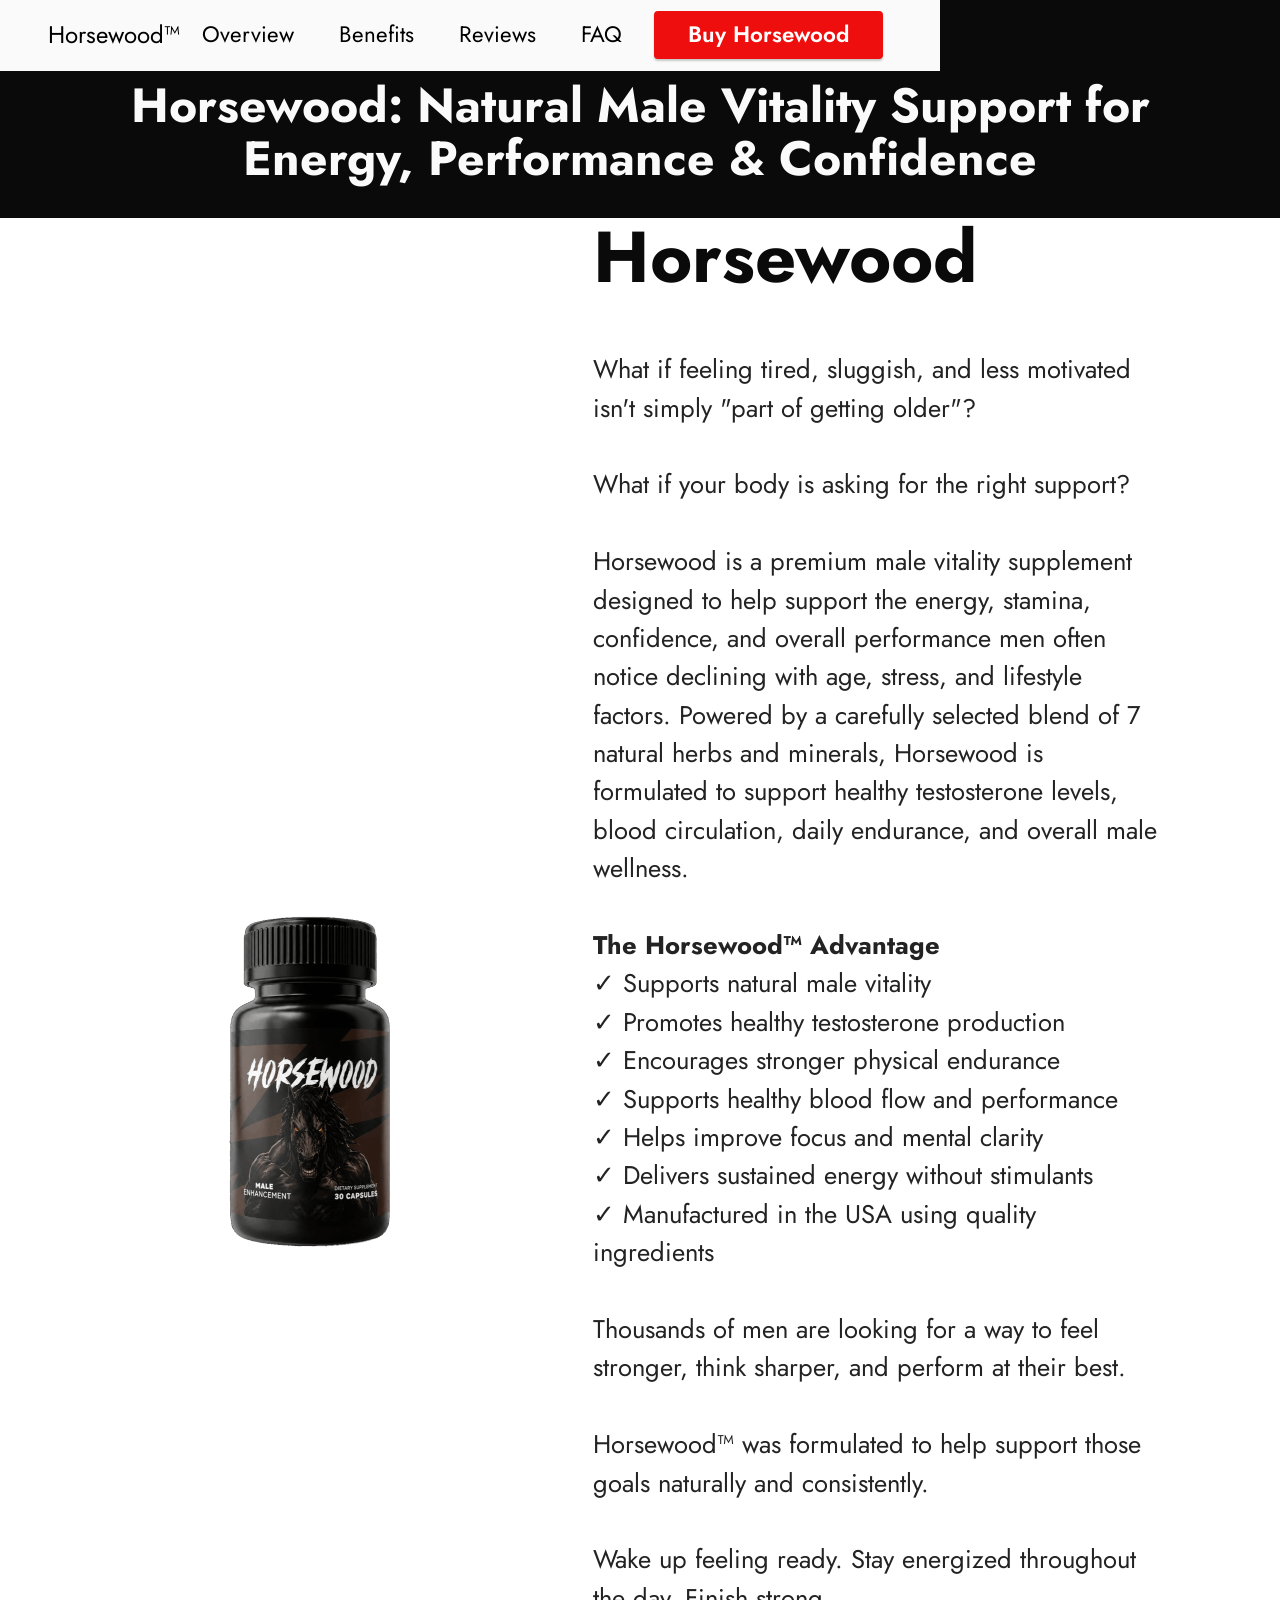
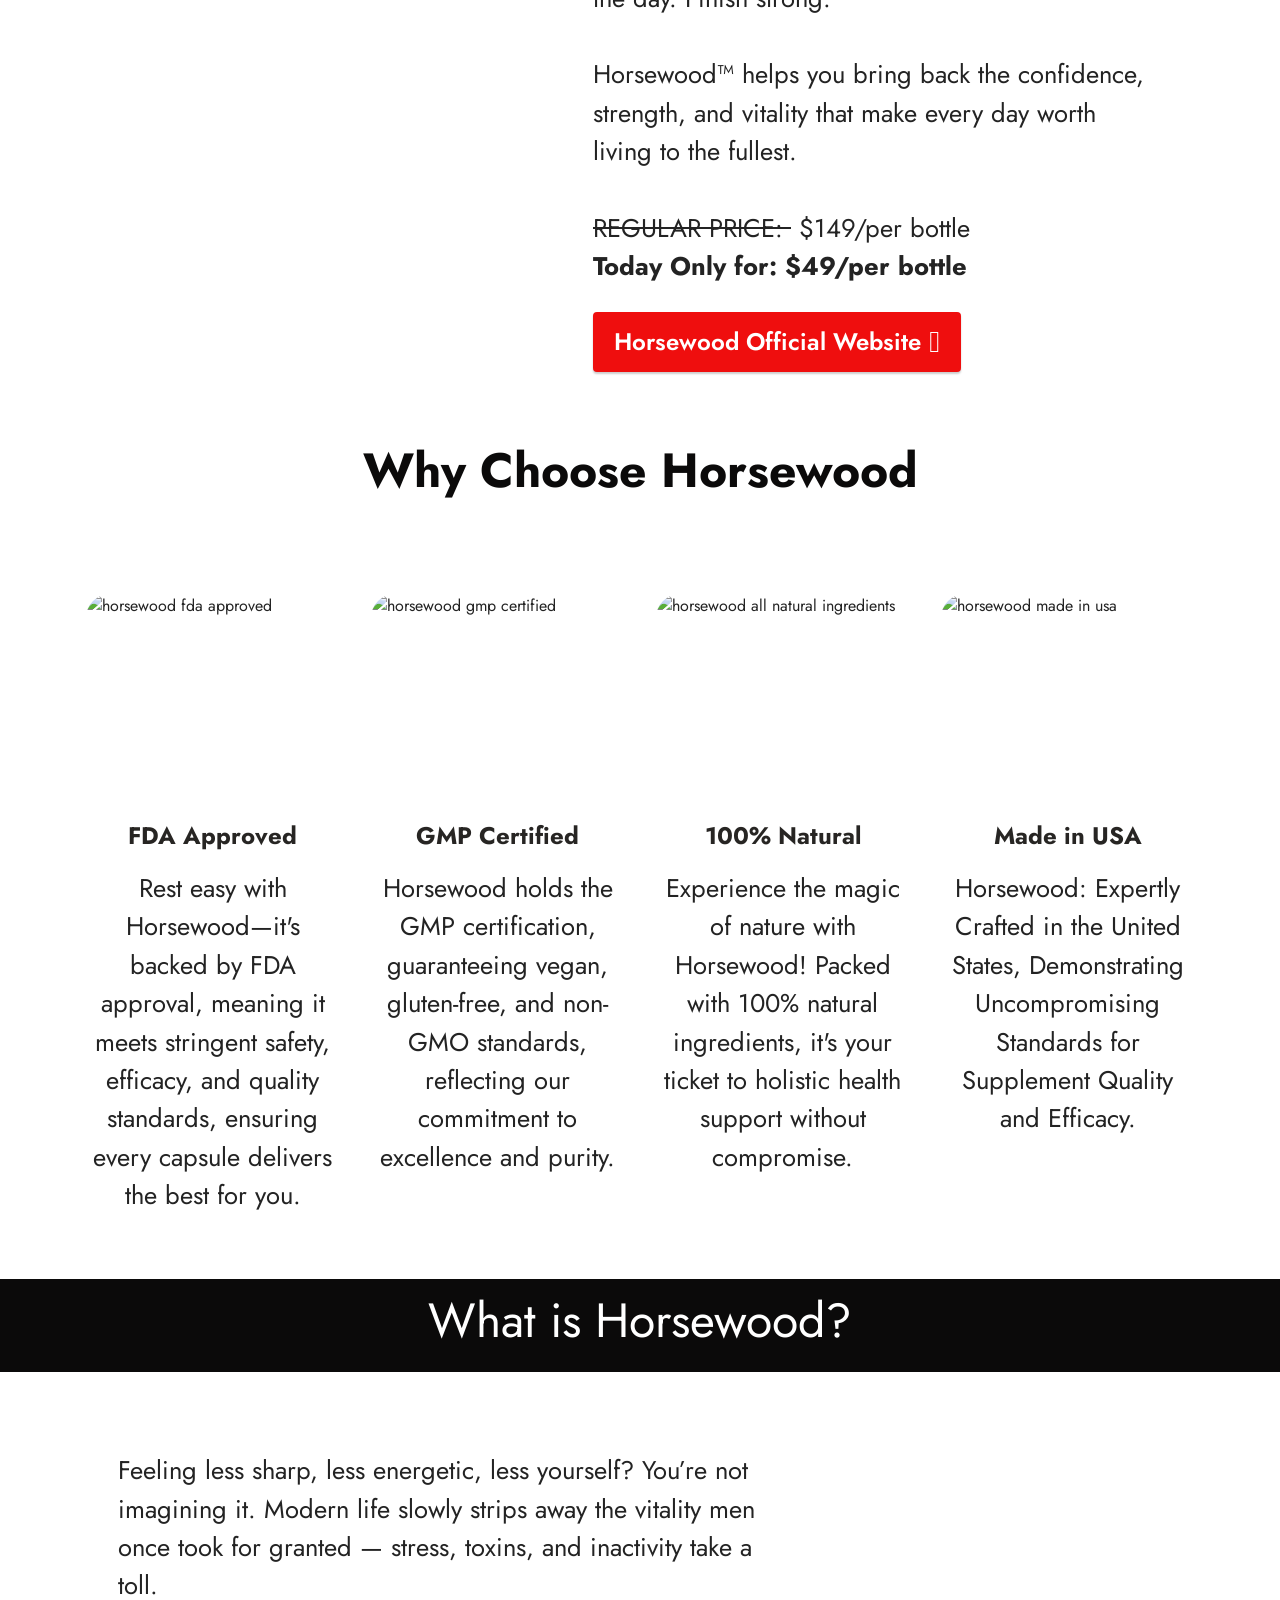
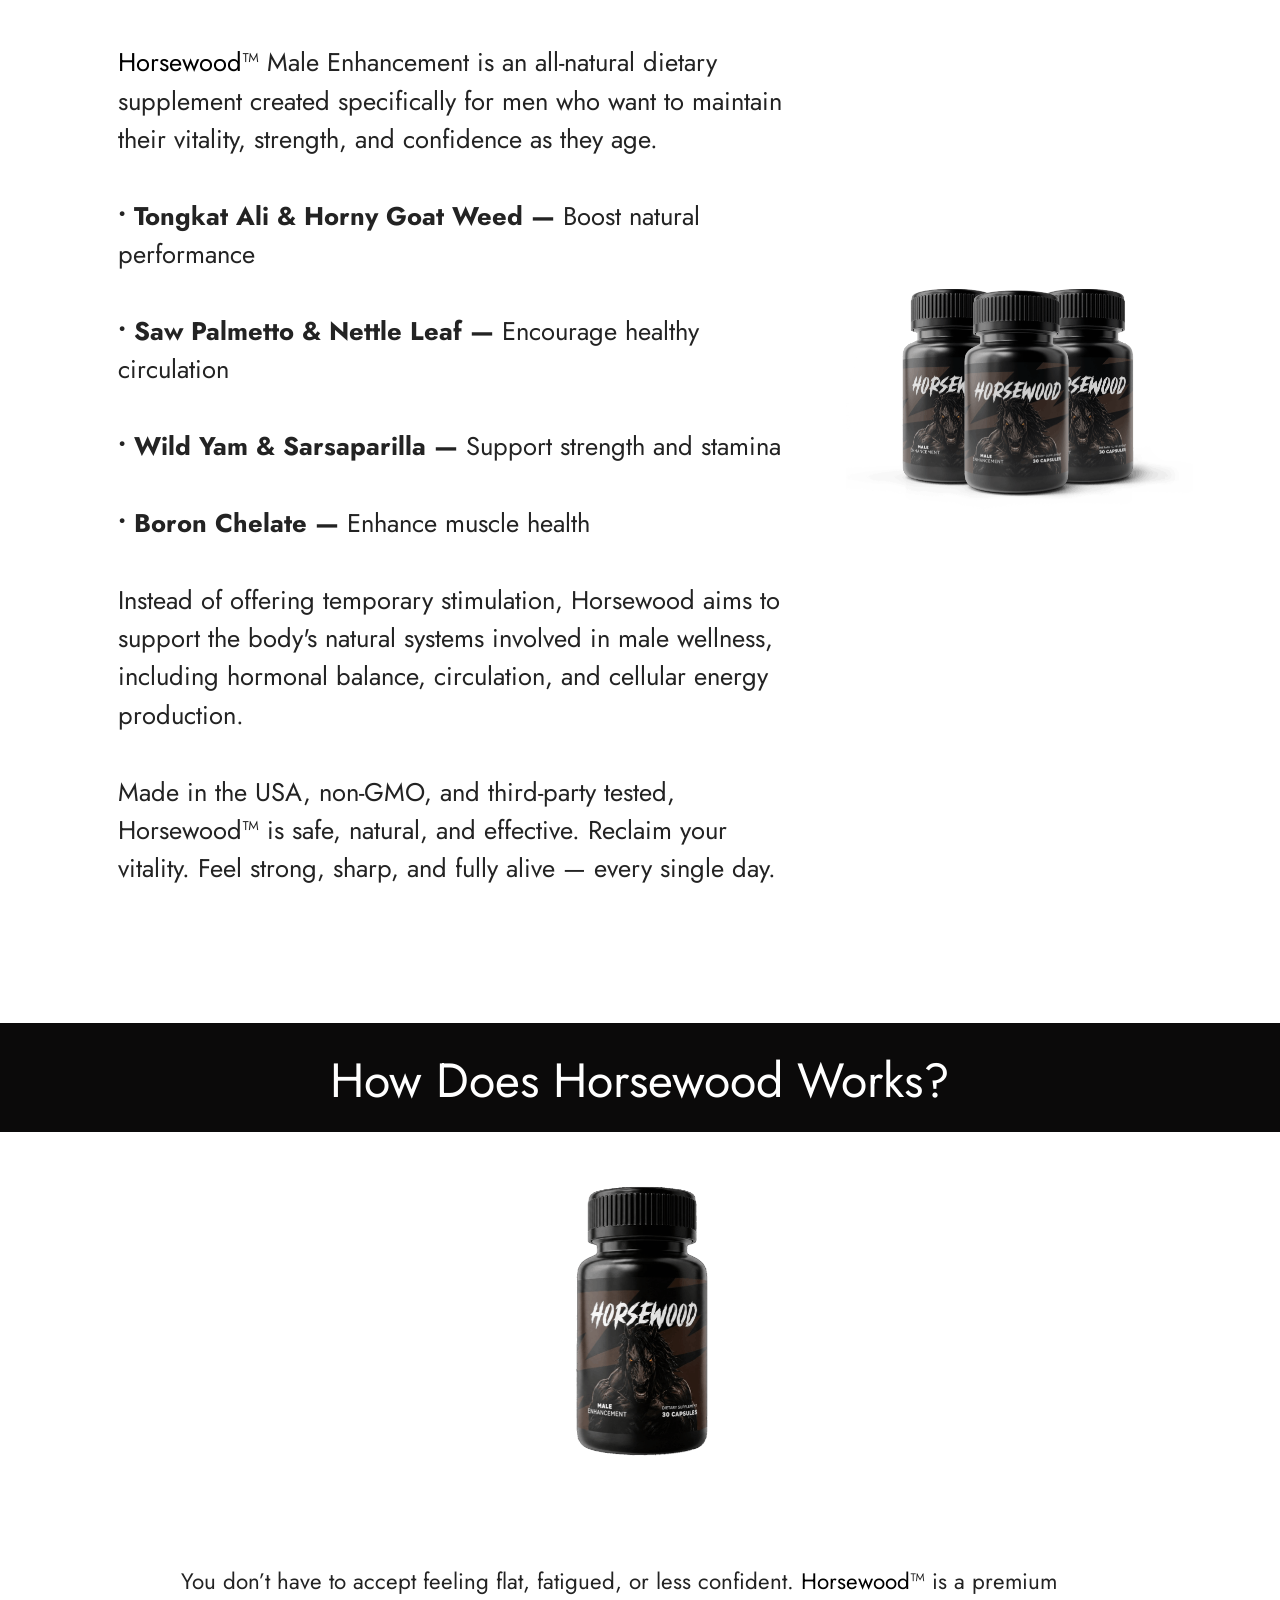
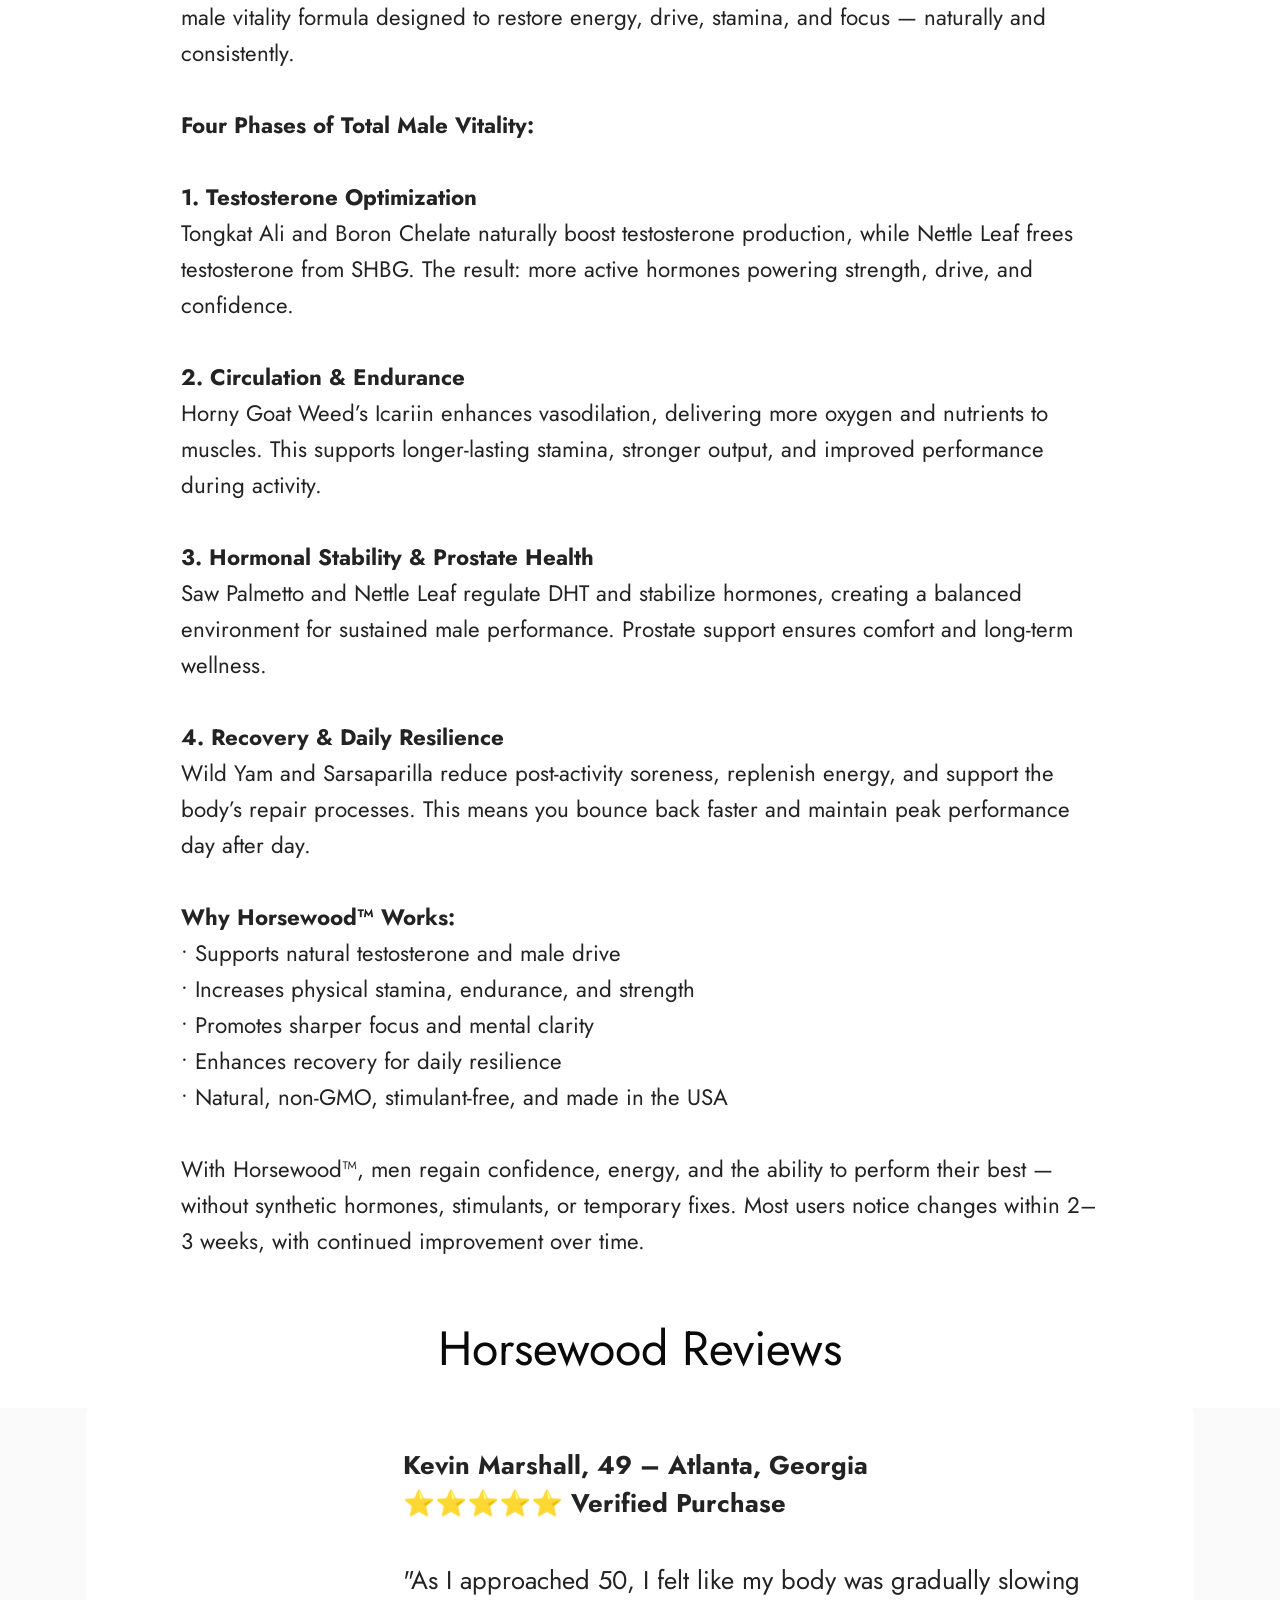
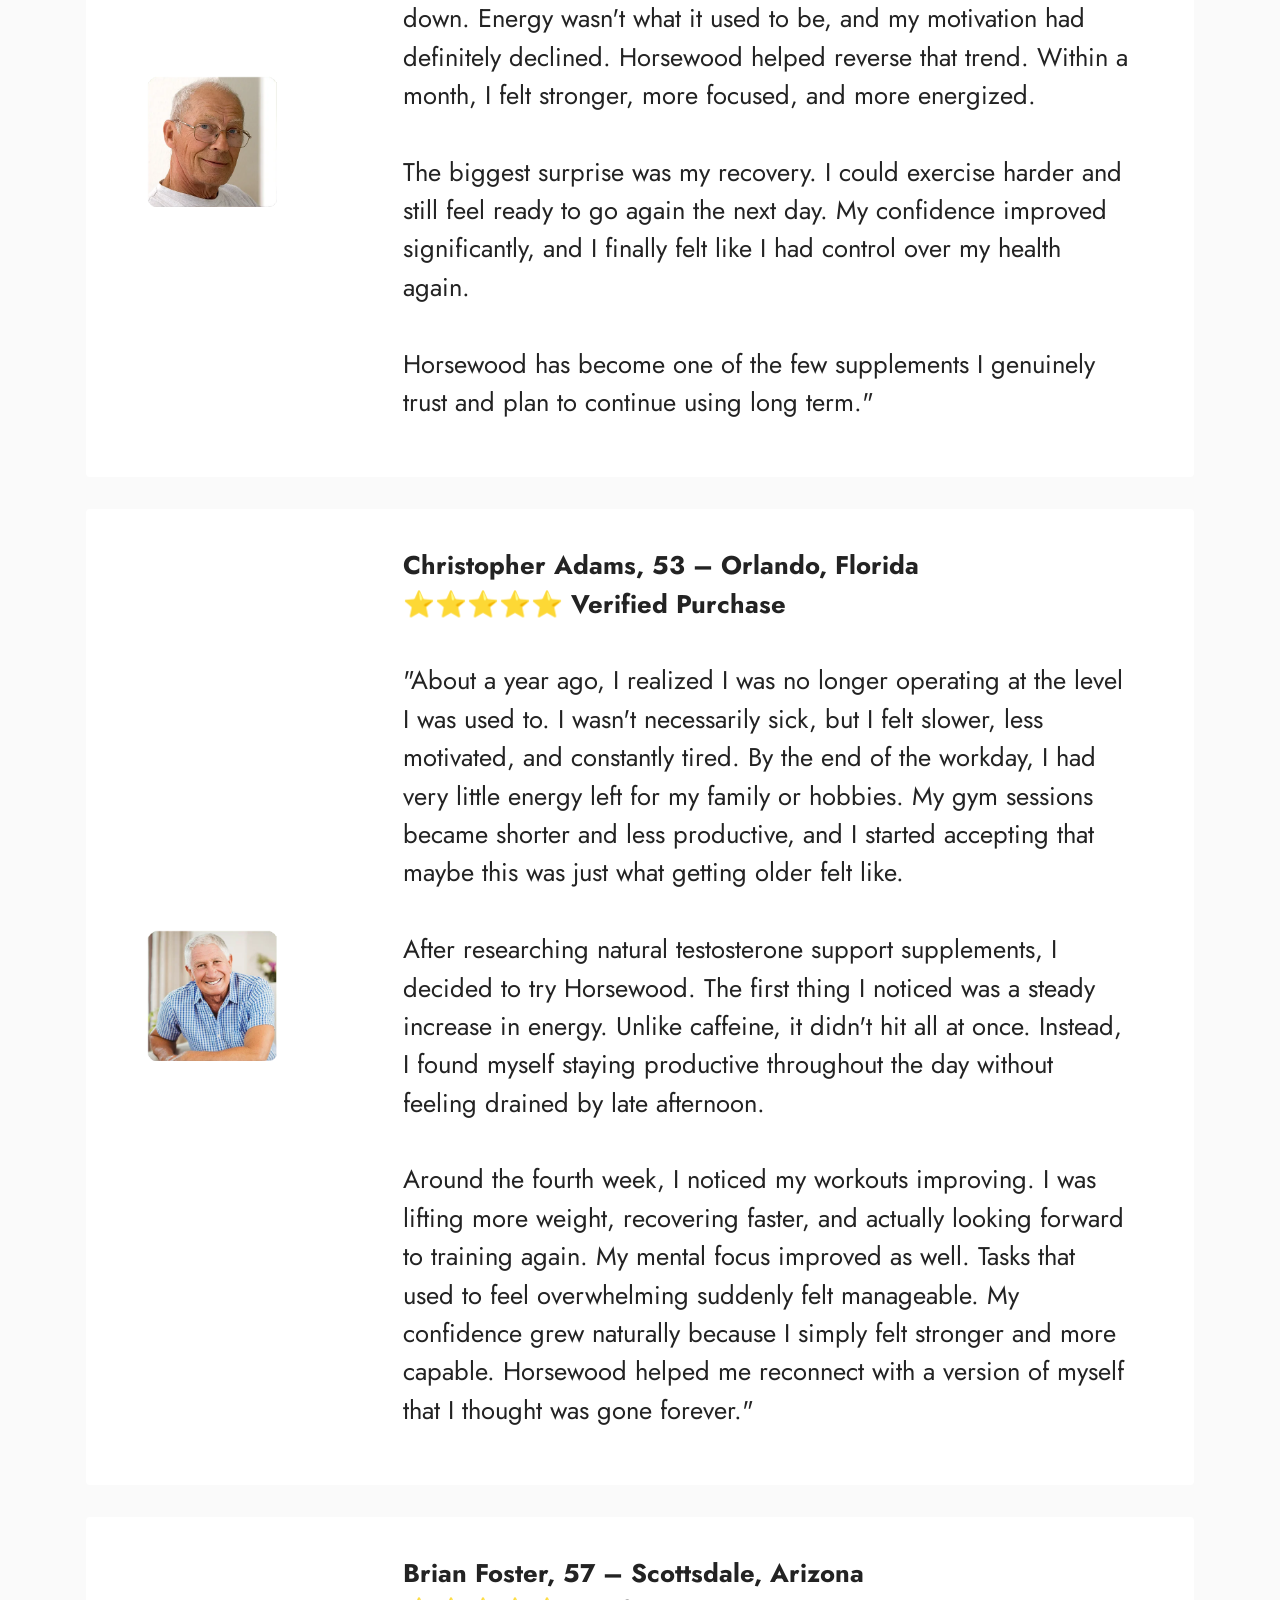
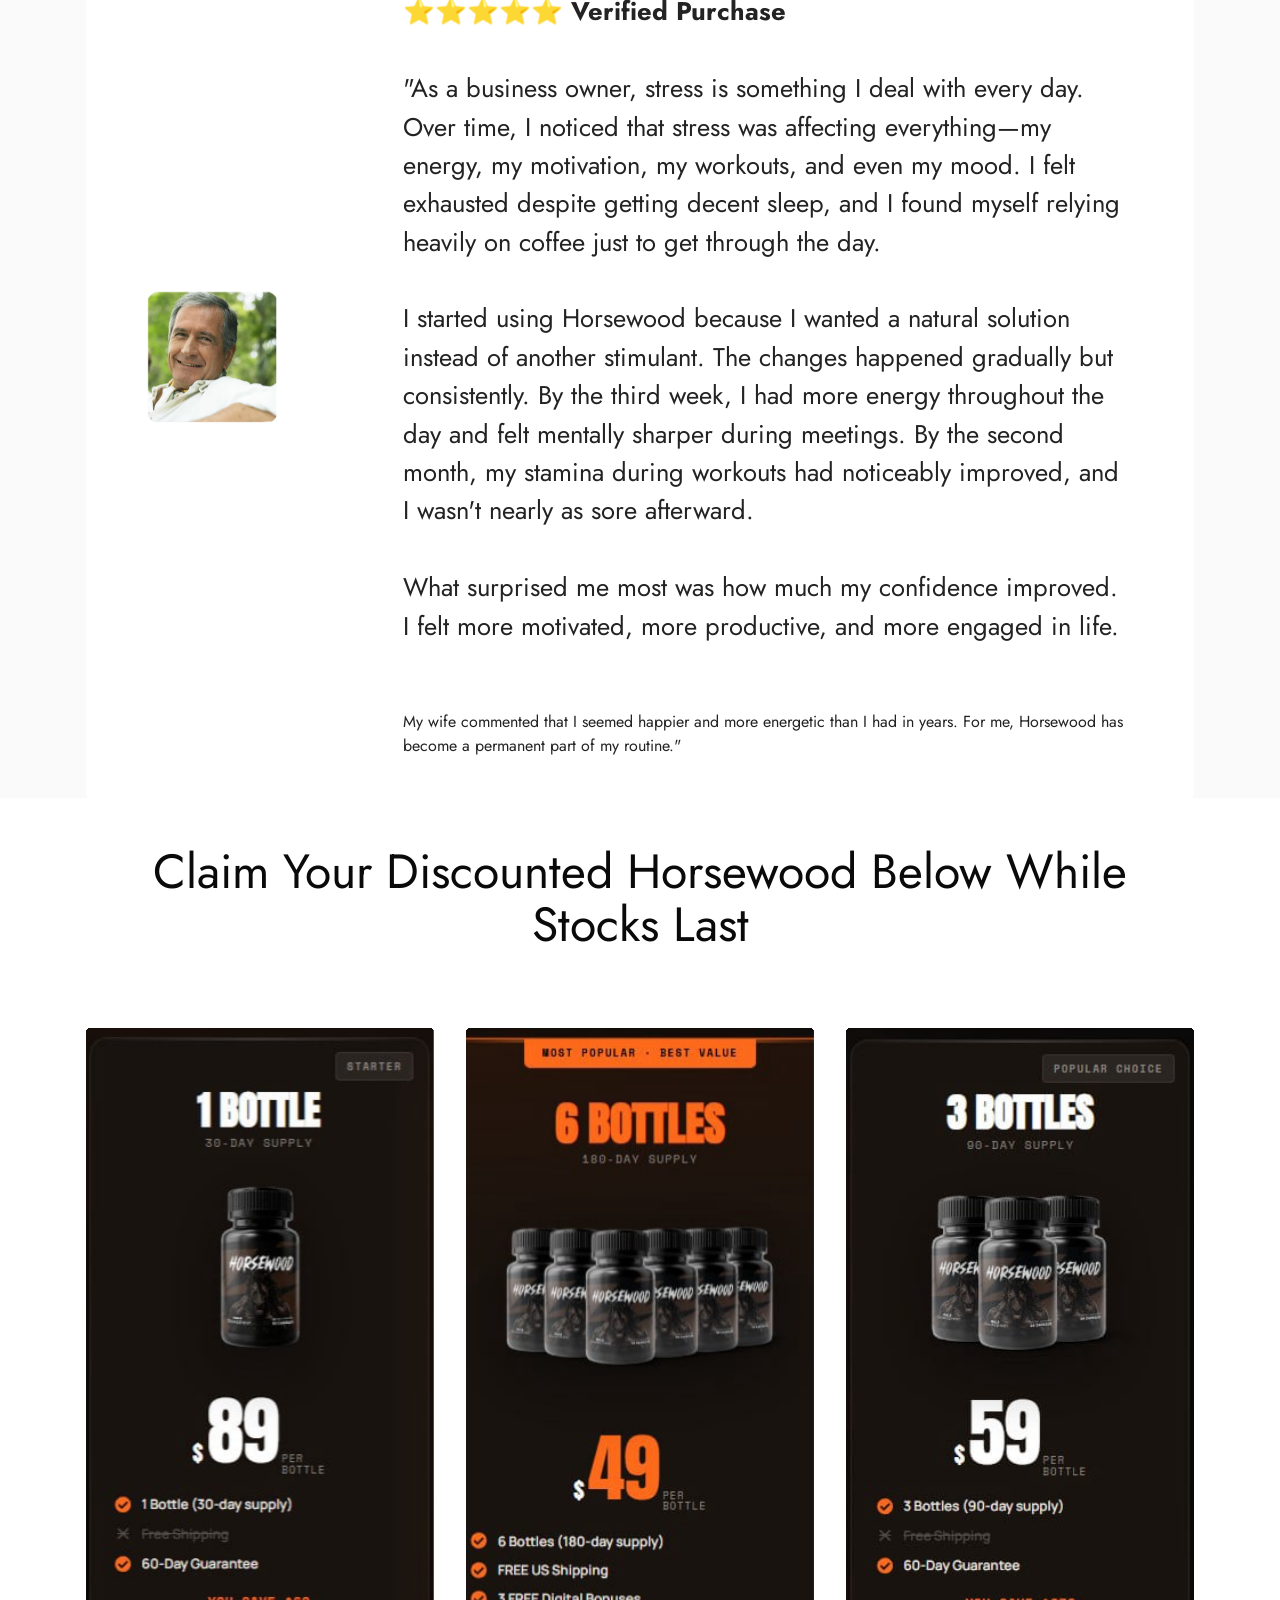
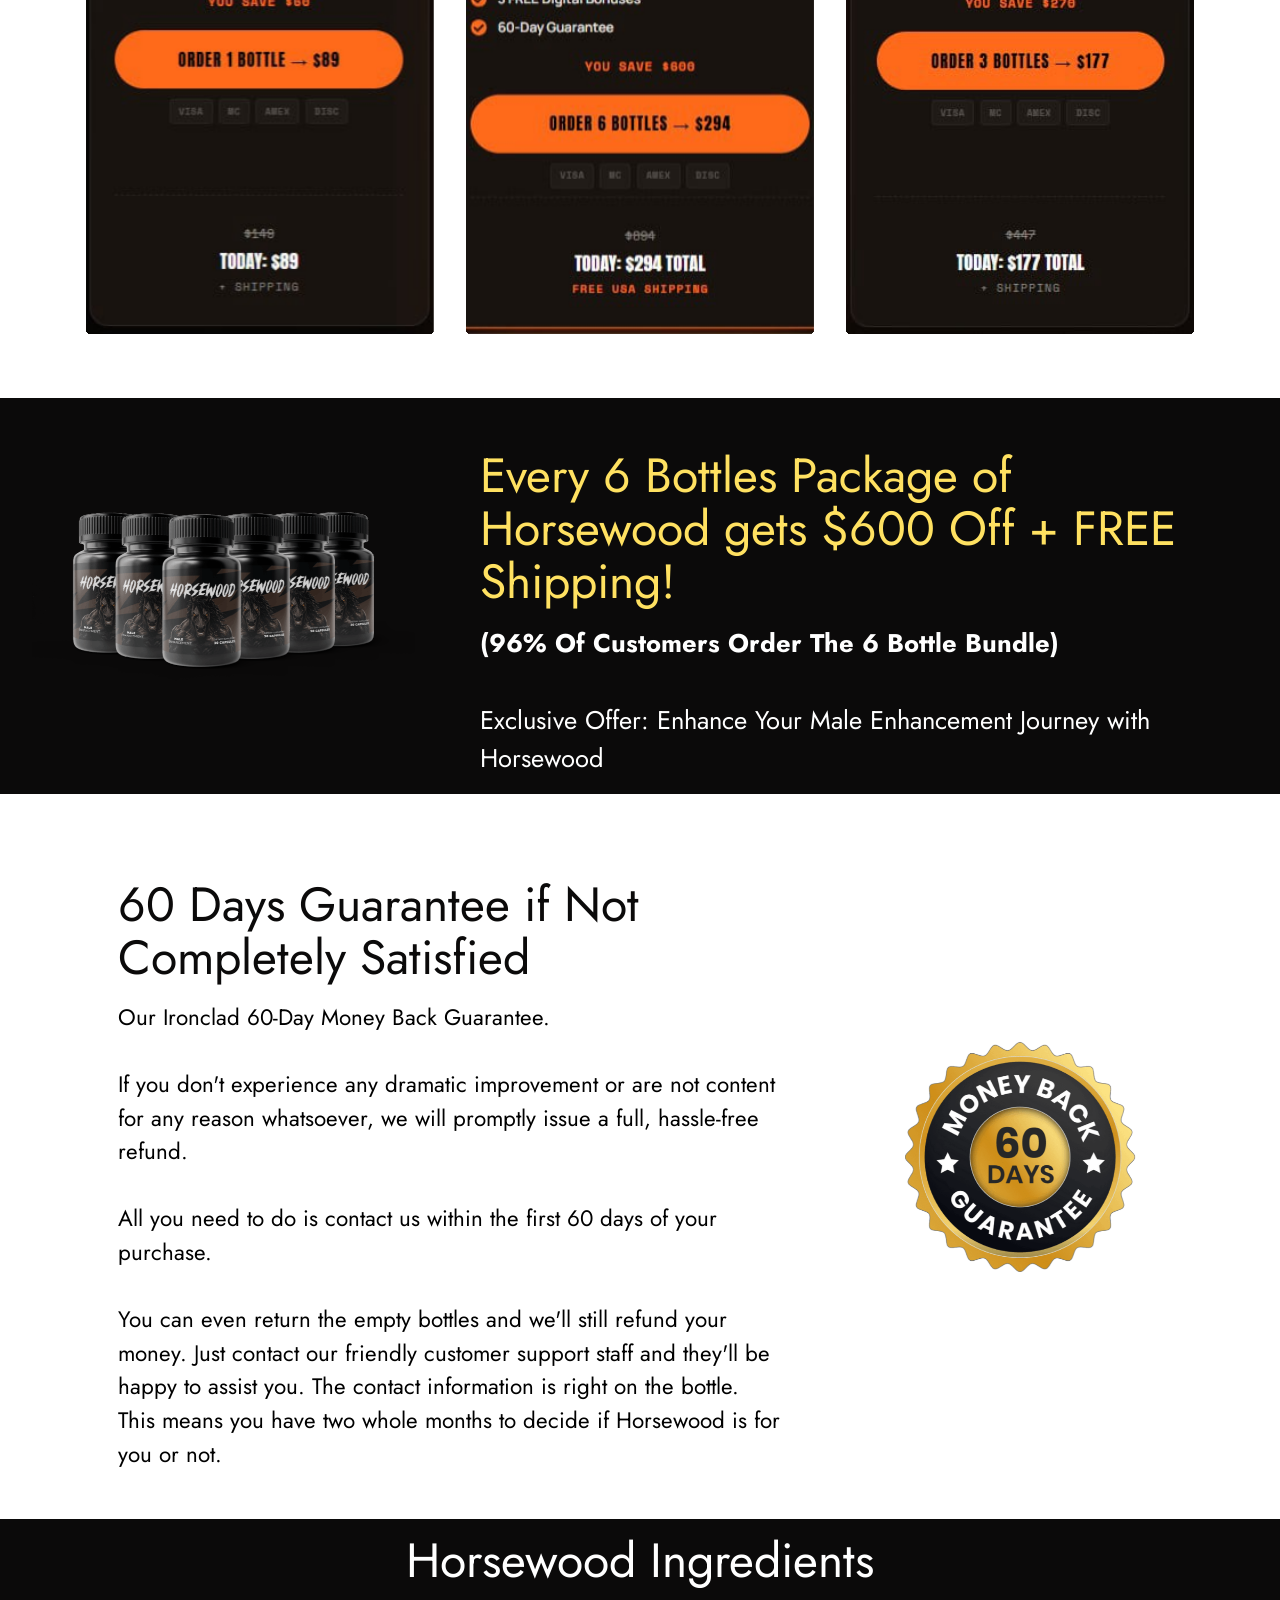
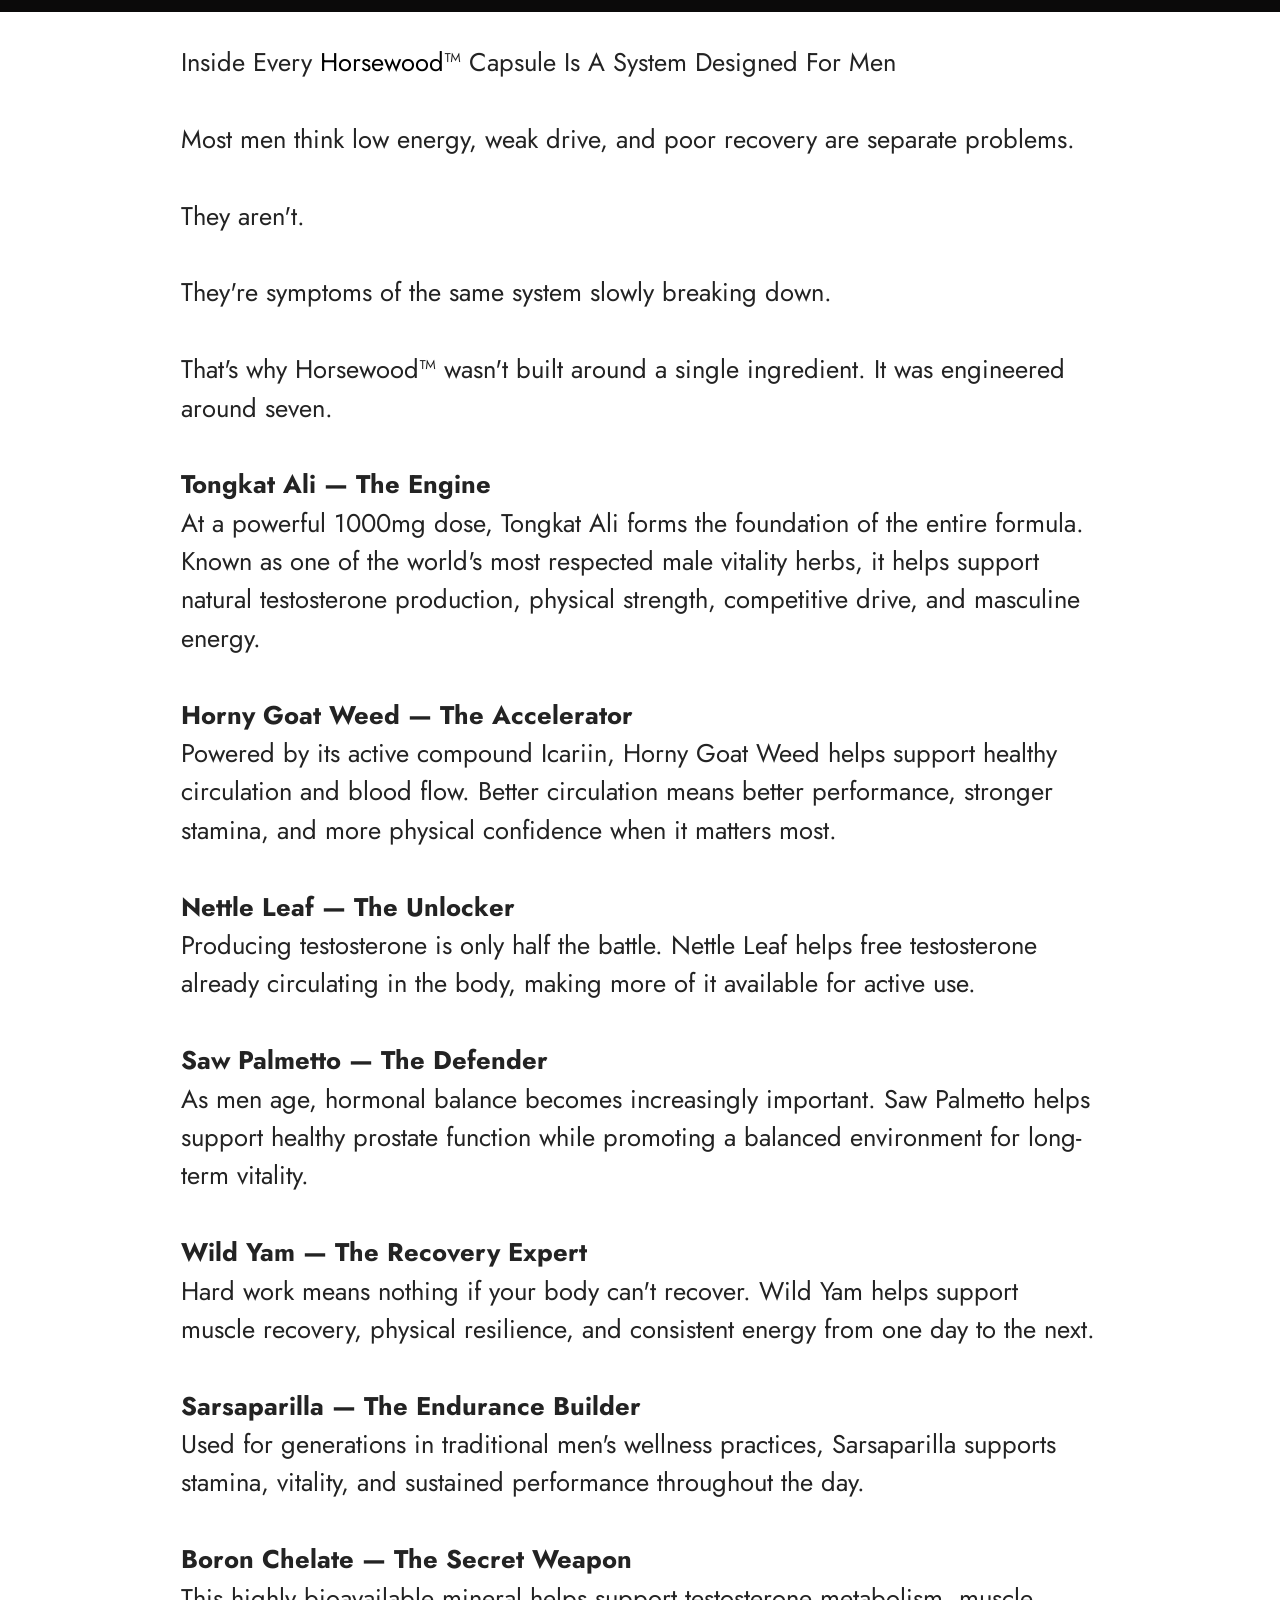
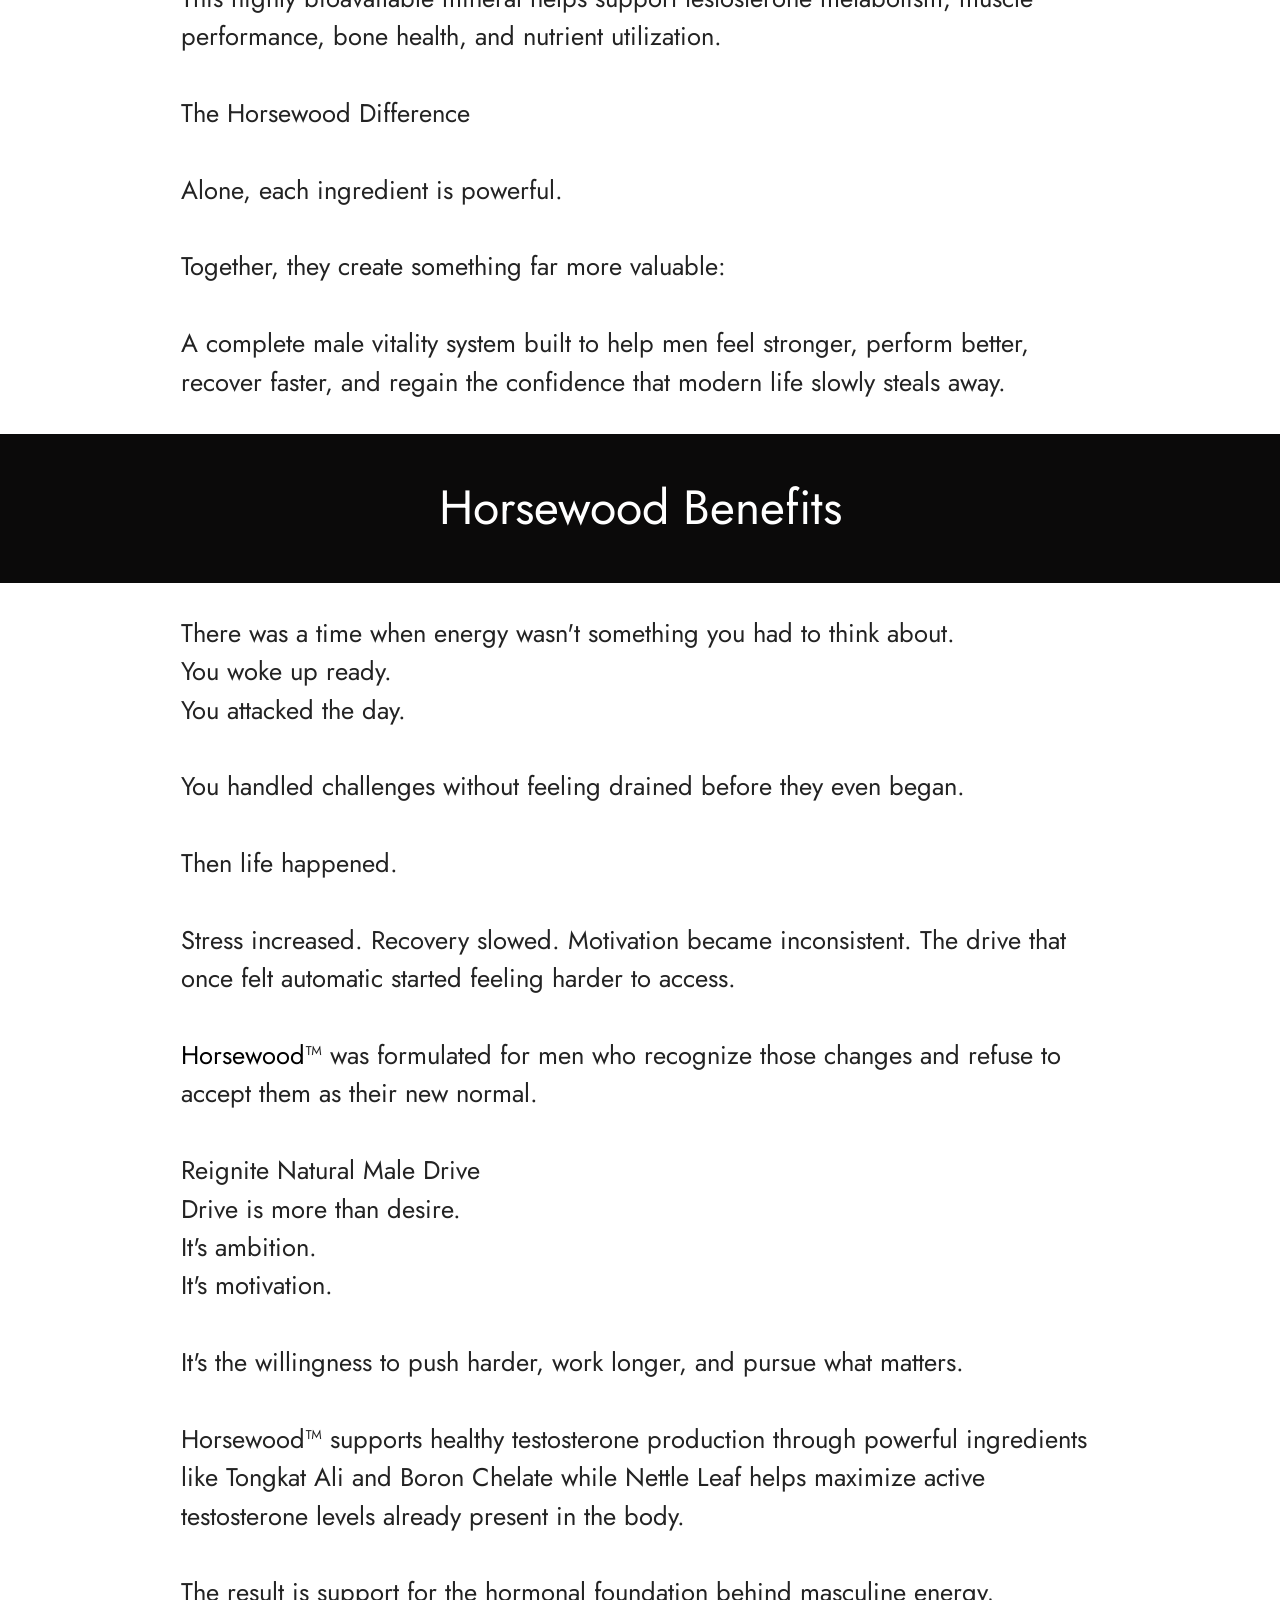
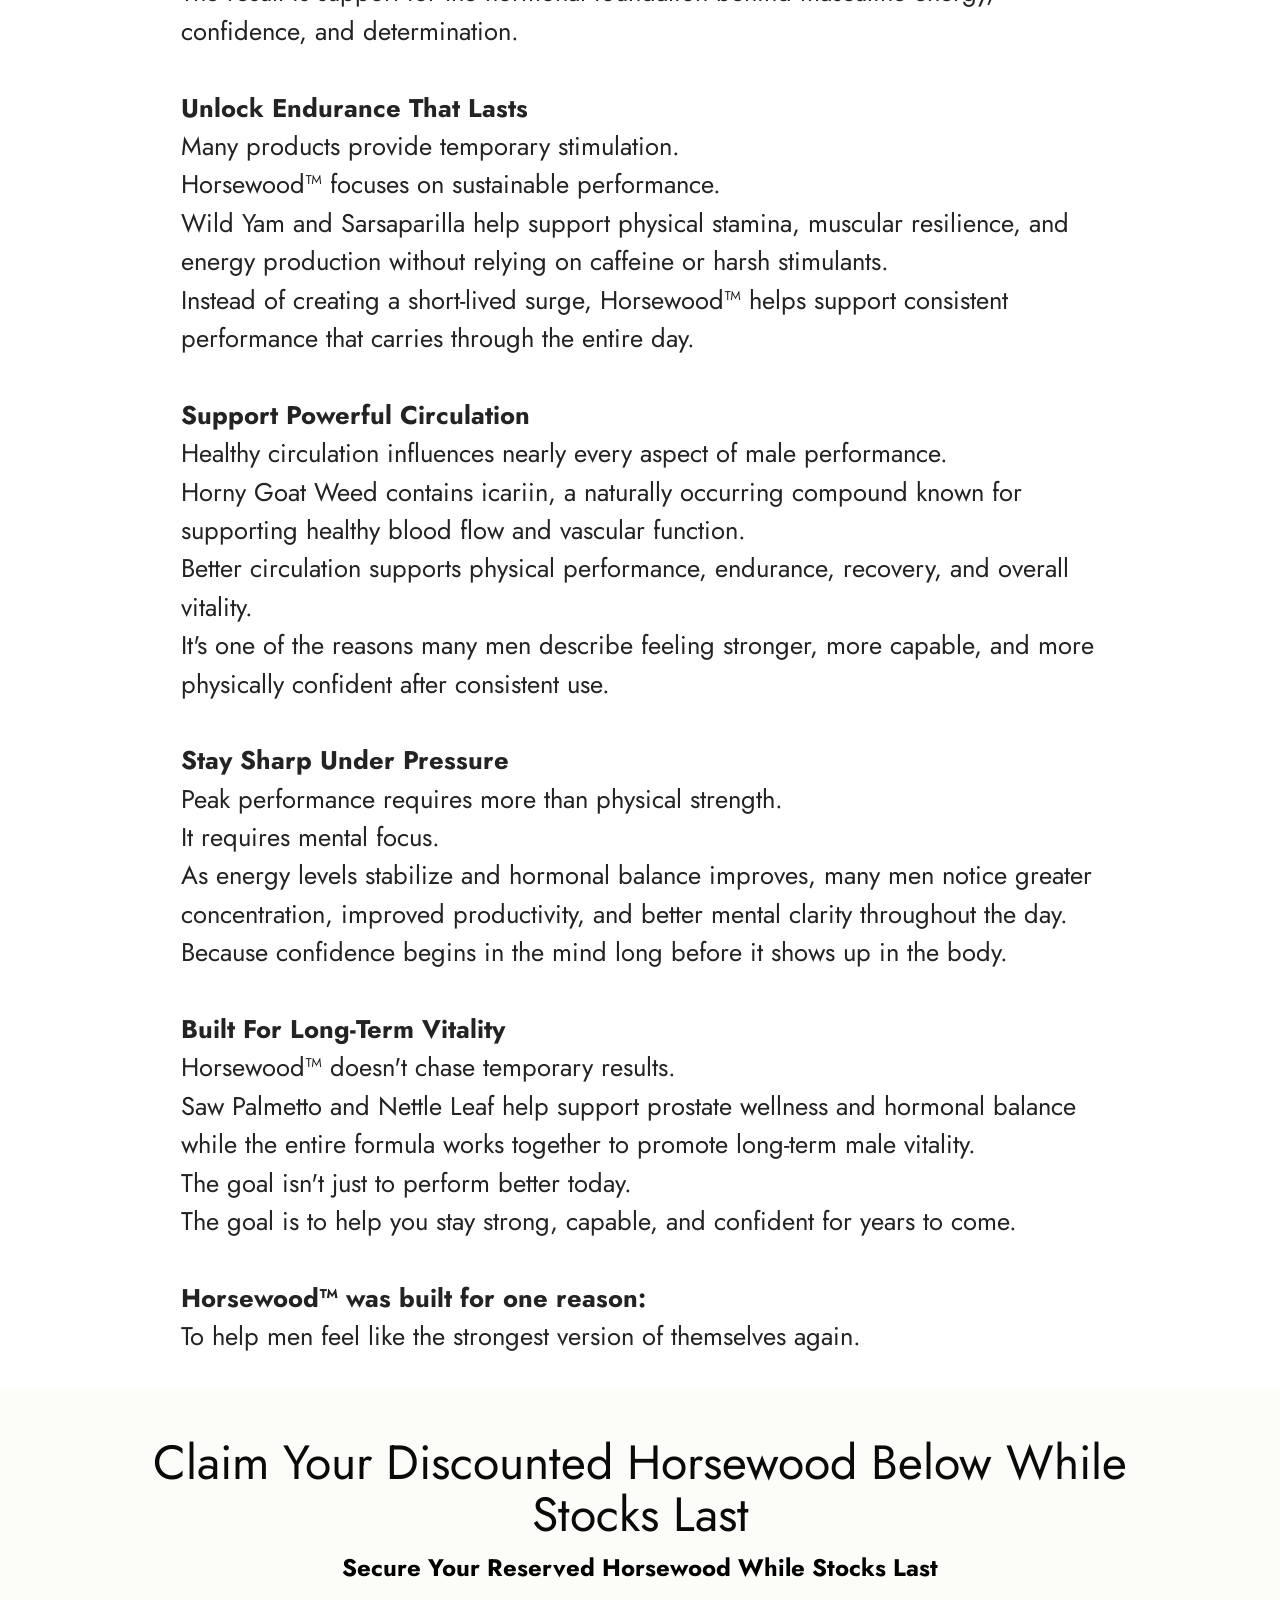
==== index.html @ 9b0bd2e7 "Add files via upload" ====
<!DOCTYPE html>
<html lang="en">

<head>
    <!-- Site made with Mobirise Website Builder v6.1.12, https://mobirise.com -->
    <meta charset="UTF-8">
    <meta http-equiv="X-UA-Compatible" content="IE=edge">
    <meta name="generator" content="Mobirise v6.1.12, mobirise.com">
    <meta name="twitter:card" content="summary_large_image" />
    <meta name="twitter:image:src" content="assets/images/index-meta.png">
    <meta property="og:image" content="assets/images/index-meta.png">
    <meta name="twitter:title" content="Horsewood™ | Official Website | Natural Testosterone & Male Vitality Support">
    <meta name="viewport" content="width=device-width, initial-scale=1, minimum-scale=1">
    <link rel="shortcut icon" href="assets/images/horsewood-favicon-32x32.png" type="image/x-icon">
    <meta name="description" content="Horsewood is an advanced men's wellness formula crafted to support energy, stamina, and vitality.">
    <meta name="author" content="Horsewood">
    <meta name="google-site-verification" content="y7jJ_xTKRtMQEF-qC3--XXsBWPWLdfbY9ICtwTLkYv8" />
    <meta name="msvalidate.01" content="4A05EDF009BD4B5C797F2D6A7D52D675" />


    <title>Horsewood™ | Official Website | Natural Testosterone & Male Vitality Support</title>
    <link rel="stylesheet" href="assets/web/assets/mobirise-icons2/mobirise2.css">
    <link rel="stylesheet" href="assets/web/assets/mobirise-icons/mobirise-icons.css">
    <link rel="stylesheet" href="assets/bootstrap/css/bootstrap.min.css">
    <link rel="stylesheet" href="assets/parallax/jarallax.css">
    <link rel="stylesheet" href="assets/animatecss/animate.css">
    <link rel="stylesheet" href="assets/dropdown/css/style.css">
    <link rel="stylesheet" href="assets/socicon/css/styles.css">
    <link rel="stylesheet" href="assets/theme/css/style.css">
    <link rel="preload" href="https://fonts.googleapis.com/css?family=Jost:100,200,300,400,500,600,700,800,900,100i,200i,300i,400i,500i,600i,700i,800i,900i&display=swap" as="style" onload="this.onload=null;this.rel='stylesheet'">
    <noscript><link rel="stylesheet" href="https://fonts.googleapis.com/css?family=Jost:100,200,300,400,500,600,700,800,900,100i,200i,300i,400i,500i,600i,700i,800i,900i&display=swap"></noscript>
    <link rel="preload" as="style" href="assets/mobirise/css/mbr-additional.css?v=ygUDbx">
    <link rel="stylesheet" href="assets/mobirise/css/mbr-additional.css?v=ygUDbx" type="text/css">



    <link rel="canonical" href="https://us-horsewoods.com/" />
    <meta name="referrer" content="no-referrer">

    <meta name="keywords" content="horsewood,horsewood formula, horsewood buy, horsewood pills, buy horsewood, horsewood.com, horsewood supplement, horsewood buy, horsewood official website, horsewood reviews, horsewood usa, horsewood order, horsewood price, horsewood discount" />

    <!-- Open Graph / Facebook -->
    <meta property="og:type" content="website" />
    <meta property="og:url" content="https://us-horsewoods.com/" />
    <meta property="og:title" content="Horsewood™ | Official Website | Natural Testosterone & Male Vitality Support" />
    <meta property="og:description" content="Horsewood™ is an advanced men's wellness formula designed to support healthy testosterone levels, energy, stamina, and overall vitality, helping men maintain peak performance and well-being." />
    <!-- Twitter Graph -->
    <meta property="twitter:description" content="Horsewood™ is an advanced men's wellness formula designed to support healthy testosterone levels, energy, stamina, and overall vitality, helping men maintain peak performance and well-being." />

</head>

<body>

    <section data-bs-version="5.1" class="menu menu1 cid-thwTczLe6e" once="menu" id="menu01-b1">

        <nav class="navbar navbar-dropdown navbar-fixed-top navbar-expand-lg">
            <div class="container-fluid">
                <div class="navbar-brand">

                    <span class="navbar-caption-wrap"><a class="navbar-caption text-secondary text-primary display-5" href="https://us-horsewoods.com">Horsewood™</a></span>
                </div>
                <button class="navbar-toggler" type="button" data-toggle="collapse" data-bs-toggle="collapse" data-target="#navbarSupportedContent" data-bs-target="#navbarSupportedContent" aria-controls="navbarNavAltMarkup" aria-expanded="false" aria-label="Toggle navigation">
                <div class="hamburger">
                    <span></span>
                    <span></span>
                    <span></span>
                    <span></span>
                </div>
            </button>
                <div class="collapse navbar-collapse" id="navbarSupportedContent">
                    <ul class="navbar-nav nav-dropdown" data-app-modern-menu="true">
                        <li class="nav-item"><a class="nav-link link text-secondary display-4" href="index.html#abdomaxx" data-bs-toggle="dropdown" data-bs-auto-close="outside" aria-expanded="false">Overview</a></li>
                        <li class="nav-item"><a class="nav-link link show text-secondary display-4" href="index.html#benefits" data-bs-auto-close="outside" aria-expanded="false">Benefits</a></li>
                        <li class="nav-item"><a class="nav-link link text-secondary display-4" href="index.html#reviewssss">Reviews</a></li>
                        <li class="nav-item"><a class="nav-link link text-secondary display-4" href="index.html#header8-as">FAQ</a>
                        </li>
                    </ul>

                    <div class="navbar-buttons mbr-section-btn"><a class="btn btn-sm btn-primary display-4" href="https://horsewood.us/funnelb3/v3/?aff_id=50482">Buy&nbsp;Horsewood</a></div>
                </div>
            </div>
        </nav>
    </section>

    <section data-bs-version="5.1" class="content4 cid-u6fzuACV9s" id="content4-dd">




        <div class="container">
            <div class="row justify-content-center">
                <div class="title col-md-12 col-lg-12">
                    <h1 class="mbr-section-title mbr-fonts-style align-center mb-4 display-2"><strong>Horsewood: Natural Male Vitality Support for Energy, Performance & Confidence</strong></h1>


                </div>
            </div>
        </div>
    </section>

    <section data-bs-version="5.1" class="header14 cid-tuZVbihoNP" id="header14-cy">





        <div class="container">
            <div class="row justify-content-center align-items-center">
                <div class="col-12 col-md-5 image-wrapper">
                    <img src="assets/images/horsewood-hero-886x841.webp" alt="horsewood hero">
                </div>
                <div class="col-12 col-md">
                    <div class="text-wrapper">
                        <h2 class="mbr-section-title mbr-fonts-style mb-3 display-1"><strong>Horsewood</strong></h2>
                        <p class="mbr-text mbr-fonts-style display-7"><br>What if feeling tired, sluggish, and less motivated isn't simply "part of getting older"?<br>
                            <br>What if your body is asking for the right support?<br>
                            <br>Horsewood is a premium male vitality supplement designed to help support the energy, stamina, confidence, and overall performance men often notice declining with age, stress, and lifestyle factors. Powered by a carefully
                            selected blend of 7 natural herbs and minerals, Horsewood is formulated to support healthy testosterone levels, blood circulation, daily endurance, and overall male wellness.<br>
                            <br><strong>The Horsewood™ Advantage
<br></strong>✓ Supports natural male vitality
                            <br>✓ Promotes healthy testosterone production
                            <br>✓ Encourages stronger physical endurance
                            <br>✓ Supports healthy blood flow and performance
                            <br>✓ Helps improve focus and mental clarity
                            <br>✓ Delivers sustained energy without stimulants
                            <br>✓ Manufactured in the USA using quality ingredients<br>
                            <br>Thousands of men are looking for a way to feel stronger, think sharper, and perform at their best.<br><br> Horsewood™ was formulated to help support those goals naturally and consistently.<br>
                            <br>Wake up feeling ready. Stay energized throughout the day. Finish strong.<br>
                            <br>Horsewood™ helps you bring back the confidence, strength, and vitality that make every day worth living to the fullest.
                            <br>
                            <br><s>REGULAR PRICE:&nbsp;</s> $149/per bottle<s><br></s><strong>Today Only for: $49/per bottle</strong><br></p>
                        <div class="mbr-section-btn mt-3"><a class="btn btn-primary display-5" href="https://horsewood.us/funnelb3/v3/?aff_id=50482"><span class="mobi-mbri mobi-mbri-cart-add mbr-iconfont mbr-iconfont-btn"></span>Horsewood&nbsp;Official Website</a></div>
                    </div>
                </div>
            </div>
        </div>
    </section>

    <section data-bs-version="5.1" class="features7 cid-u6fDgxLTpd" id="features07-de">


        <div class="container">
            <div class="mbr-section-head mb-5 pb-5">
                <h2 class="mbr-section-title mbr-fonts-style align-center mb-0 display-2"><strong>Why Choose Horsewood</strong></h2>

            </div>
            <div class="row mt-4 justify-content-center">
                <div class="item features-image col-12 col-md-6 col-lg-3">
                    <div class="item-wrapper">
                        <div class="item-img">
                            <img src="assets/images/fda-approved-2.webp" alt="horsewood fda approved" data-slide-to="0" data-bs-slide-to="0">
                        </div>
                        <div class="item-content align-left">
                            <h5 class="item-title mbr-fonts-style display-5"><strong>FDA Approved</strong></h5>

                            <p class="mbr-text mbr-fonts-style mt-3 display-7">Rest easy with Horsewood—it's backed by FDA approval, meaning it meets stringent safety, efficacy, and quality standards, ensuring every capsule delivers the best for you.<br></p>
                        </div>

                    </div>
                </div>
                <div class="item features-image col-12 col-md-6 col-lg-3">
                    <div class="item-wrapper">
                        <div class="item-img">
                            <img src="assets/images/gmp-certified-2.webp" alt="horsewood gmp certified" data-slide-to="1" data-bs-slide-to="1">
                        </div>
                        <div class="item-content align-left">
                            <h5 class="item-title mbr-fonts-style display-5"><strong>GMP Certified</strong></h5>

                            <p class="mbr-text mbr-fonts-style mt-3 display-7">Horsewood&nbsp;holds the GMP certification, guaranteeing vegan, gluten-free, and non-GMO standards, reflecting our commitment to excellence and purity.<br></p>
                        </div>

                    </div>
                </div>
                <div class="item features-image col-12 col-md-6 col-lg-3">
                    <div class="item-wrapper">
                        <div class="item-img">
                            <img src="assets/images/all-natural-ingredients.webp" alt="horsewood all natural ingredients" data-slide-to="2" data-bs-slide-to="2">
                        </div>
                        <div class="item-content align-left">
                            <h5 class="item-title mbr-fonts-style display-5"><strong>100% Natural</strong></h5>

                            <p class="mbr-text mbr-fonts-style mt-3 display-7">Experience the magic of nature with Horsewood! Packed with 100% natural ingredients, it's your ticket to holistic health support without compromise.<br></p>
                        </div>

                    </div>
                </div>
                <div class="item features-image col-12 col-md-6 col-lg-3">
                    <div class="item-wrapper">
                        <div class="item-img">
                            <img src="assets/images/made-in-usa-2.webp" alt="horsewood made in usa" data-slide-to="3" data-bs-slide-to="3">
                        </div>
                        <div class="item-content align-left">
                            <h5 class="item-title mbr-fonts-style display-5"><strong>Made in USA</strong></h5>

                            <p class="mbr-text mbr-fonts-style mt-3 display-7">Horsewood: Expertly Crafted in the United States, Demonstrating Uncompromising Standards for Supplement Quality and Efficacy.<br></p>
                        </div>

                    </div>
                </div>
            </div>
        </div>
    </section>

    <section data-bs-version="5.1" class="header8 cid-thwId90tZf" id="duotrim">





        <div class="container">
            <div class="row justify-content-center">
                <div class="col-12">
                    <h2 class="mbr-section-title mbr-white mbr-fonts-style display-2">What is Horsewood?</h2>

                </div>
            </div>
        </div>
    </section>

    <section data-bs-version="5.1" class="image2 cid-tuoHzEORjT mbr-fullscreen" id="image2-c4">





        <div class="container">
            <div class="row align-items-center">
                <div class="col-12 col-lg-4">
                    <div class="image-wrapper">
                        <img src="assets/images/horsewood-supplement-694x542.webp" alt="horsewood supplement">

                    </div>
                </div>
                <div class="col-12 col-lg">
                    <div class="text-wrapper">

                        <p class="mbr-text mbr-fonts-style display-7">Feeling less sharp, less energetic, less yourself? You’re not imagining it. Modern life slowly strips away the vitality men once took for granted — stress, toxins, and inactivity take a toll.<br>
                            <br><a href="https://us-horsewoods.com" class="text-secondary">Horsewood</a>™ Male Enhancement is an all-natural dietary supplement created specifically for men who want to maintain their vitality, strength, and confidence as
                            they age.<br>
                            <strong><br>•	Tongkat Ali &amp; Horny Goat Weed —</strong> Boost natural performance<br>
                            <strong><br>•	Saw Palmetto &amp; Nettle Leaf —</strong> Encourage healthy circulation<br>
                            <br><strong>•	Wild Yam &amp; Sarsaparilla —</strong> Support strength and stamina<br>
                            <br><strong>•	Boron Chelate —</strong> Enhance muscle health<br>
                            <br>Instead of offering temporary stimulation, Horsewood aims to support the body's natural systems involved in male wellness, including hormonal balance, circulation, and cellular energy production.<br>
                            <br>Made in the USA, non-GMO, and third-party tested, Horsewood™ is safe, natural, and effective. Reclaim your vitality. Feel strong, sharp, and fully alive — every single day.
                            <br>
                            <br></p>
                    </div>
                </div>
            </div>
        </div>
    </section>

    <section data-bs-version="5.1" class="header8 cid-ti0hhgCOdU" id="working">





        <div class="container">
            <div class="row justify-content-center">
                <div class="col-12">
                    <h2 class="mbr-section-title mbr-white mbr-fonts-style display-2">How Does Horsewood Works?</h2>

                </div>
            </div>
        </div>
    </section>

    <section data-bs-version="5.1" class="header10 cid-uY4DRJF9Se" id="header10-eh">





        <div class="align-center container-fluid">
            <div class="row justify-content-center">
                <div class="col-md-12 col-lg-9">


                    <div class="image-wrap mt-4">
                        <img src="assets/images/horsewood-hero-714x678.webp" alt="horsewood official website" title="Ikaria Lean Belly Juice"><br>






                    </div>
                </div>
            </div>
        </div>
    </section>

    <section data-bs-version="5.1" class="content8 cid-tuoIeK43xe" id="content8-c5">

        <div class="container">
            <div class="row justify-content-center">
                <div class="counter-container col-md-12 col-lg-10">
                    <h4 class="mbr-section-title mbr-fonts-style mb-4 display-5">
                        <div><span style="font-size: 22.4px;">You don’t have to accept feeling flat, fatigued, or less confident. <a href="https://us-horsewoods.com" class="text-secondary">Horsewood</a>™ is a premium male vitality formula designed to restore energy, drive, stamina, and focus — naturally and consistently.</span></div><br>
                        <div><span style="font-size: 22.4px;">
</span></div>
                        <div><span style="font-size: 22.4px;"><strong>Four Phases of Total Male Vitality:</strong></span></div><br>
                        <div><span style="font-size: 22.4px;">
</span></div>
                        <div><span style="font-size: 22.4px;"><strong>1. Testosterone Optimization
</strong></span></div>
                        <div><span style="font-size: 22.4px;">Tongkat Ali and Boron Chelate naturally boost testosterone production, while Nettle Leaf frees testosterone from SHBG. The result: more active hormones powering strength, drive, and confidence.</span></div><br>
                        <div><span style="font-size: 22.4px;">
</span></div>
                        <div><span style="font-size: 22.4px;"><strong>2. Circulation &amp; Endurance
</strong></span></div>
                        <div><span style="font-size: 22.4px;">Horny Goat Weed’s Icariin enhances vasodilation, delivering more oxygen and nutrients to muscles. This supports longer-lasting stamina, stronger output, and improved performance during activity.</span></div><br>
                        <div><span style="font-size: 22.4px;">
</span></div>
                        <div><span style="font-size: 22.4px;"><strong>3. Hormonal Stability &amp; Prostate Health
</strong></span></div>
                        <div><span style="font-size: 22.4px;">Saw Palmetto and Nettle Leaf regulate DHT and stabilize hormones, creating a balanced environment for sustained male performance. Prostate support ensures comfort and long-term wellness.</span></div><br>
                        <div><span style="font-size: 22.4px;">
</span></div>
                        <div><span style="font-size: 22.4px;"><strong>4. Recovery &amp; Daily Resilience
</strong></span></div>
                        <div><span style="font-size: 22.4px;">Wild Yam and Sarsaparilla reduce post-activity soreness, replenish energy, and support the body’s repair processes. This means you bounce back faster and maintain peak performance day after day.</span></div><br>
                        <div><span style="font-size: 22.4px;">
</span></div>
                        <div><span style="font-size: 22.4px;"><strong>Why Horsewood™ Works:
</strong></span></div>
                        <div><span style="font-size: 22.4px;">•	Supports natural testosterone and male drive 
</span></div>
                        <div><span style="font-size: 22.4px;">•	Increases physical stamina, endurance, and strength 
</span></div>
                        <div><span style="font-size: 22.4px;">•	Promotes sharper focus and mental clarity 
</span></div>
                        <div><span style="font-size: 22.4px;">•	Enhances recovery for daily resilience 
</span></div>
                        <div><span style="font-size: 22.4px;">•	Natural, non-GMO, stimulant-free, and made in the USA</span></div><br>
                        <div><span style="font-size: 22.4px;"> 
</span></div>
                        <div><span style="font-size: 22.4px;">With Horsewood™, men regain confidence, energy, and the ability to perform their best — without synthetic hormones, stimulants, or temporary fixes. Most users notice changes within 2–3 weeks, with continued improvement over time.</span></div>
                        <div><span style="font-size: 22.4px;">
</span></div>
                        <div><span style="font-size: 22.4px;">
</span></div>
                        <div><span style="font-size: 22.4px;">
</span></div>
                        <div><span style="font-size: 22.4px;">
</span></div>
                        <div><span style="font-size: 22.4px;">
</span></div>
                        <div><span style="font-size: 22.4px;">
</span></div>
                        <div><span style="font-size: 22.4px;">
</span></div>
                        <div><span style="font-size: 22.4px;">
</span></div>
                        <div>
                            <div><span style="font-size: 22.4px;">
</span></div>
                            <div>
                                <div>
                                </div>
                                <div>
                                </div>
                                <div><span style="font-size: 22.4px;">
</span></div>
                                <div><span style="font-size: 22.4px;">
</span></div>
                                <div><span style="font-size: 22.4px;">
</span></div>
                                <div><span style="font-size: 22.4px;">
</span></div>
                            </div>
                        </div>
                    </h4>
                    <div class="mbr-text mbr-fonts-style display-7"></div>
                </div>
            </div>
        </div>
    </section>

    <section data-bs-version="5.1" class="content4 cid-u6fDM7J6eP" id="content4-df">




        <div class="container">
            <div class="row justify-content-center">
                <div class="title col-md-12 col-lg-12">
                    <h2 class="mbr-section-title mbr-fonts-style align-center mb-4 display-2">Horsewood Reviews</h2>


                </div>
            </div>
        </div>
    </section>

    <section data-bs-version="5.1" class="team2 cid-uw4nDTAv7B" xmlns="http://www.w3.org/1999/html" id="team2-e5">




        <div class="container">
            <div class="card">
                <div class="card-wrapper">
                    <div class="row align-items-center">
                        <div class="col-12 col-md-3">
                            <div class="image-wrapper">
                                <img src="assets/images/horsewood-review-1.webp" alt="horsewood review 1">
                            </div>
                        </div>
                        <div class="col-12 col-md">
                            <div class="card-box">


                                <p class="mbr-text mbr-fonts-style display-7"><br><strong>Kevin Marshall, 49 – Atlanta, Georgia
<br>⭐⭐⭐⭐⭐ Verified Purchase</strong><br><strong>
</strong><br>"As I approached 50, I felt like my body was gradually slowing down. Energy wasn't what it used to be, and my motivation had definitely declined. Horsewood helped reverse that trend. Within a month, I felt stronger, more focused, and more
                                    energized.<br>
                                    <br>The biggest surprise was my recovery. I could exercise harder and still feel ready to go again the next day. My confidence improved significantly, and I finally felt like I had control over my health again.<br>
                                    <br>Horsewood has become one of the few supplements I genuinely trust and plan to continue using long term."
                                    <br><br></p>

                            </div>
                        </div>
                    </div>
                </div>
            </div>
            <div class="card">
                <div class="card-wrapper">
                    <div class="row align-items-center">
                        <div class="col-12 col-md-3">
                            <div class="image-wrapper">
                                <img src="assets/images/horsewood-review-2.webp" alt="horsewood review 2">
                            </div>
                        </div>
                        <div class="col-12 col-md">
                            <div class="card-box">


                                <p class="mbr-text mbr-fonts-style display-7"><strong><br>Christopher Adams, 53 – Orlando, Florida
<br>⭐⭐⭐⭐⭐ Verified Purchase</strong><br><strong>
</strong><br>"About a year ago, I realized I was no longer operating at the level I was used to. I wasn't necessarily sick, but I felt slower, less motivated, and constantly tired. By the end of the workday, I had very little energy left for my family
                                    or hobbies. My gym sessions became shorter and less productive, and I started accepting that maybe this was just what getting older felt like.<br>
                                    <br>After researching natural testosterone support supplements, I decided to try Horsewood. The first thing I noticed was a steady increase in energy. Unlike caffeine, it didn't hit all at once. Instead, I found myself
                                    staying productive throughout the day without feeling drained by late afternoon.<br>
                                    <br>Around the fourth week, I noticed my workouts improving. I was lifting more weight, recovering faster, and actually looking forward to training again. My mental focus improved as well. Tasks that used to feel overwhelming
                                    suddenly felt manageable. My confidence grew naturally because I simply felt stronger and more capable. Horsewood helped me reconnect with a version of myself that I thought was gone forever."
                                    <br><br></p>

                            </div>
                        </div>
                    </div>
                </div>
            </div>
            <div class="card">
                <div class="card-wrapper">
                    <div class="row align-items-center">
                        <div class="col-12 col-md-3">
                            <div class="image-wrapper">
                                <img src="assets/images/horsewood-review-3.webp" alt="horsewood review 3">
                            </div>
                        </div>
                        <div class="col-12 col-md">
                            <div class="card-box">


                                <p class="mbr-text mbr-fonts-style display-7"><br><strong>Brian Foster, 57 – Scottsdale, Arizona
<br>⭐⭐⭐⭐⭐ Verified Purchase</strong><br><strong>
</strong><br>"As a business owner, stress is something I deal with every day. Over time, I noticed that stress was affecting everything—my energy, my motivation, my workouts, and even my mood. I felt exhausted despite getting decent sleep, and I found
                                    myself relying heavily on coffee just to get through the day.<br>
                                    <br>I started using Horsewood because I wanted a natural solution instead of another stimulant. The changes happened gradually but consistently. By the third week, I had more energy throughout the day and felt mentally
                                    sharper during meetings. By the second month, my stamina during workouts had noticeably improved, and I wasn't nearly as sore afterward.<br>
                                    <br>What surprised me most was how much my confidence improved. I felt more motivated, more productive, and more engaged in life.</p>
                                <div><br></div><br>
                                <div>My wife commented that I seemed happier and more energetic than I had in years. For me, Horsewood has become a permanent part of my routine."
                                    <br><br></div>
                                <p></p>

                            </div>
                        </div>
                    </div>
                </div>
            </div>
        </div>
    </section>

    <section data-bs-version="5.1" class="content3 cid-thwIpCEAnr" id="content3-ab">


        <div class="container">
            <div class="mbr-section-head">
                <h4 class="mbr-section-title mbr-fonts-style align-center mb-0 display-2">Claim Your Discounted Horsewood Below While Stocks Last</h4>
                <h2 class="mbr-section-subtitle mbr-fonts-style align-center mb-0 mt-2 display-5"><strong>Secure Your Reserved Horsewood While Stocks Last</strong></h2>
            </div>
            <div class="row mt-4">
                <div class="item features-image сol-12 col-md-6 col-lg-4 active">
                    <div class="item-wrapper">
                        <div class="item-img">
                            <a href="https://horsewood.us/funnelb3/v3/?aff_id=50482"><img src="assets/images/horsewood-1-bottle-price-306x793.webp" alt="horsewood 1 bottle price" title="" data-slide-to="0" data-bs-slide-to="0"></a>
                        </div>


                    </div>
                </div>
                <div class="item features-image сol-12 col-md-6 col-lg-4 active">
                    <div class="item-wrapper">
                        <div class="item-img">
                            <a href="https://horsewood.us/funnelb3/v3/?aff_id=50482"><img src="assets/images/horsewood-6-bottles-price-347x792.webp" alt="horsewood 6 bottles price" title="" data-slide-to="1" data-bs-slide-to="1"></a>
                        </div>


                    </div>
                </div>
                <div class="item features-image сol-12 col-md-6 col-lg-4 active">
                    <div class="item-wrapper">
                        <div class="item-img">
                            <a href="https://horsewood.us/funnelb3/v3/?aff_id=50482"><img src="assets/images/horsewood-3-bottles-price-305x794.webp" alt="horsewood 3 bottles price" title="" data-slide-to="2" data-bs-slide-to="2"></a>
                        </div>


                    </div>
                </div>



            </div>
        </div>
    </section>

    <section data-bs-version="5.1" class="header11 cid-tY6X29lpAl" id="header11-d0">






        <div class="container-fluid">
            <div class="row justify-content-center">
                <div class="col-12 col-md-4 image-wrapper">
                    <img class="w-100" src="assets/images/horsewood-6-bottles-758x405.webp" alt="horsewood 6 bottles">
                </div>
                <div class="col-12 col-md">
                    <div class="text-wrapper text-center">
                        <h2 class="mbr-section-title mbr-fonts-style mb-3 display-2"><br>Every 6 Bottles Package of Horsewood gets $600 Off + FREE Shipping!</h2>
                        <p class="mbr-text mbr-fonts-style display-7"><strong>(96% Of Customers Order The 6 Bottle Bundle)</strong><br><br>Exclusive Offer: Enhance Your Male Enhancement Journey with Horsewood<br></p>

                    </div>
                </div>
            </div>
        </div>
    </section>

    <section data-bs-version="5.1" class="image2 cid-tuY64i1DV5" id="image2-co">





        <div class="container">
            <div class="row align-items-center">
                <div class="col-12 col-lg-4">
                    <div class="image-wrapper">
                        <img src="assets/images/horsewood-60-days-money-back-guarantee-680x450.webp" alt="horsewood 60 days money back guarantee">

                    </div>
                </div>
                <div class="col-12 col-lg">
                    <div class="text-wrapper">
                        <h2 class="mbr-section-title mbr-fonts-style mb-3 display-2">
                            <div><br></div>
                            <div>60 Days Guarantee if Not Completely Satisfied</div>
                        </h2>
                        <p class="mbr-text mbr-fonts-style display-4">Our Ironclad 60-Day Money Back Guarantee.
                            <br>
                            <br>If you don't experience any dramatic improvement or are not content for any reason whatsoever, we will promptly issue a full, hassle-free refund.
                            <br>
                            <br>All you need to do is contact us within the first 60 days of your purchase.
                            <br>
                            <br>You can even return the empty bottles and we'll still refund your money. Just contact our friendly customer support staff and they'll be happy to assist you. The contact information is right on the bottle. This means you
                            have two whole months to decide if&nbsp;Horsewood is for you or not.</p>
                    </div>
                </div>
            </div>
        </div>
    </section>

    <section data-bs-version="5.1" class="header8 cid-uk2keCewZS" id="header8-dy">





        <div class="container">
            <div class="row justify-content-center">
                <div class="col-12">
                    <h2 class="mbr-section-title mbr-white mbr-fonts-style display-2">Horsewood Ingredients</h2>

                </div>
            </div>
        </div>
    </section>

    <section data-bs-version="5.1" class="content14 cid-thYwUqamzJ" id="content14-be">





        <div class="container">
            <div class="row justify-content-center">
                <div class="col-md-12 col-lg-10">
                    <h3 class="mbr-section-title mbr-fonts-style mb-4 display-7">
                        <div>Inside Every <a href="https://us-horsewoods.com" class="text-secondary">Horsewood</a>™ Capsule Is A System Designed For Men
                        </div>
                        <div><br></div>
                        <div>Most men think low energy, weak drive, and poor recovery are separate problems.</div><br>
                        <div>
                        </div>
                        <div>They aren't.</div><br>
                        <div>
                        </div>
                        <div>They're symptoms of the same system slowly breaking down.</div><br>
                        <div>
                        </div>
                        <div>That's why Horsewood™ wasn't built around a single ingredient. It was engineered around seven.</div><br>
                        <div>
                        </div>
                        <div><strong>Tongkat Ali — The Engine
</strong></div>
                        <div>At a powerful 1000mg dose, Tongkat Ali forms the foundation of the entire formula. Known as one of the world's most respected male vitality herbs, it helps support natural testosterone production, physical strength, competitive
                            drive, and masculine energy.</div><br>
                        <div>
                        </div>
                        <div><strong>Horny Goat Weed — The Accelerator
</strong></div>
                        <div>Powered by its active compound Icariin, Horny Goat Weed helps support healthy circulation and blood flow. Better circulation means better performance, stronger stamina, and more physical confidence when it matters most.</div><br>
                        <div>
                        </div>
                        <div><strong>Nettle Leaf — The Unlocker
</strong></div>
                        <div>Producing testosterone is only half the battle. Nettle Leaf helps free testosterone already circulating in the body, making more of it available for active use.</div><br>
                        <div>
                        </div>
                        <div><strong>Saw Palmetto — The Defender
</strong></div>
                        <div>As men age, hormonal balance becomes increasingly important. Saw Palmetto helps support healthy prostate function while promoting a balanced environment for long-term vitality.</div><br>
                        <div>
                        </div>
                        <div><strong>Wild Yam — The Recovery Expert
</strong></div>
                        <div>Hard work means nothing if your body can't recover. Wild Yam helps support muscle recovery, physical resilience, and consistent energy from one day to the next.
                        </div>
                        <div><br></div>
                        <div><strong>Sarsaparilla — The Endurance Builder
</strong></div>
                        <div>Used for generations in traditional men's wellness practices, Sarsaparilla supports stamina, vitality, and sustained performance throughout the day.</div><br>
                        <div>
                        </div>
                        <div><strong>Boron Chelate — The Secret Weapon
</strong></div>
                        <div>This highly bioavailable mineral helps support testosterone metabolism, muscle performance, bone health, and nutrient utilization.</div><br>
                        <div>
                        </div>
                        <div>The Horsewood Difference</div><br>
                        <div>
                        </div>
                        <div>Alone, each ingredient is powerful.</div><br>
                        <div>
                        </div>
                        <div>Together, they create something far more valuable:</div><br>
                        <div>
                        </div>
                        <div>A complete male vitality system built to help men feel stronger, perform better, recover faster, and regain the confidence that modern life slowly steals away.</div>
                    </h3>
                    <ul class="list mbr-fonts-style display-7"></ul>
                </div>
            </div>
        </div>
    </section>

    <section data-bs-version="5.1" class="article1 cid-tY6XZTiXxP" id="article01-d3">






        <div class="container">
            <div class="row justify-content-center">
                <div class="col-12 col-lg-10">
                    <h3 class="mbr-section-title mbr-fonts-style mb-3 display-2">Horsewood Benefits</h3>



                </div>
            </div>
        </div>
    </section>

    <section data-bs-version="5.1" class="content14 cid-ukb37M5ser" id="content14-dz">





        <div class="container">
            <div class="row justify-content-center">
                <div class="col-md-12 col-lg-10">
                    <h3 class="mbr-section-title mbr-fonts-style mb-4 display-7">
                        <div>There was a time when energy wasn't something you had to think about.
                        </div>
                        <div>You woke up ready.
                        </div>
                        <div>You attacked the day.</div><br>
                        <div>
                        </div>
                        <div>You handled challenges without feeling drained before they even began.</div><br>
                        <div>
                        </div>
                        <div>Then life happened.</div><br>
                        <div>
                        </div>
                        <div>Stress increased. Recovery slowed. Motivation became inconsistent. The drive that once felt automatic started feeling harder to access.</div><br>
                        <div>
                        </div>
                        <div><a href="https://us-horsewoods.com" class="text-secondary">Horsewood</a>™ was formulated for men who recognize those changes and refuse to accept them as their new normal.</div><br>
                        <div>
                        </div>
                        <div>Reignite Natural Male Drive
                        </div>
                        <div>Drive is more than desire.
                        </div>
                        <div>It's ambition.
                        </div>
                        <div>It's motivation.</div><br>
                        <div>
                        </div>
                        <div>It's the willingness to push harder, work longer, and pursue what matters.</div><br>
                        <div>
                        </div>
                        <div>Horsewood™ supports healthy testosterone production through powerful ingredients like Tongkat Ali and Boron Chelate while Nettle Leaf helps maximize active testosterone levels already present in the body.</div><br>
                        <div>
                        </div>
                        <div>The result is support for the hormonal foundation behind masculine energy, confidence, and determination.</div><br>
                        <div>
                        </div>
                        <div><strong>Unlock Endurance That Lasts
</strong></div>
                        <div>Many products provide temporary stimulation.
                        </div>
                        <div>Horsewood™ focuses on sustainable performance.
                        </div>
                        <div>Wild Yam and Sarsaparilla help support physical stamina, muscular resilience, and energy production without relying on caffeine or harsh stimulants.
                        </div>
                        <div>Instead of creating a short-lived surge, Horsewood™ helps support consistent performance that carries through the entire day.</div><br>
                        <div>
                        </div>
                        <div><strong>Support Powerful Circulation
</strong></div>
                        <div>Healthy circulation influences nearly every aspect of male performance.
                        </div>
                        <div>Horny Goat Weed contains icariin, a naturally occurring compound known for supporting healthy blood flow and vascular function.
                        </div>
                        <div>Better circulation supports physical performance, endurance, recovery, and overall vitality.
                        </div>
                        <div>It's one of the reasons many men describe feeling stronger, more capable, and more physically confident after consistent use.</div><br>
                        <div>
                        </div>
                        <div><strong>Stay Sharp Under Pressure
</strong></div>
                        <div>Peak performance requires more than physical strength.
                        </div>
                        <div>It requires mental focus.
                        </div>
                        <div>As energy levels stabilize and hormonal balance improves, many men notice greater concentration, improved productivity, and better mental clarity throughout the day.
                        </div>
                        <div>Because confidence begins in the mind long before it shows up in the body.</div><br>
                        <div>
                        </div>
                        <div><strong>Built For Long-Term Vitality
</strong></div>
                        <div>Horsewood™ doesn't chase temporary results.
                        </div>
                        <div>Saw Palmetto and Nettle Leaf help support prostate wellness and hormonal balance while the entire formula works together to promote long-term male vitality.
                        </div>
                        <div>The goal isn't just to perform better today.
                        </div>
                        <div>The goal is to help you stay strong, capable, and confident for years to come.</div><br>
                        <div>
                        </div>
                        <div><strong>Horsewood™ was built for one reason:
</strong></div>
                        <div>To help men feel like the strongest version of themselves again.</div>
                        <div>
                        </div>
                        <div>
                        </div>
                        <div>
                        </div>
                        <div>
                        </div>
                        <div>
                        </div>
                        <div>
                        </div>
                        <div>
                        </div>
                        <div>
                        </div>
                        <div>
                        </div>
                    </h3>
                    <ul class="list mbr-fonts-style display-7"></ul>
                </div>
            </div>
        </div>
    </section>

    <section data-bs-version="5.1" class="content3 cid-tiTWqOAUpE" id="content3-c0">


        <div class="container">
            <div class="mbr-section-head">
                <h2 class="mbr-section-title mbr-fonts-style align-center mb-0 display-2">Claim Your Discounted Horsewood Below While Stocks Last</h2>
                <h5 class="mbr-section-subtitle mbr-fonts-style align-center mb-0 mt-2 display-5"><strong>Secure Your Reserved Horsewood While Stocks Last</strong></h5>
            </div>
            <div class="row mt-4">
                <div class="item features-image сol-12 col-md-6 col-lg-4 active">
                    <div class="item-wrapper">
                        <div class="item-img">
                            <a href="https://horsewood.us/funnelb3/v3/?aff_id=50482"><img src="assets/images/horsewood-1-bottle-price-306x793.webp" alt="horsewood 1 bottle price" title="" data-slide-to="0" data-bs-slide-to="0"></a>
                        </div>


                    </div>
                </div>
                <div class="item features-image сol-12 col-md-6 col-lg-4 active">
                    <div class="item-wrapper">
                        <div class="item-img">
                            <a href="https://horsewood.us/funnelb3/v3/?aff_id=50482"><img src="assets/images/horsewood-6-bottles-price-347x792.webp" alt="horsewood 6 bottles price" title="" data-slide-to="1" data-bs-slide-to="1"></a>
                        </div>


                    </div>
                </div>
                <div class="item features-image сol-12 col-md-6 col-lg-4 active">
                    <div class="item-wrapper">
                        <div class="item-img">
                            <a href="https://horsewood.us/funnelb3/v3/?aff_id=50482"><img src="assets/images/horsewood-3-bottles-price-305x794.webp" alt="horsewood 3 bottles price" title="" data-slide-to="2" data-bs-slide-to="2"></a>
                        </div>


                    </div>
                </div>



            </div>
        </div>
    </section>

    <section data-bs-version="5.1" class="header8 cid-thwM8UeZgD" id="header8-as">





        <div class="container">
            <div class="row justify-content-center">
                <div class="col-12">
                    <h2 class="mbr-section-title mbr-white mbr-fonts-style display-2">Horsewood Frequently Asked Questions</h2>

                </div>
            </div>
        </div>
    </section>

    <section data-bs-version="5.1" class="content16 cid-thwMdVj4oh" id="content16-at">





        <div class="container">
            <div class="row justify-content-center">
                <div class="col-12 col-md-9">
                    <div class="mbr-section-head align-center mb-4">
                        <h3 class="mbr-section-title mb-0 mbr-fonts-style display-5">
                            <div><strong></strong></div>
                        </h3>

                    </div>
                    <div id="bootstrap-accordion_20" class="panel-group accordionStyles accordion" role="tablist" aria-multiselectable="true">
                        <div class="card mb-3">
                            <div class="card-header" role="tab" id="headingOne">
                                <a role="button" class="panel-title collapsed" data-toggle="collapse" data-bs-toggle="collapse" data-core="" href="#collapse1_20" aria-expanded="false" aria-controls="collapse1">
                                    <h3 class="panel-title-edit mbr-fonts-style mb-0 display-7"><strong>What is Horsewood?</strong></h3>
                                    <span class="sign mbr-iconfont mbri-arrow-down"></span>
                                </a>
                            </div>
                            <div id="collapse1_20" class="panel-collapse noScroll collapse" role="tabpanel" aria-labelledby="headingOne" data-parent="#accordion" data-bs-parent="#bootstrap-accordion_20">
                                <div class="panel-body">
                                    <p class="mbr-fonts-style panel-text display-7">Horsewood is a natural male vitality and performance support supplement created for men who want to improve their energy, stamina, confidence, and overall wellness. The formula combines seven herbal ingredients and
                                        minerals traditionally used to support healthy testosterone levels, blood circulation, endurance, recovery, and male performance naturally. Horsewood is designed for daily use and focuses on long-term vitality support
                                        instead of temporary stimulant-based effects.</p>
                                </div>
                            </div>
                        </div>
                        <div class="card mb-3">
                            <div class="card-header" role="tab" id="headingOne">
                                <a role="button" class="panel-title collapsed" data-toggle="collapse" data-bs-toggle="collapse" data-core="" href="#collapse2_20" aria-expanded="false" aria-controls="collapse2">
                                    <h3 class="panel-title-edit mbr-fonts-style mb-0 display-7"><strong>How does Horsewood work?</strong></h3>
                                    <span class="sign mbr-iconfont mbri-arrow-down"></span>
                                </a>
                            </div>
                            <div id="collapse2_20" class="panel-collapse noScroll collapse" role="tabpanel" aria-labelledby="headingOne" data-parent="#accordion" data-bs-parent="#bootstrap-accordion_20">
                                <div class="panel-body">
                                    <p class="mbr-fonts-style panel-text display-7">Horsewood works by supporting several important male wellness pathways in the body, including testosterone support, blood flow, stamina, energy production, and hormonal balance. Ingredients such as Tongkat Ali, Horny
                                        Goat Weed, Nettle Leaf, and Boron Chelate work together to help improve physical performance, natural drive, endurance, and overall confidence. With consistent use, the formula may help men feel more active, focused,
                                        and energized.</p>
                                </div>
                            </div>
                        </div>
                        <div class="card mb-3">
                            <div class="card-header" role="tab" id="headingOne">
                                <a role="button" class="panel-title collapsed" data-toggle="collapse" data-bs-toggle="collapse" data-core="" href="#collapse3_20" aria-expanded="false" aria-controls="collapse3">
                                    <h3 class="panel-title-edit mbr-fonts-style mb-0 display-7"><strong>How do I take Horsewood?</strong></h3>
                                    <span class="sign mbr-iconfont mbri-arrow-down"></span>
                                </a>
                            </div>
                            <div id="collapse3_20" class="panel-collapse noScroll collapse" role="tabpanel" aria-labelledby="headingOne" data-parent="#accordion" data-bs-parent="#bootstrap-accordion_20">
                                <div class="panel-body">
                                    <p class="mbr-fonts-style panel-text display-7">Users should take Horsewood exactly as directed on the product label. Consistent daily use is important because the herbal ingredients work gradually over time to support long-term benefits. Drinking plenty of water
                                        and maintaining a healthy lifestyle may also help improve overall results.</p>
                                </div>
                            </div>
                        </div>
                        <div class="card mb-3">
                            <div class="card-header" role="tab" id="headingOne">
                                <a role="button" class="panel-title collapsed" data-toggle="collapse" data-bs-toggle="collapse" data-core="" href="#collapse4_20" aria-expanded="false" aria-controls="collapse4">
                                    <h3 class="panel-title-edit mbr-fonts-style mb-0 display-7"><strong>Is Horsewood safe?</strong></h3>
                                    <span class="sign mbr-iconfont mbri-arrow-down"></span>
                                </a>
                            </div>
                            <div id="collapse4_20" class="panel-collapse noScroll collapse" role="tabpanel" aria-labelledby="headingOne" data-parent="#accordion" data-bs-parent="#bootstrap-accordion_20">
                                <div class="panel-body">
                                    <p class="mbr-fonts-style panel-text display-7">Horsewood is made with natural ingredients and is manufactured in an FDA-registered facility following quality standards. The formula is also non-GMO, gluten-free, and stimulant-free.</p>
                                </div>
                            </div>
                        </div>
                        <div class="card mb-3">
                            <div class="card-header" role="tab" id="headingOne">
                                <a role="button" class="panel-title collapsed" data-toggle="collapse" data-bs-toggle="collapse" data-core="" href="#collapse5_20" aria-expanded="false" aria-controls="collapse5">
                                    <h3 class="panel-title-edit mbr-fonts-style mb-0 display-7"><strong>Does Horsewood come with a money-back guarantee?</strong></h3>
                                    <span class="sign mbr-iconfont mbri-arrow-down"></span>
                                </a>
                            </div>
                            <div id="collapse5_20" class="panel-collapse noScroll collapse" role="tabpanel" aria-labelledby="headingOne" data-parent="#accordion" data-bs-parent="#bootstrap-accordion_20">
                                <div class="panel-body">
                                    <p class="mbr-fonts-style panel-text display-7">Yes, Horsewood includes a 60-day money-back guarantee. Customers can try the supplement and request a refund within the guarantee period if they are not satisfied with the product for any reason.</p>
                                </div>
                            </div>
                        </div>
                        <div class="card mb-3">
                            <div class="card-header" role="tab" id="headingOne">
                                <a role="button" class="panel-title collapsed" data-toggle="collapse" data-bs-toggle="collapse" data-core="" href="#collapse6_20" aria-expanded="false" aria-controls="collapse6">
                                    <h3 class="panel-title-edit mbr-fonts-style mb-0 display-7"><strong>Is Horsewood non-GMO and gluten-free?</strong></h3>
                                    <span class="sign mbr-iconfont mbri-arrow-down"></span>
                                </a>
                            </div>
                            <div id="collapse6_20" class="panel-collapse noScroll collapse" role="tabpanel" aria-labelledby="headingOne" data-parent="#accordion" data-bs-parent="#bootstrap-accordion_20">
                                <div class="panel-body">
                                    <p class="mbr-fonts-style panel-text display-7">Yes, according to the product details, Horsewood is both non-GMO and gluten-free. The supplement is also manufactured in a quality-controlled facility and tested for purity standards.</p>
                                </div>
                            </div>
                        </div>
                    </div>
                </div>
            </div>
        </div>
    </section>

    <section data-bs-version="5.1" class="content4 cid-u6fF0wCVvo" id="content4-dh">




        <div class="container">
            <div class="row justify-content-center">
                <div class="title col-md-12 col-lg-12">
                    <h2 class="mbr-section-title mbr-fonts-style align-center mb-4 display-2">Conclusion: Everyday Vitality, Renewed Energy, Real Results</h2>


                </div>
            </div>
        </div>
    </section>

    <section data-bs-version="5.1" class="content8 cid-u6fFggkuVb" id="content8-dj">

        <div class="container">
            <div class="row justify-content-center">
                <div class="counter-container col-md-12 col-lg-10">
                    <h4 class="mbr-section-title mbr-fonts-style mb-4 display-7">
                        <div><span style="font-size: 22.4px;">Feeling drained, less motivated, or physically sluggish doesn’t have to be your reality. <a href="https://horsewood.us/funnelb3/v3/?aff_id=50482" class="text-secondary">Horsewood</a>™ offers a natural approach for men looking to support their energy, stamina, confidence, and overall vitality. By combining traditionally valued herbs and minerals with modern manufacturing standards, it provides a convenient daily solution for men who want to maintain peak performance as they age. Make <a href="https://horsewood.us/funnelb3/v3/?aff_id=50482" class="text-secondary">Horsewood</a>™ a part of your daily routine, and over time, notice the steady improvements that allow you to perform better, feel more confident, and enjoy life with renewed drive and vitality. With its clean formulation, transparent approach, USA manufacturing standards, and focus on long-term male wellness, Horsewood stands out as a promising option in the male vitality supplement category. For men seeking natural support for energy, confidence, and performance, Horsewood may be worth considering as part of a healthy lifestyle.</span></div>
                        <div><br></div>
                        <div><strong style="font-size: 22.4px;">Horsewood Supplement Pricing:</strong><span style="font-size: 22.4px;"> Discount only Available on </span><a href="https://us-horsewoods.com" class="text-secondary text-primary" style="font-size: 22.4px;">Horsewood Official Website</a>
                            <span
                                style="font-size: 22.4px;"> -</span><br></div><br>
                        <div>
                            <div><span style="font-size: 22.4px;">
</span></div>
                        </div>
                        <div><span style="font-size: 22.4px;"><strong>6 Bottles: $49 each + free shipping.</strong></span></div><br>
                        <div><span style="font-size: 22.4px;"><strong>
</strong></span></div>
                        <div><span style="font-size: 22.4px;"><strong>3 Bottles: $59 each + free shipping.</strong></span></div><br>
                        <div><span style="font-size: 22.4px;"><strong>
</strong></span></div>
                        <div><span style="font-size: 22.4px;"><strong>2 Bottles: $89 + shipping fees.</strong></span></div><br>
                        <div><span style="font-size: 22.4px;"><strong>
</strong></span></div>
                        <div><span style="font-size: 22.4px;"><strong>Don’t miss this opportunity to secure your Horsewood supplement supply while stocks last!</strong></span></div>
                        <div><span style="font-size: 22.4px;">
</span></div>
                        <div>
                            <div><span style="font-size: 22.4px;">
</span></div>
                            <div><span style="font-size: 22.4px;">
</span></div>
                            <div>
                                <div>
                                </div>
                                <div>
                                </div>
                                <div><span style="font-size: 22.4px;">
</span></div>
                                <div><span style="font-size: 22.4px;">
</span></div>
                                <div><span style="font-size: 22.4px;">
</span></div>
                                <div><span style="font-size: 22.4px;">
</span></div>
                            </div>
                        </div>
                    </h4>
                    <div class="mbr-text mbr-fonts-style display-7"></div>
                </div>
            </div>
        </div>
    </section>

    <section data-bs-version="5.1" class="content4 cid-ti0amCxrus" id="content4-bk">




        <div class="container-fluid">
            <div class="row justify-content-center">
                <div class="title col-md-12 col-lg-11">
                    <h3 class="mbr-section-title mbr-fonts-style align-center mb-4 display-2">Don't Wait Any Longer! Order Your Discounted Bottles Now!</h3>


                </div>
            </div>
        </div>
    </section>

    <section data-bs-version="5.1" class="article1 cid-tZDNfcn254" id="article01-d4">






        <div class="container">
            <div class="row justify-content-center">
                <div class="col-12 col-lg-12">
                    <h3 class="mbr-section-title mbr-fonts-style mb-3 display-5"><strong>Order 6 Bottles &amp; Get $600 Off + Free Shipping (While Supplies Last)&nbsp;</strong></h3>



                </div>
            </div>
        </div>
    </section>

    <section data-bs-version="5.1" class="image3 cid-ti0akLJAum" id="image3-bj">





        <div class="container">
            <div class="row justify-content-center">
                <div class="col-12 col-lg-5">
                    <div class="image-wrapper">
                        <img src="assets/images/horsewood-discount-886x474.webp" alt="horsewood discount">

                    </div>
                </div>
            </div>
        </div>
    </section>

    <section data-bs-version="5.1" class="info3 cid-ti0a5zwTyn mbr-parallax-background" id="features12-bi">




        <div class="mbr-overlay" style="opacity: 0.6; background-color: rgb(255, 255, 255);">
        </div>

        <div class="container-fluid">
            <div class="row justify-content-center">
                <div class="card col-12 col-lg-10">
                    <div class="card-wrapper">
                        <div class="card-box align-center">
                            <h3 class="mbr-text mbr-fonts-style display-5"><strong>Regular Price: $149/per bottle</strong></h3>
                            <p class="mbr-text mbr-fonts-style display-2">Only for: $49/per bottle</p>

                            <div class="mbr-section-btn mt-3"><a class="btn btn-warning display-7" href="https://horsewood.us/funnelb3/v3/?aff_id=50482"><span class="mobi-mbri mobi-mbri-cart-add mbr-iconfont mbr-iconfont-btn"></span>GET $600 OFF ON 6-BOTTLES TODAY&nbsp;</a></div>
                        </div>
                    </div>
                </div>
            </div>
        </div>
    </section>

    <section data-bs-version="5.1" class="content13 cid-thwMqxUU31" id="content13-ax">




        <div class="container-fluid">
            <div class="row justify-content-center">

            </div>
            <div class="row justify-content-center">
                <div class="col-md-12 col-lg-8">
                    <div class="row justify-content-center">
                        <div class="col-12 col-lg-6">
                            <ul class="list mbr-fonts-style display-5">
                                <li><strong><span style="font-size: 1.4rem;"><a href="index.html#duotrim" class="text-white text-primary" target="_blank">What is Horsewood?</a></span><br></strong></li>
                                <li><strong><a href="index.html#working" class="text-white text-primary">How Does Horsewood Work?</a></strong></li>
                                <li><span style="font-weight: normal;"><a href="index.html#benefits" class="text-white text-primary" style="">Benefits of Horsewood</a></span></li>
                            </ul>
                        </div>
                        <div class="col-12 col-lg-6">
                            <ul class="list mbr-fonts-style display-5">
                                <li><a href="disclaimer.html" class="text-white text-primary">Disclaimer</a></li>
                                <li><strong><a href="termsandconditions.html" class="text-white text-primary">Terms of Use</a>&nbsp;</strong></li>
                                <li><strong><a href="privacypolicy.html" class="text-white text-primary">Privacy Policy</a></strong></li>
                            </ul>
                        </div>
                    </div>
                </div>
            </div>
        </div>
    </section>

    <section data-bs-version="5.1" class="content5 cid-thwMv81Deo" id="content5-ay">

        <div class="container-fluid">
            <div class="row justify-content-center">
                <div class="col-md-12 col-lg-10">


                    <p class="mbr-text mbr-fonts-style display-4">FDA Compliance
                        <br>
                        <br>All content and information found on this page are for informational purposes only and are not intended to diagnose, treat, cure or prevent any disease. The FDA hasn't evaluated the statements provided on this page. Make sure
                        you consult with a licensed doctor before taking any supplement or making any changes to your diet or exercise plan. Individual results may vary.
                        <br>
                        <br>The display of third-party trademarks and trade names on this site does not necessarily indicate any affiliation or endorsements of our website. If you click a merchant link and buy a product or service on their website, we
                        may be paid a fee by the merchant.<br></p>
                </div>
            </div>
        </div>
    </section>

    <section data-bs-version="5.1" class="footer7 cid-thwNlVugMs" once="footers" id="footer7-az">





        <div class="container">
            <div class="media-container-row align-center mbr-white">
                <div class="col-12">
                    <p class="mbr-text mb-0 mbr-fonts-style display-7">
                        © Copyright 2026 <a href="https://us-horsewoods.com" class="text-secondary text-primary">Horsewood</a> All Rights Reserved
                    </p>
                </div>
            </div>
        </div>
    </section>

    <section data-bs-version="5.1" class="share3 cid-ueKxQIlkIw" id="share3-dt">






        <div class="container">
            <div class="media-container-row">
                <div class="col-12">

                    <div class="social-list align-center">

                        <a class="iconfont-wrapper bg-facebook m-2 " target="_blank" href="https://www.facebook.com/">
                            <span class="socicon-facebook socicon"></span>
                        </a>
                        <a class="iconfont-wrapper bg-twitter m-2" href="https://x.com/" target="_blank">
                            <span class="socicon-twitter socicon"></span>
                        </a>
                        <a class="iconfont-wrapper bg-instagram m-2" href="https://www.instagram.com/" target="_blank">
                            <span class="socicon-instagram socicon"></span>
                        </a>








                    </div>
                </div>
            </div>
        </div>
    </section>


    <script src="assets/bootstrap/js/bootstrap.bundle.min.js"></script>
    <script src="assets/parallax/jarallax.js"></script>
    <script src="assets/smoothscroll/smooth-scroll.js"></script>
    <script src="assets/ytplayer/index.js"></script>
    <script src="assets/dropdown/js/navbar-dropdown.js"></script>
    <script src="assets/mbr-switch-arrow/mbr-switch-arrow.js"></script>
    <script src="assets/theme/js/script.js"></script>


    <body oncontextmenu="return false" onmousedown="return false" onselectstart="return false">
        <div id="scrollToTop" class="scrollToTop mbr-arrow-up"><a style="text-align: center;"><i class="mbr-arrow-up-icon mbr-arrow-up-icon-cm cm-icon cm-icon-smallarrow-up"></i></a></div>
        <input name="animation" type="hidden">
    </body>

</html>
---- assets/web/assets/mobirise-icons2/mobirise2.css ----
@font-face {
    font-family: 'Moririse2';
    font-display: swap;
    src: url('mobirise2.eot?f2bix4');
    src: url('mobirise2.eot?f2bix4#iefix') format('embedded-opentype'), url('mobirise2.woff2?f2bix4') format('woff2'), url('mobirise2.woff?f2bix4') format('woff'), url('mobirise2.ttf?f2bix4') format('truetype'), url('mobirise2.svg?f2bix4#mobirise2') format('svg');
    font-weight: normal;
    font-style: normal;
}

[class^="mobi-"],
[class*=" mobi-"] {
    /* use !important to prevent issues with browser extensions that change fonts */
    font-family: 'Moririse2' !important;
    speak: none;
    font-style: normal;
    font-weight: normal;
    font-variant: normal;
    text-transform: none;
    line-height: 1;
    /* Better Font Rendering =========== */
    -webkit-font-smoothing: antialiased;
    -moz-osx-font-smoothing: grayscale;
}

.mobi-mbri-add-submenu:before {
    content: "\e900";
}

.mobi-mbri-alert:before {
    content: "\e901";
}

.mobi-mbri-align-center:before {
    content: "\e902";
}

.mobi-mbri-align-justify:before {
    content: "\e903";
}

.mobi-mbri-align-left:before {
    content: "\e904";
}

.mobi-mbri-align-right:before {
    content: "\e905";
}

.mobi-mbri-android:before {
    content: "\e906";
}

.mobi-mbri-apple:before {
    content: "\e907";
}

.mobi-mbri-arrow-down:before {
    content: "\e908";
}

.mobi-mbri-arrow-next:before {
    content: "\e909";
}

.mobi-mbri-arrow-prev:before {
    content: "\e90a";
}

.mobi-mbri-arrow-up:before {
    content: "\e90b";
}

.mobi-mbri-bold:before {
    content: "\e90c";
}

.mobi-mbri-bookmark:before {
    content: "\e90d";
}

.mobi-mbri-bootstrap:before {
    content: "\e90e";
}

.mobi-mbri-briefcase:before {
    content: "\e90f";
}

.mobi-mbri-browse:before {
    content: "\e910";
}

.mobi-mbri-bulleted-list:before {
    content: "\e911";
}

.mobi-mbri-calendar:before {
    content: "\e912";
}

.mobi-mbri-camera:before {
    content: "\e913";
}

.mobi-mbri-cart-add:before {
    content: "\e914";
}

.mobi-mbri-cart-full:before {
    content: "\e915";
}

.mobi-mbri-cash:before {
    content: "\e916";
}

.mobi-mbri-change-style:before {
    content: "\e917";
}

.mobi-mbri-chat:before {
    content: "\e918";
}

.mobi-mbri-clock:before {
    content: "\e919";
}

.mobi-mbri-close:before {
    content: "\e91a";
}

.mobi-mbri-cloud:before {
    content: "\e91b";
}

.mobi-mbri-code:before {
    content: "\e91c";
}

.mobi-mbri-contact-form:before {
    content: "\e91d";
}

.mobi-mbri-credit-card:before {
    content: "\e91e";
}

.mobi-mbri-cursor-click:before {
    content: "\e91f";
}

.mobi-mbri-cust-feedback:before {
    content: "\e920";
}

.mobi-mbri-database:before {
    content: "\e921";
}

.mobi-mbri-delivery:before {
    content: "\e922";
}

.mobi-mbri-desktop:before {
    content: "\e923";
}

.mobi-mbri-devices:before {
    content: "\e924";
}

.mobi-mbri-down:before {
    content: "\e925";
}

.mobi-mbri-download-2:before {
    content: "\e926";
}

.mobi-mbri-download:before {
    content: "\e927";
}

.mobi-mbri-drag-n-drop-2:before {
    content: "\e928";
}

.mobi-mbri-drag-n-drop:before {
    content: "\e929";
}

.mobi-mbri-edit-2:before {
    content: "\e92a";
}

.mobi-mbri-edit:before {
    content: "\e92b";
}

.mobi-mbri-error:before {
    content: "\e92c";
}

.mobi-mbri-extension:before {
    content: "\e92d";
}

.mobi-mbri-features:before {
    content: "\e92e";
}

.mobi-mbri-file:before {
    content: "\e92f";
}

.mobi-mbri-flag:before {
    content: "\e930";
}

.mobi-mbri-folder:before {
    content: "\e931";
}

.mobi-mbri-gift:before {
    content: "\e932";
}

.mobi-mbri-github:before {
    content: "\e933";
}

.mobi-mbri-globe-2:before {
    content: "\e934";
}

.mobi-mbri-globe:before {
    content: "\e935";
}

.mobi-mbri-growing-chart:before {
    content: "\e936";
}

.mobi-mbri-hearth:before {
    content: "\e937";
}

.mobi-mbri-help:before {
    content: "\e938";
}

.mobi-mbri-home:before {
    content: "\e939";
}

.mobi-mbri-hot-cup:before {
    content: "\e93a";
}

.mobi-mbri-idea:before {
    content: "\e93b";
}

.mobi-mbri-image-gallery:before {
    content: "\e93c";
}

.mobi-mbri-image-slider:before {
    content: "\e93d";
}

.mobi-mbri-info:before {
    content: "\e93e";
}

.mobi-mbri-italic:before {
    content: "\e93f";
}

.mobi-mbri-key:before {
    content: "\e940";
}

.mobi-mbri-laptop:before {
    content: "\e941";
}

.mobi-mbri-layers:before {
    content: "\e942";
}

.mobi-mbri-left-right:before {
    content: "\e943";
}

.mobi-mbri-left:before {
    content: "\e944";
}

.mobi-mbri-letter:before {
    content: "\e945";
}

.mobi-mbri-like:before {
    content: "\e946";
}

.mobi-mbri-link:before {
    content: "\e947";
}

.mobi-mbri-lock:before {
    content: "\e948";
}

.mobi-mbri-login:before {
    content: "\e949";
}

.mobi-mbri-logout:before {
    content: "\e94a";
}

.mobi-mbri-magic-stick:before {
    content: "\e94b";
}

.mobi-mbri-map-pin:before {
    content: "\e94c";
}

.mobi-mbri-menu:before {
    content: "\e94d";
}

.mobi-mbri-mobile-2:before {
    content: "\e94e";
}

.mobi-mbri-mobile-horizontal:before {
    content: "\e94f";
}

.mobi-mbri-mobile:before {
    content: "\e950";
}

.mobi-mbri-mobirise:before {
    content: "\e951";
}

.mobi-mbri-more-horizontal:before {
    content: "\e952";
}

.mobi-mbri-more-vertical:before {
    content: "\e953";
}

.mobi-mbri-music:before {
    content: "\e954";
}

.mobi-mbri-new-file:before {
    content: "\e955";
}

.mobi-mbri-numbered-list:before {
    content: "\e956";
}

.mobi-mbri-opened-folder:before {
    content: "\e957";
}

.mobi-mbri-pages:before {
    content: "\e958";
}

.mobi-mbri-paper-plane:before {
    content: "\e959";
}

.mobi-mbri-paperclip:before {
    content: "\e95a";
}

.mobi-mbri-phone:before {
    content: "\e95b";
}

.mobi-mbri-photo:before {
    content: "\e95c";
}

.mobi-mbri-photos:before {
    content: "\e95d";
}

.mobi-mbri-pin:before {
    content: "\e95e";
}

.mobi-mbri-play:before {
    content: "\e95f";
}

.mobi-mbri-plus:before {
    content: "\e960";
}

.mobi-mbri-preview:before {
    content: "\e961";
}

.mobi-mbri-print:before {
    content: "\e962";
}

.mobi-mbri-protect:before {
    content: "\e963";
}

.mobi-mbri-question:before {
    content: "\e964";
}

.mobi-mbri-quote-left:before {
    content: "\e965";
}

.mobi-mbri-quote-right:before {
    content: "\e966";
}

.mobi-mbri-redo:before {
    content: "\e967";
}

.mobi-mbri-refresh:before {
    content: "\e968";
}

.mobi-mbri-responsive-2:before {
    content: "\e969";
}

.mobi-mbri-responsive:before {
    content: "\e96a";
}

.mobi-mbri-right:before {
    content: "\e96b";
}

.mobi-mbri-rocket:before {
    content: "\e96c";
}

.mobi-mbri-sad-face:before {
    content: "\e96d";
}

.mobi-mbri-sale:before {
    content: "\e96e";
}

.mobi-mbri-save:before {
    content: "\e96f";
}

.mobi-mbri-search:before {
    content: "\e970";
}

.mobi-mbri-setting-2:before {
    content: "\e971";
}

.mobi-mbri-setting-3:before {
    content: "\e972";
}

.mobi-mbri-setting:before {
    content: "\e973";
}

.mobi-mbri-share:before {
    content: "\e974";
}

.mobi-mbri-shopping-bag:before {
    content: "\e975";
}

.mobi-mbri-shopping-basket:before {
    content: "\e976";
}

.mobi-mbri-shopping-cart:before {
    content: "\e977";
}

.mobi-mbri-sites:before {
    content: "\e978";
}

.mobi-mbri-smile-face:before {
    content: "\e979";
}

.mobi-mbri-speed:before {
    content: "\e97a";
}

.mobi-mbri-star:before {
    content: "\e97b";
}

.mobi-mbri-success:before {
    content: "\e97c";
}

.mobi-mbri-sun:before {
    content: "\e97d";
}

.mobi-mbri-sun2:before {
    content: "\e97e";
}

.mobi-mbri-tablet-vertical:before {
    content: "\e97f";
}

.mobi-mbri-tablet:before {
    content: "\e980";
}

.mobi-mbri-target:before {
    content: "\e981";
}

.mobi-mbri-timer:before {
    content: "\e982";
}

.mobi-mbri-to-ftp:before {
    content: "\e983";
}

.mobi-mbri-to-local-drive:before {
    content: "\e984";
}

.mobi-mbri-touch-swipe:before {
    content: "\e985";
}

.mobi-mbri-touch:before {
    content: "\e986";
}

.mobi-mbri-trash:before {
    content: "\e987";
}

.mobi-mbri-underline:before {
    content: "\e988";
}

.mobi-mbri-undo:before {
    content: "\e989";
}

.mobi-mbri-unlink:before {
    content: "\e98a";
}

.mobi-mbri-unlock:before {
    content: "\e98b";
}

.mobi-mbri-up-down:before {
    content: "\e98c";
}

.mobi-mbri-up:before {
    content: "\e98d";
}

.mobi-mbri-update:before {
    content: "\e98e";
}

.mobi-mbri-upload-2:before {
    content: "\e98f";
}

.mobi-mbri-upload:before {
    content: "\e990";
}

.mobi-mbri-user-2:before {
    content: "\e991";
}

.mobi-mbri-user:before {
    content: "\e992";
}

.mobi-mbri-users:before {
    content: "\e993";
}

.mobi-mbri-video-play:before {
    content: "\e994";
}

.mobi-mbri-video:before {
    content: "\e995";
}

.mobi-mbri-watch:before {
    content: "\e996";
}

.mobi-mbri-website-theme-2:before {
    content: "\e997";
}

.mobi-mbri-website-theme:before {
    content: "\e998";
}

.mobi-mbri-wifi:before {
    content: "\e999";
}

.mobi-mbri-windows:before {
    content: "\e99a";
}

.mobi-mbri-zoom-in:before {
    content: "\e99b";
}

.mobi-mbri-zoom-out:before {
    content: "\e99c";
}
---- assets/web/assets/mobirise-icons/mobirise-icons.css ----
@font-face {
    font-family: 'MobiriseIcons';
    src: url('mobirise-icons.eot?spat4u');
    src: url('mobirise-icons.eot?spat4u#iefix') format('embedded-opentype'), url('mobirise-icons.woff2?spat4u') format('woff2'), url('mobirise-icons.woff?spat4u') format('woff'), url('mobirise-icons.ttf?spat4u') format('truetype'), url('mobirise-icons.svg?spat4u#MobiriseIcons') format('svg');
    font-weight: normal;
    font-style: normal;
    font-display: swap;
}

[class^="mbri-"],
[class*=" mbri-"] {
    /* use !important to prevent issues with browser extensions that change fonts */
    font-family: MobiriseIcons !important;
    speak: none;
    font-style: normal;
    font-weight: normal;
    font-variant: normal;
    text-transform: none;
    line-height: 1;
    /* Better Font Rendering =========== */
    -webkit-font-smoothing: antialiased;
    -moz-osx-font-smoothing: grayscale;
}

.mbri-add-submenu:before {
    content: "\e900";
}

.mbri-alert:before {
    content: "\e901";
}

.mbri-align-center:before {
    content: "\e902";
}

.mbri-align-justify:before {
    content: "\e903";
}

.mbri-align-left:before {
    content: "\e904";
}

.mbri-align-right:before {
    content: "\e905";
}

.mbri-android:before {
    content: "\e906";
}

.mbri-apple:before {
    content: "\e907";
}

.mbri-arrow-down:before {
    content: "\e908";
}

.mbri-arrow-next:before {
    content: "\e909";
}

.mbri-arrow-prev:before {
    content: "\e90a";
}

.mbri-arrow-up:before {
    content: "\e90b";
}

.mbri-bold:before {
    content: "\e90c";
}

.mbri-bookmark:before {
    content: "\e90d";
}

.mbri-bootstrap:before {
    content: "\e90e";
}

.mbri-briefcase:before {
    content: "\e90f";
}

.mbri-browse:before {
    content: "\e910";
}

.mbri-bulleted-list:before {
    content: "\e911";
}

.mbri-calendar:before {
    content: "\e912";
}

.mbri-camera:before {
    content: "\e913";
}

.mbri-cart-add:before {
    content: "\e914";
}

.mbri-cart-full:before {
    content: "\e915";
}

.mbri-cash:before {
    content: "\e916";
}

.mbri-change-style:before {
    content: "\e917";
}

.mbri-chat:before {
    content: "\e918";
}

.mbri-clock:before {
    content: "\e919";
}

.mbri-close:before {
    content: "\e91a";
}

.mbri-cloud:before {
    content: "\e91b";
}

.mbri-code:before {
    content: "\e91c";
}

.mbri-contact-form:before {
    content: "\e91d";
}

.mbri-credit-card:before {
    content: "\e91e";
}

.mbri-cursor-click:before {
    content: "\e91f";
}

.mbri-cust-feedback:before {
    content: "\e920";
}

.mbri-database:before {
    content: "\e921";
}

.mbri-delivery:before {
    content: "\e922";
}

.mbri-desktop:before {
    content: "\e923";
}

.mbri-devices:before {
    content: "\e924";
}

.mbri-down:before {
    content: "\e925";
}

.mbri-download:before {
    content: "\e989";
}

.mbri-drag-n-drop:before {
    content: "\e927";
}

.mbri-drag-n-drop2:before {
    content: "\e928";
}

.mbri-edit:before {
    content: "\e929";
}

.mbri-edit2:before {
    content: "\e92a";
}

.mbri-error:before {
    content: "\e92b";
}

.mbri-extension:before {
    content: "\e92c";
}

.mbri-features:before {
    content: "\e92d";
}

.mbri-file:before {
    content: "\e92e";
}

.mbri-flag:before {
    content: "\e92f";
}

.mbri-folder:before {
    content: "\e930";
}

.mbri-gift:before {
    content: "\e931";
}

.mbri-github:before {
    content: "\e932";
}

.mbri-globe:before {
    content: "\e933";
}

.mbri-globe-2:before {
    content: "\e934";
}

.mbri-growing-chart:before {
    content: "\e935";
}

.mbri-hearth:before {
    content: "\e936";
}

.mbri-help:before {
    content: "\e937";
}

.mbri-home:before {
    content: "\e938";
}

.mbri-hot-cup:before {
    content: "\e939";
}

.mbri-idea:before {
    content: "\e93a";
}

.mbri-image-gallery:before {
    content: "\e93b";
}

.mbri-image-slider:before {
    content: "\e93c";
}

.mbri-info:before {
    content: "\e93d";
}

.mbri-italic:before {
    content: "\e93e";
}

.mbri-key:before {
    content: "\e93f";
}

.mbri-laptop:before {
    content: "\e940";
}

.mbri-layers:before {
    content: "\e941";
}

.mbri-left-right:before {
    content: "\e942";
}

.mbri-left:before {
    content: "\e943";
}

.mbri-letter:before {
    content: "\e944";
}

.mbri-like:before {
    content: "\e945";
}

.mbri-link:before {
    content: "\e946";
}

.mbri-lock:before {
    content: "\e947";
}

.mbri-login:before {
    content: "\e948";
}

.mbri-logout:before {
    content: "\e949";
}

.mbri-magic-stick:before {
    content: "\e94a";
}

.mbri-map-pin:before {
    content: "\e94b";
}

.mbri-menu:before {
    content: "\e94c";
}

.mbri-mobile:before {
    content: "\e94d";
}

.mbri-mobile2:before {
    content: "\e94e";
}

.mbri-mobirise:before {
    content: "\e94f";
}

.mbri-more-horizontal:before {
    content: "\e950";
}

.mbri-more-vertical:before {
    content: "\e951";
}

.mbri-music:before {
    content: "\e952";
}

.mbri-new-file:before {
    content: "\e953";
}

.mbri-numbered-list:before {
    content: "\e954";
}

.mbri-opened-folder:before {
    content: "\e955";
}

.mbri-pages:before {
    content: "\e956";
}

.mbri-paper-plane:before {
    content: "\e957";
}

.mbri-paperclip:before {
    content: "\e958";
}

.mbri-photo:before {
    content: "\e959";
}

.mbri-photos:before {
    content: "\e95a";
}

.mbri-pin:before {
    content: "\e95b";
}

.mbri-play:before {
    content: "\e95c";
}

.mbri-plus:before {
    content: "\e95d";
}

.mbri-preview:before {
    content: "\e95e";
}

.mbri-print:before {
    content: "\e95f";
}

.mbri-protect:before {
    content: "\e960";
}

.mbri-question:before {
    content: "\e961";
}

.mbri-quote-left:before {
    content: "\e962";
}

.mbri-quote-right:before {
    content: "\e963";
}

.mbri-refresh:before {
    content: "\e964";
}

.mbri-responsive:before {
    content: "\e965";
}

.mbri-right:before {
    content: "\e966";
}

.mbri-rocket:before {
    content: "\e967";
}

.mbri-sad-face:before {
    content: "\e968";
}

.mbri-sale:before {
    content: "\e969";
}

.mbri-save:before {
    content: "\e96a";
}

.mbri-search:before {
    content: "\e96b";
}

.mbri-setting:before {
    content: "\e96c";
}

.mbri-setting2:before {
    content: "\e96d";
}

.mbri-setting3:before {
    content: "\e96e";
}

.mbri-share:before {
    content: "\e96f";
}

.mbri-shopping-bag:before {
    content: "\e970";
}

.mbri-shopping-basket:before {
    content: "\e971";
}

.mbri-shopping-cart:before {
    content: "\e972";
}

.mbri-sites:before {
    content: "\e973";
}

.mbri-smile-face:before {
    content: "\e974";
}

.mbri-speed:before {
    content: "\e975";
}

.mbri-star:before {
    content: "\e976";
}

.mbri-success:before {
    content: "\e977";
}

.mbri-sun:before {
    content: "\e978";
}

.mbri-sun2:before {
    content: "\e979";
}

.mbri-tablet:before {
    content: "\e97a";
}

.mbri-tablet-vertical:before {
    content: "\e97b";
}

.mbri-target:before {
    content: "\e97c";
}

.mbri-timer:before {
    content: "\e97d";
}

.mbri-to-ftp:before {
    content: "\e97e";
}

.mbri-to-local-drive:before {
    content: "\e97f";
}

.mbri-touch-swipe:before {
    content: "\e980";
}

.mbri-touch:before {
    content: "\e981";
}

.mbri-trash:before {
    content: "\e982";
}

.mbri-underline:before {
    content: "\e983";
}

.mbri-unlink:before {
    content: "\e984";
}

.mbri-unlock:before {
    content: "\e985";
}

.mbri-up-down:before {
    content: "\e986";
}

.mbri-up:before {
    content: "\e987";
}

.mbri-update:before {
    content: "\e988";
}

.mbri-upload:before {
    content: "\e926";
}

.mbri-user:before {
    content: "\e98a";
}

.mbri-user2:before {
    content: "\e98b";
}

.mbri-users:before {
    content: "\e98c";
}

.mbri-video:before {
    content: "\e98d";
}

.mbri-video-play:before {
    content: "\e98e";
}

.mbri-watch:before {
    content: "\e98f";
}

.mbri-website-theme:before {
    content: "\e990";
}

.mbri-wifi:before {
    content: "\e991";
}

.mbri-windows:before {
    content: "\e992";
}

.mbri-zoom-out:before {
    content: "\e993";
}

.mbri-redo:before {
    content: "\e994";
}

.mbri-undo:before {
    content: "\e995";
}
---- assets/socicon/css/styles.css ----
@charset "UTF-8";
@font-face {
    font-family: 'Socicon';
    src: url('../fonts/socicon.eot');
    src: url('../fonts/socicon.eot?#iefix') format('embedded-opentype'), url('../fonts/socicon.woff2') format('woff2'), url('../fonts/socicon.ttf') format('truetype'), url('../fonts/socicon.woff') format('woff'), url('../fonts/socicon.svg#socicon') format('svg');
    font-weight: normal;
    font-style: normal;
    font-display: swap;
}

[data-icon]:before {
    font-family: "socicon" !important;
    content: attr(data-icon);
    font-style: normal !important;
    font-weight: normal !important;
    font-variant: normal !important;
    text-transform: none !important;
    speak: none;
    line-height: 1;
    -webkit-font-smoothing: antialiased;
    -moz-osx-font-smoothing: grayscale;
}

[class^="socicon-"],
[class*=" socicon-"] {
    /* use !important to prevent issues with browser extensions that change fonts */
    font-family: 'Socicon' !important;
    speak: none;
    font-style: normal;
    font-weight: normal;
    font-variant: normal;
    text-transform: none;
    line-height: 1;
    /* Better Font Rendering =========== */
    -webkit-font-smoothing: antialiased;
    -moz-osx-font-smoothing: grayscale;
}

.socicon-500px:before {
    content: "\e000";
}

.socicon-8tracks:before {
    content: "\e001";
}

.socicon-airbnb:before {
    content: "\e002";
}

.socicon-alliance:before {
    content: "\e003";
}

.socicon-amazon:before {
    content: "\e004";
}

.socicon-amplement:before {
    content: "\e005";
}

.socicon-android:before {
    content: "\e006";
}

.socicon-angellist:before {
    content: "\e007";
}

.socicon-apple:before {
    content: "\e008";
}

.socicon-appnet:before {
    content: "\e009";
}

.socicon-baidu:before {
    content: "\e00a";
}

.socicon-bandcamp:before {
    content: "\e00b";
}

.socicon-battlenet:before {
    content: "\e00c";
}

.socicon-mixer:before {
    content: "\e00d";
}

.socicon-bebee:before {
    content: "\e00e";
}

.socicon-bebo:before {
    content: "\e00f";
}

.socicon-behance:before {
    content: "\e010";
}

.socicon-blizzard:before {
    content: "\e011";
}

.socicon-blogger:before {
    content: "\e012";
}

.socicon-buffer:before {
    content: "\e013";
}

.socicon-chrome:before {
    content: "\e014";
}

.socicon-coderwall:before {
    content: "\e015";
}

.socicon-curse:before {
    content: "\e016";
}

.socicon-dailymotion:before {
    content: "\e017";
}

.socicon-deezer:before {
    content: "\e018";
}

.socicon-delicious:before {
    content: "\e019";
}

.socicon-deviantart:before {
    content: "\e01a";
}

.socicon-diablo:before {
    content: "\e01b";
}

.socicon-digg:before {
    content: "\e01c";
}

.socicon-discord:before {
    content: "\e01d";
}

.socicon-disqus:before {
    content: "\e01e";
}

.socicon-douban:before {
    content: "\e01f";
}

.socicon-draugiem:before {
    content: "\e020";
}

.socicon-dribbble:before {
    content: "\e021";
}

.socicon-drupal:before {
    content: "\e022";
}

.socicon-ebay:before {
    content: "\e023";
}

.socicon-ello:before {
    content: "\e024";
}

.socicon-endomodo:before {
    content: "\e025";
}

.socicon-envato:before {
    content: "\e026";
}

.socicon-etsy:before {
    content: "\e027";
}

.socicon-facebook:before {
    content: "\e028";
}

.socicon-feedburner:before {
    content: "\e029";
}

.socicon-filmweb:before {
    content: "\e02a";
}

.socicon-firefox:before {
    content: "\e02b";
}

.socicon-flattr:before {
    content: "\e02c";
}

.socicon-flickr:before {
    content: "\e02d";
}

.socicon-formulr:before {
    content: "\e02e";
}

.socicon-forrst:before {
    content: "\e02f";
}

.socicon-foursquare:before {
    content: "\e030";
}

.socicon-friendfeed:before {
    content: "\e031";
}

.socicon-github:before {
    content: "\e032";
}

.socicon-goodreads:before {
    content: "\e033";
}

.socicon-google:before {
    content: "\e034";
}

.socicon-googlescholar:before {
    content: "\e035";
}

.socicon-googlegroups:before {
    content: "\e036";
}

.socicon-googlephotos:before {
    content: "\e037";
}

.socicon-googleplus:before {
    content: "\e038";
}

.socicon-grooveshark:before {
    content: "\e039";
}

.socicon-hackerrank:before {
    content: "\e03a";
}

.socicon-hearthstone:before {
    content: "\e03b";
}

.socicon-hellocoton:before {
    content: "\e03c";
}

.socicon-heroes:before {
    content: "\e03d";
}

.socicon-smashcast:before {
    content: "\e03e";
}

.socicon-horde:before {
    content: "\e03f";
}

.socicon-houzz:before {
    content: "\e040";
}

.socicon-icq:before {
    content: "\e041";
}

.socicon-identica:before {
    content: "\e042";
}

.socicon-imdb:before {
    content: "\e043";
}

.socicon-instagram:before {
    content: "\e044";
}

.socicon-issuu:before {
    content: "\e045";
}

.socicon-istock:before {
    content: "\e046";
}

.socicon-itunes:before {
    content: "\e047";
}

.socicon-keybase:before {
    content: "\e048";
}

.socicon-lanyrd:before {
    content: "\e049";
}

.socicon-lastfm:before {
    content: "\e04a";
}

.socicon-line:before {
    content: "\e04b";
}

.socicon-linkedin:before {
    content: "\e04c";
}

.socicon-livejournal:before {
    content: "\e04d";
}

.socicon-lyft:before {
    content: "\e04e";
}

.socicon-macos:before {
    content: "\e04f";
}

.socicon-mail:before {
    content: "\e050";
}

.socicon-medium:before {
    content: "\e051";
}

.socicon-meetup:before {
    content: "\e052";
}

.socicon-mixcloud:before {
    content: "\e053";
}

.socicon-modelmayhem:before {
    content: "\e054";
}

.socicon-mumble:before {
    content: "\e055";
}

.socicon-myspace:before {
    content: "\e056";
}

.socicon-newsvine:before {
    content: "\e057";
}

.socicon-nintendo:before {
    content: "\e058";
}

.socicon-npm:before {
    content: "\e059";
}

.socicon-odnoklassniki:before {
    content: "\e05a";
}

.socicon-openid:before {
    content: "\e05b";
}

.socicon-opera:before {
    content: "\e05c";
}

.socicon-outlook:before {
    content: "\e05d";
}

.socicon-overwatch:before {
    content: "\e05e";
}

.socicon-patreon:before {
    content: "\e05f";
}

.socicon-paypal:before {
    content: "\e060";
}

.socicon-periscope:before {
    content: "\e061";
}

.socicon-persona:before {
    content: "\e062";
}

.socicon-pinterest:before {
    content: "\e063";
}

.socicon-play:before {
    content: "\e064";
}

.socicon-player:before {
    content: "\e065";
}

.socicon-playstation:before {
    content: "\e066";
}

.socicon-pocket:before {
    content: "\e067";
}

.socicon-qq:before {
    content: "\e068";
}

.socicon-quora:before {
    content: "\e069";
}

.socicon-raidcall:before {
    content: "\e06a";
}

.socicon-ravelry:before {
    content: "\e06b";
}

.socicon-reddit:before {
    content: "\e06c";
}

.socicon-renren:before {
    content: "\e06d";
}

.socicon-researchgate:before {
    content: "\e06e";
}

.socicon-residentadvisor:before {
    content: "\e06f";
}

.socicon-reverbnation:before {
    content: "\e070";
}

.socicon-rss:before {
    content: "\e071";
}

.socicon-sharethis:before {
    content: "\e072";
}

.socicon-skype:before {
    content: "\e073";
}

.socicon-slideshare:before {
    content: "\e074";
}

.socicon-smugmug:before {
    content: "\e075";
}

.socicon-snapchat:before {
    content: "\e076";
}

.socicon-songkick:before {
    content: "\e077";
}

.socicon-soundcloud:before {
    content: "\e078";
}

.socicon-spotify:before {
    content: "\e079";
}

.socicon-stackexchange:before {
    content: "\e07a";
}

.socicon-stackoverflow:before {
    content: "\e07b";
}

.socicon-starcraft:before {
    content: "\e07c";
}

.socicon-stayfriends:before {
    content: "\e07d";
}

.socicon-steam:before {
    content: "\e07e";
}

.socicon-storehouse:before {
    content: "\e07f";
}

.socicon-strava:before {
    content: "\e080";
}

.socicon-streamjar:before {
    content: "\e081";
}

.socicon-stumbleupon:before {
    content: "\e082";
}

.socicon-swarm:before {
    content: "\e083";
}

.socicon-teamspeak:before {
    content: "\e084";
}

.socicon-teamviewer:before {
    content: "\e085";
}

.socicon-technorati:before {
    content: "\e086";
}

.socicon-telegram:before {
    content: "\e087";
}

.socicon-tripadvisor:before {
    content: "\e088";
}

.socicon-tripit:before {
    content: "\e089";
}

.socicon-triplej:before {
    content: "\e08a";
}

.socicon-tumblr:before {
    content: "\e08b";
}

.socicon-twitch:before {
    content: "\e08c";
}

.socicon-twitter:before {
    content: "\e08d";
}

.socicon-uber:before {
    content: "\e08e";
}

.socicon-ventrilo:before {
    content: "\e08f";
}

.socicon-viadeo:before {
    content: "\e090";
}

.socicon-viber:before {
    content: "\e091";
}

.socicon-viewbug:before {
    content: "\e092";
}

.socicon-vimeo:before {
    content: "\e093";
}

.socicon-vine:before {
    content: "\e094";
}

.socicon-vkontakte:before {
    content: "\e095";
}

.socicon-warcraft:before {
    content: "\e096";
}

.socicon-wechat:before {
    content: "\e097";
}

.socicon-weibo:before {
    content: "\e098";
}

.socicon-whatsapp:before {
    content: "\e099";
}

.socicon-wikipedia:before {
    content: "\e09a";
}

.socicon-windows:before {
    content: "\e09b";
}

.socicon-wordpress:before {
    content: "\e09c";
}

.socicon-wykop:before {
    content: "\e09d";
}

.socicon-xbox:before {
    content: "\e09e";
}

.socicon-xing:before {
    content: "\e09f";
}

.socicon-yahoo:before {
    content: "\e0a0";
}

.socicon-yammer:before {
    content: "\e0a1";
}

.socicon-yandex:before {
    content: "\e0a2";
}

.socicon-yelp:before {
    content: "\e0a3";
}

.socicon-younow:before {
    content: "\e0a4";
}

.socicon-youtube:before {
    content: "\e0a5";
}

.socicon-zapier:before {
    content: "\e0a6";
}

.socicon-zerply:before {
    content: "\e0a7";
}

.socicon-zomato:before {
    content: "\e0a8";
}

.socicon-zynga:before {
    content: "\e0a9";
}

.socicon-bluesky:before {
    content: "\e0aa";
}

.socicon-threads:before {
    content: "\e0ab";
}

.socicon-spreadshirt:before {
    content: "\e901";
}

.socicon-gamejolt:before {
    content: "\e902";
}

.socicon-trello:before {
    content: "\e903";
}

.socicon-tunein:before {
    content: "\e904";
}

.socicon-bloglovin:before {
    content: "\e905";
}

.socicon-gamewisp:before {
    content: "\e906";
}

.socicon-messenger:before {
    content: "\e907";
}

.socicon-pandora:before {
    content: "\e908";
}

.socicon-augment:before {
    content: "\e909";
}

.socicon-bitbucket:before {
    content: "\e90a";
}

.socicon-fyuse:before {
    content: "\e90b";
}

.socicon-yt-gaming:before {
    content: "\e90c";
}

.socicon-sketchfab:before {
    content: "\e90d";
}

.socicon-mobcrush:before {
    content: "\e90e";
}

.socicon-microsoft:before {
    content: "\e90f";
}

.socicon-realtor:before {
    content: "\e910";
}

.socicon-tidal:before {
    content: "\e911";
}

.socicon-qobuz:before {
    content: "\e912";
}

.socicon-natgeo:before {
    content: "\e913";
}

.socicon-mastodon:before {
    content: "\e914";
}

.socicon-unsplash:before {
    content: "\e915";
}

.socicon-homeadvisor:before {
    content: "\e916";
}

.socicon-angieslist:before {
    content: "\e917";
}

.socicon-codepen:before {
    content: "\e918";
}

.socicon-slack:before {
    content: "\e919";
}

.socicon-openaigym:before {
    content: "\e91a";
}

.socicon-logmein:before {
    content: "\e91b";
}

.socicon-fiverr:before {
    content: "\e91c";
}

.socicon-gotomeeting:before {
    content: "\e91d";
}

.socicon-aliexpress:before {
    content: "\e91e";
}

.socicon-guru:before {
    content: "\e91f";
}

.socicon-appstore:before {
    content: "\e920";
}

.socicon-homes:before {
    content: "\e921";
}

.socicon-zoom:before {
    content: "\e922";
}

.socicon-alibaba:before {
    content: "\e923";
}

.socicon-craigslist:before {
    content: "\e924";
}

.socicon-wix:before {
    content: "\e925";
}

.socicon-redfin:before {
    content: "\e926";
}

.socicon-googlecalendar:before {
    content: "\e927";
}

.socicon-shopify:before {
    content: "\e928";
}

.socicon-freelancer:before {
    content: "\e929";
}

.socicon-seedrs:before {
    content: "\e92a";
}

.socicon-bing:before {
    content: "\e92b";
}

.socicon-doodle:before {
    content: "\e92c";
}

.socicon-bonanza:before {
    content: "\e92d";
}

.socicon-squarespace:before {
    content: "\e92e";
}

.socicon-toptal:before {
    content: "\e92f";
}

.socicon-gust:before {
    content: "\e930";
}

.socicon-ask:before {
    content: "\e931";
}

.socicon-trulia:before {
    content: "\e932";
}

.socicon-loomly:before {
    content: "\e933";
}

.socicon-ghost:before {
    content: "\e934";
}

.socicon-upwork:before {
    content: "\e935";
}

.socicon-fundable:before {
    content: "\e936";
}

.socicon-booking:before {
    content: "\e937";
}

.socicon-googlemaps:before {
    content: "\e938";
}

.socicon-zillow:before {
    content: "\e939";
}

.socicon-niconico:before {
    content: "\e93a";
}

.socicon-toneden:before {
    content: "\e93b";
}

.socicon-crunchbase:before {
    content: "\e93c";
}

.socicon-homefy:before {
    content: "\e93d";
}

.socicon-calendly:before {
    content: "\e93e";
}

.socicon-livemaster:before {
    content: "\e93f";
}

.socicon-udemy:before {
    content: "\e940";
}

.socicon-codered:before {
    content: "\e941";
}

.socicon-origin:before {
    content: "\e942";
}

.socicon-nextdoor:before {
    content: "\e943";
}

.socicon-portfolio:before {
    content: "\e944";
}

.socicon-instructables:before {
    content: "\e945";
}

.socicon-gitlab:before {
    content: "\e946";
}

.socicon-hackernews:before {
    content: "\e947";
}

.socicon-smashwords:before {
    content: "\e948";
}

.socicon-kobo:before {
    content: "\e949";
}

.socicon-bookbub:before {
    content: "\e94a";
}

.socicon-mailru:before {
    content: "\e94b";
}

.socicon-moddb:before {
    content: "\e94c";
}

.socicon-indiedb:before {
    content: "\e94d";
}

.socicon-traxsource:before {
    content: "\e94e";
}

.socicon-gamefor:before {
    content: "\e94f";
}

.socicon-pixiv:before {
    content: "\e950";
}

.socicon-myanimelist:before {
    content: "\e951";
}

.socicon-blackberry:before {
    content: "\e952";
}

.socicon-wickr:before {
    content: "\e953";
}

.socicon-spip:before {
    content: "\e954";
}

.socicon-napster:before {
    content: "\e955";
}

.socicon-beatport:before {
    content: "\e956";
}

.socicon-hackerone:before {
    content: "\e957";
}

.socicon-internet:before {
    content: "\e958";
}

.socicon-ubuntu:before {
    content: "\e959";
}

.socicon-artstation:before {
    content: "\e95a";
}

.socicon-invision:before {
    content: "\e95b";
}

.socicon-torial:before {
    content: "\e95c";
}

.socicon-collectorz:before {
    content: "\e95d";
}

.socicon-seenthis:before {
    content: "\e95e";
}

.socicon-googleplaymusic:before {
    content: "\e95f";
}

.socicon-debian:before {
    content: "\e960";
}

.socicon-filmfreeway:before {
    content: "\e961";
}

.socicon-gnome:before {
    content: "\e962";
}

.socicon-itchio:before {
    content: "\e963";
}

.socicon-jamendo:before {
    content: "\e964";
}

.socicon-mix:before {
    content: "\e965";
}

.socicon-sharepoint:before {
    content: "\e966";
}

.socicon-tinder:before {
    content: "\e967";
}

.socicon-windguru:before {
    content: "\e968";
}

.socicon-cdbaby:before {
    content: "\e969";
}

.socicon-elementaryos:before {
    content: "\e96a";
}

.socicon-stage32:before {
    content: "\e96b";
}

.socicon-tiktok:before {
    content: "\e96c";
}

.socicon-gitter:before {
    content: "\e96d";
}

.socicon-letterboxd:before {
    content: "\e96e";
}

.socicon-threema:before {
    content: "\e96f";
}

.socicon-splice:before {
    content: "\e970";
}

.socicon-metapop:before {
    content: "\e971";
}

.socicon-naver:before {
    content: "\e972";
}

.socicon-remote:before {
    content: "\e973";
}

.socicon-flipboard:before {
    content: "\e974";
}

.socicon-googlehangouts:before {
    content: "\e975";
}

.socicon-dlive:before {
    content: "\e976";
}

.socicon-vsco:before {
    content: "\e977";
}

.socicon-stitcher:before {
    content: "\e978";
}

.socicon-avvo:before {
    content: "\e979";
}

.socicon-redbubble:before {
    content: "\e97a";
}

.socicon-society6:before {
    content: "\e97b";
}

.socicon-zazzle:before {
    content: "\e97c";
}

.socicon-eitaa:before {
    content: "\e97d";
}

.socicon-soroush:before {
    content: "\e97e";
}

.socicon-bale:before {
    content: "\e97f";
}
---- assets/theme/css/style.css ----
@charset "UTF-8";
section {
    background-color: #ffffff;
}

body {
    font-style: normal;
    line-height: 1.5;
    font-weight: 400;
    color: #232323;
    position: relative;
}

button {
    background-color: transparent;
    border-color: transparent;
}

section,
.container,
.container-fluid {
    position: relative;
    word-wrap: break-word;
}

a.mbr-iconfont:hover {
    text-decoration: none;
}

.article .lead p,
.article .lead ul,
.article .lead ol,
.article .lead pre,
.article .lead blockquote {
    margin-bottom: 0;
}

a {
    font-style: normal;
    font-weight: 400;
    cursor: pointer;
}

a,
a:hover {
    text-decoration: none;
}

.mbr-section-title {
    font-style: normal;
    line-height: 1.3;
}

.mbr-section-subtitle {
    line-height: 1.3;
}

.mbr-text {
    font-style: normal;
    line-height: 1.7;
}

h1,
h2,
h3,
h4,
h5,
h6,
.display-1,
.display-2,
.display-4,
.display-5,
.display-7,
span,
p,
a {
    line-height: 1;
    word-break: break-word;
    word-wrap: break-word;
    font-weight: 400;
}

b,
strong {
    font-weight: bold;
}

input:-webkit-autofill,
input:-webkit-autofill:hover,
input:-webkit-autofill:focus,
input:-webkit-autofill:active {
    transition-delay: 9999s;
    -webkit-transition-property: background-color, color;
    transition-property: background-color, color;
}

textarea[type=hidden] {
    display: none;
}

section {
    background-position: 50% 50%;
    background-repeat: no-repeat;
    background-size: cover;
}

section .mbr-background-video,
section .mbr-background-video-preview {
    position: absolute;
    bottom: 0;
    left: 0;
    right: 0;
    top: 0;
}

.hidden {
    visibility: hidden;
}

.mbr-z-index20 {
    z-index: 20;
}

/*! Base colors */

.mbr-white {
    color: #ffffff;
}

.mbr-black {
    color: #111111;
}

.mbr-bg-white {
    background-color: #ffffff;
}

.mbr-bg-black {
    background-color: #000000;
}

/*! Text-aligns */

.align-left {
    text-align: left;
}

.align-center {
    text-align: center;
}

.align-right {
    text-align: right;
}

/*! Font-weight  */

.mbr-light {
    font-weight: 300;
}

.mbr-regular {
    font-weight: 400;
}

.mbr-semibold {
    font-weight: 500;
}

.mbr-bold {
    font-weight: 700;
}

/*! Media  */

.media-content {
    flex-basis: 100%;
}

.media-container-row {
    display: flex;
    flex-direction: row;
    flex-wrap: wrap;
    justify-content: center;
    align-content: center;
    align-items: start;
}

.media-container-row .media-size-item {
    width: 400px;
}

.media-container-column {
    display: flex;
    flex-direction: column;
    flex-wrap: wrap;
    justify-content: center;
    align-content: center;
    align-items: stretch;
}

.media-container-column>* {
    width: 100%;
}

@media (min-width: 992px) {
    .media-container-row {
        flex-wrap: nowrap;
    }
}

figure {
    margin-bottom: 0;
    overflow: hidden;
}

figure[mbr-media-size] {
    transition: width 0.1s;
}

img,
iframe {
    display: block;
    width: 100%;
}

.card {
    background-color: transparent;
    border: none;
}

.card-box {
    width: 100%;
}

.card-img {
    text-align: center;
    flex-shrink: 0;
    -webkit-flex-shrink: 0;
}

.media {
    max-width: 100%;
    margin: 0 auto;
}

.mbr-figure {
    align-self: center;
}

.media-container>div {
    max-width: 100%;
}

.mbr-figure img,
.card-img img {
    width: 100%;
}

@media (max-width: 991px) {
    .media-size-item {
        width: auto !important;
    }
    .media {
        width: auto;
    }
    .mbr-figure {
        width: 100% !important;
    }
}

/*! Buttons */

.mbr-section-btn {
    margin-left: -0.6rem;
    margin-right: -0.6rem;
    font-size: 0;
}

.btn {
    font-weight: 600;
    border-width: 1px;
    font-style: normal;
    margin: 0.6rem 0.6rem;
    white-space: normal;
    transition: all 0.2s ease-in-out;
    display: inline-flex;
    align-items: center;
    justify-content: center;
    word-break: break-word;
}

.btn-sm {
    font-weight: 600;
    letter-spacing: 0px;
    transition: all 0.3s ease-in-out;
}

.btn-md {
    font-weight: 600;
    letter-spacing: 0px;
    transition: all 0.3s ease-in-out;
}

.btn-lg {
    font-weight: 600;
    letter-spacing: 0px;
    transition: all 0.3s ease-in-out;
}

.btn-form {
    margin: 0;
}

.btn-form:hover {
    cursor: pointer;
}

nav .mbr-section-btn {
    margin-left: 0rem;
    margin-right: 0rem;
}

/*! Btn icon margin */

.btn .mbr-iconfont,
.btn.btn-sm .mbr-iconfont {
    order: 1;
    cursor: pointer;
    margin-left: 0.5rem;
    vertical-align: sub;
}

.btn.btn-md .mbr-iconfont,
.btn.btn-md .mbr-iconfont {
    margin-left: 0.8rem;
}

.mbr-regular {
    font-weight: 400;
}

.mbr-semibold {
    font-weight: 500;
}

.mbr-bold {
    font-weight: 700;
}

[type=submit] {
    -webkit-appearance: none;
}

/*! Full-screen */

.mbr-fullscreen .mbr-overlay {
    min-height: 100vh;
}

.mbr-fullscreen {
    display: flex;
    display: -moz-flex;
    display: -ms-flex;
    display: -o-flex;
    align-items: center;
    min-height: 100vh;
    padding-top: 3rem;
    padding-bottom: 3rem;
}

/*! Map */

.map {
    height: 25rem;
    position: relative;
}

.map iframe {
    width: 100%;
    height: 100%;
}

/*! Scroll to top arrow */

.mbr-arrow-up {
    bottom: 25px;
    right: 90px;
    position: fixed;
    text-align: right;
    z-index: 5000;
    color: #ffffff;
    font-size: 22px;
}

.mbr-arrow-up a {
    background: rgba(0, 0, 0, 0.2);
    border-radius: 50%;
    color: #fff;
    display: inline-block;
    height: 60px;
    width: 60px;
    border: 2px solid #fff;
    outline-style: none !important;
    position: relative;
    text-decoration: none;
    transition: all 0.3s ease-in-out;
    cursor: pointer;
    text-align: center;
}

.mbr-arrow-up a:hover {
    background-color: rgba(0, 0, 0, 0.4);
}

.mbr-arrow-up a i {
    line-height: 60px;
}

.mbr-arrow-up-icon {
    display: block;
    color: #fff;
}

.mbr-arrow-up-icon::before {
    content: "›";
    display: inline-block;
    font-family: serif;
    font-size: 22px;
    line-height: 1;
    font-style: normal;
    position: relative;
    top: 6px;
    left: -4px;
    transform: rotate(-90deg);
}

/*! Arrow Down */

.mbr-arrow {
    position: absolute;
    bottom: 45px;
    left: 50%;
    width: 60px;
    height: 60px;
    cursor: pointer;
    background-color: rgba(80, 80, 80, 0.5);
    border-radius: 50%;
    transform: translateX(-50%);
}

@media (max-width: 767px) {
    .mbr-arrow {
        display: none;
    }
}

.mbr-arrow>a {
    display: inline-block;
    text-decoration: none;
    outline-style: none;
    -webkit-animation: arrowdown 1.7s ease-in-out infinite;
    animation: arrowdown 1.7s ease-in-out infinite;
    color: #ffffff;
}

.mbr-arrow>a>i {
    position: absolute;
    top: -2px;
    left: 15px;
    font-size: 2rem;
}

#scrollToTop a i::before {
    content: "";
    position: absolute;
    display: block;
    border-bottom: 2.5px solid #fff;
    border-left: 2.5px solid #fff;
    width: 27.8%;
    height: 27.8%;
    left: 50%;
    top: 51%;
    transform: translateY(-30%) translateX(-50%) rotate(135deg);
}

@keyframes arrowdown {
    0% {
        transform: translateY(0px);
    }
    50% {
        transform: translateY(-5px);
    }
    100% {
        transform: translateY(0px);
    }
}

@-webkit-keyframes arrowdown {
    0% {
        transform: translateY(0px);
    }
    50% {
        transform: translateY(-5px);
    }
    100% {
        transform: translateY(0px);
    }
}

@media (max-width: 500px) {
    .mbr-arrow-up {
        left: 0;
        right: 0;
        text-align: center;
    }
}

/*Gradients animation*/

@keyframes gradient-animation {
    from {
        background-position: 0% 100%;
        -webkit-animation-timing-function: ease-in-out;
        animation-timing-function: ease-in-out;
    }
    to {
        background-position: 100% 0%;
        -webkit-animation-timing-function: ease-in-out;
        animation-timing-function: ease-in-out;
    }
}

@-webkit-keyframes gradient-animation {
    from {
        background-position: 0% 100%;
        -webkit-animation-timing-function: ease-in-out;
        animation-timing-function: ease-in-out;
    }
    to {
        background-position: 100% 0%;
        -webkit-animation-timing-function: ease-in-out;
        animation-timing-function: ease-in-out;
    }
}

.bg-gradient {
    background-size: 200% 200%;
    animation: gradient-animation 5s infinite alternate;
    -webkit-animation: gradient-animation 5s infinite alternate;
}

.menu .navbar-brand {
    display: -webkit-flex;
}

.menu .navbar-brand span {
    display: flex;
    display: -webkit-flex;
}

.menu .navbar-brand .navbar-caption-wrap {
    display: -webkit-flex;
}

.menu .navbar-brand .navbar-logo img {
    display: -webkit-flex;
    width: auto;
}

@media (min-width: 768px) and (max-width: 991px) {
    .menu .navbar-toggleable-sm .navbar-nav {
        display: -ms-flexbox;
    }
}

@media (max-width: 991px) {
    .menu .navbar-collapse {
        max-height: 93.5vh;
    }
    .menu .navbar-collapse.show {
        overflow: auto;
    }
}

@media (min-width: 992px) {
    .menu .navbar-nav.nav-dropdown {
        display: -webkit-flex;
    }
    .menu .navbar-toggleable-sm .navbar-collapse {
        display: -webkit-flex !important;
    }
    .menu .collapsed .navbar-collapse {
        max-height: 93.5vh;
    }
    .menu .collapsed .navbar-collapse.show {
        overflow: auto;
    }
}

@media (max-width: 767px) {
    .menu .navbar-collapse {
        max-height: 80vh;
    }
}

.nav-link .mbr-iconfont {
    margin-right: 0.5rem;
}

.navbar {
    display: -webkit-flex;
    -webkit-flex-wrap: wrap;
    -webkit-align-items: center;
    -webkit-justify-content: space-between;
}

.navbar-collapse {
    -webkit-flex-basis: 100%;
    -webkit-flex-grow: 1;
    -webkit-align-items: center;
}

.nav-dropdown .link {
    padding: 0.667em 1.667em !important;
    margin: 0 !important;
}

.nav {
    display: -webkit-flex;
    -webkit-flex-wrap: wrap;
}

.row {
    display: -webkit-flex;
    -webkit-flex-wrap: wrap;
}

.justify-content-center {
    -webkit-justify-content: center;
}

.form-inline {
    display: -webkit-flex;
}

.card-wrapper {
    -webkit-flex: 1;
}

.carousel-control {
    z-index: 10;
    display: -webkit-flex;
}

.carousel-controls {
    display: -webkit-flex;
}

.media {
    display: -webkit-flex;
}

.form-group:focus {
    outline: none;
}

.jq-selectbox__select {
    padding: 7px 0;
    position: relative;
}

.jq-selectbox__dropdown {
    overflow: hidden;
    border-radius: 10px;
    position: absolute;
    top: 100%;
    left: 0 !important;
    width: 100% !important;
}

.jq-selectbox__trigger-arrow {
    right: 0;
    transform: translateY(-50%);
}

.jq-selectbox li {
    padding: 1.07em 0.5em;
}

input[type=range] {
    padding-left: 0 !important;
    padding-right: 0 !important;
}

.modal-dialog,
.modal-content {
    height: 100%;
}

.modal-dialog .carousel-inner {
    height: calc(100vh - 1.75rem);
}

@media (max-width: 575px) {
    .modal-dialog .carousel-inner {
        height: calc(100vh - 1rem);
    }
}

.carousel-item {
    text-align: center;
}

.carousel-item img {
    margin: auto;
}

.navbar-toggler {
    align-self: flex-start;
    padding: 0.25rem 0.75rem;
    font-size: 1.25rem;
    line-height: 1;
    background: transparent;
    border: 1px solid transparent;
    border-radius: 0.25rem;
}

.navbar-toggler:focus,
.navbar-toggler:hover {
    text-decoration: none;
    box-shadow: none;
}

.navbar-toggler-icon {
    display: inline-block;
    width: 1.5em;
    height: 1.5em;
    vertical-align: middle;
    content: "";
    background: no-repeat center center;
    background-size: 100% 100%;
}

.navbar-toggler-left {
    position: absolute;
    left: 1rem;
}

.navbar-toggler-right {
    position: absolute;
    right: 1rem;
}

.card-img {
    width: auto;
}

.menu .navbar.collapsed:not(.beta-menu) {
    flex-direction: column;
}

.carousel-item.active,
.carousel-item-next,
.carousel-item-prev {
    display: flex;
}

.note-air-layout .dropup .dropdown-menu,
.note-air-layout .navbar-fixed-bottom .dropdown .dropdown-menu {
    bottom: initial !important;
}

html,
body {
    height: auto;
    min-height: 100vh;
}

.dropup .dropdown-toggle::after {
    display: none;
}

.form-asterisk {
    font-family: initial;
    position: absolute;
    top: -2px;
    font-weight: normal;
}

.form-control-label {
    position: relative;
    cursor: pointer;
    margin-bottom: 0.357em;
    padding: 0;
}

.alert {
    color: #ffffff;
    border-radius: 0;
    border: 0;
    font-size: 1.1rem;
    line-height: 1.5;
    margin-bottom: 1.875rem;
    padding: 1.25rem;
    position: relative;
    text-align: center;
}

.alert.alert-form::after {
    background-color: inherit;
    bottom: -7px;
    content: "";
    display: block;
    height: 14px;
    left: 50%;
    margin-left: -7px;
    position: absolute;
    transform: rotate(45deg);
    width: 14px;
}

.form-control {
    background-color: #ffffff;
    background-clip: border-box;
    color: #232323;
    line-height: 1rem !important;
    height: auto;
    padding: 0.6rem 1.2rem;
    transition: border-color 0.25s ease 0s;
    border: 1px solid transparent !important;
    border-radius: 4px;
    box-shadow: rgba(0, 0, 0, 0.07) 0px 1px 1px 0px, rgba(0, 0, 0, 0.07) 0px 1px 3px 0px, rgba(0, 0, 0, 0.03) 0px 0px 0px 1px;
}

.form-active .form-control:invalid {
    border-color: red;
}

form .row {
    margin-left: -0.6rem;
    margin-right: -0.6rem;
}

form .row [class*=col] {
    padding-left: 0.6rem;
    padding-right: 0.6rem;
}

form .mbr-section-btn {
    margin: 0;
    padding-left: 0.6rem;
    padding-right: 0.6rem;
}

form .btn {
    display: flex;
    padding: 0.6rem 1.2rem;
    margin: 0;
}

form .form-check-input {
    margin-top: 0.5;
}

textarea.form-control {
    line-height: 1.5rem !important;
}

.form-group {
    margin-bottom: 1.2rem;
}

.form-control,
form .btn {
    min-height: 48px;
}

.gdpr-block label span.textGDPR input[name=gdpr] {
    top: 7px;
}

.form-control:focus {
    box-shadow: none;
}

:focus {
    outline: none;
}

.mbr-overlay {
    background-color: #000;
    bottom: 0;
    left: 0;
    opacity: 0.5;
    position: absolute;
    right: 0;
    top: 0;
    z-index: 0;
    pointer-events: none;
}

blockquote {
    font-style: italic;
    padding: 3rem;
    font-size: 1.09rem;
    position: relative;
    border-left: 3px solid;
}

ul,
ol,
pre,
blockquote {
    margin-bottom: 2.3125rem;
}

.mt-4 {
    margin-top: 2rem !important;
}

.mb-4 {
    margin-bottom: 2rem !important;
}

@media (min-width: 992px) {
    .container {
        padding-left: 16px;
        padding-right: 16px;
    }
    .row {
        margin-left: -16px;
        margin-right: -16px;
    }
    .row>[class*=col] {
        padding-left: 16px;
        padding-right: 16px;
    }
}

@media (min-width: 768px) {
    .container-fluid {
        padding-left: 32px;
        padding-right: 32px;
    }
}

@media (min-width: 768px) and (max-width: 991px) {
    .mbr-container {
        padding-left: 32px;
        padding-right: 32px;
    }
}

@media (max-width: 767px) {
    .mbr-container {
        padding-left: 16px;
        padding-right: 16px;
    }
}

.card-wrapper,
.item-wrapper {
    overflow: hidden;
}

.app-video-wrapper>img {
    opacity: 1;
}

.item {
    position: relative;
}

.dropdown-menu .dropdown-menu {
    left: 100%;
}

.dropdown-item+.dropdown-menu {
    display: none;
}

.dropdown-item:hover+.dropdown-menu,
.dropdown-menu:hover {
    display: block;
}

@media (min-aspect-ratio: 16/9) {
    .mbr-video-foreground {
        height: 300% !important;
        top: -100% !important;
    }
}

@media (max-aspect-ratio: 16/9) {
    .mbr-video-foreground {
        width: 300% !important;
        left: -100% !important;
    }
}

.engine {
    position: absolute;
    text-indent: -2400px;
    text-align: center;
    padding: 0;
    top: 0;
    left: -2400px;
}
---- assets/mobirise/css/mbr-additional.css ----
.btn {
    border-width: 2px;
}

body {
    font-family: Jost;
}

.display-1 {
    font-family: 'Jost', sans-serif;
    font-size: 4.5rem;
    line-height: 1.1;
}

.display-1>.mbr-iconfont {
    font-size: 5.625rem;
}

.display-2 {
    font-family: 'Jost', sans-serif;
    font-size: 3rem;
    line-height: 1.1;
}

.display-2>.mbr-iconfont {
    font-size: 3.75rem;
}

.display-4 {
    font-family: 'Jost', sans-serif;
    font-size: 1.4rem;
    line-height: 1.5;
}

.display-4>.mbr-iconfont {
    font-size: 1.75rem;
}

.display-5 {
    font-family: 'Jost', sans-serif;
    font-size: 1.5rem;
    line-height: 1.5;
}

.display-5>.mbr-iconfont {
    font-size: 1.875rem;
}

.display-7 {
    font-family: 'Jost', sans-serif;
    font-size: 1.6rem;
    line-height: 1.5;
}

.display-7>.mbr-iconfont {
    font-size: 2rem;
}

/* ---- Fluid typography for mobile devices ---- */

/* 1.4 - font scale ratio ( bootstrap == 1.42857 ) */

/* 100vw - current viewport width */

/* (48 - 20)  48 == 48rem == 768px, 20 == 20rem == 320px(minimal supported viewport) */

/* 0.65 - min scale variable, may vary */

@media (max-width: 992px) {
    .display-1 {
        font-size: 3.6rem;
    }
}

@media (max-width: 768px) {
    .display-1 {
        font-size: 3.15rem;
        font-size: calc( 2.225rem + (4.5 - 2.225) * ((100vw - 20rem) / (48 - 20)));
        line-height: calc( 1.1 * (2.225rem + (4.5 - 2.225) * ((100vw - 20rem) / (48 - 20))));
    }
    .display-2 {
        font-size: 2.4rem;
        font-size: calc( 1.7rem + (3 - 1.7) * ((100vw - 20rem) / (48 - 20)));
        line-height: calc( 1.3 * (1.7rem + (3 - 1.7) * ((100vw - 20rem) / (48 - 20))));
    }
    .display-4 {
        font-size: 1.12rem;
        font-size: calc( 1.14rem + (1.4 - 1.14) * ((100vw - 20rem) / (48 - 20)));
        line-height: calc( 1.4 * (1.14rem + (1.4 - 1.14) * ((100vw - 20rem) / (48 - 20))));
    }
    .display-5 {
        font-size: 1.2rem;
        font-size: calc( 1.175rem + (1.5 - 1.175) * ((100vw - 20rem) / (48 - 20)));
        line-height: calc( 1.4 * (1.175rem + (1.5 - 1.175) * ((100vw - 20rem) / (48 - 20))));
    }
    .display-7 {
        font-size: 1.28rem;
        font-size: calc( 1.21rem + (1.6 - 1.21) * ((100vw - 20rem) / (48 - 20)));
        line-height: calc( 1.4 * (1.21rem + (1.6 - 1.21) * ((100vw - 20rem) / (48 - 20))));
    }
}

/* Buttons */

.btn {
    padding: 0.6rem 1.2rem;
    border-radius: 4px;
}

.btn-sm {
    padding: 0.6rem 1.2rem;
    border-radius: 4px;
}

.btn-md {
    padding: 0.6rem 1.2rem;
    border-radius: 4px;
}

.btn-lg {
    padding: 1rem 2.6rem;
    border-radius: 4px;
}

.bg-primary {
    background-color: #ef0e0e !important;
}

.bg-success {
    background-color: #40b0bf !important;
}

.bg-info {
    background-color: #47b5ed !important;
}

.bg-warning {
    background-color: #ffe161 !important;
}

.bg-danger {
    background-color: #ff9966 !important;
}

.btn-primary,
.btn-primary:active {
    background-color: #ef0e0e !important;
    border-color: #ef0e0e !important;
    color: #ffffff !important;
    box-shadow: 0 2px 2px 0 rgba(0, 0, 0, 0.2);
}

.btn-primary:hover,
.btn-primary:focus,
.btn-primary.focus,
.btn-primary.active {
    color: #ffffff !important;
    background-color: #9d0909 !important;
    border-color: #9d0909 !important;
    box-shadow: 0 2px 5px 0 rgba(0, 0, 0, 0.2);
}

.btn-primary.disabled,
.btn-primary:disabled {
    color: #ffffff !important;
    background-color: #9d0909 !important;
    border-color: #9d0909 !important;
}

.btn-secondary,
.btn-secondary:active {
    background-color: #000000 !important;
    border-color: #000000 !important;
    color: #ffffff !important;
    box-shadow: 0 2px 2px 0 rgba(0, 0, 0, 0.2);
}

.btn-secondary:hover,
.btn-secondary:focus,
.btn-secondary.focus,
.btn-secondary.active {
    color: #ffffff !important;
    background-color: #000000 !important;
    border-color: #000000 !important;
    box-shadow: 0 2px 5px 0 rgba(0, 0, 0, 0.2);
}

.btn-secondary.disabled,
.btn-secondary:disabled {
    color: #ffffff !important;
    background-color: #000000 !important;
    border-color: #000000 !important;
}

.btn-info,
.btn-info:active {
    background-color: #47b5ed !important;
    border-color: #47b5ed !important;
    color: #ffffff !important;
    box-shadow: 0 2px 2px 0 rgba(0, 0, 0, 0.2);
}

.btn-info:hover,
.btn-info:focus,
.btn-info.focus,
.btn-info.active {
    color: #ffffff !important;
    background-color: #148cca !important;
    border-color: #148cca !important;
    box-shadow: 0 2px 5px 0 rgba(0, 0, 0, 0.2);
}

.btn-info.disabled,
.btn-info:disabled {
    color: #ffffff !important;
    background-color: #148cca !important;
    border-color: #148cca !important;
}

.btn-success,
.btn-success:active {
    background-color: #40b0bf !important;
    border-color: #40b0bf !important;
    color: #ffffff !important;
    box-shadow: 0 2px 2px 0 rgba(0, 0, 0, 0.2);
}

.btn-success:hover,
.btn-success:focus,
.btn-success.focus,
.btn-success.active {
    color: #ffffff !important;
    background-color: #2a747e !important;
    border-color: #2a747e !important;
    box-shadow: 0 2px 5px 0 rgba(0, 0, 0, 0.2);
}

.btn-success.disabled,
.btn-success:disabled {
    color: #ffffff !important;
    background-color: #2a747e !important;
    border-color: #2a747e !important;
}

.btn-warning,
.btn-warning:active {
    background-color: #ffe161 !important;
    border-color: #ffe161 !important;
    color: #614f00 !important;
    box-shadow: 0 2px 2px 0 rgba(0, 0, 0, 0.2);
}

.btn-warning:hover,
.btn-warning:focus,
.btn-warning.focus,
.btn-warning.active {
    color: #0a0800 !important;
    background-color: #ffd10a !important;
    border-color: #ffd10a !important;
    box-shadow: 0 2px 5px 0 rgba(0, 0, 0, 0.2);
}

.btn-warning.disabled,
.btn-warning:disabled {
    color: #614f00 !important;
    background-color: #ffd10a !important;
    border-color: #ffd10a !important;
}

.btn-danger,
.btn-danger:active {
    background-color: #ff9966 !important;
    border-color: #ff9966 !important;
    color: #ffffff !important;
    box-shadow: 0 2px 2px 0 rgba(0, 0, 0, 0.2);
}

.btn-danger:hover,
.btn-danger:focus,
.btn-danger.focus,
.btn-danger.active {
    color: #ffffff !important;
    background-color: #ff5f0f !important;
    border-color: #ff5f0f !important;
    box-shadow: 0 2px 5px 0 rgba(0, 0, 0, 0.2);
}

.btn-danger.disabled,
.btn-danger:disabled {
    color: #ffffff !important;
    background-color: #ff5f0f !important;
    border-color: #ff5f0f !important;
}

.btn-white,
.btn-white:active {
    background-color: #fafafa !important;
    border-color: #fafafa !important;
    color: #7a7a7a !important;
    box-shadow: 0 2px 2px 0 rgba(0, 0, 0, 0.2);
}

.btn-white:hover,
.btn-white:focus,
.btn-white.focus,
.btn-white.active {
    color: #4f4f4f !important;
    background-color: #cfcfcf !important;
    border-color: #cfcfcf !important;
    box-shadow: 0 2px 5px 0 rgba(0, 0, 0, 0.2);
}

.btn-white.disabled,
.btn-white:disabled {
    color: #7a7a7a !important;
    background-color: #cfcfcf !important;
    border-color: #cfcfcf !important;
}

.btn-black,
.btn-black:active {
    background-color: #232323 !important;
    border-color: #232323 !important;
    color: #ffffff !important;
    box-shadow: 0 2px 2px 0 rgba(0, 0, 0, 0.2);
}

.btn-black:hover,
.btn-black:focus,
.btn-black.focus,
.btn-black.active {
    color: #ffffff !important;
    background-color: #000000 !important;
    border-color: #000000 !important;
    box-shadow: 0 2px 5px 0 rgba(0, 0, 0, 0.2);
}

.btn-black.disabled,
.btn-black:disabled {
    color: #ffffff !important;
    background-color: #000000 !important;
    border-color: #000000 !important;
}

.btn-primary-outline,
.btn-primary-outline:active {
    background-color: transparent !important;
    border-color: #ef0e0e;
    color: #ef0e0e;
}

.btn-primary-outline:hover,
.btn-primary-outline:focus,
.btn-primary-outline.focus,
.btn-primary-outline.active {
    color: #9d0909 !important;
    background-color: transparent !important;
    border-color: #9d0909 !important;
    box-shadow: none !important;
}

.btn-primary-outline.disabled,
.btn-primary-outline:disabled {
    color: #ffffff !important;
    background-color: #ef0e0e !important;
    border-color: #ef0e0e !important;
}

.btn-secondary-outline,
.btn-secondary-outline:active {
    background-color: transparent !important;
    border-color: #000000;
    color: #000000;
}

.btn-secondary-outline:hover,
.btn-secondary-outline:focus,
.btn-secondary-outline.focus,
.btn-secondary-outline.active {
    color: #000000 !important;
    background-color: transparent !important;
    border-color: #000000 !important;
    box-shadow: none !important;
}

.btn-secondary-outline.disabled,
.btn-secondary-outline:disabled {
    color: #ffffff !important;
    background-color: #000000 !important;
    border-color: #000000 !important;
}

.btn-info-outline,
.btn-info-outline:active {
    background-color: transparent !important;
    border-color: #47b5ed;
    color: #47b5ed;
}

.btn-info-outline:hover,
.btn-info-outline:focus,
.btn-info-outline.focus,
.btn-info-outline.active {
    color: #148cca !important;
    background-color: transparent !important;
    border-color: #148cca !important;
    box-shadow: none !important;
}

.btn-info-outline.disabled,
.btn-info-outline:disabled {
    color: #ffffff !important;
    background-color: #47b5ed !important;
    border-color: #47b5ed !important;
}

.btn-success-outline,
.btn-success-outline:active {
    background-color: transparent !important;
    border-color: #40b0bf;
    color: #40b0bf;
}

.btn-success-outline:hover,
.btn-success-outline:focus,
.btn-success-outline.focus,
.btn-success-outline.active {
    color: #2a747e !important;
    background-color: transparent !important;
    border-color: #2a747e !important;
    box-shadow: none !important;
}

.btn-success-outline.disabled,
.btn-success-outline:disabled {
    color: #ffffff !important;
    background-color: #40b0bf !important;
    border-color: #40b0bf !important;
}

.btn-warning-outline,
.btn-warning-outline:active {
    background-color: transparent !important;
    border-color: #ffe161;
    color: #ffe161;
}

.btn-warning-outline:hover,
.btn-warning-outline:focus,
.btn-warning-outline.focus,
.btn-warning-outline.active {
    color: #ffd10a !important;
    background-color: transparent !important;
    border-color: #ffd10a !important;
    box-shadow: none !important;
}

.btn-warning-outline.disabled,
.btn-warning-outline:disabled {
    color: #614f00 !important;
    background-color: #ffe161 !important;
    border-color: #ffe161 !important;
}

.btn-danger-outline,
.btn-danger-outline:active {
    background-color: transparent !important;
    border-color: #ff9966;
    color: #ff9966;
}

.btn-danger-outline:hover,
.btn-danger-outline:focus,
.btn-danger-outline.focus,
.btn-danger-outline.active {
    color: #ff5f0f !important;
    background-color: transparent !important;
    border-color: #ff5f0f !important;
    box-shadow: none !important;
}

.btn-danger-outline.disabled,
.btn-danger-outline:disabled {
    color: #ffffff !important;
    background-color: #ff9966 !important;
    border-color: #ff9966 !important;
}

.btn-black-outline,
.btn-black-outline:active {
    background-color: transparent !important;
    border-color: #232323;
    color: #232323;
}

.btn-black-outline:hover,
.btn-black-outline:focus,
.btn-black-outline.focus,
.btn-black-outline.active {
    color: #000000 !important;
    background-color: transparent !important;
    border-color: #000000 !important;
    box-shadow: none !important;
}

.btn-black-outline.disabled,
.btn-black-outline:disabled {
    color: #ffffff !important;
    background-color: #232323 !important;
    border-color: #232323 !important;
}

.btn-white-outline,
.btn-white-outline:active {
    background-color: transparent !important;
    border-color: #fafafa;
    color: #fafafa;
}

.btn-white-outline:hover,
.btn-white-outline:focus,
.btn-white-outline.focus,
.btn-white-outline.active {
    color: #cfcfcf !important;
    background-color: transparent !important;
    border-color: #cfcfcf !important;
    box-shadow: none !important;
}

.btn-white-outline.disabled,
.btn-white-outline:disabled {
    color: #7a7a7a !important;
    background-color: #fafafa !important;
    border-color: #fafafa !important;
}

.text-primary {
    color: #ef0e0e !important;
}

.text-secondary {
    color: #000000 !important;
}

.text-success {
    color: #40b0bf !important;
}

.text-info {
    color: #47b5ed !important;
}

.text-warning {
    color: #ffe161 !important;
}

.text-danger {
    color: #ff9966 !important;
}

.text-white {
    color: #fafafa !important;
}

.text-black {
    color: #232323 !important;
}

a.text-primary:hover,
a.text-primary:focus,
a.text-primary.active {
    color: #8f0808 !important;
}

a.text-secondary:hover,
a.text-secondary:focus,
a.text-secondary.active {
    color: #000000 !important;
}

a.text-success:hover,
a.text-success:focus,
a.text-success.active {
    color: #266a73 !important;
}

a.text-info:hover,
a.text-info:focus,
a.text-info.active {
    color: #1283bc !important;
}

a.text-warning:hover,
a.text-warning:focus,
a.text-warning.active {
    color: #facb00 !important;
}

a.text-danger:hover,
a.text-danger:focus,
a.text-danger.active {
    color: #ff5500 !important;
}

a.text-white:hover,
a.text-white:focus,
a.text-white.active {
    color: #c7c7c7 !important;
}

a.text-black:hover,
a.text-black:focus,
a.text-black.active {
    color: #000000 !important;
}

a[class*="text-"]:not(.nav-link):not(.dropdown-item):not([role]):not(.navbar-caption) {
    position: relative;
    background-image: transparent;
    background-size: 10000px 2px;
    background-repeat: no-repeat;
    background-position: 0px 1.2em;
    background-position: -10000px 1.2em;
}

a[class*="text-"]:not(.nav-link):not(.dropdown-item):not([role]):not(.navbar-caption):hover {
    transition: background-position 2s ease-in-out;
    background-image: linear-gradient(currentColor 50%, currentColor 50%);
    background-position: 0px 1.2em;
}

.nav-tabs .nav-link.active {
    color: #ef0e0e;
}

.nav-tabs .nav-link:not(.active) {
    color: #232323;
}

.alert-success {
    background-color: #70c770;
}

.alert-info {
    background-color: #47b5ed;
}

.alert-warning {
    background-color: #ffe161;
}

.alert-danger {
    background-color: #ff9966;
}

.mbr-gallery-filter li.active .btn {
    background-color: #ef0e0e;
    border-color: #ef0e0e;
    color: #ffffff;
}

.mbr-gallery-filter li.active .btn:focus {
    box-shadow: none;
}

a,
a:hover {
    color: #ef0e0e;
}

.mbr-plan-header.bg-primary .mbr-plan-subtitle,
.mbr-plan-header.bg-primary .mbr-plan-price-desc {
    color: #fccdcd;
}

.mbr-plan-header.bg-success .mbr-plan-subtitle,
.mbr-plan-header.bg-success .mbr-plan-price-desc {
    color: #a0d8df;
}

.mbr-plan-header.bg-info .mbr-plan-subtitle,
.mbr-plan-header.bg-info .mbr-plan-price-desc {
    color: #ffffff;
}

.mbr-plan-header.bg-warning .mbr-plan-subtitle,
.mbr-plan-header.bg-warning .mbr-plan-price-desc {
    color: #ffffff;
}

.mbr-plan-header.bg-danger .mbr-plan-subtitle,
.mbr-plan-header.bg-danger .mbr-plan-price-desc {
    color: #ffffff;
}

/* Scroll to top button*/

.form-control {
    font-family: 'Jost', sans-serif;
    font-size: 1.4rem;
    line-height: 1.5;
    font-weight: 400;
}

.form-control>.mbr-iconfont {
    font-size: 1.75rem;
}

.form-control:hover,
.form-control:focus {
    box-shadow: rgba(0, 0, 0, 0.07) 0px 1px 1px 0px, rgba(0, 0, 0, 0.07) 0px 1px 3px 0px, rgba(0, 0, 0, 0.03) 0px 0px 0px 1px;
    border-color: #ef0e0e !important;
}

.form-control:-webkit-input-placeholder {
    font-family: 'Jost', sans-serif;
    font-size: 1.4rem;
    line-height: 1.5;
    font-weight: 400;
}

.form-control:-webkit-input-placeholder>.mbr-iconfont {
    font-size: 1.75rem;
}

blockquote {
    border-color: #ef0e0e;
}

/* Forms */

.jq-selectbox li:hover,
.jq-selectbox li.selected {
    background-color: #ef0e0e;
    color: #ffffff;
}

.jq-number__spin {
    transition: 0.25s ease;
}

.jq-number__spin:hover {
    border-color: #ef0e0e;
}

.jq-selectbox .jq-selectbox__trigger-arrow,
.jq-number__spin.minus:after,
.jq-number__spin.plus:after {
    transition: 0.4s;
    border-top-color: #353535;
    border-bottom-color: #353535;
}

.jq-selectbox:hover .jq-selectbox__trigger-arrow,
.jq-number__spin.minus:hover:after,
.jq-number__spin.plus:hover:after {
    border-top-color: #ef0e0e;
    border-bottom-color: #ef0e0e;
}

.xdsoft_datetimepicker .xdsoft_calendar td.xdsoft_default,
.xdsoft_datetimepicker .xdsoft_calendar td.xdsoft_current,
.xdsoft_datetimepicker .xdsoft_timepicker .xdsoft_time_box>div>div.xdsoft_current {
    color: #ffffff !important;
    background-color: #ef0e0e !important;
    box-shadow: none !important;
}

.xdsoft_datetimepicker .xdsoft_calendar td:hover,
.xdsoft_datetimepicker .xdsoft_timepicker .xdsoft_time_box>div>div:hover {
    color: #ffffff !important;
    background: #000000 !important;
    box-shadow: none !important;
}

.lazy-bg {
    background-image: none !important;
}

.lazy-placeholder:not(section),
.lazy-none {
    display: block;
    position: relative;
    padding-bottom: 56.25%;
    width: 100%;
    height: auto;
}

iframe.lazy-placeholder,
.lazy-placeholder:after {
    content: '';
    position: absolute;
    width: 200px;
    height: 200px;
    background: transparent no-repeat center;
    background-size: contain;
    top: 50%;
    left: 50%;
    transform: translateX(-50%) translateY(-50%);
    background-image: url("data:image/svg+xml;charset=UTF-8,%3csvg width='32' height='32' viewBox='0 0 64 64' xmlns='http://www.w3.org/2000/svg' stroke='%23ef0e0e' %3e%3cg fill='none' fill-rule='evenodd'%3e%3cg transform='translate(16 16)' stroke-width='2'%3e%3ccircle stroke-opacity='.5' cx='16' cy='16' r='16'/%3e%3cpath d='M32 16c0-9.94-8.06-16-16-16'%3e%3canimateTransform attributeName='transform' type='rotate' from='0 16 16' to='360 16 16' dur='1s' repeatCount='indefinite'/%3e%3c/path%3e%3c/g%3e%3c/g%3e%3c/svg%3e");
}

section.lazy-placeholder:after {
    opacity: 0.5;
}

body {
    overflow-x: hidden;
}

a {
    transition: color 0.6s;
}

*:focus-visible {
    outline: red solid 2px !important;
    outline-offset: 2px !important;
    transition: outline 0.2s ease-in-out;
}

.cid-thwTczLe6e {
    z-index: 1000;
    width: 100%;
}

@media (min-width: 992px) {
    .cid-thwTczLe6e {
        flex-wrap: wrap;
    }
    .cid-thwTczLe6e .navbar>.container {
        flex-wrap: nowrap;
    }
}

@media (max-width: 992px) {
    .cid-thwTczLe6e .opened .container {
        flex-wrap: wrap;
    }
}

.cid-thwTczLe6e .opened .container .navbar-collapse {
    width: 100%;
}

.cid-thwTczLe6e .btn {
    padding: 0.3rem 2rem;
}

.cid-thwTczLe6e .nav-link {
    position: relative;
}

.cid-thwTczLe6e .nav-link:before {
    content: "";
    position: absolute;
    bottom: 0;
    left: 0;
    height: 2px;
    width: 0%;
    transition: all 0.3s;
    background: #ef0e0e;
}

.cid-thwTczLe6e .nav-link:hover:before {
    width: 100%;
}

.cid-thwTczLe6e nav.navbar {
    position: fixed;
}

.cid-thwTczLe6e .dropdown-item:before {
    font-family: Moririse2 !important;
    content: "\e966";
    display: inline-block;
    width: 0;
    position: absolute;
    left: 1rem;
    top: 0.5rem;
    margin-right: 0.5rem;
    line-height: 1;
    font-size: inherit;
    vertical-align: middle;
    text-align: center;
    overflow: hidden;
    transform: scale(0, 1);
    transition: all 0.25s ease-in-out;
}

.cid-thwTczLe6e .dropdown-menu {
    padding: 0;
    border-radius: 0px;
    box-shadow: 0 1px 3px 0 rgba(0, 0, 0, 0.1);
}

.cid-thwTczLe6e .dropdown-item {
    border-bottom: 1px solid #e6e6e6;
}

.cid-thwTczLe6e .dropdown-item:hover,
.cid-thwTczLe6e .dropdown-item:focus {
    background: #ef0e0e !important;
    color: white !important;
}

.cid-thwTczLe6e .dropdown-item:first-child {
    border-top-left-radius: 4px;
    border-top-right-radius: 4px;
}

.cid-thwTczLe6e .dropdown-item:last-child {
    border-bottom: none;
    border-bottom-left-radius: 4px;
    border-bottom-right-radius: 4px;
}

.cid-thwTczLe6e .nav-dropdown .link {
    padding: 0 !important;
    margin: 0.667em 1em !important;
}

.cid-thwTczLe6e .nav-dropdown .link.dropdown-toggle::after {
    margin-left: 0.5rem;
    margin-top: 0.2rem;
}

.cid-thwTczLe6e .container {
    display: flex;
    margin: auto;
}

.cid-thwTczLe6e .iconfont-wrapper {
    color: #000000 !important;
    font-size: 1.5rem;
    padding-right: 0.5rem;
}

.cid-thwTczLe6e .dropdown-menu,
.cid-thwTczLe6e .navbar.opened {
    background: #fafafa !important;
}

.cid-thwTczLe6e .nav-item:focus,
.cid-thwTczLe6e .nav-link:focus {
    outline: none;
}

.cid-thwTczLe6e .dropdown .dropdown-menu .dropdown-item {
    width: auto;
    transition: all 0.25s ease-in-out;
}

.cid-thwTczLe6e .dropdown .dropdown-menu .dropdown-item::after {
    right: 0.5rem;
}

.cid-thwTczLe6e .dropdown .dropdown-menu .dropdown-item .mbr-iconfont {
    margin-right: 0.5rem;
    vertical-align: sub;
}

.cid-thwTczLe6e .dropdown .dropdown-menu .dropdown-item .mbr-iconfont:before {
    display: inline-block;
    transform: scale(1, 1);
    transition: all 0.25s ease-in-out;
}

.cid-thwTczLe6e .collapsed .dropdown-menu .dropdown-item:before {
    display: none;
}

.cid-thwTczLe6e .collapsed .dropdown .dropdown-menu .dropdown-item {
    padding: 0.235em 1.5em 0.235em 1.5em !important;
    transition: none;
    margin: 0 !important;
}

.cid-thwTczLe6e .navbar-short {
    box-shadow: 0 1px 3px 0 rgba(0, 0, 0, 0.1);
    background: #fafafa !important;
    transition: all 0.3s;
}

.cid-thwTczLe6e .navbar {
    min-height: 70px;
    transition: all 0.3s;
    border-bottom: 1px solid transparent;
    background: #fafafa;
}

.cid-thwTczLe6e .navbar.opened {
    transition: all 0.3s;
}

.cid-thwTczLe6e .navbar .dropdown-item {
    padding: 0.5rem 1.8rem;
}

.cid-thwTczLe6e .navbar .navbar-logo img {
    width: auto;
}

.cid-thwTczLe6e .navbar .navbar-collapse {
    justify-content: flex-end;
    z-index: 1;
    flex-basis: auto !important;
}

.cid-thwTczLe6e .navbar.collapsed {
    justify-content: center;
}

.cid-thwTczLe6e .navbar.collapsed .nav-item .nav-link::before {
    display: none;
}

.cid-thwTczLe6e .navbar.collapsed.opened .dropdown-menu {
    top: 0;
}

.cid-thwTczLe6e .navbar.collapsed .dropdown-menu .dropdown-submenu {
    left: 0 !important;
}

.cid-thwTczLe6e .navbar.collapsed .dropdown-menu .dropdown-item:after {
    right: auto;
}

.cid-thwTczLe6e .navbar.collapsed .dropdown-menu .dropdown-toggle[data-toggle="dropdown-submenu"]:after {
    margin-left: 0.5rem;
    margin-top: 0.2rem;
    border-top: 0.35em solid;
    border-right: 0.35em solid transparent;
    border-left: 0.35em solid transparent;
    border-bottom: 0;
    top: 41%;
}

.cid-thwTczLe6e .navbar.collapsed ul.navbar-nav li {
    margin: auto;
}

.cid-thwTczLe6e .navbar.collapsed .dropdown-menu .dropdown-item {
    padding: 0.25rem 1.5rem;
    text-align: center;
}

.cid-thwTczLe6e .navbar.collapsed .icons-menu {
    padding-left: 0;
    padding-right: 0;
    padding-top: 0.5rem;
    padding-bottom: 0.5rem;
}

@media (max-width: 991px) {
    .cid-thwTczLe6e .navbar .nav-item .nav-link::before {
        display: none;
    }
    .cid-thwTczLe6e .navbar.opened .dropdown-menu {
        top: 0;
    }
    .cid-thwTczLe6e .navbar .dropdown-menu .dropdown-submenu {
        left: 0 !important;
    }
    .cid-thwTczLe6e .navbar .dropdown-menu .dropdown-item:after {
        right: auto;
    }
    .cid-thwTczLe6e .navbar .dropdown-menu .dropdown-toggle[data-toggle="dropdown-submenu"]:after {
        margin-left: 0.5rem;
        margin-top: 0.2rem;
        border-top: 0.35em solid;
        border-right: 0.35em solid transparent;
        border-left: 0.35em solid transparent;
        border-bottom: 0;
        top: 40%;
    }
    .cid-thwTczLe6e .navbar .navbar-logo img {
        height: 3rem !important;
    }
    .cid-thwTczLe6e .navbar ul.navbar-nav li {
        margin: auto;
    }
    .cid-thwTczLe6e .navbar .dropdown-menu .dropdown-item {
        padding: 0.25rem 1.5rem !important;
        text-align: center;
    }
    .cid-thwTczLe6e .navbar .navbar-brand {
        flex-shrink: initial;
        flex-basis: auto;
        word-break: break-word;
        padding-right: 2rem;
    }
    .cid-thwTczLe6e .navbar .navbar-toggler {
        flex-basis: auto;
    }
    .cid-thwTczLe6e .navbar .icons-menu {
        padding-left: 0;
        padding-top: 0.5rem;
        padding-bottom: 0.5rem;
    }
}

.cid-thwTczLe6e .navbar.navbar-short {
    min-height: 60px;
}

.cid-thwTczLe6e .navbar.navbar-short .navbar-logo img {
    height: 2.5rem !important;
}

.cid-thwTczLe6e .navbar.navbar-short .navbar-brand {
    min-height: 60px;
    padding: 0;
}

.cid-thwTczLe6e .navbar-brand {
    min-height: 70px;
    flex-shrink: 0;
    align-items: center;
    margin-right: 0;
    padding: 10px 0;
    transition: all 0.3s;
    word-break: break-word;
    z-index: 1;
}

.cid-thwTczLe6e .navbar-brand .navbar-caption {
    line-height: inherit !important;
}

.cid-thwTczLe6e .navbar-brand .navbar-logo a {
    outline: none;
}

.cid-thwTczLe6e .dropdown-item.active,
.cid-thwTczLe6e .dropdown-item:active {
    background-color: transparent;
}

.cid-thwTczLe6e .navbar-expand-lg .navbar-nav .nav-link {
    padding: 0;
}

.cid-thwTczLe6e .nav-dropdown .link.dropdown-toggle {
    margin-right: 1.667em;
}

.cid-thwTczLe6e .nav-dropdown .link.dropdown-toggle[aria-expanded="true"] {
    margin-right: 0;
    padding: 0.667em 1.667em;
}

.cid-thwTczLe6e .navbar.navbar-expand-lg .dropdown .dropdown-menu {
    background: #fafafa;
}

.cid-thwTczLe6e .navbar.navbar-expand-lg .dropdown .dropdown-menu .dropdown-submenu {
    margin: 0;
    left: 100%;
}

.cid-thwTczLe6e .navbar .dropdown.open>.dropdown-menu {
    display: block;
}

.cid-thwTczLe6e ul.navbar-nav {
    flex-wrap: wrap;
}

.cid-thwTczLe6e .navbar-buttons {
    text-align: center;
    min-width: 170px;
}

.cid-thwTczLe6e button.navbar-toggler {
    outline: none;
    width: 31px;
    height: 20px;
    cursor: pointer;
    transition: all 0.2s;
    position: relative;
    align-self: center;
}

.cid-thwTczLe6e button.navbar-toggler .hamburger span {
    position: absolute;
    right: 0;
    width: 30px;
    height: 2px;
    border-right: 5px;
    background-color: #0e8038;
}

.cid-thwTczLe6e button.navbar-toggler .hamburger span:nth-child(1) {
    top: 0;
    transition: all 0.2s;
}

.cid-thwTczLe6e button.navbar-toggler .hamburger span:nth-child(2) {
    top: 8px;
    transition: all 0.15s;
}

.cid-thwTczLe6e button.navbar-toggler .hamburger span:nth-child(3) {
    top: 8px;
    transition: all 0.15s;
}

.cid-thwTczLe6e button.navbar-toggler .hamburger span:nth-child(4) {
    top: 16px;
    transition: all 0.2s;
}

.cid-thwTczLe6e nav.opened .hamburger span:nth-child(1) {
    top: 8px;
    width: 0;
    opacity: 0;
    right: 50%;
    transition: all 0.2s;
}

.cid-thwTczLe6e nav.opened .hamburger span:nth-child(2) {
    transform: rotate(45deg);
    transition: all 0.25s;
}

.cid-thwTczLe6e nav.opened .hamburger span:nth-child(3) {
    transform: rotate(-45deg);
    transition: all 0.25s;
}

.cid-thwTczLe6e nav.opened .hamburger span:nth-child(4) {
    top: 8px;
    width: 0;
    opacity: 0;
    right: 50%;
    transition: all 0.2s;
}

.cid-thwTczLe6e .navbar-dropdown {
    padding: 0 1rem;
    position: fixed;
}

.cid-thwTczLe6e a.nav-link {
    display: flex;
    align-items: center;
    justify-content: center;
}

.cid-thwTczLe6e .icons-menu {
    flex-wrap: nowrap;
    display: flex;
    justify-content: center;
    padding-left: 1rem;
    padding-right: 1rem;
    padding-top: 0.3rem;
    text-align: center;
}

@media screen and (-ms-high-contrast: active),
(-ms-high-contrast: none) {
    .cid-thwTczLe6e .navbar {
        height: 70px;
    }
    .cid-thwTczLe6e .navbar.opened {
        height: auto;
    }
    .cid-thwTczLe6e .nav-item .nav-link:hover::before {
        width: 175%;
        max-width: calc(100% + 2rem);
        left: -1rem;
    }
}

.cid-u6fzuACV9s {
    padding-top: 5rem;
    padding-bottom: 0rem;
    background-color: #0b0a0a;
}

.cid-u6fzuACV9s .mbr-fallback-image.disabled {
    display: none;
}

.cid-u6fzuACV9s .mbr-fallback-image {
    display: block;
    background-size: cover;
    background-position: center center;
    width: 100%;
    height: 100%;
    position: absolute;
    top: 0;
}

.cid-u6fzuACV9s .mbr-section-title {
    color: #fafafa;
    text-align: center;
}

.cid-u6fzuACV9s .mbr-section-title DIV {
    text-align: center;
}

.cid-tuZVbihoNP {
    padding-top: 0rem;
    padding-bottom: 4rem;
    background-color: #ffffff;
}

@media (max-width: 991px) {
    .cid-tuZVbihoNP .image-wrapper {
        margin-bottom: 2rem;
    }
}

.cid-tuZVbihoNP .image-wrapper img {
    width: 100%;
    object-fit: cover;
}

@media (min-width: 992px) {
    .cid-tuZVbihoNP .text-wrapper {
        padding: 0 2rem;
    }
}

@media (max-width: 768px) {
    .cid-tuZVbihoNP .text-wrapper {
        margin-bottom: 2rem;
    }
}

.cid-tuZVbihoNP .mbr-text,
.cid-tuZVbihoNP .mbr-section-btn {
    color: #232323;
    text-align: left;
}

.cid-tuZVbihoNP .mbr-section-title {
    color: #0b0a0a;
    text-align: left;
}

.cid-u6fDgxLTpd {
    padding-top: 0rem;
    padding-bottom: 1rem;
    background-color: #ffffff;
}

.cid-u6fDgxLTpd .item-img {
    margin-bottom: 1.5rem;
}

.cid-u6fDgxLTpd img,
.cid-u6fDgxLTpd .item-img {
    width: 100%;
    border-radius: 1.5rem;
    object-fit: cover;
    height: 200px;
}

.cid-u6fDgxLTpd .item:focus,
.cid-u6fDgxLTpd span:focus {
    outline: none;
}

.cid-u6fDgxLTpd .item {
    cursor: pointer;
    margin-bottom: 2rem;
}

.cid-u6fDgxLTpd .item-wrapper {
    position: relative;
    height: 100%;
    display: flex;
    flex-flow: column nowrap;
}

.cid-u6fDgxLTpd .mbr-section-btn {
    margin-top: auto !important;
}

.cid-u6fDgxLTpd .mbr-section-title {
    color: #0b0a0a;
}

.cid-u6fDgxLTpd .item-title {
    color: #272523;
    text-align: center;
}

.cid-u6fDgxLTpd .mbr-section-subtitle {
    color: #ffffff;
}

.cid-u6fDgxLTpd .mbr-text,
.cid-u6fDgxLTpd .mbr-section-btn {
    text-align: center;
}

.cid-thwId90tZf {
    padding-top: 1rem;
    padding-bottom: 1rem;
    background-color: #0b0a0a;
}

.cid-thwId90tZf .mbr-fallback-image.disabled {
    display: none;
}

.cid-thwId90tZf .mbr-fallback-image {
    display: block;
    background-size: cover;
    background-position: center center;
    width: 100%;
    height: 100%;
    position: absolute;
    top: 0;
}

.cid-thwId90tZf H3 {
    text-align: center;
    color: #42a09f;
}

.cid-thwId90tZf .mbr-text,
.cid-thwId90tZf .mbr-section-btn {
    text-align: center;
    color: #000000;
}

.cid-thwId90tZf H2 {
    color: #ffffff;
    text-align: center;
}

.cid-tuoHzEORjT {
    background-color: #ffffff;
}

.cid-tuoHzEORjT .mbr-fallback-image.disabled {
    display: none;
}

.cid-tuoHzEORjT .mbr-fallback-image {
    display: block;
    background-size: cover;
    background-position: center center;
    width: 100%;
    height: 100%;
    position: absolute;
    top: 0;
}

@media (max-width: 991px) {
    .cid-tuoHzEORjT .image-wrapper {
        margin-bottom: 1rem;
    }
}

.cid-tuoHzEORjT .row {
    flex-direction: row-reverse;
}

.cid-tuoHzEORjT img {
    width: 100%;
}

@media (min-width: 992px) {
    .cid-tuoHzEORjT .text-wrapper {
        padding: 2rem;
    }
}

.cid-ti0hhgCOdU {
    padding-top: 2rem;
    padding-bottom: 1rem;
    background-color: #0b0a0a;
}

.cid-ti0hhgCOdU .mbr-fallback-image.disabled {
    display: none;
}

.cid-ti0hhgCOdU .mbr-fallback-image {
    display: block;
    background-size: cover;
    background-position: center center;
    width: 100%;
    height: 100%;
    position: absolute;
    top: 0;
}

.cid-ti0hhgCOdU H3 {
    text-align: center;
    color: #ffffff;
}

.cid-ti0hhgCOdU .mbr-text,
.cid-ti0hhgCOdU .mbr-section-btn {
    text-align: center;
    color: #000000;
}

.cid-ti0hhgCOdU H2 {
    text-align: center;
}

.cid-uY4DRJF9Se {
    padding-top: 0rem;
    padding-bottom: 0rem;
    background-color: #ffffff;
}

.cid-uY4DRJF9Se .image-wrap img {
    width: 100%;
}

@media (min-width: 992px) {
    .cid-uY4DRJF9Se .image-wrap img {
        display: block;
        margin: auto;
        width: 40%;
    }
}

.cid-uY4DRJF9Se .mbr-section-title {
    color: #ffffff;
}

.cid-uY4DRJF9Se .mbr-text,
.cid-uY4DRJF9Se .mbr-section-btn {
    color: #ffffff;
}

.cid-tuoIeK43xe {
    padding-top: 2rem;
    padding-bottom: 0rem;
    background-color: #ffffff;
}

.cid-tuoIeK43xe .counter-container ul {
    margin: 0;
    list-style: none;
    padding-left: 2.5rem;
}

.cid-tuoIeK43xe .counter-container ul li {
    margin-bottom: 1rem;
    list-style: none;
    position: relative;
    padding-left: 1rem;
}

.cid-tuoIeK43xe .counter-container ul li:before {
    position: absolute;
    left: -40px;
    content: "";
    display: flex;
    justify-content: center;
    align-items: center;
    color: #000000;
    background-color: #d4af35;
    width: 40px;
    height: 40px;
    border-radius: 50%;
    margin-top: 5px;
    content: "✓";
}

.cid-u6fDM7J6eP {
    padding-top: 2rem;
    padding-bottom: 0rem;
    background-color: #ffffff;
}

.cid-u6fDM7J6eP .mbr-fallback-image.disabled {
    display: none;
}

.cid-u6fDM7J6eP .mbr-fallback-image {
    display: block;
    background-size: cover;
    background-position: center center;
    width: 100%;
    height: 100%;
    position: absolute;
    top: 0;
}

.cid-u6fDM7J6eP .mbr-section-title {
    color: #0b0a0a;
}

.cid-uw4nDTAv7B {
    padding-top: 0rem;
    padding-bottom: 0rem;
    background-color: #fafafa;
}

.cid-uw4nDTAv7B .mbr-fallback-image.disabled {
    display: none;
}

.cid-uw4nDTAv7B .mbr-fallback-image {
    display: block;
    background-size: cover;
    background-position: center center;
    width: 100%;
    height: 100%;
    position: absolute;
    top: 0;
}

.cid-uw4nDTAv7B .card:not(:nth-last-child(1)) {
    margin-bottom: 2rem;
}

.cid-uw4nDTAv7B .card-wrapper {
    background-color: #ffffff;
    border-radius: 4px;
}

.cid-uw4nDTAv7B .image-wrapper img {
    width: 100%;
    object-fit: cover;
}

.cid-uw4nDTAv7B .social-row .soc-item {
    display: inline-block;
    text-align: center;
    border-radius: 50%;
    margin-right: 0.6rem;
    margin-bottom: 1rem;
    padding: 0.5rem;
    border: 2px solid #6592e6;
    transition: all 0.3s;
}

.cid-uw4nDTAv7B .social-row .soc-item .mbr-iconfont {
    display: flex;
    justify-content: center;
    align-content: center;
    color: #6592e6;
    font-size: 1.5rem;
    transition: all 0.3s;
}

.cid-uw4nDTAv7B .social-row .soc-item:hover {
    background-color: #6592e6;
}

.cid-uw4nDTAv7B .social-row .soc-item:hover .mbr-iconfont {
    color: #ffffff;
}

@media (max-width: 767px) {
    .cid-uw4nDTAv7B .card-box {
        padding: 1rem;
    }
}

@media (min-width: 768px) {
    .cid-uw4nDTAv7B .card-box {
        padding-right: 2rem;
    }
}

@media (min-width: 992px) {
    .cid-uw4nDTAv7B .card-box {
        padding-left: 2rem;
        padding-right: 4rem;
    }
}

.cid-thwIpCEAnr {
    padding-top: 3rem;
    padding-bottom: 2rem;
    background-color: #ffffff;
}

.cid-thwIpCEAnr img,
.cid-thwIpCEAnr .item-img {
    height: 100%;
    object-fit: cover;
}

.cid-thwIpCEAnr .item:focus,
.cid-thwIpCEAnr span:focus {
    outline: none;
}

.cid-thwIpCEAnr .item {
    cursor: pointer;
    margin-bottom: 2rem;
}

.cid-thwIpCEAnr .item-wrapper {
    position: relative;
    border-radius: 4px;
    background: #ffffff;
    height: 100%;
    display: flex;
    flex-flow: column nowrap;
}

@media (min-width: 992px) {
    .cid-thwIpCEAnr .item-wrapper .item-content {
        padding: 2rem;
    }
}

@media (max-width: 991px) {
    .cid-thwIpCEAnr .item-wrapper .item-content {
        padding: 1rem;
    }
}

.cid-thwIpCEAnr .mbr-section-btn {
    margin-top: auto !important;
}

.cid-thwIpCEAnr .mbr-section-title {
    color: #0b0a0a;
}

.cid-thwIpCEAnr .mbr-text,
.cid-thwIpCEAnr .mbr-section-btn {
    text-align: center;
}

.cid-thwIpCEAnr .item-title {
    text-align: center;
}

.cid-thwIpCEAnr .item-subtitle {
    text-align: center;
    color: #232323;
}

.cid-thwIpCEAnr .mbr-section-subtitle {
    color: #000000;
}

.cid-tY6X29lpAl {
    padding-top: 0rem;
    padding-bottom: 0rem;
    background-color: #0b0a0a;
}

.cid-tY6X29lpAl .mbr-fallback-image.disabled {
    display: none;
}

.cid-tY6X29lpAl .mbr-fallback-image {
    display: block;
    background-size: cover;
    background-position: center center;
    width: 100%;
    height: 100%;
    position: absolute;
    top: 0;
}

.cid-tY6X29lpAl .row {
    align-items: center;
}

@media (max-width: 991px) {
    .cid-tY6X29lpAl .image-wrapper {
        padding: 1rem;
    }
}

@media (min-width: 992px) {
    .cid-tY6X29lpAl .text-wrapper {
        padding: 0 2rem;
    }
}

.cid-tY6X29lpAl .mbr-text,
.cid-tY6X29lpAl .mbr-section-btn {
    text-align: left;
    color: #ffffff;
}

.cid-tY6X29lpAl .mbr-section-title {
    text-align: left;
    color: #ffe161;
}

.cid-tuY64i1DV5 {
    padding-top: 0rem;
    padding-bottom: 0rem;
    background-color: #ffffff;
}

.cid-tuY64i1DV5 .mbr-fallback-image.disabled {
    display: none;
}

.cid-tuY64i1DV5 .mbr-fallback-image {
    display: block;
    background-size: cover;
    background-position: center center;
    width: 100%;
    height: 100%;
    position: absolute;
    top: 0;
}

@media (max-width: 991px) {
    .cid-tuY64i1DV5 .image-wrapper {
        margin-bottom: 1rem;
    }
}

.cid-tuY64i1DV5 .row {
    flex-direction: row-reverse;
}

.cid-tuY64i1DV5 img {
    width: 100%;
}

@media (min-width: 992px) {
    .cid-tuY64i1DV5 .text-wrapper {
        padding: 2rem;
    }
}

.cid-tuY64i1DV5 .mbr-text {
    color: #000000;
}

.cid-tuY64i1DV5 .mbr-section-title {
    color: #0b0a0a;
}

.cid-uk2keCewZS {
    padding-top: 1rem;
    padding-bottom: 1rem;
    background-color: #0b0a0a;
}

.cid-uk2keCewZS .mbr-fallback-image.disabled {
    display: none;
}

.cid-uk2keCewZS .mbr-fallback-image {
    display: block;
    background-size: cover;
    background-position: center center;
    width: 100%;
    height: 100%;
    position: absolute;
    top: 0;
}

.cid-uk2keCewZS H3 {
    text-align: center;
    color: #42a09f;
}

.cid-uk2keCewZS .mbr-text,
.cid-uk2keCewZS .mbr-section-btn {
    text-align: center;
    color: #000000;
}

.cid-uk2keCewZS H2 {
    color: #ffffff;
    text-align: center;
}

.cid-thYwUqamzJ {
    padding-top: 2rem;
    padding-bottom: 0rem;
    background-color: #ffffff;
}

.cid-thYwUqamzJ .mbr-fallback-image.disabled {
    display: none;
}

.cid-thYwUqamzJ .mbr-fallback-image {
    display: block;
    background-size: cover;
    background-position: center center;
    width: 100%;
    height: 100%;
    position: absolute;
    top: 0;
}

.cid-thYwUqamzJ ul {
    list-style: none;
    margin: 0;
    padding-left: 2.5rem;
}

.cid-thYwUqamzJ li {
    position: relative;
    margin-bottom: 1rem;
}

.cid-thYwUqamzJ ul li::before {
    position: absolute;
    left: -1.6rem;
    content: "\2022";
    color: #ef0e0e;
    font-weight: bold;
    font-size: 2rem;
    width: 1.6rem;
}

.cid-tY6XZTiXxP {
    padding-top: 3rem;
    padding-bottom: 2rem;
    background-color: #0b0a0a;
}

.cid-tY6XZTiXxP .mbr-fallback-image.disabled {
    display: none;
}

.cid-tY6XZTiXxP .mbr-fallback-image {
    display: block;
    background-size: cover;
    background-position: center center;
    width: 100%;
    height: 100%;
    position: absolute;
    top: 0;
}

.cid-tY6XZTiXxP .mbr-text,
.cid-tY6XZTiXxP .mbr-section-btn {
    text-align: left;
}

.cid-tY6XZTiXxP .mbr-section-title {
    text-align: center;
    color: #ffffff;
}

.cid-ukb37M5ser {
    padding-top: 2rem;
    padding-bottom: 0rem;
    background-color: #ffffff;
}

.cid-ukb37M5ser .mbr-fallback-image.disabled {
    display: none;
}

.cid-ukb37M5ser .mbr-fallback-image {
    display: block;
    background-size: cover;
    background-position: center center;
    width: 100%;
    height: 100%;
    position: absolute;
    top: 0;
}

.cid-ukb37M5ser ul {
    list-style: none;
    margin: 0;
    padding-left: 2.5rem;
}

.cid-ukb37M5ser li {
    position: relative;
    margin-bottom: 1rem;
}

.cid-ukb37M5ser ul li::before {
    position: absolute;
    left: -1.6rem;
    content: "\2022";
    color: #ef0e0e;
    font-weight: bold;
    font-size: 2rem;
    width: 1.6rem;
}

.cid-tiTWqOAUpE {
    padding-top: 3rem;
    padding-bottom: 0rem;
    background-color: #fcfcf9;
}

.cid-tiTWqOAUpE .item:focus,
.cid-tiTWqOAUpE span:focus {
    outline: none;
}

.cid-tiTWqOAUpE .item {
    cursor: pointer;
    margin-bottom: 2rem;
}

.cid-tiTWqOAUpE .row {
    margin-left: 0;
    margin-right: 0;
}

.cid-tiTWqOAUpE .item {
    padding: 0;
    margin: 0;
}

.cid-tiTWqOAUpE .item-wrapper {
    position: relative;
    border-radius: 4px;
    background: #ffffff;
    height: 100%;
    display: flex;
    flex-flow: column nowrap;
}

@media (min-width: 992px) {
    .cid-tiTWqOAUpE .item-wrapper .item-content {
        padding: 2rem;
    }
}

@media (max-width: 991px) {
    .cid-tiTWqOAUpE .item-wrapper .item-content {
        padding: 1rem;
    }
}

.cid-tiTWqOAUpE .mbr-section-btn {
    margin-top: auto !important;
}

.cid-tiTWqOAUpE .mbr-section-title {
    color: #0b0a0a;
}

.cid-tiTWqOAUpE .mbr-text,
.cid-tiTWqOAUpE .mbr-section-btn {
    text-align: center;
}

.cid-tiTWqOAUpE .item-title {
    text-align: center;
}

.cid-tiTWqOAUpE .item-subtitle {
    text-align: center;
    color: #232323;
}

.cid-tiTWqOAUpE .mbr-section-subtitle {
    color: #000000;
}

.cid-thwM8UeZgD {
    padding-top: 2rem;
    padding-bottom: 1rem;
    background-color: #0b0a0a;
}

.cid-thwM8UeZgD .mbr-fallback-image.disabled {
    display: none;
}

.cid-thwM8UeZgD .mbr-fallback-image {
    display: block;
    background-size: cover;
    background-position: center center;
    width: 100%;
    height: 100%;
    position: absolute;
    top: 0;
}

.cid-thwM8UeZgD H3 {
    text-align: center;
    color: #ffffff;
}

.cid-thwM8UeZgD .mbr-text,
.cid-thwM8UeZgD .mbr-section-btn {
    text-align: center;
    color: #000000;
}

.cid-thwM8UeZgD H2 {
    text-align: center;
}

.cid-thwMdVj4oh {
    padding-top: 0rem;
    padding-bottom: 0rem;
    background-color: #ffffff;
}

.cid-thwMdVj4oh .mbr-fallback-image.disabled {
    display: none;
}

.cid-thwMdVj4oh .mbr-fallback-image {
    display: block;
    background-size: cover;
    background-position: center center;
    width: 100%;
    height: 100%;
    position: absolute;
    top: 0;
}

.cid-thwMdVj4oh .mbr-iconfont {
    font-size: 1.4rem !important;
    font-family: 'Moririse2' !important;
    color: #ef0e0e;
    margin-left: 1rem;
}

.cid-thwMdVj4oh .panel-group {
    border: none;
}

.cid-thwMdVj4oh .panel-title {
    display: flex;
    align-items: center;
    justify-content: space-between;
}

.cid-thwMdVj4oh .panel-body,
.cid-thwMdVj4oh .card-header {
    padding: 1rem 0;
}

.cid-thwMdVj4oh .panel-title-edit {
    color: #000000;
}

.cid-thwMdVj4oh .card .card-header {
    background-color: transparent;
    margin-bottom: 0;
}

.cid-u6fF0wCVvo {
    padding-top: 2rem;
    padding-bottom: 0rem;
    background-color: #0b0a0a;
}

.cid-u6fF0wCVvo .mbr-fallback-image.disabled {
    display: none;
}

.cid-u6fF0wCVvo .mbr-fallback-image {
    display: block;
    background-size: cover;
    background-position: center center;
    width: 100%;
    height: 100%;
    position: absolute;
    top: 0;
}

.cid-u6fF0wCVvo .mbr-section-title {
    color: #ffffff;
}

.cid-u6fFggkuVb {
    padding-top: 2rem;
    padding-bottom: 0rem;
    background-color: #ffffff;
}

.cid-u6fFggkuVb .counter-container ul {
    margin: 0;
    list-style: none;
    padding-left: 2.5rem;
}

.cid-u6fFggkuVb .counter-container ul li {
    margin-bottom: 1rem;
    list-style: none;
    position: relative;
    padding-left: 1rem;
}

.cid-u6fFggkuVb .counter-container ul li:before {
    position: absolute;
    left: -40px;
    content: "";
    display: flex;
    justify-content: center;
    align-items: center;
    color: #000000;
    background-color: #d4af35;
    width: 40px;
    height: 40px;
    border-radius: 50%;
    margin-top: 5px;
}

.cid-ti0amCxrus {
    padding-top: 1rem;
    padding-bottom: 0rem;
    background-color: #0b0a0a;
}

.cid-ti0amCxrus .mbr-fallback-image.disabled {
    display: none;
}

.cid-ti0amCxrus .mbr-fallback-image {
    display: block;
    background-size: cover;
    background-position: center center;
    width: 100%;
    height: 100%;
    position: absolute;
    top: 0;
}

.cid-ti0amCxrus .mbr-section-title {
    color: #ffffff;
}

.cid-tZDNfcn254 {
    padding-top: 3rem;
    padding-bottom: 2rem;
    background-color: #ffffff;
}

.cid-tZDNfcn254 .mbr-fallback-image.disabled {
    display: none;
}

.cid-tZDNfcn254 .mbr-fallback-image {
    display: block;
    background-size: cover;
    background-position: center center;
    width: 100%;
    height: 100%;
    position: absolute;
    top: 0;
}

.cid-tZDNfcn254 .mbr-text,
.cid-tZDNfcn254 .mbr-section-btn {
    text-align: left;
}

.cid-tZDNfcn254 .mbr-section-title {
    text-align: center;
    color: #000000;
}

.cid-ti0akLJAum {
    padding-top: 0rem;
    padding-bottom: 0rem;
    background-image: url("../../../assets/images/new-project-6-1640x664.webp");
}

.cid-ti0akLJAum .mbr-fallback-image.disabled {
    display: none;
}

.cid-ti0akLJAum .mbr-fallback-image {
    display: block;
    background-size: cover;
    background-position: center center;
    width: 100%;
    height: 100%;
    position: absolute;
    top: 0;
}

@media (max-width: 991px) {
    .cid-ti0akLJAum .image-wrapper {
        margin-bottom: 1rem;
    }
}

.cid-ti0akLJAum .row {
    flex-direction: row-reverse;
}

.cid-ti0akLJAum img {
    width: 100%;
}

.cid-ti0a5zwTyn {
    padding-top: 1rem;
    padding-bottom: 5rem;
    background-image: url("");
}

.cid-ti0a5zwTyn .mbr-fallback-image.disabled {
    display: none;
}

.cid-ti0a5zwTyn .mbr-fallback-image {
    display: block;
    background-size: cover;
    background-position: center center;
    width: 100%;
    height: 100%;
    position: absolute;
    top: 0;
}

.cid-ti0a5zwTyn .mbr-text,
.cid-ti0a5zwTyn .mbr-section-btn {
    color: #232323;
}

.cid-ti0a5zwTyn .card-title,
.cid-ti0a5zwTyn .card-box {
    color: #ffffff;
}

.cid-ti0a5zwTyn .mbr-text,
.cid-ti0a5zwTyn .link-wrap {
    color: #ffffff;
}

.cid-ti0a5zwTyn .card-box .mbr-text,
.cid-ti0a5zwTyn .mbr-section-btn {
    color: #000000;
}

.cid-ti0a5zwTyn P {
    color: #44a7d4;
}

.cid-ti0a5zwTyn H3 {
    color: #000000;
    text-align: center;
}

.cid-thwMqxUU31 {
    padding-top: 1rem;
    padding-bottom: 0rem;
    background-color: #0b0a0a;
}

.cid-thwMqxUU31 .mbr-fallback-image.disabled {
    display: none;
}

.cid-thwMqxUU31 .mbr-fallback-image {
    display: block;
    background-size: cover;
    background-position: center center;
    width: 100%;
    height: 100%;
    position: absolute;
    top: 0;
}

.cid-thwMqxUU31 ul {
    list-style: none;
    margin: 0;
    padding-left: 2.5rem;
}

.cid-thwMqxUU31 li {
    position: relative;
    margin-bottom: 1rem;
}

.cid-thwMqxUU31 ul li::before {
    position: absolute;
    left: -1.6rem;
    content: "\2022";
    color: #ffffff;
    font-weight: bold;
    font-size: 2rem;
    width: 1.6rem;
}

.cid-thwMqxUU31 .list {
    color: #ffffff;
}

.cid-thwMv81Deo {
    padding-top: 1rem;
    padding-bottom: 0rem;
    background-color: #ffffff;
}

.cid-thwMv81Deo .mbr-text {
    color: #000000;
    text-align: center;
}

.cid-thwNlVugMs {
    padding-top: 30px;
    padding-bottom: 30px;
    background-color: #ffffff;
    overflow: hidden;
}

.cid-thwNlVugMs .media-container-row .mbr-text {
    color: #000000;
}

.cid-ueKxQIlkIw {
    padding-top: 0rem;
    padding-bottom: 2rem;
    background-color: #ffffff;
}

.cid-ueKxQIlkIw .mbr-fallback-image.disabled {
    display: none;
}

.cid-ueKxQIlkIw .mbr-fallback-image {
    display: block;
    background-size: cover;
    background-position: center center;
    width: 100%;
    height: 100%;
    position: absolute;
    top: 0;
}

.cid-ueKxQIlkIw .bg-facebook {
    background: #1778f2;
    color: #ffffff;
}

.cid-ueKxQIlkIw .bg-facebook:hover {
    background: #0b60cb;
}

.cid-ueKxQIlkIw .bg-twitter {
    background: #1da1f2;
    color: #ffffff;
}

.cid-ueKxQIlkIw .bg-twitter:hover {
    background: #0c85d0;
}

.cid-ueKxQIlkIw .bg-instagram {
    background: #f00075;
    color: #ffffff;
}

.cid-ueKxQIlkIw .bg-instagram:hover {
    background: #bd005c;
}

.cid-ueKxQIlkIw .iconfont-wrapper {
    display: inline-block;
    font-size: 32px;
    border-radius: 50%;
    width: 55px;
    height: 55px;
    line-height: 55px;
    text-align: center;
    transition: all 0.3s ease-in-out;
}

.cid-ueKxQIlkIw [class^="socicon-"]:before,
.cid-ueKxQIlkIw [class*=" socicon-"]:before {
    line-height: 55px;
    padding: .6rem;
}

.cid-tuoRGYWnQr {
    padding-top: 5rem;
    padding-bottom: 5rem;
    background-color: #ffffff;
}

.cid-tuoRGYWnQr .card-heading {
    padding-bottom: 32px;
    color: #000000;
    text-align: center;
}

.cid-tuoRGYWnQr .p {
    padding-bottom: 26px;
    color: #000000;
}

.cid-tuoRGYWnQr .p:last-child {
    padding-bottom: 0;
}

.cid-tuoRGYWnQr .row {
    justify-content: center;
}

.cid-tuoRV9PLKC {
    padding-top: 5rem;
    padding-bottom: 5rem;
    background-color: #ffffff;
}

.cid-tuoRV9PLKC .card-heading {
    padding-bottom: 32px;
    color: #000000;
    text-align: center;
}

.cid-tuoRV9PLKC .p {
    padding-bottom: 26px;
    color: #000000;
}

.cid-tuoRV9PLKC .p:last-child {
    padding-bottom: 0;
}

.cid-tuoRV9PLKC .row {
    justify-content: center;
}

.cid-tuoS9hvvp8 {
    padding-top: 5rem;
    padding-bottom: 5rem;
    background-color: #ffffff;
}

.cid-tuoS9hvvp8 .card-heading {
    padding-bottom: 32px;
    color: #000000;
    text-align: center;
}

.cid-tuoS9hvvp8 .p {
    padding-bottom: 26px;
    color: #000000;
}

.cid-tuoS9hvvp8 .p:last-child {
    padding-bottom: 0;
}

.cid-tuoS9hvvp8 .row {
    justify-content: center;
}
---- assets/mobirise/css/mbr-additional.css ----
.btn {
    border-width: 2px;
}

body {
    font-family: Jost;
}

.display-1 {
    font-family: 'Jost', sans-serif;
    font-size: 4.5rem;
    line-height: 1.1;
}

.display-1>.mbr-iconfont {
    font-size: 5.625rem;
}

.display-2 {
    font-family: 'Jost', sans-serif;
    font-size: 3rem;
    line-height: 1.1;
}

.display-2>.mbr-iconfont {
    font-size: 3.75rem;
}

.display-4 {
    font-family: 'Jost', sans-serif;
    font-size: 1.4rem;
    line-height: 1.5;
}

.display-4>.mbr-iconfont {
    font-size: 1.75rem;
}

.display-5 {
    font-family: 'Jost', sans-serif;
    font-size: 1.5rem;
    line-height: 1.5;
}

.display-5>.mbr-iconfont {
    font-size: 1.875rem;
}

.display-7 {
    font-family: 'Jost', sans-serif;
    font-size: 1.6rem;
    line-height: 1.5;
}

.display-7>.mbr-iconfont {
    font-size: 2rem;
}

/* ---- Fluid typography for mobile devices ---- */

/* 1.4 - font scale ratio ( bootstrap == 1.42857 ) */

/* 100vw - current viewport width */

/* (48 - 20)  48 == 48rem == 768px, 20 == 20rem == 320px(minimal supported viewport) */

/* 0.65 - min scale variable, may vary */

@media (max-width: 992px) {
    .display-1 {
        font-size: 3.6rem;
    }
}

@media (max-width: 768px) {
    .display-1 {
        font-size: 3.15rem;
        font-size: calc( 2.225rem + (4.5 - 2.225) * ((100vw - 20rem) / (48 - 20)));
        line-height: calc( 1.1 * (2.225rem + (4.5 - 2.225) * ((100vw - 20rem) / (48 - 20))));
    }
    .display-2 {
        font-size: 2.4rem;
        font-size: calc( 1.7rem + (3 - 1.7) * ((100vw - 20rem) / (48 - 20)));
        line-height: calc( 1.3 * (1.7rem + (3 - 1.7) * ((100vw - 20rem) / (48 - 20))));
    }
    .display-4 {
        font-size: 1.12rem;
        font-size: calc( 1.14rem + (1.4 - 1.14) * ((100vw - 20rem) / (48 - 20)));
        line-height: calc( 1.4 * (1.14rem + (1.4 - 1.14) * ((100vw - 20rem) / (48 - 20))));
    }
    .display-5 {
        font-size: 1.2rem;
        font-size: calc( 1.175rem + (1.5 - 1.175) * ((100vw - 20rem) / (48 - 20)));
        line-height: calc( 1.4 * (1.175rem + (1.5 - 1.175) * ((100vw - 20rem) / (48 - 20))));
    }
    .display-7 {
        font-size: 1.28rem;
        font-size: calc( 1.21rem + (1.6 - 1.21) * ((100vw - 20rem) / (48 - 20)));
        line-height: calc( 1.4 * (1.21rem + (1.6 - 1.21) * ((100vw - 20rem) / (48 - 20))));
    }
}

/* Buttons */

.btn {
    padding: 0.6rem 1.2rem;
    border-radius: 4px;
}

.btn-sm {
    padding: 0.6rem 1.2rem;
    border-radius: 4px;
}

.btn-md {
    padding: 0.6rem 1.2rem;
    border-radius: 4px;
}

.btn-lg {
    padding: 1rem 2.6rem;
    border-radius: 4px;
}

.bg-primary {
    background-color: #ef0e0e !important;
}

.bg-success {
    background-color: #40b0bf !important;
}

.bg-info {
    background-color: #47b5ed !important;
}

.bg-warning {
    background-color: #ffe161 !important;
}

.bg-danger {
    background-color: #ff9966 !important;
}

.btn-primary,
.btn-primary:active {
    background-color: #ef0e0e !important;
    border-color: #ef0e0e !important;
    color: #ffffff !important;
    box-shadow: 0 2px 2px 0 rgba(0, 0, 0, 0.2);
}

.btn-primary:hover,
.btn-primary:focus,
.btn-primary.focus,
.btn-primary.active {
    color: #ffffff !important;
    background-color: #9d0909 !important;
    border-color: #9d0909 !important;
    box-shadow: 0 2px 5px 0 rgba(0, 0, 0, 0.2);
}

.btn-primary.disabled,
.btn-primary:disabled {
    color: #ffffff !important;
    background-color: #9d0909 !important;
    border-color: #9d0909 !important;
}

.btn-secondary,
.btn-secondary:active {
    background-color: #000000 !important;
    border-color: #000000 !important;
    color: #ffffff !important;
    box-shadow: 0 2px 2px 0 rgba(0, 0, 0, 0.2);
}

.btn-secondary:hover,
.btn-secondary:focus,
.btn-secondary.focus,
.btn-secondary.active {
    color: #ffffff !important;
    background-color: #000000 !important;
    border-color: #000000 !important;
    box-shadow: 0 2px 5px 0 rgba(0, 0, 0, 0.2);
}

.btn-secondary.disabled,
.btn-secondary:disabled {
    color: #ffffff !important;
    background-color: #000000 !important;
    border-color: #000000 !important;
}

.btn-info,
.btn-info:active {
    background-color: #47b5ed !important;
    border-color: #47b5ed !important;
    color: #ffffff !important;
    box-shadow: 0 2px 2px 0 rgba(0, 0, 0, 0.2);
}

.btn-info:hover,
.btn-info:focus,
.btn-info.focus,
.btn-info.active {
    color: #ffffff !important;
    background-color: #148cca !important;
    border-color: #148cca !important;
    box-shadow: 0 2px 5px 0 rgba(0, 0, 0, 0.2);
}

.btn-info.disabled,
.btn-info:disabled {
    color: #ffffff !important;
    background-color: #148cca !important;
    border-color: #148cca !important;
}

.btn-success,
.btn-success:active {
    background-color: #40b0bf !important;
    border-color: #40b0bf !important;
    color: #ffffff !important;
    box-shadow: 0 2px 2px 0 rgba(0, 0, 0, 0.2);
}

.btn-success:hover,
.btn-success:focus,
.btn-success.focus,
.btn-success.active {
    color: #ffffff !important;
    background-color: #2a747e !important;
    border-color: #2a747e !important;
    box-shadow: 0 2px 5px 0 rgba(0, 0, 0, 0.2);
}

.btn-success.disabled,
.btn-success:disabled {
    color: #ffffff !important;
    background-color: #2a747e !important;
    border-color: #2a747e !important;
}

.btn-warning,
.btn-warning:active {
    background-color: #ffe161 !important;
    border-color: #ffe161 !important;
    color: #614f00 !important;
    box-shadow: 0 2px 2px 0 rgba(0, 0, 0, 0.2);
}

.btn-warning:hover,
.btn-warning:focus,
.btn-warning.focus,
.btn-warning.active {
    color: #0a0800 !important;
    background-color: #ffd10a !important;
    border-color: #ffd10a !important;
    box-shadow: 0 2px 5px 0 rgba(0, 0, 0, 0.2);
}

.btn-warning.disabled,
.btn-warning:disabled {
    color: #614f00 !important;
    background-color: #ffd10a !important;
    border-color: #ffd10a !important;
}

.btn-danger,
.btn-danger:active {
    background-color: #ff9966 !important;
    border-color: #ff9966 !important;
    color: #ffffff !important;
    box-shadow: 0 2px 2px 0 rgba(0, 0, 0, 0.2);
}

.btn-danger:hover,
.btn-danger:focus,
.btn-danger.focus,
.btn-danger.active {
    color: #ffffff !important;
    background-color: #ff5f0f !important;
    border-color: #ff5f0f !important;
    box-shadow: 0 2px 5px 0 rgba(0, 0, 0, 0.2);
}

.btn-danger.disabled,
.btn-danger:disabled {
    color: #ffffff !important;
    background-color: #ff5f0f !important;
    border-color: #ff5f0f !important;
}

.btn-white,
.btn-white:active {
    background-color: #fafafa !important;
    border-color: #fafafa !important;
    color: #7a7a7a !important;
    box-shadow: 0 2px 2px 0 rgba(0, 0, 0, 0.2);
}

.btn-white:hover,
.btn-white:focus,
.btn-white.focus,
.btn-white.active {
    color: #4f4f4f !important;
    background-color: #cfcfcf !important;
    border-color: #cfcfcf !important;
    box-shadow: 0 2px 5px 0 rgba(0, 0, 0, 0.2);
}

.btn-white.disabled,
.btn-white:disabled {
    color: #7a7a7a !important;
    background-color: #cfcfcf !important;
    border-color: #cfcfcf !important;
}

.btn-black,
.btn-black:active {
    background-color: #232323 !important;
    border-color: #232323 !important;
    color: #ffffff !important;
    box-shadow: 0 2px 2px 0 rgba(0, 0, 0, 0.2);
}

.btn-black:hover,
.btn-black:focus,
.btn-black.focus,
.btn-black.active {
    color: #ffffff !important;
    background-color: #000000 !important;
    border-color: #000000 !important;
    box-shadow: 0 2px 5px 0 rgba(0, 0, 0, 0.2);
}

.btn-black.disabled,
.btn-black:disabled {
    color: #ffffff !important;
    background-color: #000000 !important;
    border-color: #000000 !important;
}

.btn-primary-outline,
.btn-primary-outline:active {
    background-color: transparent !important;
    border-color: #ef0e0e;
    color: #ef0e0e;
}

.btn-primary-outline:hover,
.btn-primary-outline:focus,
.btn-primary-outline.focus,
.btn-primary-outline.active {
    color: #9d0909 !important;
    background-color: transparent !important;
    border-color: #9d0909 !important;
    box-shadow: none !important;
}

.btn-primary-outline.disabled,
.btn-primary-outline:disabled {
    color: #ffffff !important;
    background-color: #ef0e0e !important;
    border-color: #ef0e0e !important;
}

.btn-secondary-outline,
.btn-secondary-outline:active {
    background-color: transparent !important;
    border-color: #000000;
    color: #000000;
}

.btn-secondary-outline:hover,
.btn-secondary-outline:focus,
.btn-secondary-outline.focus,
.btn-secondary-outline.active {
    color: #000000 !important;
    background-color: transparent !important;
    border-color: #000000 !important;
    box-shadow: none !important;
}

.btn-secondary-outline.disabled,
.btn-secondary-outline:disabled {
    color: #ffffff !important;
    background-color: #000000 !important;
    border-color: #000000 !important;
}

.btn-info-outline,
.btn-info-outline:active {
    background-color: transparent !important;
    border-color: #47b5ed;
    color: #47b5ed;
}

.btn-info-outline:hover,
.btn-info-outline:focus,
.btn-info-outline.focus,
.btn-info-outline.active {
    color: #148cca !important;
    background-color: transparent !important;
    border-color: #148cca !important;
    box-shadow: none !important;
}

.btn-info-outline.disabled,
.btn-info-outline:disabled {
    color: #ffffff !important;
    background-color: #47b5ed !important;
    border-color: #47b5ed !important;
}

.btn-success-outline,
.btn-success-outline:active {
    background-color: transparent !important;
    border-color: #40b0bf;
    color: #40b0bf;
}

.btn-success-outline:hover,
.btn-success-outline:focus,
.btn-success-outline.focus,
.btn-success-outline.active {
    color: #2a747e !important;
    background-color: transparent !important;
    border-color: #2a747e !important;
    box-shadow: none !important;
}

.btn-success-outline.disabled,
.btn-success-outline:disabled {
    color: #ffffff !important;
    background-color: #40b0bf !important;
    border-color: #40b0bf !important;
}

.btn-warning-outline,
.btn-warning-outline:active {
    background-color: transparent !important;
    border-color: #ffe161;
    color: #ffe161;
}

.btn-warning-outline:hover,
.btn-warning-outline:focus,
.btn-warning-outline.focus,
.btn-warning-outline.active {
    color: #ffd10a !important;
    background-color: transparent !important;
    border-color: #ffd10a !important;
    box-shadow: none !important;
}

.btn-warning-outline.disabled,
.btn-warning-outline:disabled {
    color: #614f00 !important;
    background-color: #ffe161 !important;
    border-color: #ffe161 !important;
}

.btn-danger-outline,
.btn-danger-outline:active {
    background-color: transparent !important;
    border-color: #ff9966;
    color: #ff9966;
}

.btn-danger-outline:hover,
.btn-danger-outline:focus,
.btn-danger-outline.focus,
.btn-danger-outline.active {
    color: #ff5f0f !important;
    background-color: transparent !important;
    border-color: #ff5f0f !important;
    box-shadow: none !important;
}

.btn-danger-outline.disabled,
.btn-danger-outline:disabled {
    color: #ffffff !important;
    background-color: #ff9966 !important;
    border-color: #ff9966 !important;
}

.btn-black-outline,
.btn-black-outline:active {
    background-color: transparent !important;
    border-color: #232323;
    color: #232323;
}

.btn-black-outline:hover,
.btn-black-outline:focus,
.btn-black-outline.focus,
.btn-black-outline.active {
    color: #000000 !important;
    background-color: transparent !important;
    border-color: #000000 !important;
    box-shadow: none !important;
}

.btn-black-outline.disabled,
.btn-black-outline:disabled {
    color: #ffffff !important;
    background-color: #232323 !important;
    border-color: #232323 !important;
}

.btn-white-outline,
.btn-white-outline:active {
    background-color: transparent !important;
    border-color: #fafafa;
    color: #fafafa;
}

.btn-white-outline:hover,
.btn-white-outline:focus,
.btn-white-outline.focus,
.btn-white-outline.active {
    color: #cfcfcf !important;
    background-color: transparent !important;
    border-color: #cfcfcf !important;
    box-shadow: none !important;
}

.btn-white-outline.disabled,
.btn-white-outline:disabled {
    color: #7a7a7a !important;
    background-color: #fafafa !important;
    border-color: #fafafa !important;
}

.text-primary {
    color: #ef0e0e !important;
}

.text-secondary {
    color: #000000 !important;
}

.text-success {
    color: #40b0bf !important;
}

.text-info {
    color: #47b5ed !important;
}

.text-warning {
    color: #ffe161 !important;
}

.text-danger {
    color: #ff9966 !important;
}

.text-white {
    color: #fafafa !important;
}

.text-black {
    color: #232323 !important;
}

a.text-primary:hover,
a.text-primary:focus,
a.text-primary.active {
    color: #8f0808 !important;
}

a.text-secondary:hover,
a.text-secondary:focus,
a.text-secondary.active {
    color: #000000 !important;
}

a.text-success:hover,
a.text-success:focus,
a.text-success.active {
    color: #266a73 !important;
}

a.text-info:hover,
a.text-info:focus,
a.text-info.active {
    color: #1283bc !important;
}

a.text-warning:hover,
a.text-warning:focus,
a.text-warning.active {
    color: #facb00 !important;
}

a.text-danger:hover,
a.text-danger:focus,
a.text-danger.active {
    color: #ff5500 !important;
}

a.text-white:hover,
a.text-white:focus,
a.text-white.active {
    color: #c7c7c7 !important;
}

a.text-black:hover,
a.text-black:focus,
a.text-black.active {
    color: #000000 !important;
}

a[class*="text-"]:not(.nav-link):not(.dropdown-item):not([role]):not(.navbar-caption) {
    position: relative;
    background-image: transparent;
    background-size: 10000px 2px;
    background-repeat: no-repeat;
    background-position: 0px 1.2em;
    background-position: -10000px 1.2em;
}

a[class*="text-"]:not(.nav-link):not(.dropdown-item):not([role]):not(.navbar-caption):hover {
    transition: background-position 2s ease-in-out;
    background-image: linear-gradient(currentColor 50%, currentColor 50%);
    background-position: 0px 1.2em;
}

.nav-tabs .nav-link.active {
    color: #ef0e0e;
}

.nav-tabs .nav-link:not(.active) {
    color: #232323;
}

.alert-success {
    background-color: #70c770;
}

.alert-info {
    background-color: #47b5ed;
}

.alert-warning {
    background-color: #ffe161;
}

.alert-danger {
    background-color: #ff9966;
}

.mbr-gallery-filter li.active .btn {
    background-color: #ef0e0e;
    border-color: #ef0e0e;
    color: #ffffff;
}

.mbr-gallery-filter li.active .btn:focus {
    box-shadow: none;
}

a,
a:hover {
    color: #ef0e0e;
}

.mbr-plan-header.bg-primary .mbr-plan-subtitle,
.mbr-plan-header.bg-primary .mbr-plan-price-desc {
    color: #fccdcd;
}

.mbr-plan-header.bg-success .mbr-plan-subtitle,
.mbr-plan-header.bg-success .mbr-plan-price-desc {
    color: #a0d8df;
}

.mbr-plan-header.bg-info .mbr-plan-subtitle,
.mbr-plan-header.bg-info .mbr-plan-price-desc {
    color: #ffffff;
}

.mbr-plan-header.bg-warning .mbr-plan-subtitle,
.mbr-plan-header.bg-warning .mbr-plan-price-desc {
    color: #ffffff;
}

.mbr-plan-header.bg-danger .mbr-plan-subtitle,
.mbr-plan-header.bg-danger .mbr-plan-price-desc {
    color: #ffffff;
}

/* Scroll to top button*/

.form-control {
    font-family: 'Jost', sans-serif;
    font-size: 1.4rem;
    line-height: 1.5;
    font-weight: 400;
}

.form-control>.mbr-iconfont {
    font-size: 1.75rem;
}

.form-control:hover,
.form-control:focus {
    box-shadow: rgba(0, 0, 0, 0.07) 0px 1px 1px 0px, rgba(0, 0, 0, 0.07) 0px 1px 3px 0px, rgba(0, 0, 0, 0.03) 0px 0px 0px 1px;
    border-color: #ef0e0e !important;
}

.form-control:-webkit-input-placeholder {
    font-family: 'Jost', sans-serif;
    font-size: 1.4rem;
    line-height: 1.5;
    font-weight: 400;
}

.form-control:-webkit-input-placeholder>.mbr-iconfont {
    font-size: 1.75rem;
}

blockquote {
    border-color: #ef0e0e;
}

/* Forms */

.jq-selectbox li:hover,
.jq-selectbox li.selected {
    background-color: #ef0e0e;
    color: #ffffff;
}

.jq-number__spin {
    transition: 0.25s ease;
}

.jq-number__spin:hover {
    border-color: #ef0e0e;
}

.jq-selectbox .jq-selectbox__trigger-arrow,
.jq-number__spin.minus:after,
.jq-number__spin.plus:after {
    transition: 0.4s;
    border-top-color: #353535;
    border-bottom-color: #353535;
}

.jq-selectbox:hover .jq-selectbox__trigger-arrow,
.jq-number__spin.minus:hover:after,
.jq-number__spin.plus:hover:after {
    border-top-color: #ef0e0e;
    border-bottom-color: #ef0e0e;
}

.xdsoft_datetimepicker .xdsoft_calendar td.xdsoft_default,
.xdsoft_datetimepicker .xdsoft_calendar td.xdsoft_current,
.xdsoft_datetimepicker .xdsoft_timepicker .xdsoft_time_box>div>div.xdsoft_current {
    color: #ffffff !important;
    background-color: #ef0e0e !important;
    box-shadow: none !important;
}

.xdsoft_datetimepicker .xdsoft_calendar td:hover,
.xdsoft_datetimepicker .xdsoft_timepicker .xdsoft_time_box>div>div:hover {
    color: #ffffff !important;
    background: #000000 !important;
    box-shadow: none !important;
}

.lazy-bg {
    background-image: none !important;
}

.lazy-placeholder:not(section),
.lazy-none {
    display: block;
    position: relative;
    padding-bottom: 56.25%;
    width: 100%;
    height: auto;
}

iframe.lazy-placeholder,
.lazy-placeholder:after {
    content: '';
    position: absolute;
    width: 200px;
    height: 200px;
    background: transparent no-repeat center;
    background-size: contain;
    top: 50%;
    left: 50%;
    transform: translateX(-50%) translateY(-50%);
    background-image: url("data:image/svg+xml;charset=UTF-8,%3csvg width='32' height='32' viewBox='0 0 64 64' xmlns='http://www.w3.org/2000/svg' stroke='%23ef0e0e' %3e%3cg fill='none' fill-rule='evenodd'%3e%3cg transform='translate(16 16)' stroke-width='2'%3e%3ccircle stroke-opacity='.5' cx='16' cy='16' r='16'/%3e%3cpath d='M32 16c0-9.94-8.06-16-16-16'%3e%3canimateTransform attributeName='transform' type='rotate' from='0 16 16' to='360 16 16' dur='1s' repeatCount='indefinite'/%3e%3c/path%3e%3c/g%3e%3c/g%3e%3c/svg%3e");
}

section.lazy-placeholder:after {
    opacity: 0.5;
}

body {
    overflow-x: hidden;
}

a {
    transition: color 0.6s;
}

*:focus-visible {
    outline: red solid 2px !important;
    outline-offset: 2px !important;
    transition: outline 0.2s ease-in-out;
}

.cid-thwTczLe6e {
    z-index: 1000;
    width: 100%;
}

@media (min-width: 992px) {
    .cid-thwTczLe6e {
        flex-wrap: wrap;
    }
    .cid-thwTczLe6e .navbar>.container {
        flex-wrap: nowrap;
    }
}

@media (max-width: 992px) {
    .cid-thwTczLe6e .opened .container {
        flex-wrap: wrap;
    }
}

.cid-thwTczLe6e .opened .container .navbar-collapse {
    width: 100%;
}

.cid-thwTczLe6e .btn {
    padding: 0.3rem 2rem;
}

.cid-thwTczLe6e .nav-link {
    position: relative;
}

.cid-thwTczLe6e .nav-link:before {
    content: "";
    position: absolute;
    bottom: 0;
    left: 0;
    height: 2px;
    width: 0%;
    transition: all 0.3s;
    background: #ef0e0e;
}

.cid-thwTczLe6e .nav-link:hover:before {
    width: 100%;
}

.cid-thwTczLe6e nav.navbar {
    position: fixed;
}

.cid-thwTczLe6e .dropdown-item:before {
    font-family: Moririse2 !important;
    content: "\e966";
    display: inline-block;
    width: 0;
    position: absolute;
    left: 1rem;
    top: 0.5rem;
    margin-right: 0.5rem;
    line-height: 1;
    font-size: inherit;
    vertical-align: middle;
    text-align: center;
    overflow: hidden;
    transform: scale(0, 1);
    transition: all 0.25s ease-in-out;
}

.cid-thwTczLe6e .dropdown-menu {
    padding: 0;
    border-radius: 0px;
    box-shadow: 0 1px 3px 0 rgba(0, 0, 0, 0.1);
}

.cid-thwTczLe6e .dropdown-item {
    border-bottom: 1px solid #e6e6e6;
}

.cid-thwTczLe6e .dropdown-item:hover,
.cid-thwTczLe6e .dropdown-item:focus {
    background: #ef0e0e !important;
    color: white !important;
}

.cid-thwTczLe6e .dropdown-item:first-child {
    border-top-left-radius: 4px;
    border-top-right-radius: 4px;
}

.cid-thwTczLe6e .dropdown-item:last-child {
    border-bottom: none;
    border-bottom-left-radius: 4px;
    border-bottom-right-radius: 4px;
}

.cid-thwTczLe6e .nav-dropdown .link {
    padding: 0 !important;
    margin: 0.667em 1em !important;
}

.cid-thwTczLe6e .nav-dropdown .link.dropdown-toggle::after {
    margin-left: 0.5rem;
    margin-top: 0.2rem;
}

.cid-thwTczLe6e .container {
    display: flex;
    margin: auto;
}

.cid-thwTczLe6e .iconfont-wrapper {
    color: #000000 !important;
    font-size: 1.5rem;
    padding-right: 0.5rem;
}

.cid-thwTczLe6e .dropdown-menu,
.cid-thwTczLe6e .navbar.opened {
    background: #fafafa !important;
}

.cid-thwTczLe6e .nav-item:focus,
.cid-thwTczLe6e .nav-link:focus {
    outline: none;
}

.cid-thwTczLe6e .dropdown .dropdown-menu .dropdown-item {
    width: auto;
    transition: all 0.25s ease-in-out;
}

.cid-thwTczLe6e .dropdown .dropdown-menu .dropdown-item::after {
    right: 0.5rem;
}

.cid-thwTczLe6e .dropdown .dropdown-menu .dropdown-item .mbr-iconfont {
    margin-right: 0.5rem;
    vertical-align: sub;
}

.cid-thwTczLe6e .dropdown .dropdown-menu .dropdown-item .mbr-iconfont:before {
    display: inline-block;
    transform: scale(1, 1);
    transition: all 0.25s ease-in-out;
}

.cid-thwTczLe6e .collapsed .dropdown-menu .dropdown-item:before {
    display: none;
}

.cid-thwTczLe6e .collapsed .dropdown .dropdown-menu .dropdown-item {
    padding: 0.235em 1.5em 0.235em 1.5em !important;
    transition: none;
    margin: 0 !important;
}

.cid-thwTczLe6e .navbar-short {
    box-shadow: 0 1px 3px 0 rgba(0, 0, 0, 0.1);
    background: #fafafa !important;
    transition: all 0.3s;
}

.cid-thwTczLe6e .navbar {
    min-height: 70px;
    transition: all 0.3s;
    border-bottom: 1px solid transparent;
    background: #fafafa;
}

.cid-thwTczLe6e .navbar.opened {
    transition: all 0.3s;
}

.cid-thwTczLe6e .navbar .dropdown-item {
    padding: 0.5rem 1.8rem;
}

.cid-thwTczLe6e .navbar .navbar-logo img {
    width: auto;
}

.cid-thwTczLe6e .navbar .navbar-collapse {
    justify-content: flex-end;
    z-index: 1;
    flex-basis: auto !important;
}

.cid-thwTczLe6e .navbar.collapsed {
    justify-content: center;
}

.cid-thwTczLe6e .navbar.collapsed .nav-item .nav-link::before {
    display: none;
}

.cid-thwTczLe6e .navbar.collapsed.opened .dropdown-menu {
    top: 0;
}

.cid-thwTczLe6e .navbar.collapsed .dropdown-menu .dropdown-submenu {
    left: 0 !important;
}

.cid-thwTczLe6e .navbar.collapsed .dropdown-menu .dropdown-item:after {
    right: auto;
}

.cid-thwTczLe6e .navbar.collapsed .dropdown-menu .dropdown-toggle[data-toggle="dropdown-submenu"]:after {
    margin-left: 0.5rem;
    margin-top: 0.2rem;
    border-top: 0.35em solid;
    border-right: 0.35em solid transparent;
    border-left: 0.35em solid transparent;
    border-bottom: 0;
    top: 41%;
}

.cid-thwTczLe6e .navbar.collapsed ul.navbar-nav li {
    margin: auto;
}

.cid-thwTczLe6e .navbar.collapsed .dropdown-menu .dropdown-item {
    padding: 0.25rem 1.5rem;
    text-align: center;
}

.cid-thwTczLe6e .navbar.collapsed .icons-menu {
    padding-left: 0;
    padding-right: 0;
    padding-top: 0.5rem;
    padding-bottom: 0.5rem;
}

@media (max-width: 991px) {
    .cid-thwTczLe6e .navbar .nav-item .nav-link::before {
        display: none;
    }
    .cid-thwTczLe6e .navbar.opened .dropdown-menu {
        top: 0;
    }
    .cid-thwTczLe6e .navbar .dropdown-menu .dropdown-submenu {
        left: 0 !important;
    }
    .cid-thwTczLe6e .navbar .dropdown-menu .dropdown-item:after {
        right: auto;
    }
    .cid-thwTczLe6e .navbar .dropdown-menu .dropdown-toggle[data-toggle="dropdown-submenu"]:after {
        margin-left: 0.5rem;
        margin-top: 0.2rem;
        border-top: 0.35em solid;
        border-right: 0.35em solid transparent;
        border-left: 0.35em solid transparent;
        border-bottom: 0;
        top: 40%;
    }
    .cid-thwTczLe6e .navbar .navbar-logo img {
        height: 3rem !important;
    }
    .cid-thwTczLe6e .navbar ul.navbar-nav li {
        margin: auto;
    }
    .cid-thwTczLe6e .navbar .dropdown-menu .dropdown-item {
        padding: 0.25rem 1.5rem !important;
        text-align: center;
    }
    .cid-thwTczLe6e .navbar .navbar-brand {
        flex-shrink: initial;
        flex-basis: auto;
        word-break: break-word;
        padding-right: 2rem;
    }
    .cid-thwTczLe6e .navbar .navbar-toggler {
        flex-basis: auto;
    }
    .cid-thwTczLe6e .navbar .icons-menu {
        padding-left: 0;
        padding-top: 0.5rem;
        padding-bottom: 0.5rem;
    }
}

.cid-thwTczLe6e .navbar.navbar-short {
    min-height: 60px;
}

.cid-thwTczLe6e .navbar.navbar-short .navbar-logo img {
    height: 2.5rem !important;
}

.cid-thwTczLe6e .navbar.navbar-short .navbar-brand {
    min-height: 60px;
    padding: 0;
}

.cid-thwTczLe6e .navbar-brand {
    min-height: 70px;
    flex-shrink: 0;
    align-items: center;
    margin-right: 0;
    padding: 10px 0;
    transition: all 0.3s;
    word-break: break-word;
    z-index: 1;
}

.cid-thwTczLe6e .navbar-brand .navbar-caption {
    line-height: inherit !important;
}

.cid-thwTczLe6e .navbar-brand .navbar-logo a {
    outline: none;
}

.cid-thwTczLe6e .dropdown-item.active,
.cid-thwTczLe6e .dropdown-item:active {
    background-color: transparent;
}

.cid-thwTczLe6e .navbar-expand-lg .navbar-nav .nav-link {
    padding: 0;
}

.cid-thwTczLe6e .nav-dropdown .link.dropdown-toggle {
    margin-right: 1.667em;
}

.cid-thwTczLe6e .nav-dropdown .link.dropdown-toggle[aria-expanded="true"] {
    margin-right: 0;
    padding: 0.667em 1.667em;
}

.cid-thwTczLe6e .navbar.navbar-expand-lg .dropdown .dropdown-menu {
    background: #fafafa;
}

.cid-thwTczLe6e .navbar.navbar-expand-lg .dropdown .dropdown-menu .dropdown-submenu {
    margin: 0;
    left: 100%;
}

.cid-thwTczLe6e .navbar .dropdown.open>.dropdown-menu {
    display: block;
}

.cid-thwTczLe6e ul.navbar-nav {
    flex-wrap: wrap;
}

.cid-thwTczLe6e .navbar-buttons {
    text-align: center;
    min-width: 170px;
}

.cid-thwTczLe6e button.navbar-toggler {
    outline: none;
    width: 31px;
    height: 20px;
    cursor: pointer;
    transition: all 0.2s;
    position: relative;
    align-self: center;
}

.cid-thwTczLe6e button.navbar-toggler .hamburger span {
    position: absolute;
    right: 0;
    width: 30px;
    height: 2px;
    border-right: 5px;
    background-color: #0e8038;
}

.cid-thwTczLe6e button.navbar-toggler .hamburger span:nth-child(1) {
    top: 0;
    transition: all 0.2s;
}

.cid-thwTczLe6e button.navbar-toggler .hamburger span:nth-child(2) {
    top: 8px;
    transition: all 0.15s;
}

.cid-thwTczLe6e button.navbar-toggler .hamburger span:nth-child(3) {
    top: 8px;
    transition: all 0.15s;
}

.cid-thwTczLe6e button.navbar-toggler .hamburger span:nth-child(4) {
    top: 16px;
    transition: all 0.2s;
}

.cid-thwTczLe6e nav.opened .hamburger span:nth-child(1) {
    top: 8px;
    width: 0;
    opacity: 0;
    right: 50%;
    transition: all 0.2s;
}

.cid-thwTczLe6e nav.opened .hamburger span:nth-child(2) {
    transform: rotate(45deg);
    transition: all 0.25s;
}

.cid-thwTczLe6e nav.opened .hamburger span:nth-child(3) {
    transform: rotate(-45deg);
    transition: all 0.25s;
}

.cid-thwTczLe6e nav.opened .hamburger span:nth-child(4) {
    top: 8px;
    width: 0;
    opacity: 0;
    right: 50%;
    transition: all 0.2s;
}

.cid-thwTczLe6e .navbar-dropdown {
    padding: 0 1rem;
    position: fixed;
}

.cid-thwTczLe6e a.nav-link {
    display: flex;
    align-items: center;
    justify-content: center;
}

.cid-thwTczLe6e .icons-menu {
    flex-wrap: nowrap;
    display: flex;
    justify-content: center;
    padding-left: 1rem;
    padding-right: 1rem;
    padding-top: 0.3rem;
    text-align: center;
}

@media screen and (-ms-high-contrast: active),
(-ms-high-contrast: none) {
    .cid-thwTczLe6e .navbar {
        height: 70px;
    }
    .cid-thwTczLe6e .navbar.opened {
        height: auto;
    }
    .cid-thwTczLe6e .nav-item .nav-link:hover::before {
        width: 175%;
        max-width: calc(100% + 2rem);
        left: -1rem;
    }
}

.cid-u6fzuACV9s {
    padding-top: 5rem;
    padding-bottom: 0rem;
    background-color: #0b0a0a;
}

.cid-u6fzuACV9s .mbr-fallback-image.disabled {
    display: none;
}

.cid-u6fzuACV9s .mbr-fallback-image {
    display: block;
    background-size: cover;
    background-position: center center;
    width: 100%;
    height: 100%;
    position: absolute;
    top: 0;
}

.cid-u6fzuACV9s .mbr-section-title {
    color: #fafafa;
    text-align: center;
}

.cid-u6fzuACV9s .mbr-section-title DIV {
    text-align: center;
}

.cid-tuZVbihoNP {
    padding-top: 0rem;
    padding-bottom: 4rem;
    background-color: #ffffff;
}

@media (max-width: 991px) {
    .cid-tuZVbihoNP .image-wrapper {
        margin-bottom: 2rem;
    }
}

.cid-tuZVbihoNP .image-wrapper img {
    width: 100%;
    object-fit: cover;
}

@media (min-width: 992px) {
    .cid-tuZVbihoNP .text-wrapper {
        padding: 0 2rem;
    }
}

@media (max-width: 768px) {
    .cid-tuZVbihoNP .text-wrapper {
        margin-bottom: 2rem;
    }
}

.cid-tuZVbihoNP .mbr-text,
.cid-tuZVbihoNP .mbr-section-btn {
    color: #232323;
    text-align: left;
}

.cid-tuZVbihoNP .mbr-section-title {
    color: #0b0a0a;
    text-align: left;
}

.cid-u6fDgxLTpd {
    padding-top: 0rem;
    padding-bottom: 1rem;
    background-color: #ffffff;
}

.cid-u6fDgxLTpd .item-img {
    margin-bottom: 1.5rem;
}

.cid-u6fDgxLTpd img,
.cid-u6fDgxLTpd .item-img {
    width: 100%;
    border-radius: 1.5rem;
    object-fit: cover;
    height: 200px;
}

.cid-u6fDgxLTpd .item:focus,
.cid-u6fDgxLTpd span:focus {
    outline: none;
}

.cid-u6fDgxLTpd .item {
    cursor: pointer;
    margin-bottom: 2rem;
}

.cid-u6fDgxLTpd .item-wrapper {
    position: relative;
    height: 100%;
    display: flex;
    flex-flow: column nowrap;
}

.cid-u6fDgxLTpd .mbr-section-btn {
    margin-top: auto !important;
}

.cid-u6fDgxLTpd .mbr-section-title {
    color: #0b0a0a;
}

.cid-u6fDgxLTpd .item-title {
    color: #272523;
    text-align: center;
}

.cid-u6fDgxLTpd .mbr-section-subtitle {
    color: #ffffff;
}

.cid-u6fDgxLTpd .mbr-text,
.cid-u6fDgxLTpd .mbr-section-btn {
    text-align: center;
}

.cid-thwId90tZf {
    padding-top: 1rem;
    padding-bottom: 1rem;
    background-color: #0b0a0a;
}

.cid-thwId90tZf .mbr-fallback-image.disabled {
    display: none;
}

.cid-thwId90tZf .mbr-fallback-image {
    display: block;
    background-size: cover;
    background-position: center center;
    width: 100%;
    height: 100%;
    position: absolute;
    top: 0;
}

.cid-thwId90tZf H3 {
    text-align: center;
    color: #42a09f;
}

.cid-thwId90tZf .mbr-text,
.cid-thwId90tZf .mbr-section-btn {
    text-align: center;
    color: #000000;
}

.cid-thwId90tZf H2 {
    color: #ffffff;
    text-align: center;
}

.cid-tuoHzEORjT {
    background-color: #ffffff;
}

.cid-tuoHzEORjT .mbr-fallback-image.disabled {
    display: none;
}

.cid-tuoHzEORjT .mbr-fallback-image {
    display: block;
    background-size: cover;
    background-position: center center;
    width: 100%;
    height: 100%;
    position: absolute;
    top: 0;
}

@media (max-width: 991px) {
    .cid-tuoHzEORjT .image-wrapper {
        margin-bottom: 1rem;
    }
}

.cid-tuoHzEORjT .row {
    flex-direction: row-reverse;
}

.cid-tuoHzEORjT img {
    width: 100%;
}

@media (min-width: 992px) {
    .cid-tuoHzEORjT .text-wrapper {
        padding: 2rem;
    }
}

.cid-ti0hhgCOdU {
    padding-top: 2rem;
    padding-bottom: 1rem;
    background-color: #0b0a0a;
}

.cid-ti0hhgCOdU .mbr-fallback-image.disabled {
    display: none;
}

.cid-ti0hhgCOdU .mbr-fallback-image {
    display: block;
    background-size: cover;
    background-position: center center;
    width: 100%;
    height: 100%;
    position: absolute;
    top: 0;
}

.cid-ti0hhgCOdU H3 {
    text-align: center;
    color: #ffffff;
}

.cid-ti0hhgCOdU .mbr-text,
.cid-ti0hhgCOdU .mbr-section-btn {
    text-align: center;
    color: #000000;
}

.cid-ti0hhgCOdU H2 {
    text-align: center;
}

.cid-uY4DRJF9Se {
    padding-top: 0rem;
    padding-bottom: 0rem;
    background-color: #ffffff;
}

.cid-uY4DRJF9Se .image-wrap img {
    width: 100%;
}

@media (min-width: 992px) {
    .cid-uY4DRJF9Se .image-wrap img {
        display: block;
        margin: auto;
        width: 40%;
    }
}

.cid-uY4DRJF9Se .mbr-section-title {
    color: #ffffff;
}

.cid-uY4DRJF9Se .mbr-text,
.cid-uY4DRJF9Se .mbr-section-btn {
    color: #ffffff;
}

.cid-tuoIeK43xe {
    padding-top: 2rem;
    padding-bottom: 0rem;
    background-color: #ffffff;
}

.cid-tuoIeK43xe .counter-container ul {
    margin: 0;
    list-style: none;
    padding-left: 2.5rem;
}

.cid-tuoIeK43xe .counter-container ul li {
    margin-bottom: 1rem;
    list-style: none;
    position: relative;
    padding-left: 1rem;
}

.cid-tuoIeK43xe .counter-container ul li:before {
    position: absolute;
    left: -40px;
    content: "";
    display: flex;
    justify-content: center;
    align-items: center;
    color: #000000;
    background-color: #d4af35;
    width: 40px;
    height: 40px;
    border-radius: 50%;
    margin-top: 5px;
    content: "✓";
}

.cid-u6fDM7J6eP {
    padding-top: 2rem;
    padding-bottom: 0rem;
    background-color: #ffffff;
}

.cid-u6fDM7J6eP .mbr-fallback-image.disabled {
    display: none;
}

.cid-u6fDM7J6eP .mbr-fallback-image {
    display: block;
    background-size: cover;
    background-position: center center;
    width: 100%;
    height: 100%;
    position: absolute;
    top: 0;
}

.cid-u6fDM7J6eP .mbr-section-title {
    color: #0b0a0a;
}

.cid-uw4nDTAv7B {
    padding-top: 0rem;
    padding-bottom: 0rem;
    background-color: #fafafa;
}

.cid-uw4nDTAv7B .mbr-fallback-image.disabled {
    display: none;
}

.cid-uw4nDTAv7B .mbr-fallback-image {
    display: block;
    background-size: cover;
    background-position: center center;
    width: 100%;
    height: 100%;
    position: absolute;
    top: 0;
}

.cid-uw4nDTAv7B .card:not(:nth-last-child(1)) {
    margin-bottom: 2rem;
}

.cid-uw4nDTAv7B .card-wrapper {
    background-color: #ffffff;
    border-radius: 4px;
}

.cid-uw4nDTAv7B .image-wrapper img {
    width: 100%;
    object-fit: cover;
}

.cid-uw4nDTAv7B .social-row .soc-item {
    display: inline-block;
    text-align: center;
    border-radius: 50%;
    margin-right: 0.6rem;
    margin-bottom: 1rem;
    padding: 0.5rem;
    border: 2px solid #6592e6;
    transition: all 0.3s;
}

.cid-uw4nDTAv7B .social-row .soc-item .mbr-iconfont {
    display: flex;
    justify-content: center;
    align-content: center;
    color: #6592e6;
    font-size: 1.5rem;
    transition: all 0.3s;
}

.cid-uw4nDTAv7B .social-row .soc-item:hover {
    background-color: #6592e6;
}

.cid-uw4nDTAv7B .social-row .soc-item:hover .mbr-iconfont {
    color: #ffffff;
}

@media (max-width: 767px) {
    .cid-uw4nDTAv7B .card-box {
        padding: 1rem;
    }
}

@media (min-width: 768px) {
    .cid-uw4nDTAv7B .card-box {
        padding-right: 2rem;
    }
}

@media (min-width: 992px) {
    .cid-uw4nDTAv7B .card-box {
        padding-left: 2rem;
        padding-right: 4rem;
    }
}

.cid-thwIpCEAnr {
    padding-top: 3rem;
    padding-bottom: 2rem;
    background-color: #ffffff;
}

.cid-thwIpCEAnr img,
.cid-thwIpCEAnr .item-img {
    height: 100%;
    object-fit: cover;
}

.cid-thwIpCEAnr .item:focus,
.cid-thwIpCEAnr span:focus {
    outline: none;
}

.cid-thwIpCEAnr .item {
    cursor: pointer;
    margin-bottom: 2rem;
}

.cid-thwIpCEAnr .item-wrapper {
    position: relative;
    border-radius: 4px;
    background: #ffffff;
    height: 100%;
    display: flex;
    flex-flow: column nowrap;
}

@media (min-width: 992px) {
    .cid-thwIpCEAnr .item-wrapper .item-content {
        padding: 2rem;
    }
}

@media (max-width: 991px) {
    .cid-thwIpCEAnr .item-wrapper .item-content {
        padding: 1rem;
    }
}

.cid-thwIpCEAnr .mbr-section-btn {
    margin-top: auto !important;
}

.cid-thwIpCEAnr .mbr-section-title {
    color: #0b0a0a;
}

.cid-thwIpCEAnr .mbr-text,
.cid-thwIpCEAnr .mbr-section-btn {
    text-align: center;
}

.cid-thwIpCEAnr .item-title {
    text-align: center;
}

.cid-thwIpCEAnr .item-subtitle {
    text-align: center;
    color: #232323;
}

.cid-thwIpCEAnr .mbr-section-subtitle {
    color: #000000;
}

.cid-tY6X29lpAl {
    padding-top: 0rem;
    padding-bottom: 0rem;
    background-color: #0b0a0a;
}

.cid-tY6X29lpAl .mbr-fallback-image.disabled {
    display: none;
}

.cid-tY6X29lpAl .mbr-fallback-image {
    display: block;
    background-size: cover;
    background-position: center center;
    width: 100%;
    height: 100%;
    position: absolute;
    top: 0;
}

.cid-tY6X29lpAl .row {
    align-items: center;
}

@media (max-width: 991px) {
    .cid-tY6X29lpAl .image-wrapper {
        padding: 1rem;
    }
}

@media (min-width: 992px) {
    .cid-tY6X29lpAl .text-wrapper {
        padding: 0 2rem;
    }
}

.cid-tY6X29lpAl .mbr-text,
.cid-tY6X29lpAl .mbr-section-btn {
    text-align: left;
    color: #ffffff;
}

.cid-tY6X29lpAl .mbr-section-title {
    text-align: left;
    color: #ffe161;
}

.cid-tuY64i1DV5 {
    padding-top: 0rem;
    padding-bottom: 0rem;
    background-color: #ffffff;
}

.cid-tuY64i1DV5 .mbr-fallback-image.disabled {
    display: none;
}

.cid-tuY64i1DV5 .mbr-fallback-image {
    display: block;
    background-size: cover;
    background-position: center center;
    width: 100%;
    height: 100%;
    position: absolute;
    top: 0;
}

@media (max-width: 991px) {
    .cid-tuY64i1DV5 .image-wrapper {
        margin-bottom: 1rem;
    }
}

.cid-tuY64i1DV5 .row {
    flex-direction: row-reverse;
}

.cid-tuY64i1DV5 img {
    width: 100%;
}

@media (min-width: 992px) {
    .cid-tuY64i1DV5 .text-wrapper {
        padding: 2rem;
    }
}

.cid-tuY64i1DV5 .mbr-text {
    color: #000000;
}

.cid-tuY64i1DV5 .mbr-section-title {
    color: #0b0a0a;
}

.cid-uk2keCewZS {
    padding-top: 1rem;
    padding-bottom: 1rem;
    background-color: #0b0a0a;
}

.cid-uk2keCewZS .mbr-fallback-image.disabled {
    display: none;
}

.cid-uk2keCewZS .mbr-fallback-image {
    display: block;
    background-size: cover;
    background-position: center center;
    width: 100%;
    height: 100%;
    position: absolute;
    top: 0;
}

.cid-uk2keCewZS H3 {
    text-align: center;
    color: #42a09f;
}

.cid-uk2keCewZS .mbr-text,
.cid-uk2keCewZS .mbr-section-btn {
    text-align: center;
    color: #000000;
}

.cid-uk2keCewZS H2 {
    color: #ffffff;
    text-align: center;
}

.cid-thYwUqamzJ {
    padding-top: 2rem;
    padding-bottom: 0rem;
    background-color: #ffffff;
}

.cid-thYwUqamzJ .mbr-fallback-image.disabled {
    display: none;
}

.cid-thYwUqamzJ .mbr-fallback-image {
    display: block;
    background-size: cover;
    background-position: center center;
    width: 100%;
    height: 100%;
    position: absolute;
    top: 0;
}

.cid-thYwUqamzJ ul {
    list-style: none;
    margin: 0;
    padding-left: 2.5rem;
}

.cid-thYwUqamzJ li {
    position: relative;
    margin-bottom: 1rem;
}

.cid-thYwUqamzJ ul li::before {
    position: absolute;
    left: -1.6rem;
    content: "\2022";
    color: #ef0e0e;
    font-weight: bold;
    font-size: 2rem;
    width: 1.6rem;
}

.cid-tY6XZTiXxP {
    padding-top: 3rem;
    padding-bottom: 2rem;
    background-color: #0b0a0a;
}

.cid-tY6XZTiXxP .mbr-fallback-image.disabled {
    display: none;
}

.cid-tY6XZTiXxP .mbr-fallback-image {
    display: block;
    background-size: cover;
    background-position: center center;
    width: 100%;
    height: 100%;
    position: absolute;
    top: 0;
}

.cid-tY6XZTiXxP .mbr-text,
.cid-tY6XZTiXxP .mbr-section-btn {
    text-align: left;
}

.cid-tY6XZTiXxP .mbr-section-title {
    text-align: center;
    color: #ffffff;
}

.cid-ukb37M5ser {
    padding-top: 2rem;
    padding-bottom: 0rem;
    background-color: #ffffff;
}

.cid-ukb37M5ser .mbr-fallback-image.disabled {
    display: none;
}

.cid-ukb37M5ser .mbr-fallback-image {
    display: block;
    background-size: cover;
    background-position: center center;
    width: 100%;
    height: 100%;
    position: absolute;
    top: 0;
}

.cid-ukb37M5ser ul {
    list-style: none;
    margin: 0;
    padding-left: 2.5rem;
}

.cid-ukb37M5ser li {
    position: relative;
    margin-bottom: 1rem;
}

.cid-ukb37M5ser ul li::before {
    position: absolute;
    left: -1.6rem;
    content: "\2022";
    color: #ef0e0e;
    font-weight: bold;
    font-size: 2rem;
    width: 1.6rem;
}

.cid-tiTWqOAUpE {
    padding-top: 3rem;
    padding-bottom: 0rem;
    background-color: #fcfcf9;
}

.cid-tiTWqOAUpE .item:focus,
.cid-tiTWqOAUpE span:focus {
    outline: none;
}

.cid-tiTWqOAUpE .item {
    cursor: pointer;
    margin-bottom: 2rem;
}

.cid-tiTWqOAUpE .row {
    margin-left: 0;
    margin-right: 0;
}

.cid-tiTWqOAUpE .item {
    padding: 0;
    margin: 0;
}

.cid-tiTWqOAUpE .item-wrapper {
    position: relative;
    border-radius: 4px;
    background: #ffffff;
    height: 100%;
    display: flex;
    flex-flow: column nowrap;
}

@media (min-width: 992px) {
    .cid-tiTWqOAUpE .item-wrapper .item-content {
        padding: 2rem;
    }
}

@media (max-width: 991px) {
    .cid-tiTWqOAUpE .item-wrapper .item-content {
        padding: 1rem;
    }
}

.cid-tiTWqOAUpE .mbr-section-btn {
    margin-top: auto !important;
}

.cid-tiTWqOAUpE .mbr-section-title {
    color: #0b0a0a;
}

.cid-tiTWqOAUpE .mbr-text,
.cid-tiTWqOAUpE .mbr-section-btn {
    text-align: center;
}

.cid-tiTWqOAUpE .item-title {
    text-align: center;
}

.cid-tiTWqOAUpE .item-subtitle {
    text-align: center;
    color: #232323;
}

.cid-tiTWqOAUpE .mbr-section-subtitle {
    color: #000000;
}

.cid-thwM8UeZgD {
    padding-top: 2rem;
    padding-bottom: 1rem;
    background-color: #0b0a0a;
}

.cid-thwM8UeZgD .mbr-fallback-image.disabled {
    display: none;
}

.cid-thwM8UeZgD .mbr-fallback-image {
    display: block;
    background-size: cover;
    background-position: center center;
    width: 100%;
    height: 100%;
    position: absolute;
    top: 0;
}

.cid-thwM8UeZgD H3 {
    text-align: center;
    color: #ffffff;
}

.cid-thwM8UeZgD .mbr-text,
.cid-thwM8UeZgD .mbr-section-btn {
    text-align: center;
    color: #000000;
}

.cid-thwM8UeZgD H2 {
    text-align: center;
}

.cid-thwMdVj4oh {
    padding-top: 0rem;
    padding-bottom: 0rem;
    background-color: #ffffff;
}

.cid-thwMdVj4oh .mbr-fallback-image.disabled {
    display: none;
}

.cid-thwMdVj4oh .mbr-fallback-image {
    display: block;
    background-size: cover;
    background-position: center center;
    width: 100%;
    height: 100%;
    position: absolute;
    top: 0;
}

.cid-thwMdVj4oh .mbr-iconfont {
    font-size: 1.4rem !important;
    font-family: 'Moririse2' !important;
    color: #ef0e0e;
    margin-left: 1rem;
}

.cid-thwMdVj4oh .panel-group {
    border: none;
}

.cid-thwMdVj4oh .panel-title {
    display: flex;
    align-items: center;
    justify-content: space-between;
}

.cid-thwMdVj4oh .panel-body,
.cid-thwMdVj4oh .card-header {
    padding: 1rem 0;
}

.cid-thwMdVj4oh .panel-title-edit {
    color: #000000;
}

.cid-thwMdVj4oh .card .card-header {
    background-color: transparent;
    margin-bottom: 0;
}

.cid-u6fF0wCVvo {
    padding-top: 2rem;
    padding-bottom: 0rem;
    background-color: #0b0a0a;
}

.cid-u6fF0wCVvo .mbr-fallback-image.disabled {
    display: none;
}

.cid-u6fF0wCVvo .mbr-fallback-image {
    display: block;
    background-size: cover;
    background-position: center center;
    width: 100%;
    height: 100%;
    position: absolute;
    top: 0;
}

.cid-u6fF0wCVvo .mbr-section-title {
    color: #ffffff;
}

.cid-u6fFggkuVb {
    padding-top: 2rem;
    padding-bottom: 0rem;
    background-color: #ffffff;
}

.cid-u6fFggkuVb .counter-container ul {
    margin: 0;
    list-style: none;
    padding-left: 2.5rem;
}

.cid-u6fFggkuVb .counter-container ul li {
    margin-bottom: 1rem;
    list-style: none;
    position: relative;
    padding-left: 1rem;
}

.cid-u6fFggkuVb .counter-container ul li:before {
    position: absolute;
    left: -40px;
    content: "";
    display: flex;
    justify-content: center;
    align-items: center;
    color: #000000;
    background-color: #d4af35;
    width: 40px;
    height: 40px;
    border-radius: 50%;
    margin-top: 5px;
}

.cid-ti0amCxrus {
    padding-top: 1rem;
    padding-bottom: 0rem;
    background-color: #0b0a0a;
}

.cid-ti0amCxrus .mbr-fallback-image.disabled {
    display: none;
}

.cid-ti0amCxrus .mbr-fallback-image {
    display: block;
    background-size: cover;
    background-position: center center;
    width: 100%;
    height: 100%;
    position: absolute;
    top: 0;
}

.cid-ti0amCxrus .mbr-section-title {
    color: #ffffff;
}

.cid-tZDNfcn254 {
    padding-top: 3rem;
    padding-bottom: 2rem;
    background-color: #ffffff;
}

.cid-tZDNfcn254 .mbr-fallback-image.disabled {
    display: none;
}

.cid-tZDNfcn254 .mbr-fallback-image {
    display: block;
    background-size: cover;
    background-position: center center;
    width: 100%;
    height: 100%;
    position: absolute;
    top: 0;
}

.cid-tZDNfcn254 .mbr-text,
.cid-tZDNfcn254 .mbr-section-btn {
    text-align: left;
}

.cid-tZDNfcn254 .mbr-section-title {
    text-align: center;
    color: #000000;
}

.cid-ti0akLJAum {
    padding-top: 0rem;
    padding-bottom: 0rem;
    background-image: url("../../../assets/images/new-project-6-1640x664.webp");
}

.cid-ti0akLJAum .mbr-fallback-image.disabled {
    display: none;
}

.cid-ti0akLJAum .mbr-fallback-image {
    display: block;
    background-size: cover;
    background-position: center center;
    width: 100%;
    height: 100%;
    position: absolute;
    top: 0;
}

@media (max-width: 991px) {
    .cid-ti0akLJAum .image-wrapper {
        margin-bottom: 1rem;
    }
}

.cid-ti0akLJAum .row {
    flex-direction: row-reverse;
}

.cid-ti0akLJAum img {
    width: 100%;
}

.cid-ti0a5zwTyn {
    padding-top: 1rem;
    padding-bottom: 5rem;
    background-image: url("");
}

.cid-ti0a5zwTyn .mbr-fallback-image.disabled {
    display: none;
}

.cid-ti0a5zwTyn .mbr-fallback-image {
    display: block;
    background-size: cover;
    background-position: center center;
    width: 100%;
    height: 100%;
    position: absolute;
    top: 0;
}

.cid-ti0a5zwTyn .mbr-text,
.cid-ti0a5zwTyn .mbr-section-btn {
    color: #232323;
}

.cid-ti0a5zwTyn .card-title,
.cid-ti0a5zwTyn .card-box {
    color: #ffffff;
}

.cid-ti0a5zwTyn .mbr-text,
.cid-ti0a5zwTyn .link-wrap {
    color: #ffffff;
}

.cid-ti0a5zwTyn .card-box .mbr-text,
.cid-ti0a5zwTyn .mbr-section-btn {
    color: #000000;
}

.cid-ti0a5zwTyn P {
    color: #44a7d4;
}

.cid-ti0a5zwTyn H3 {
    color: #000000;
    text-align: center;
}

.cid-thwMqxUU31 {
    padding-top: 1rem;
    padding-bottom: 0rem;
    background-color: #0b0a0a;
}

.cid-thwMqxUU31 .mbr-fallback-image.disabled {
    display: none;
}

.cid-thwMqxUU31 .mbr-fallback-image {
    display: block;
    background-size: cover;
    background-position: center center;
    width: 100%;
    height: 100%;
    position: absolute;
    top: 0;
}

.cid-thwMqxUU31 ul {
    list-style: none;
    margin: 0;
    padding-left: 2.5rem;
}

.cid-thwMqxUU31 li {
    position: relative;
    margin-bottom: 1rem;
}

.cid-thwMqxUU31 ul li::before {
    position: absolute;
    left: -1.6rem;
    content: "\2022";
    color: #ffffff;
    font-weight: bold;
    font-size: 2rem;
    width: 1.6rem;
}

.cid-thwMqxUU31 .list {
    color: #ffffff;
}

.cid-thwMv81Deo {
    padding-top: 1rem;
    padding-bottom: 0rem;
    background-color: #ffffff;
}

.cid-thwMv81Deo .mbr-text {
    color: #000000;
    text-align: center;
}

.cid-thwNlVugMs {
    padding-top: 30px;
    padding-bottom: 30px;
    background-color: #ffffff;
    overflow: hidden;
}

.cid-thwNlVugMs .media-container-row .mbr-text {
    color: #000000;
}

.cid-ueKxQIlkIw {
    padding-top: 0rem;
    padding-bottom: 2rem;
    background-color: #ffffff;
}

.cid-ueKxQIlkIw .mbr-fallback-image.disabled {
    display: none;
}

.cid-ueKxQIlkIw .mbr-fallback-image {
    display: block;
    background-size: cover;
    background-position: center center;
    width: 100%;
    height: 100%;
    position: absolute;
    top: 0;
}

.cid-ueKxQIlkIw .bg-facebook {
    background: #1778f2;
    color: #ffffff;
}

.cid-ueKxQIlkIw .bg-facebook:hover {
    background: #0b60cb;
}

.cid-ueKxQIlkIw .bg-twitter {
    background: #1da1f2;
    color: #ffffff;
}

.cid-ueKxQIlkIw .bg-twitter:hover {
    background: #0c85d0;
}

.cid-ueKxQIlkIw .bg-instagram {
    background: #f00075;
    color: #ffffff;
}

.cid-ueKxQIlkIw .bg-instagram:hover {
    background: #bd005c;
}

.cid-ueKxQIlkIw .iconfont-wrapper {
    display: inline-block;
    font-size: 32px;
    border-radius: 50%;
    width: 55px;
    height: 55px;
    line-height: 55px;
    text-align: center;
    transition: all 0.3s ease-in-out;
}

.cid-ueKxQIlkIw [class^="socicon-"]:before,
.cid-ueKxQIlkIw [class*=" socicon-"]:before {
    line-height: 55px;
    padding: .6rem;
}

.cid-tuoRGYWnQr {
    padding-top: 5rem;
    padding-bottom: 5rem;
    background-color: #ffffff;
}

.cid-tuoRGYWnQr .card-heading {
    padding-bottom: 32px;
    color: #000000;
    text-align: center;
}

.cid-tuoRGYWnQr .p {
    padding-bottom: 26px;
    color: #000000;
}

.cid-tuoRGYWnQr .p:last-child {
    padding-bottom: 0;
}

.cid-tuoRGYWnQr .row {
    justify-content: center;
}

.cid-tuoRV9PLKC {
    padding-top: 5rem;
    padding-bottom: 5rem;
    background-color: #ffffff;
}

.cid-tuoRV9PLKC .card-heading {
    padding-bottom: 32px;
    color: #000000;
    text-align: center;
}

.cid-tuoRV9PLKC .p {
    padding-bottom: 26px;
    color: #000000;
}

.cid-tuoRV9PLKC .p:last-child {
    padding-bottom: 0;
}

.cid-tuoRV9PLKC .row {
    justify-content: center;
}

.cid-tuoS9hvvp8 {
    padding-top: 5rem;
    padding-bottom: 5rem;
    background-color: #ffffff;
}

.cid-tuoS9hvvp8 .card-heading {
    padding-bottom: 32px;
    color: #000000;
    text-align: center;
}

.cid-tuoS9hvvp8 .p {
    padding-bottom: 26px;
    color: #000000;
}

.cid-tuoS9hvvp8 .p:last-child {
    padding-bottom: 0;
}

.cid-tuoS9hvvp8 .row {
    justify-content: center;
}
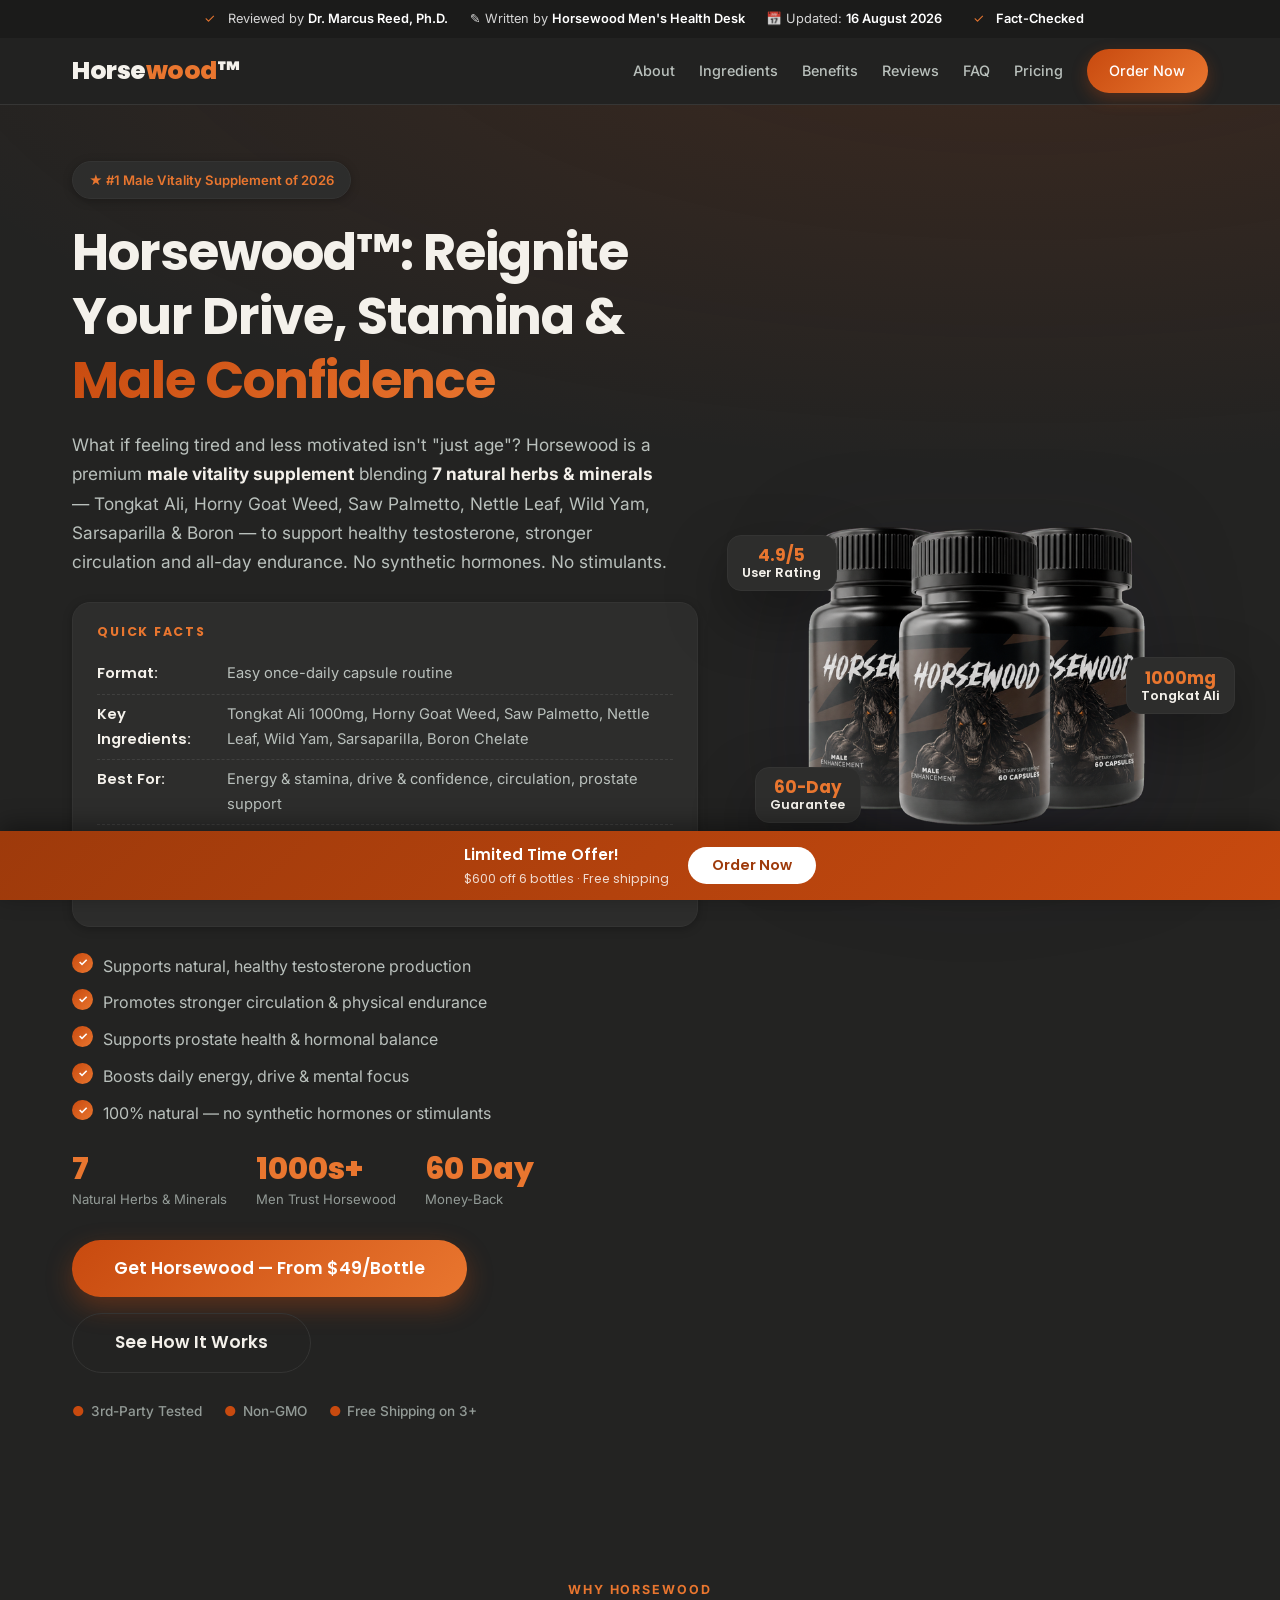
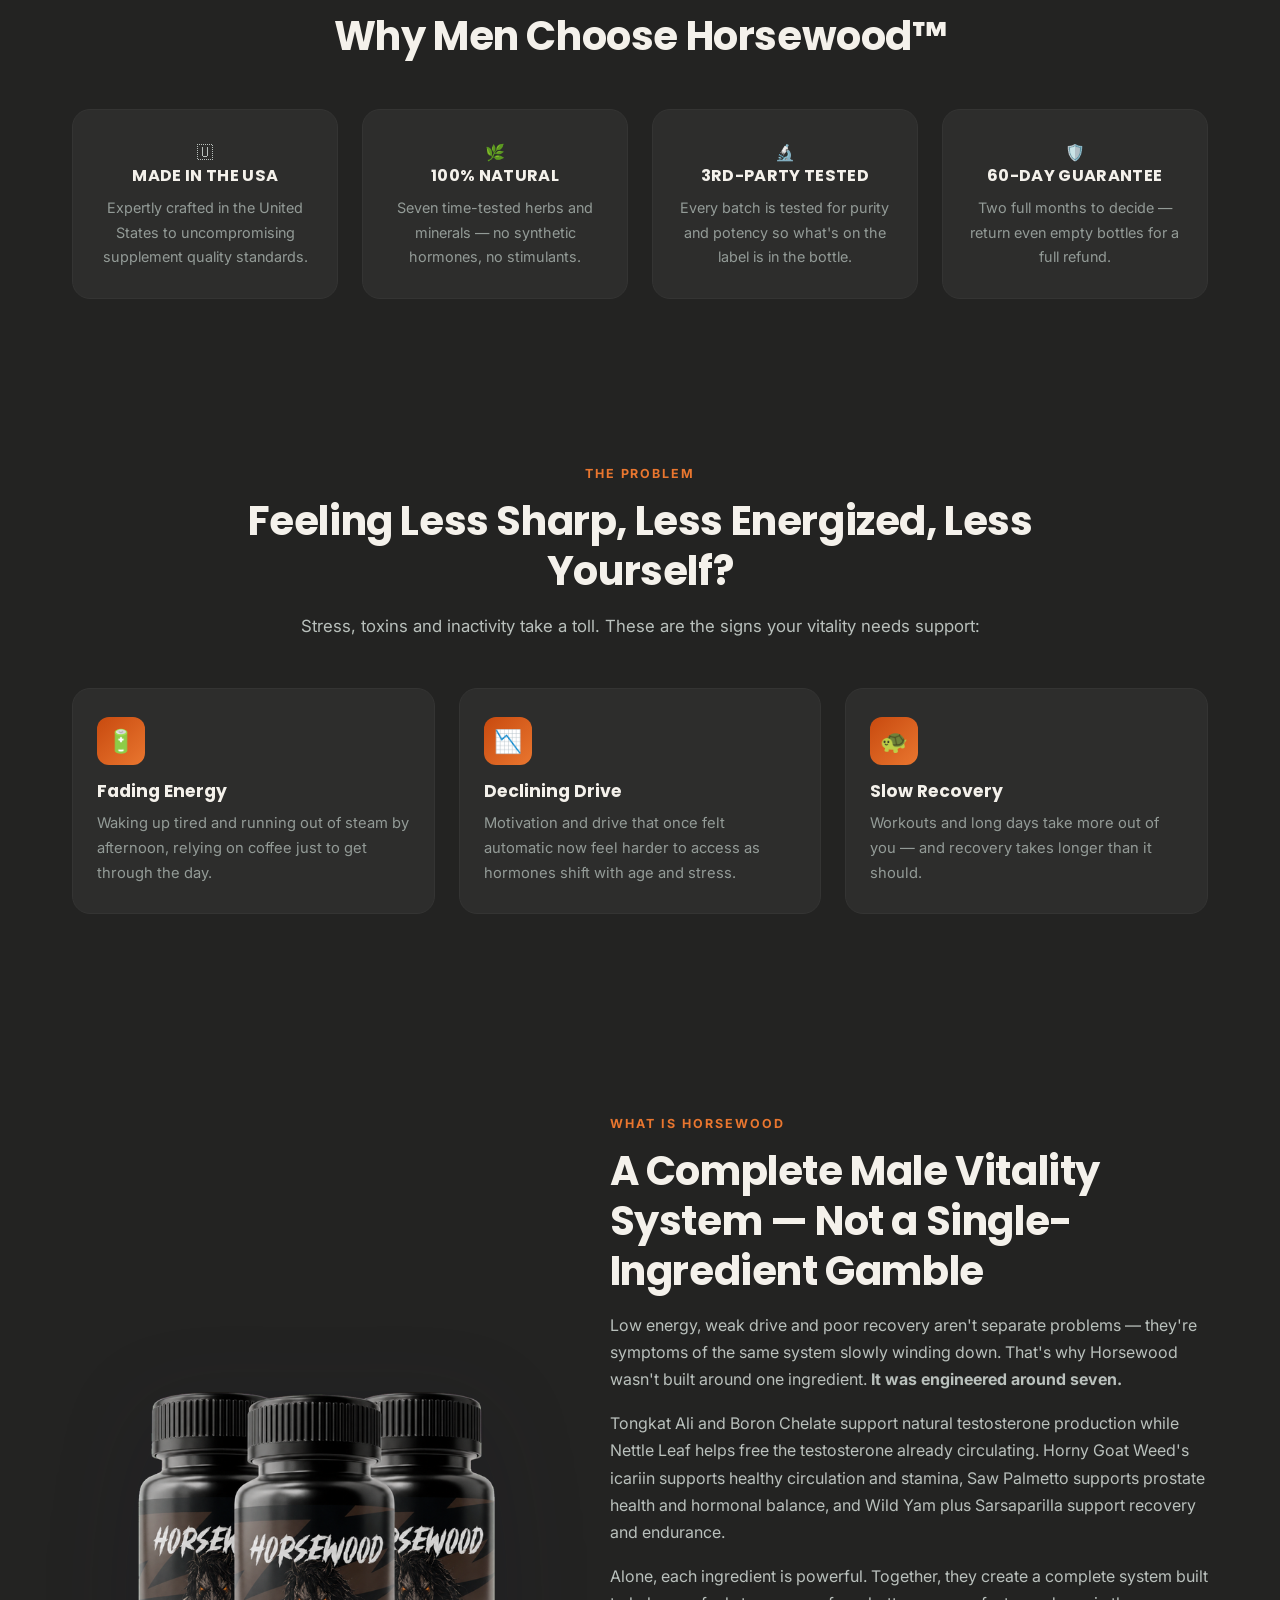
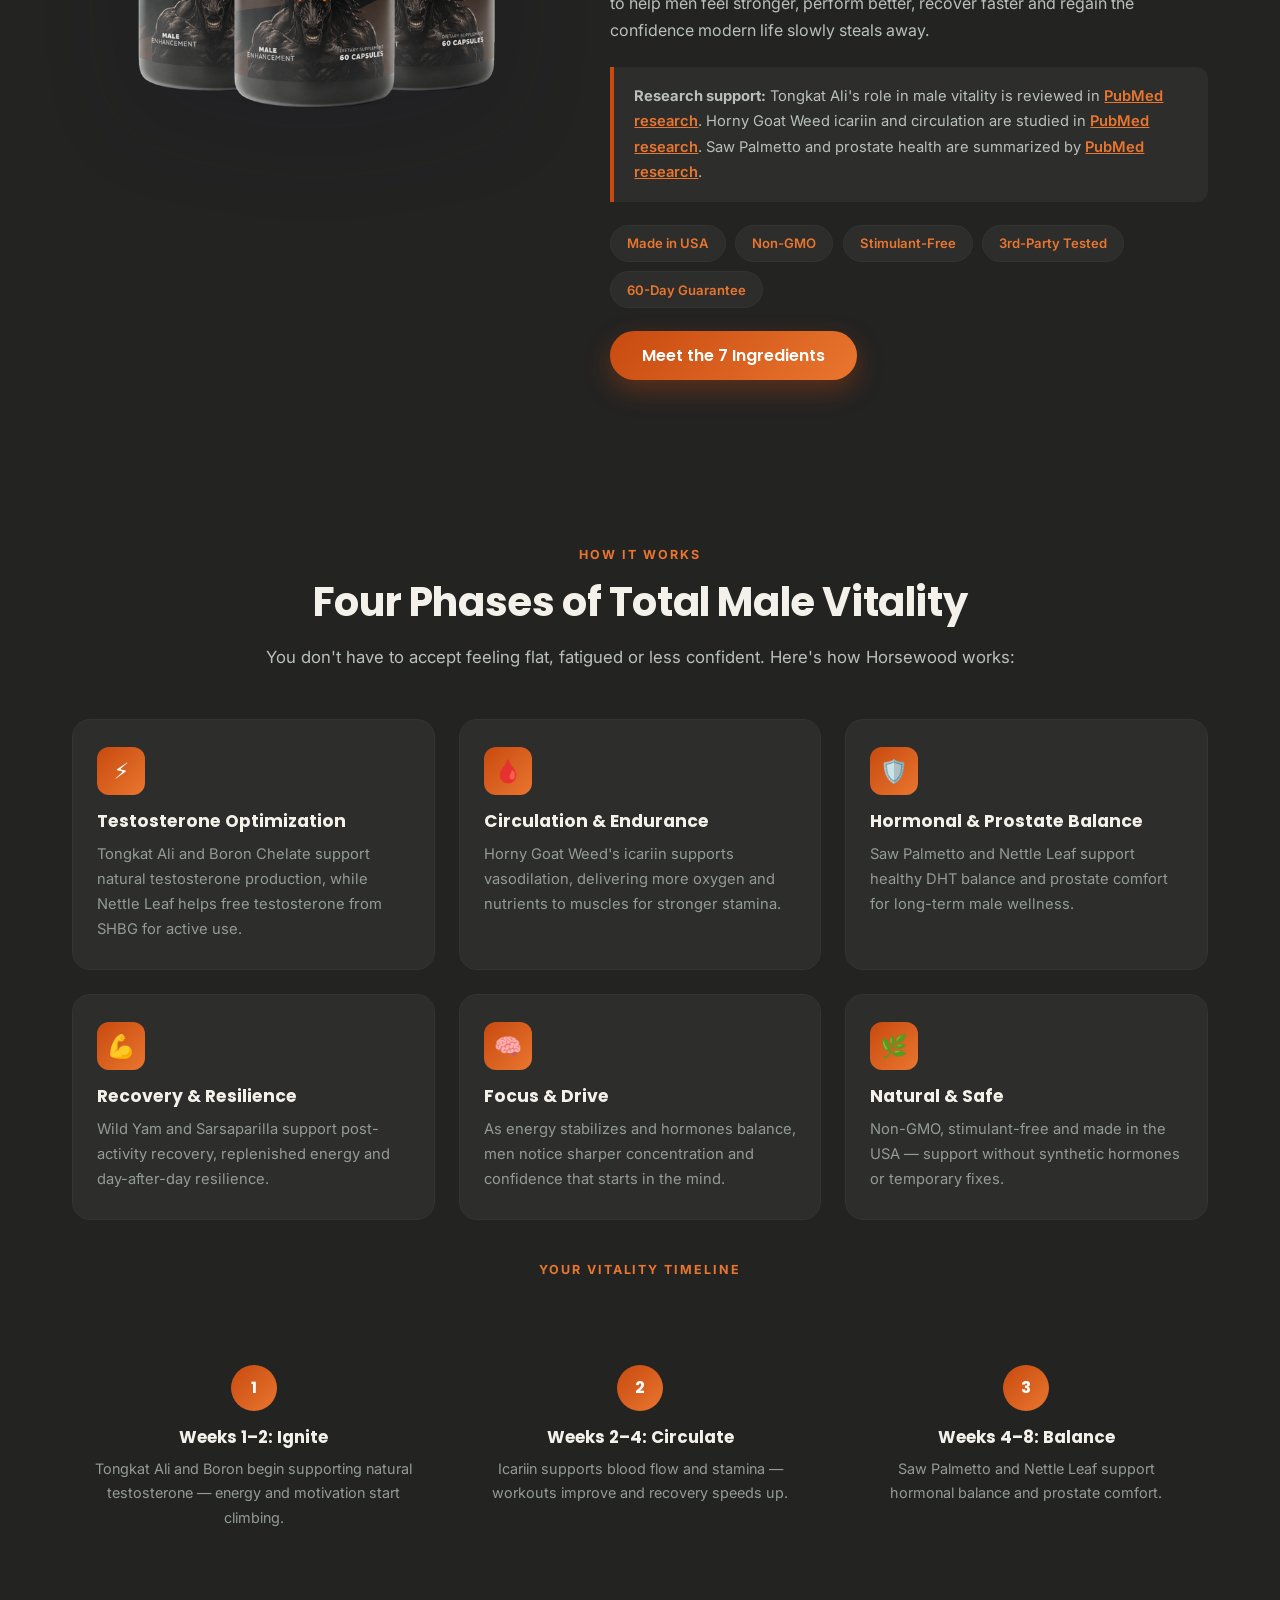
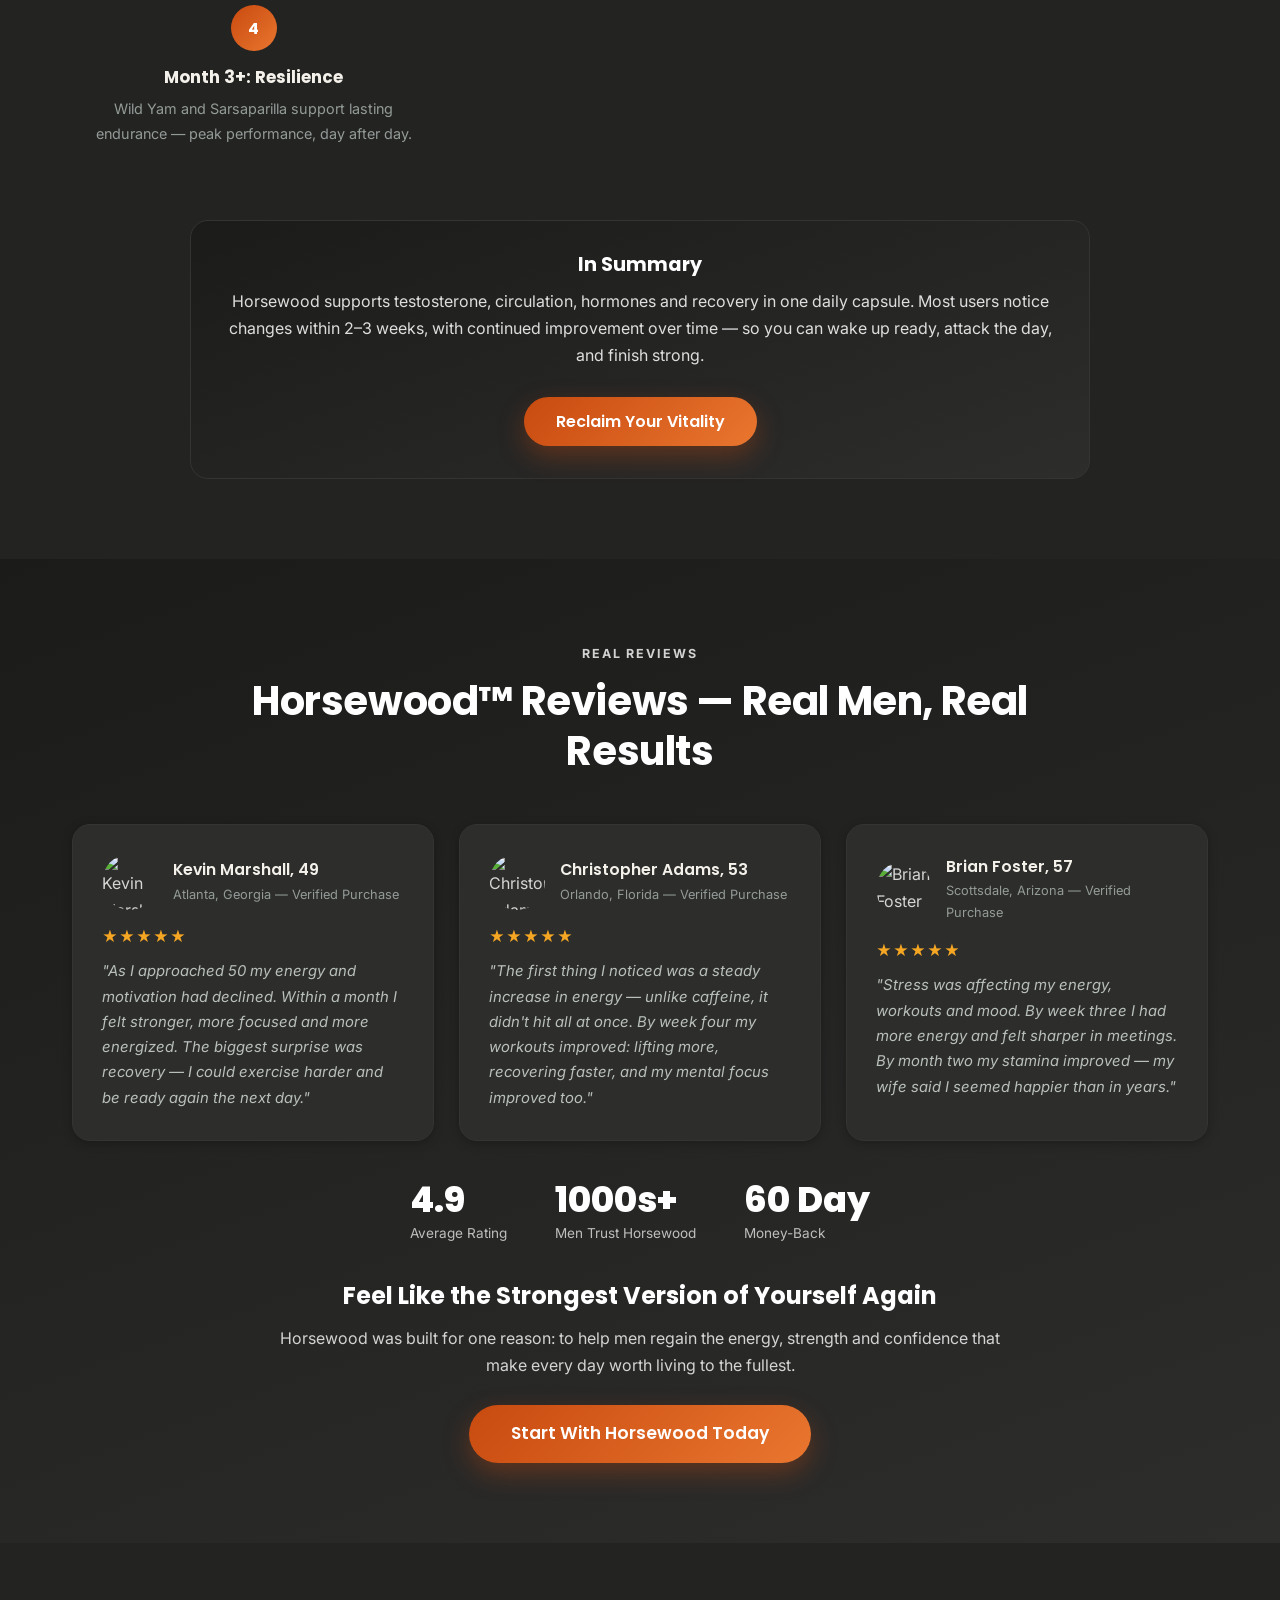
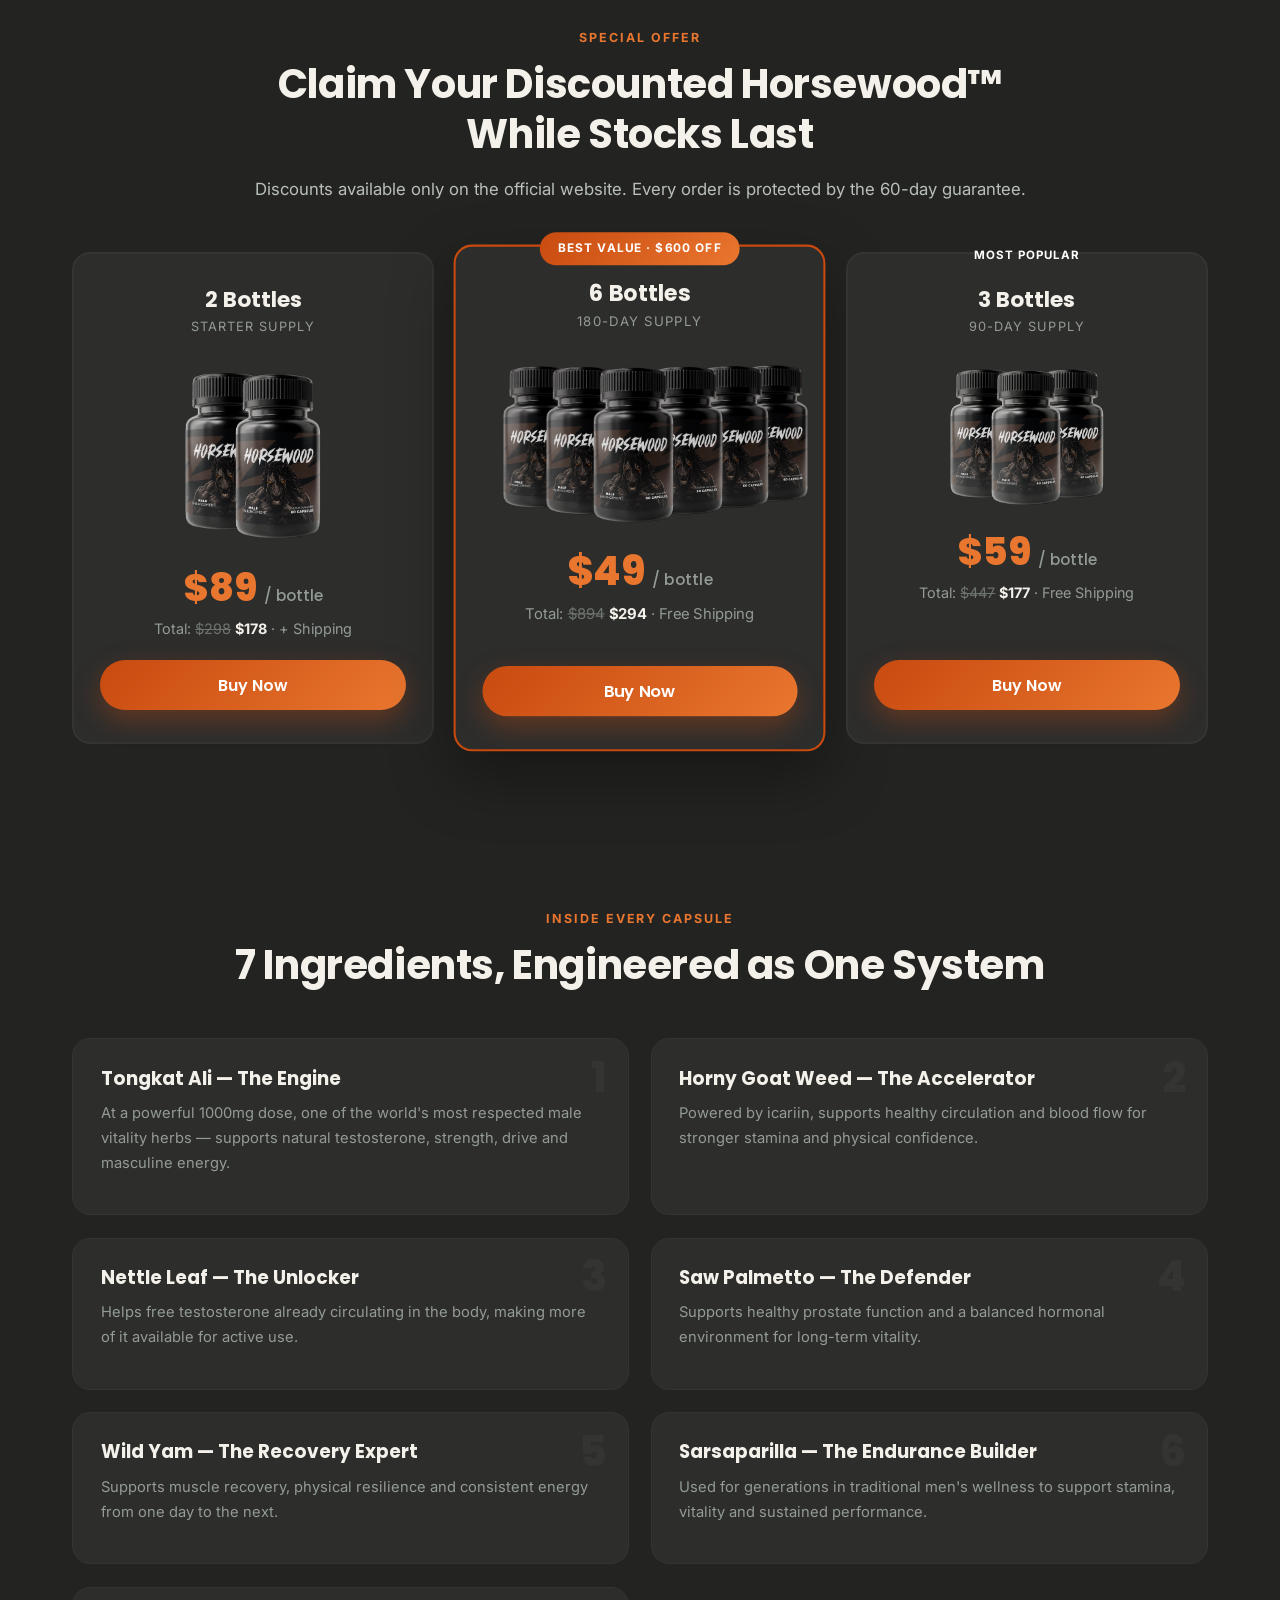
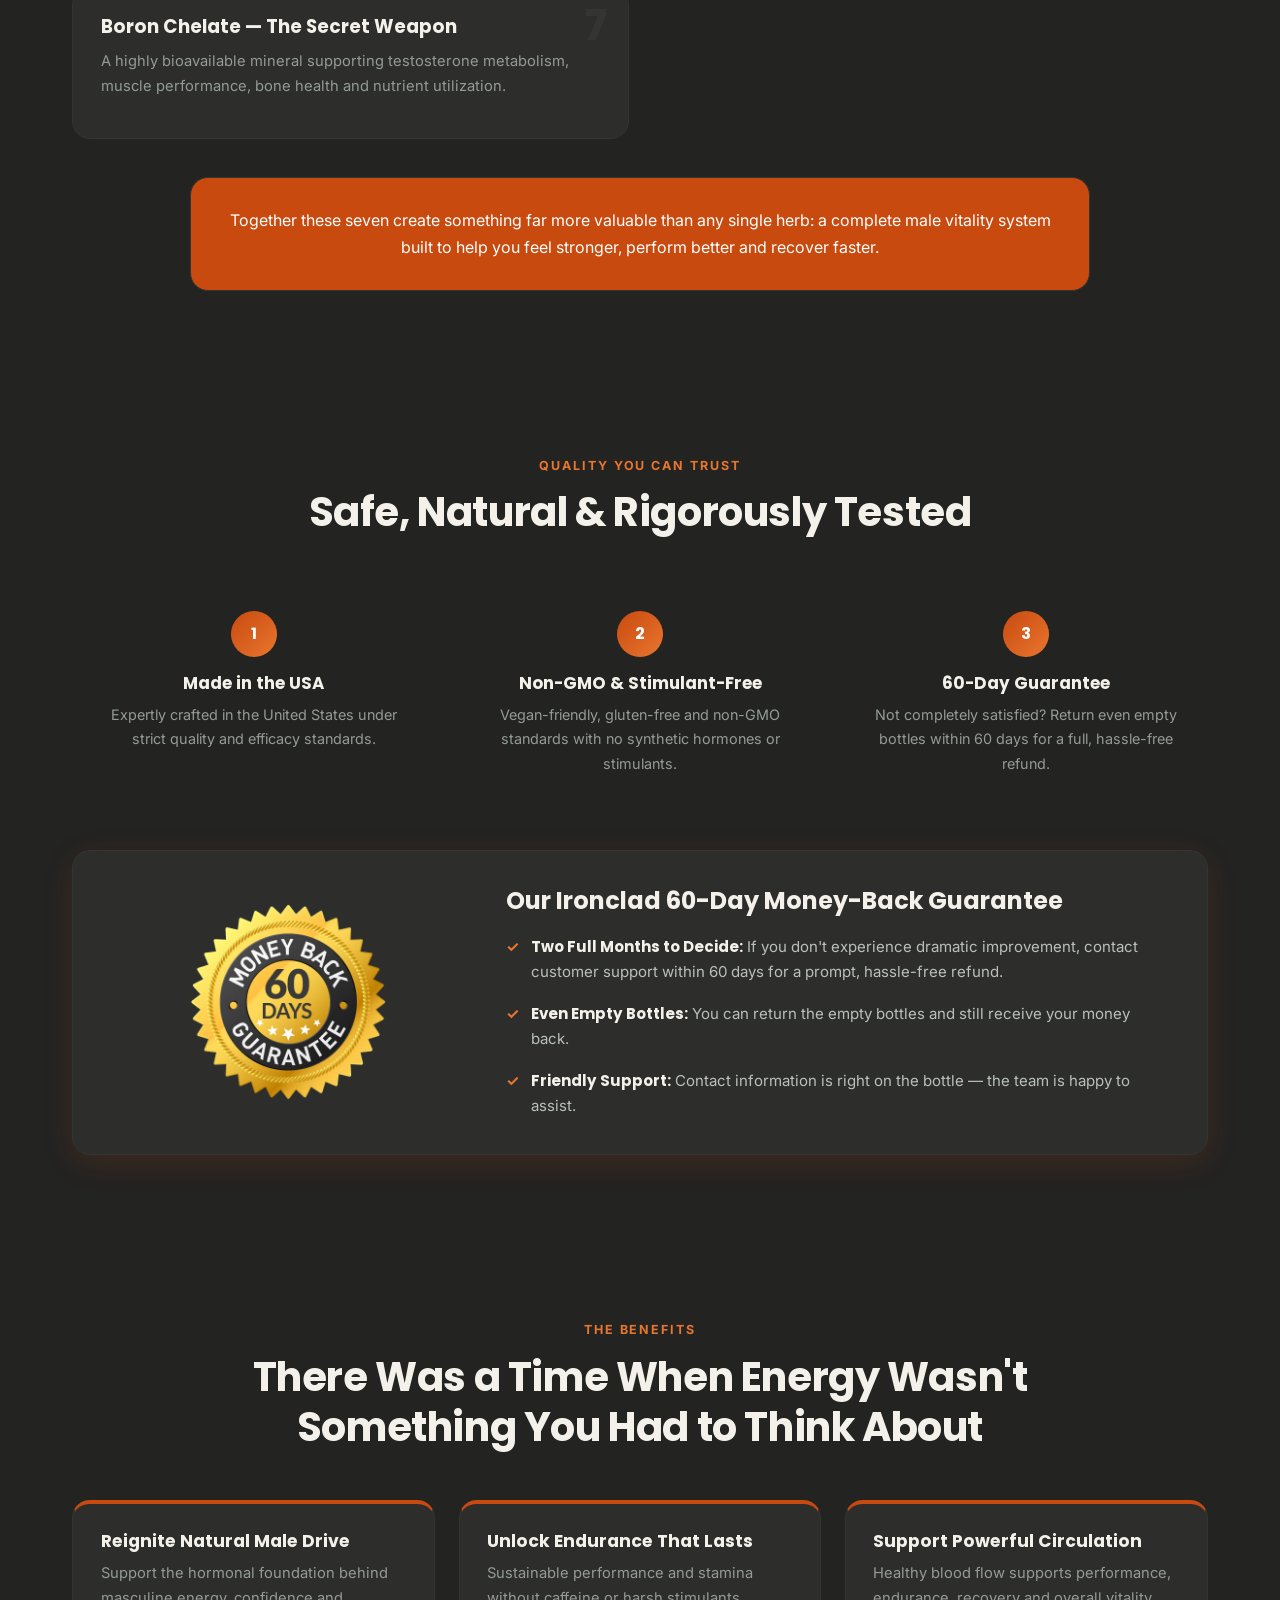
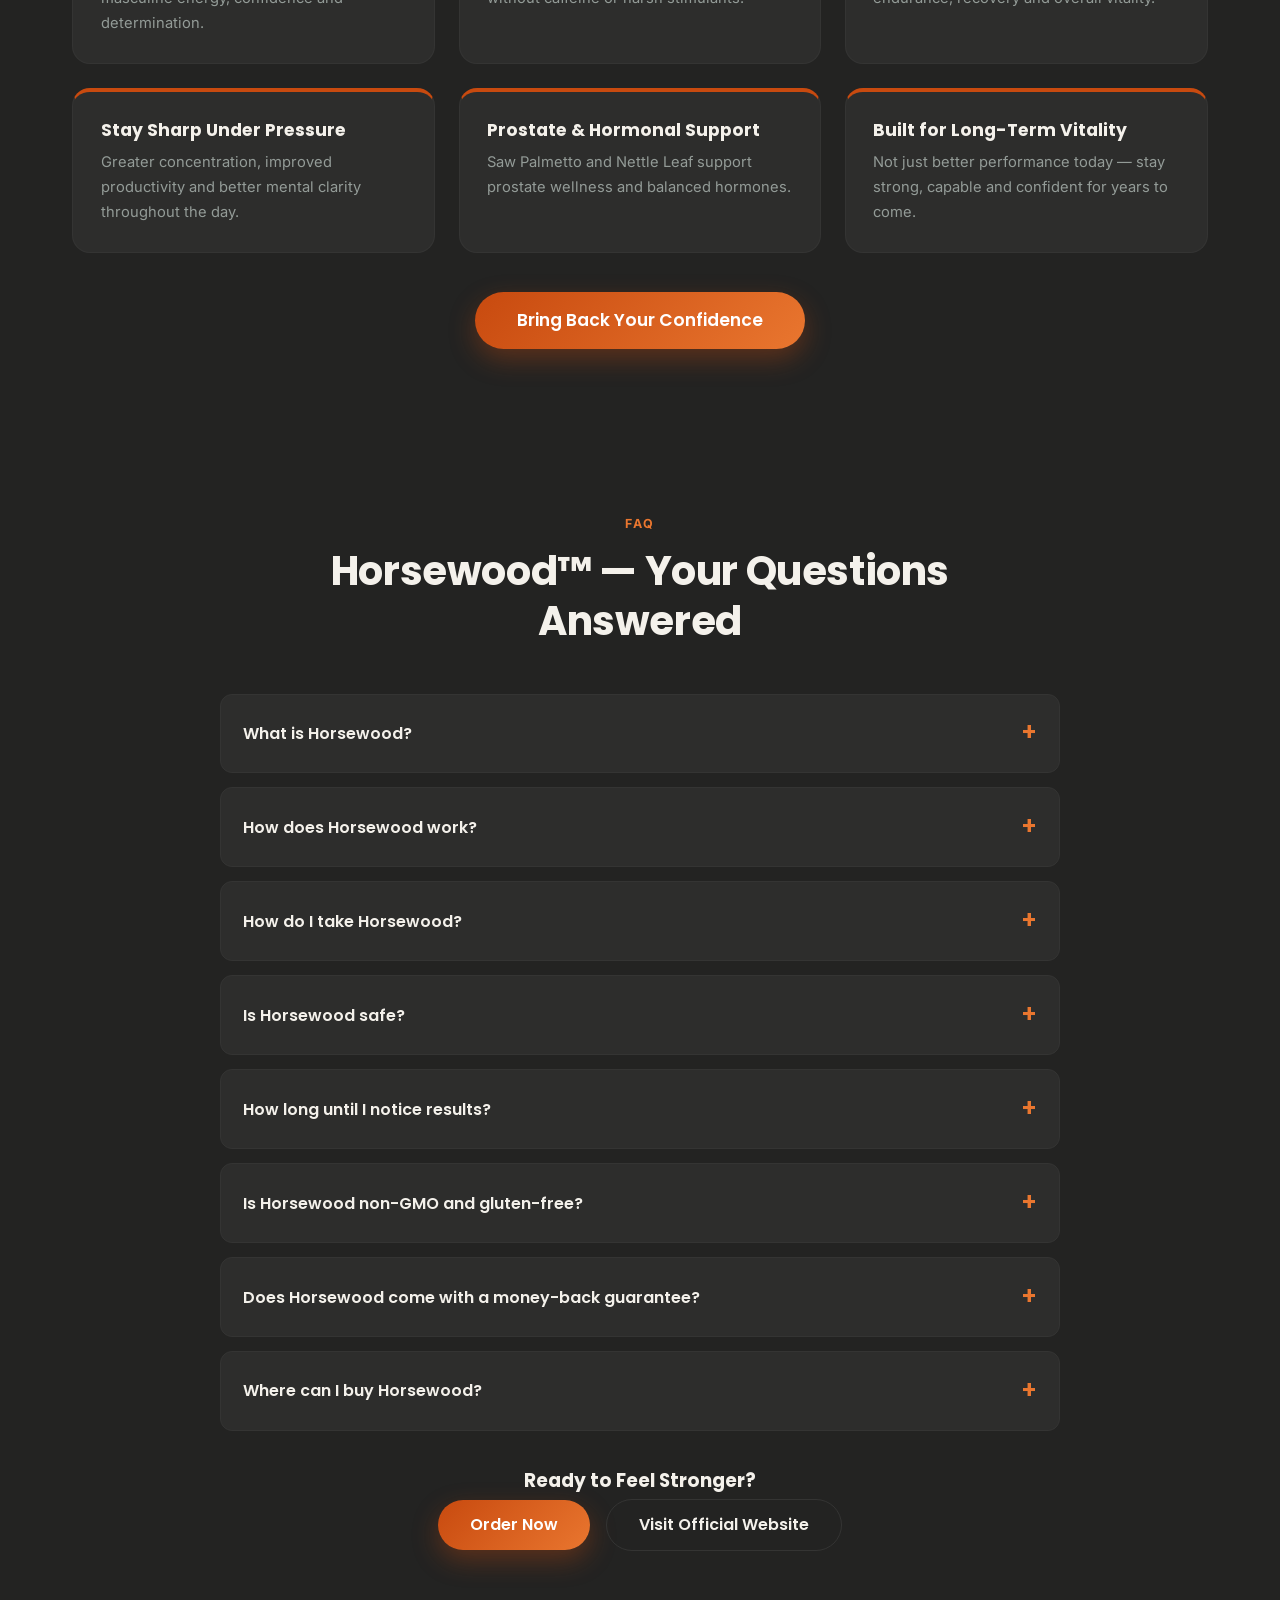
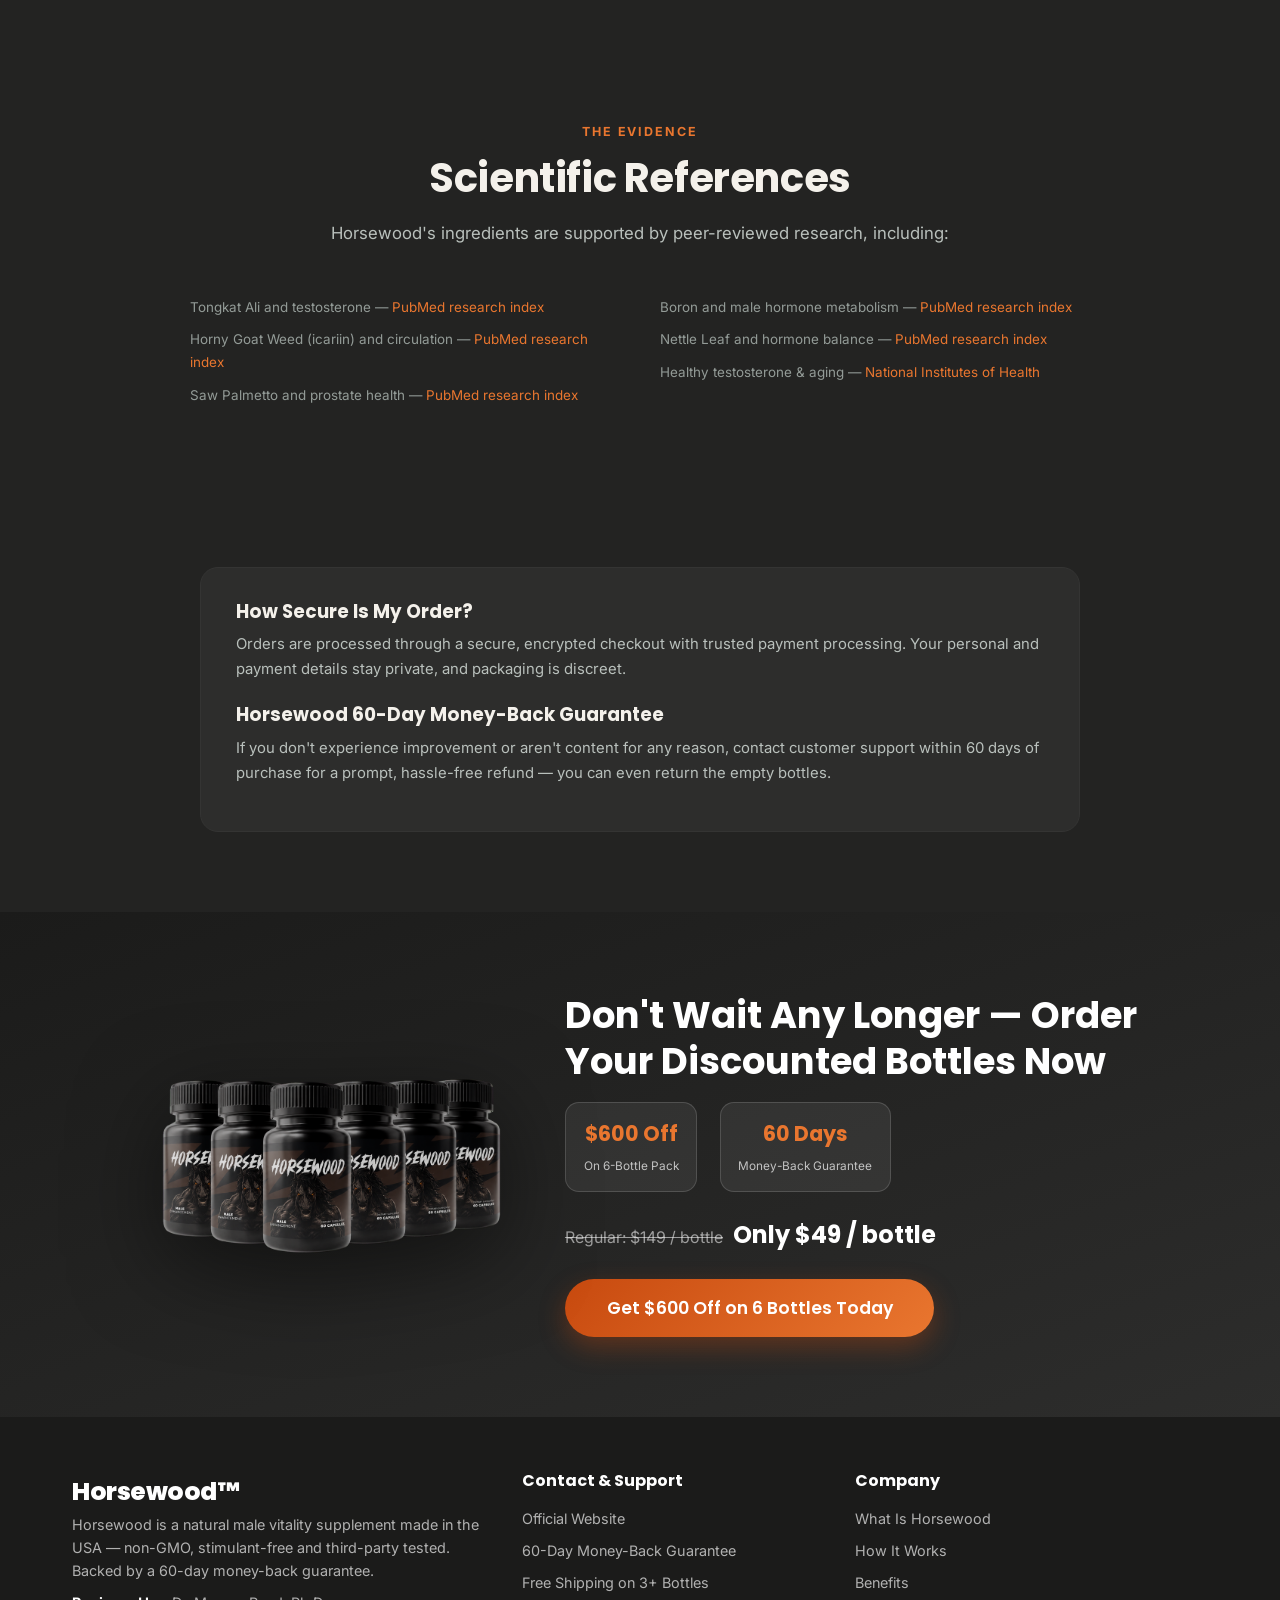
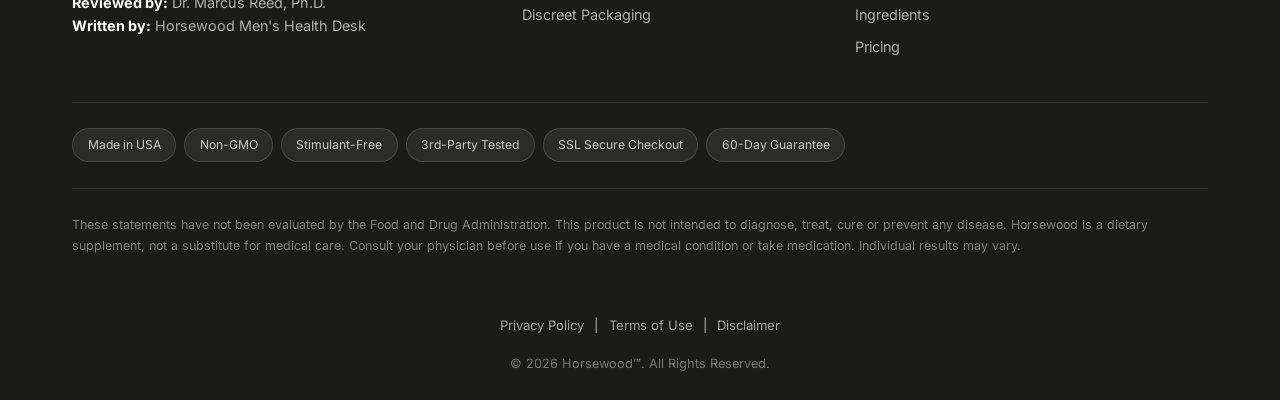
==== commit 43aa3e38: "Add files via upload" ====
--- a/index.html
+++ b/index.html
@@ -1,1250 +1,520 @@
-<!DOCTYPE html>
-<html lang="en">
-
-<head>
-    <!-- Site made with Mobirise Website Builder v6.1.12, https://mobirise.com -->
-    <meta charset="UTF-8">
-    <meta http-equiv="X-UA-Compatible" content="IE=edge">
-    <meta name="generator" content="Mobirise v6.1.12, mobirise.com">
-    <meta name="twitter:card" content="summary_large_image" />
-    <meta name="twitter:image:src" content="assets/images/index-meta.png">
-    <meta property="og:image" content="assets/images/index-meta.png">
-    <meta name="twitter:title" content="Horsewood™ | Official Website | Natural Testosterone & Male Vitality Support">
-    <meta name="viewport" content="width=device-width, initial-scale=1, minimum-scale=1">
-    <link rel="shortcut icon" href="assets/images/horsewood-favicon-32x32.png" type="image/x-icon">
-    <meta name="description" content="Horsewood is an advanced men's wellness formula crafted to support energy, stamina, and vitality.">
-    <meta name="author" content="Horsewood">
-    <meta name="google-site-verification" content="y7jJ_xTKRtMQEF-qC3--XXsBWPWLdfbY9ICtwTLkYv8" />
-    <meta name="msvalidate.01" content="4A05EDF009BD4B5C797F2D6A7D52D675" />
-
-
-    <title>Horsewood™ | Official Website | Natural Testosterone & Male Vitality Support</title>
-    <link rel="stylesheet" href="assets/web/assets/mobirise-icons2/mobirise2.css">
-    <link rel="stylesheet" href="assets/web/assets/mobirise-icons/mobirise-icons.css">
-    <link rel="stylesheet" href="assets/bootstrap/css/bootstrap.min.css">
-    <link rel="stylesheet" href="assets/parallax/jarallax.css">
-    <link rel="stylesheet" href="assets/animatecss/animate.css">
-    <link rel="stylesheet" href="assets/dropdown/css/style.css">
-    <link rel="stylesheet" href="assets/socicon/css/styles.css">
-    <link rel="stylesheet" href="assets/theme/css/style.css">
-    <link rel="preload" href="https://fonts.googleapis.com/css?family=Jost:100,200,300,400,500,600,700,800,900,100i,200i,300i,400i,500i,600i,700i,800i,900i&display=swap" as="style" onload="this.onload=null;this.rel='stylesheet'">
-    <noscript><link rel="stylesheet" href="https://fonts.googleapis.com/css?family=Jost:100,200,300,400,500,600,700,800,900,100i,200i,300i,400i,500i,600i,700i,800i,900i&display=swap"></noscript>
-    <link rel="preload" as="style" href="assets/mobirise/css/mbr-additional.css?v=ygUDbx">
-    <link rel="stylesheet" href="assets/mobirise/css/mbr-additional.css?v=ygUDbx" type="text/css">
-
-
-
-    <link rel="canonical" href="https://us-horsewoods.com/" />
-    <meta name="referrer" content="no-referrer">
-
-    <meta name="keywords" content="horsewood,horsewood formula, horsewood buy, horsewood pills, buy horsewood, horsewood.com, horsewood supplement, horsewood buy, horsewood official website, horsewood reviews, horsewood usa, horsewood order, horsewood price, horsewood discount" />
-
-    <!-- Open Graph / Facebook -->
-    <meta property="og:type" content="website" />
-    <meta property="og:url" content="https://us-horsewoods.com/" />
-    <meta property="og:title" content="Horsewood™ | Official Website | Natural Testosterone & Male Vitality Support" />
-    <meta property="og:description" content="Horsewood™ is an advanced men's wellness formula designed to support healthy testosterone levels, energy, stamina, and overall vitality, helping men maintain peak performance and well-being." />
-    <!-- Twitter Graph -->
-    <meta property="twitter:description" content="Horsewood™ is an advanced men's wellness formula designed to support healthy testosterone levels, energy, stamina, and overall vitality, helping men maintain peak performance and well-being." />
-
-</head>
-
-<body>
-
-    <section data-bs-version="5.1" class="menu menu1 cid-thwTczLe6e" once="menu" id="menu01-b1">
-
-        <nav class="navbar navbar-dropdown navbar-fixed-top navbar-expand-lg">
-            <div class="container-fluid">
-                <div class="navbar-brand">
-
-                    <span class="navbar-caption-wrap"><a class="navbar-caption text-secondary text-primary display-5" href="https://us-horsewoods.com">Horsewood™</a></span>
-                </div>
-                <button class="navbar-toggler" type="button" data-toggle="collapse" data-bs-toggle="collapse" data-target="#navbarSupportedContent" data-bs-target="#navbarSupportedContent" aria-controls="navbarNavAltMarkup" aria-expanded="false" aria-label="Toggle navigation">
-                <div class="hamburger">
-                    <span></span>
-                    <span></span>
-                    <span></span>
-                    <span></span>
-                </div>
-            </button>
-                <div class="collapse navbar-collapse" id="navbarSupportedContent">
-                    <ul class="navbar-nav nav-dropdown" data-app-modern-menu="true">
-                        <li class="nav-item"><a class="nav-link link text-secondary display-4" href="index.html#abdomaxx" data-bs-toggle="dropdown" data-bs-auto-close="outside" aria-expanded="false">Overview</a></li>
-                        <li class="nav-item"><a class="nav-link link show text-secondary display-4" href="index.html#benefits" data-bs-auto-close="outside" aria-expanded="false">Benefits</a></li>
-                        <li class="nav-item"><a class="nav-link link text-secondary display-4" href="index.html#reviewssss">Reviews</a></li>
-                        <li class="nav-item"><a class="nav-link link text-secondary display-4" href="index.html#header8-as">FAQ</a>
-                        </li>
-                    </ul>
-
-                    <div class="navbar-buttons mbr-section-btn"><a class="btn btn-sm btn-primary display-4" href="https://horsewood.us/funnelb3/v3/?aff_id=50482">Buy&nbsp;Horsewood</a></div>
-                </div>
-            </div>
-        </nav>
-    </section>
-
-    <section data-bs-version="5.1" class="content4 cid-u6fzuACV9s" id="content4-dd">
-
-
-
-
-        <div class="container">
-            <div class="row justify-content-center">
-                <div class="title col-md-12 col-lg-12">
-                    <h1 class="mbr-section-title mbr-fonts-style align-center mb-4 display-2"><strong>Horsewood: Natural Male Vitality Support for Energy, Performance & Confidence</strong></h1>
-
-
-                </div>
-            </div>
-        </div>
-    </section>
-
-    <section data-bs-version="5.1" class="header14 cid-tuZVbihoNP" id="header14-cy">
-
-
-
-
-
-        <div class="container">
-            <div class="row justify-content-center align-items-center">
-                <div class="col-12 col-md-5 image-wrapper">
-                    <img src="assets/images/horsewood-hero-886x841.webp" alt="horsewood hero">
-                </div>
-                <div class="col-12 col-md">
-                    <div class="text-wrapper">
-                        <h2 class="mbr-section-title mbr-fonts-style mb-3 display-1"><strong>Horsewood</strong></h2>
-                        <p class="mbr-text mbr-fonts-style display-7"><br>What if feeling tired, sluggish, and less motivated isn't simply "part of getting older"?<br>
-                            <br>What if your body is asking for the right support?<br>
-                            <br>Horsewood is a premium male vitality supplement designed to help support the energy, stamina, confidence, and overall performance men often notice declining with age, stress, and lifestyle factors. Powered by a carefully
-                            selected blend of 7 natural herbs and minerals, Horsewood is formulated to support healthy testosterone levels, blood circulation, daily endurance, and overall male wellness.<br>
-                            <br><strong>The Horsewood™ Advantage
-<br></strong>✓ Supports natural male vitality
-                            <br>✓ Promotes healthy testosterone production
-                            <br>✓ Encourages stronger physical endurance
-                            <br>✓ Supports healthy blood flow and performance
-                            <br>✓ Helps improve focus and mental clarity
-                            <br>✓ Delivers sustained energy without stimulants
-                            <br>✓ Manufactured in the USA using quality ingredients<br>
-                            <br>Thousands of men are looking for a way to feel stronger, think sharper, and perform at their best.<br><br> Horsewood™ was formulated to help support those goals naturally and consistently.<br>
-                            <br>Wake up feeling ready. Stay energized throughout the day. Finish strong.<br>
-                            <br>Horsewood™ helps you bring back the confidence, strength, and vitality that make every day worth living to the fullest.
-                            <br>
-                            <br><s>REGULAR PRICE:&nbsp;</s> $149/per bottle<s><br></s><strong>Today Only for: $49/per bottle</strong><br></p>
-                        <div class="mbr-section-btn mt-3"><a class="btn btn-primary display-5" href="https://horsewood.us/funnelb3/v3/?aff_id=50482"><span class="mobi-mbri mobi-mbri-cart-add mbr-iconfont mbr-iconfont-btn"></span>Horsewood&nbsp;Official Website</a></div>
-                    </div>
-                </div>
-            </div>
-        </div>
-    </section>
-
-    <section data-bs-version="5.1" class="features7 cid-u6fDgxLTpd" id="features07-de">
-
-
-        <div class="container">
-            <div class="mbr-section-head mb-5 pb-5">
-                <h2 class="mbr-section-title mbr-fonts-style align-center mb-0 display-2"><strong>Why Choose Horsewood</strong></h2>
-
-            </div>
-            <div class="row mt-4 justify-content-center">
-                <div class="item features-image col-12 col-md-6 col-lg-3">
-                    <div class="item-wrapper">
-                        <div class="item-img">
-                            <img src="assets/images/fda-approved-2.webp" alt="horsewood fda approved" data-slide-to="0" data-bs-slide-to="0">
-                        </div>
-                        <div class="item-content align-left">
-                            <h5 class="item-title mbr-fonts-style display-5"><strong>FDA Approved</strong></h5>
-
-                            <p class="mbr-text mbr-fonts-style mt-3 display-7">Rest easy with Horsewood—it's backed by FDA approval, meaning it meets stringent safety, efficacy, and quality standards, ensuring every capsule delivers the best for you.<br></p>
-                        </div>
-
-                    </div>
-                </div>
-                <div class="item features-image col-12 col-md-6 col-lg-3">
-                    <div class="item-wrapper">
-                        <div class="item-img">
-                            <img src="assets/images/gmp-certified-2.webp" alt="horsewood gmp certified" data-slide-to="1" data-bs-slide-to="1">
-                        </div>
-                        <div class="item-content align-left">
-                            <h5 class="item-title mbr-fonts-style display-5"><strong>GMP Certified</strong></h5>
-
-                            <p class="mbr-text mbr-fonts-style mt-3 display-7">Horsewood&nbsp;holds the GMP certification, guaranteeing vegan, gluten-free, and non-GMO standards, reflecting our commitment to excellence and purity.<br></p>
-                        </div>
-
-                    </div>
-                </div>
-                <div class="item features-image col-12 col-md-6 col-lg-3">
-                    <div class="item-wrapper">
-                        <div class="item-img">
-                            <img src="assets/images/all-natural-ingredients.webp" alt="horsewood all natural ingredients" data-slide-to="2" data-bs-slide-to="2">
-                        </div>
-                        <div class="item-content align-left">
-                            <h5 class="item-title mbr-fonts-style display-5"><strong>100% Natural</strong></h5>
-
-                            <p class="mbr-text mbr-fonts-style mt-3 display-7">Experience the magic of nature with Horsewood! Packed with 100% natural ingredients, it's your ticket to holistic health support without compromise.<br></p>
-                        </div>
-
-                    </div>
-                </div>
-                <div class="item features-image col-12 col-md-6 col-lg-3">
-                    <div class="item-wrapper">
-                        <div class="item-img">
-                            <img src="assets/images/made-in-usa-2.webp" alt="horsewood made in usa" data-slide-to="3" data-bs-slide-to="3">
-                        </div>
-                        <div class="item-content align-left">
-                            <h5 class="item-title mbr-fonts-style display-5"><strong>Made in USA</strong></h5>
-
-                            <p class="mbr-text mbr-fonts-style mt-3 display-7">Horsewood: Expertly Crafted in the United States, Demonstrating Uncompromising Standards for Supplement Quality and Efficacy.<br></p>
-                        </div>
-
-                    </div>
-                </div>
-            </div>
-        </div>
-    </section>
-
-    <section data-bs-version="5.1" class="header8 cid-thwId90tZf" id="duotrim">
-
-
-
-
-
-        <div class="container">
-            <div class="row justify-content-center">
-                <div class="col-12">
-                    <h2 class="mbr-section-title mbr-white mbr-fonts-style display-2">What is Horsewood?</h2>
-
-                </div>
-            </div>
-        </div>
-    </section>
-
-    <section data-bs-version="5.1" class="image2 cid-tuoHzEORjT mbr-fullscreen" id="image2-c4">
-
-
-
-
-
-        <div class="container">
-            <div class="row align-items-center">
-                <div class="col-12 col-lg-4">
-                    <div class="image-wrapper">
-                        <img src="assets/images/horsewood-supplement-694x542.webp" alt="horsewood supplement">
-
-                    </div>
-                </div>
-                <div class="col-12 col-lg">
-                    <div class="text-wrapper">
-
-                        <p class="mbr-text mbr-fonts-style display-7">Feeling less sharp, less energetic, less yourself? You’re not imagining it. Modern life slowly strips away the vitality men once took for granted — stress, toxins, and inactivity take a toll.<br>
-                            <br><a href="https://us-horsewoods.com" class="text-secondary">Horsewood</a>™ Male Enhancement is an all-natural dietary supplement created specifically for men who want to maintain their vitality, strength, and confidence as
-                            they age.<br>
-                            <strong><br>•	Tongkat Ali &amp; Horny Goat Weed —</strong> Boost natural performance<br>
-                            <strong><br>•	Saw Palmetto &amp; Nettle Leaf —</strong> Encourage healthy circulation<br>
-                            <br><strong>•	Wild Yam &amp; Sarsaparilla —</strong> Support strength and stamina<br>
-                            <br><strong>•	Boron Chelate —</strong> Enhance muscle health<br>
-                            <br>Instead of offering temporary stimulation, Horsewood aims to support the body's natural systems involved in male wellness, including hormonal balance, circulation, and cellular energy production.<br>
-                            <br>Made in the USA, non-GMO, and third-party tested, Horsewood™ is safe, natural, and effective. Reclaim your vitality. Feel strong, sharp, and fully alive — every single day.
-                            <br>
-                            <br></p>
-                    </div>
-                </div>
-            </div>
-        </div>
-    </section>
-
-    <section data-bs-version="5.1" class="header8 cid-ti0hhgCOdU" id="working">
-
-
-
-
-
-        <div class="container">
-            <div class="row justify-content-center">
-                <div class="col-12">
-                    <h2 class="mbr-section-title mbr-white mbr-fonts-style display-2">How Does Horsewood Works?</h2>
-
-                </div>
-            </div>
-        </div>
-    </section>
-
-    <section data-bs-version="5.1" class="header10 cid-uY4DRJF9Se" id="header10-eh">
-
-
-
-
-
-        <div class="align-center container-fluid">
-            <div class="row justify-content-center">
-                <div class="col-md-12 col-lg-9">
-
-
-                    <div class="image-wrap mt-4">
-                        <img src="assets/images/horsewood-hero-714x678.webp" alt="horsewood official website" title="Ikaria Lean Belly Juice"><br>
-
-
-
-
-
-
-                    </div>
-                </div>
-            </div>
-        </div>
-    </section>
-
-    <section data-bs-version="5.1" class="content8 cid-tuoIeK43xe" id="content8-c5">
-
-        <div class="container">
-            <div class="row justify-content-center">
-                <div class="counter-container col-md-12 col-lg-10">
-                    <h4 class="mbr-section-title mbr-fonts-style mb-4 display-5">
-                        <div><span style="font-size: 22.4px;">You don’t have to accept feeling flat, fatigued, or less confident. <a href="https://us-horsewoods.com" class="text-secondary">Horsewood</a>™ is a premium male vitality formula designed to restore energy, drive, stamina, and focus — naturally and consistently.</span></div><br>
-                        <div><span style="font-size: 22.4px;">
-</span></div>
-                        <div><span style="font-size: 22.4px;"><strong>Four Phases of Total Male Vitality:</strong></span></div><br>
-                        <div><span style="font-size: 22.4px;">
-</span></div>
-                        <div><span style="font-size: 22.4px;"><strong>1. Testosterone Optimization
-</strong></span></div>
-                        <div><span style="font-size: 22.4px;">Tongkat Ali and Boron Chelate naturally boost testosterone production, while Nettle Leaf frees testosterone from SHBG. The result: more active hormones powering strength, drive, and confidence.</span></div><br>
-                        <div><span style="font-size: 22.4px;">
-</span></div>
-                        <div><span style="font-size: 22.4px;"><strong>2. Circulation &amp; Endurance
-</strong></span></div>
-                        <div><span style="font-size: 22.4px;">Horny Goat Weed’s Icariin enhances vasodilation, delivering more oxygen and nutrients to muscles. This supports longer-lasting stamina, stronger output, and improved performance during activity.</span></div><br>
-                        <div><span style="font-size: 22.4px;">
-</span></div>
-                        <div><span style="font-size: 22.4px;"><strong>3. Hormonal Stability &amp; Prostate Health
-</strong></span></div>
-                        <div><span style="font-size: 22.4px;">Saw Palmetto and Nettle Leaf regulate DHT and stabilize hormones, creating a balanced environment for sustained male performance. Prostate support ensures comfort and long-term wellness.</span></div><br>
-                        <div><span style="font-size: 22.4px;">
-</span></div>
-                        <div><span style="font-size: 22.4px;"><strong>4. Recovery &amp; Daily Resilience
-</strong></span></div>
-                        <div><span style="font-size: 22.4px;">Wild Yam and Sarsaparilla reduce post-activity soreness, replenish energy, and support the body’s repair processes. This means you bounce back faster and maintain peak performance day after day.</span></div><br>
-                        <div><span style="font-size: 22.4px;">
-</span></div>
-                        <div><span style="font-size: 22.4px;"><strong>Why Horsewood™ Works:
-</strong></span></div>
-                        <div><span style="font-size: 22.4px;">•	Supports natural testosterone and male drive 
-</span></div>
-                        <div><span style="font-size: 22.4px;">•	Increases physical stamina, endurance, and strength 
-</span></div>
-                        <div><span style="font-size: 22.4px;">•	Promotes sharper focus and mental clarity 
-</span></div>
-                        <div><span style="font-size: 22.4px;">•	Enhances recovery for daily resilience 
-</span></div>
-                        <div><span style="font-size: 22.4px;">•	Natural, non-GMO, stimulant-free, and made in the USA</span></div><br>
-                        <div><span style="font-size: 22.4px;"> 
-</span></div>
-                        <div><span style="font-size: 22.4px;">With Horsewood™, men regain confidence, energy, and the ability to perform their best — without synthetic hormones, stimulants, or temporary fixes. Most users notice changes within 2–3 weeks, with continued improvement over time.</span></div>
-                        <div><span style="font-size: 22.4px;">
-</span></div>
-                        <div><span style="font-size: 22.4px;">
-</span></div>
-                        <div><span style="font-size: 22.4px;">
-</span></div>
-                        <div><span style="font-size: 22.4px;">
-</span></div>
-                        <div><span style="font-size: 22.4px;">
-</span></div>
-                        <div><span style="font-size: 22.4px;">
-</span></div>
-                        <div><span style="font-size: 22.4px;">
-</span></div>
-                        <div><span style="font-size: 22.4px;">
-</span></div>
-                        <div>
-                            <div><span style="font-size: 22.4px;">
-</span></div>
-                            <div>
-                                <div>
-                                </div>
-                                <div>
-                                </div>
-                                <div><span style="font-size: 22.4px;">
-</span></div>
-                                <div><span style="font-size: 22.4px;">
-</span></div>
-                                <div><span style="font-size: 22.4px;">
-</span></div>
-                                <div><span style="font-size: 22.4px;">
-</span></div>
-                            </div>
-                        </div>
-                    </h4>
-                    <div class="mbr-text mbr-fonts-style display-7"></div>
-                </div>
-            </div>
-        </div>
-    </section>
-
-    <section data-bs-version="5.1" class="content4 cid-u6fDM7J6eP" id="content4-df">
-
-
-
-
-        <div class="container">
-            <div class="row justify-content-center">
-                <div class="title col-md-12 col-lg-12">
-                    <h2 class="mbr-section-title mbr-fonts-style align-center mb-4 display-2">Horsewood Reviews</h2>
-
-
-                </div>
-            </div>
-        </div>
-    </section>
-
-    <section data-bs-version="5.1" class="team2 cid-uw4nDTAv7B" xmlns="http://www.w3.org/1999/html" id="team2-e5">
-
-
-
-
-        <div class="container">
-            <div class="card">
-                <div class="card-wrapper">
-                    <div class="row align-items-center">
-                        <div class="col-12 col-md-3">
-                            <div class="image-wrapper">
-                                <img src="assets/images/horsewood-review-1.webp" alt="horsewood review 1">
-                            </div>
-                        </div>
-                        <div class="col-12 col-md">
-                            <div class="card-box">
-
-
-                                <p class="mbr-text mbr-fonts-style display-7"><br><strong>Kevin Marshall, 49 – Atlanta, Georgia
-<br>⭐⭐⭐⭐⭐ Verified Purchase</strong><br><strong>
-</strong><br>"As I approached 50, I felt like my body was gradually slowing down. Energy wasn't what it used to be, and my motivation had definitely declined. Horsewood helped reverse that trend. Within a month, I felt stronger, more focused, and more
-                                    energized.<br>
-                                    <br>The biggest surprise was my recovery. I could exercise harder and still feel ready to go again the next day. My confidence improved significantly, and I finally felt like I had control over my health again.<br>
-                                    <br>Horsewood has become one of the few supplements I genuinely trust and plan to continue using long term."
-                                    <br><br></p>
-
-                            </div>
-                        </div>
-                    </div>
-                </div>
-            </div>
-            <div class="card">
-                <div class="card-wrapper">
-                    <div class="row align-items-center">
-                        <div class="col-12 col-md-3">
-                            <div class="image-wrapper">
-                                <img src="assets/images/horsewood-review-2.webp" alt="horsewood review 2">
-                            </div>
-                        </div>
-                        <div class="col-12 col-md">
-                            <div class="card-box">
-
-
-                                <p class="mbr-text mbr-fonts-style display-7"><strong><br>Christopher Adams, 53 – Orlando, Florida
-<br>⭐⭐⭐⭐⭐ Verified Purchase</strong><br><strong>
-</strong><br>"About a year ago, I realized I was no longer operating at the level I was used to. I wasn't necessarily sick, but I felt slower, less motivated, and constantly tired. By the end of the workday, I had very little energy left for my family
-                                    or hobbies. My gym sessions became shorter and less productive, and I started accepting that maybe this was just what getting older felt like.<br>
-                                    <br>After researching natural testosterone support supplements, I decided to try Horsewood. The first thing I noticed was a steady increase in energy. Unlike caffeine, it didn't hit all at once. Instead, I found myself
-                                    staying productive throughout the day without feeling drained by late afternoon.<br>
-                                    <br>Around the fourth week, I noticed my workouts improving. I was lifting more weight, recovering faster, and actually looking forward to training again. My mental focus improved as well. Tasks that used to feel overwhelming
-                                    suddenly felt manageable. My confidence grew naturally because I simply felt stronger and more capable. Horsewood helped me reconnect with a version of myself that I thought was gone forever."
-                                    <br><br></p>
-
-                            </div>
-                        </div>
-                    </div>
-                </div>
-            </div>
-            <div class="card">
-                <div class="card-wrapper">
-                    <div class="row align-items-center">
-                        <div class="col-12 col-md-3">
-                            <div class="image-wrapper">
-                                <img src="assets/images/horsewood-review-3.webp" alt="horsewood review 3">
-                            </div>
-                        </div>
-                        <div class="col-12 col-md">
-                            <div class="card-box">
-
-
-                                <p class="mbr-text mbr-fonts-style display-7"><br><strong>Brian Foster, 57 – Scottsdale, Arizona
-<br>⭐⭐⭐⭐⭐ Verified Purchase</strong><br><strong>
-</strong><br>"As a business owner, stress is something I deal with every day. Over time, I noticed that stress was affecting everything—my energy, my motivation, my workouts, and even my mood. I felt exhausted despite getting decent sleep, and I found
-                                    myself relying heavily on coffee just to get through the day.<br>
-                                    <br>I started using Horsewood because I wanted a natural solution instead of another stimulant. The changes happened gradually but consistently. By the third week, I had more energy throughout the day and felt mentally
-                                    sharper during meetings. By the second month, my stamina during workouts had noticeably improved, and I wasn't nearly as sore afterward.<br>
-                                    <br>What surprised me most was how much my confidence improved. I felt more motivated, more productive, and more engaged in life.</p>
-                                <div><br></div><br>
-                                <div>My wife commented that I seemed happier and more energetic than I had in years. For me, Horsewood has become a permanent part of my routine."
-                                    <br><br></div>
-                                <p></p>
-
-                            </div>
-                        </div>
-                    </div>
-                </div>
-            </div>
-        </div>
-    </section>
-
-    <section data-bs-version="5.1" class="content3 cid-thwIpCEAnr" id="content3-ab">
-
-
-        <div class="container">
-            <div class="mbr-section-head">
-                <h4 class="mbr-section-title mbr-fonts-style align-center mb-0 display-2">Claim Your Discounted Horsewood Below While Stocks Last</h4>
-                <h2 class="mbr-section-subtitle mbr-fonts-style align-center mb-0 mt-2 display-5"><strong>Secure Your Reserved Horsewood While Stocks Last</strong></h2>
-            </div>
-            <div class="row mt-4">
-                <div class="item features-image сol-12 col-md-6 col-lg-4 active">
-                    <div class="item-wrapper">
-                        <div class="item-img">
-                            <a href="https://horsewood.us/funnelb3/v3/?aff_id=50482"><img src="assets/images/horsewood-1-bottle-price-306x793.webp" alt="horsewood 1 bottle price" title="" data-slide-to="0" data-bs-slide-to="0"></a>
-                        </div>
-
-
-                    </div>
-                </div>
-                <div class="item features-image сol-12 col-md-6 col-lg-4 active">
-                    <div class="item-wrapper">
-                        <div class="item-img">
-                            <a href="https://horsewood.us/funnelb3/v3/?aff_id=50482"><img src="assets/images/horsewood-6-bottles-price-347x792.webp" alt="horsewood 6 bottles price" title="" data-slide-to="1" data-bs-slide-to="1"></a>
-                        </div>
-
-
-                    </div>
-                </div>
-                <div class="item features-image сol-12 col-md-6 col-lg-4 active">
-                    <div class="item-wrapper">
-                        <div class="item-img">
-                            <a href="https://horsewood.us/funnelb3/v3/?aff_id=50482"><img src="assets/images/horsewood-3-bottles-price-305x794.webp" alt="horsewood 3 bottles price" title="" data-slide-to="2" data-bs-slide-to="2"></a>
-                        </div>
-
-
-                    </div>
-                </div>
-
-
-
-            </div>
-        </div>
-    </section>
-
-    <section data-bs-version="5.1" class="header11 cid-tY6X29lpAl" id="header11-d0">
-
-
-
-
-
-
-        <div class="container-fluid">
-            <div class="row justify-content-center">
-                <div class="col-12 col-md-4 image-wrapper">
-                    <img class="w-100" src="assets/images/horsewood-6-bottles-758x405.webp" alt="horsewood 6 bottles">
-                </div>
-                <div class="col-12 col-md">
-                    <div class="text-wrapper text-center">
-                        <h2 class="mbr-section-title mbr-fonts-style mb-3 display-2"><br>Every 6 Bottles Package of Horsewood gets $600 Off + FREE Shipping!</h2>
-                        <p class="mbr-text mbr-fonts-style display-7"><strong>(96% Of Customers Order The 6 Bottle Bundle)</strong><br><br>Exclusive Offer: Enhance Your Male Enhancement Journey with Horsewood<br></p>
-
-                    </div>
-                </div>
-            </div>
-        </div>
-    </section>
-
-    <section data-bs-version="5.1" class="image2 cid-tuY64i1DV5" id="image2-co">
-
-
-
-
-
-        <div class="container">
-            <div class="row align-items-center">
-                <div class="col-12 col-lg-4">
-                    <div class="image-wrapper">
-                        <img src="assets/images/horsewood-60-days-money-back-guarantee-680x450.webp" alt="horsewood 60 days money back guarantee">
-
-                    </div>
-                </div>
-                <div class="col-12 col-lg">
-                    <div class="text-wrapper">
-                        <h2 class="mbr-section-title mbr-fonts-style mb-3 display-2">
-                            <div><br></div>
-                            <div>60 Days Guarantee if Not Completely Satisfied</div>
-                        </h2>
-                        <p class="mbr-text mbr-fonts-style display-4">Our Ironclad 60-Day Money Back Guarantee.
-                            <br>
-                            <br>If you don't experience any dramatic improvement or are not content for any reason whatsoever, we will promptly issue a full, hassle-free refund.
-                            <br>
-                            <br>All you need to do is contact us within the first 60 days of your purchase.
-                            <br>
-                            <br>You can even return the empty bottles and we'll still refund your money. Just contact our friendly customer support staff and they'll be happy to assist you. The contact information is right on the bottle. This means you
-                            have two whole months to decide if&nbsp;Horsewood is for you or not.</p>
-                    </div>
-                </div>
-            </div>
-        </div>
-    </section>
-
-    <section data-bs-version="5.1" class="header8 cid-uk2keCewZS" id="header8-dy">
-
-
-
-
-
-        <div class="container">
-            <div class="row justify-content-center">
-                <div class="col-12">
-                    <h2 class="mbr-section-title mbr-white mbr-fonts-style display-2">Horsewood Ingredients</h2>
-
-                </div>
-            </div>
-        </div>
-    </section>
-
-    <section data-bs-version="5.1" class="content14 cid-thYwUqamzJ" id="content14-be">
-
-
-
-
-
-        <div class="container">
-            <div class="row justify-content-center">
-                <div class="col-md-12 col-lg-10">
-                    <h3 class="mbr-section-title mbr-fonts-style mb-4 display-7">
-                        <div>Inside Every <a href="https://us-horsewoods.com" class="text-secondary">Horsewood</a>™ Capsule Is A System Designed For Men
-                        </div>
-                        <div><br></div>
-                        <div>Most men think low energy, weak drive, and poor recovery are separate problems.</div><br>
-                        <div>
-                        </div>
-                        <div>They aren't.</div><br>
-                        <div>
-                        </div>
-                        <div>They're symptoms of the same system slowly breaking down.</div><br>
-                        <div>
-                        </div>
-                        <div>That's why Horsewood™ wasn't built around a single ingredient. It was engineered around seven.</div><br>
-                        <div>
-                        </div>
-                        <div><strong>Tongkat Ali — The Engine
-</strong></div>
-                        <div>At a powerful 1000mg dose, Tongkat Ali forms the foundation of the entire formula. Known as one of the world's most respected male vitality herbs, it helps support natural testosterone production, physical strength, competitive
-                            drive, and masculine energy.</div><br>
-                        <div>
-                        </div>
-                        <div><strong>Horny Goat Weed — The Accelerator
-</strong></div>
-                        <div>Powered by its active compound Icariin, Horny Goat Weed helps support healthy circulation and blood flow. Better circulation means better performance, stronger stamina, and more physical confidence when it matters most.</div><br>
-                        <div>
-                        </div>
-                        <div><strong>Nettle Leaf — The Unlocker
-</strong></div>
-                        <div>Producing testosterone is only half the battle. Nettle Leaf helps free testosterone already circulating in the body, making more of it available for active use.</div><br>
-                        <div>
-                        </div>
-                        <div><strong>Saw Palmetto — The Defender
-</strong></div>
-                        <div>As men age, hormonal balance becomes increasingly important. Saw Palmetto helps support healthy prostate function while promoting a balanced environment for long-term vitality.</div><br>
-                        <div>
-                        </div>
-                        <div><strong>Wild Yam — The Recovery Expert
-</strong></div>
-                        <div>Hard work means nothing if your body can't recover. Wild Yam helps support muscle recovery, physical resilience, and consistent energy from one day to the next.
-                        </div>
-                        <div><br></div>
-                        <div><strong>Sarsaparilla — The Endurance Builder
-</strong></div>
-                        <div>Used for generations in traditional men's wellness practices, Sarsaparilla supports stamina, vitality, and sustained performance throughout the day.</div><br>
-                        <div>
-                        </div>
-                        <div><strong>Boron Chelate — The Secret Weapon
-</strong></div>
-                        <div>This highly bioavailable mineral helps support testosterone metabolism, muscle performance, bone health, and nutrient utilization.</div><br>
-                        <div>
-                        </div>
-                        <div>The Horsewood Difference</div><br>
-                        <div>
-                        </div>
-                        <div>Alone, each ingredient is powerful.</div><br>
-                        <div>
-                        </div>
-                        <div>Together, they create something far more valuable:</div><br>
-                        <div>
-                        </div>
-                        <div>A complete male vitality system built to help men feel stronger, perform better, recover faster, and regain the confidence that modern life slowly steals away.</div>
-                    </h3>
-                    <ul class="list mbr-fonts-style display-7"></ul>
-                </div>
-            </div>
-        </div>
-    </section>
-
-    <section data-bs-version="5.1" class="article1 cid-tY6XZTiXxP" id="article01-d3">
-
-
-
-
-
-
-        <div class="container">
-            <div class="row justify-content-center">
-                <div class="col-12 col-lg-10">
-                    <h3 class="mbr-section-title mbr-fonts-style mb-3 display-2">Horsewood Benefits</h3>
-
-
-
-                </div>
-            </div>
-        </div>
-    </section>
-
-    <section data-bs-version="5.1" class="content14 cid-ukb37M5ser" id="content14-dz">
-
-
-
-
-
-        <div class="container">
-            <div class="row justify-content-center">
-                <div class="col-md-12 col-lg-10">
-                    <h3 class="mbr-section-title mbr-fonts-style mb-4 display-7">
-                        <div>There was a time when energy wasn't something you had to think about.
-                        </div>
-                        <div>You woke up ready.
-                        </div>
-                        <div>You attacked the day.</div><br>
-                        <div>
-                        </div>
-                        <div>You handled challenges without feeling drained before they even began.</div><br>
-                        <div>
-                        </div>
-                        <div>Then life happened.</div><br>
-                        <div>
-                        </div>
-                        <div>Stress increased. Recovery slowed. Motivation became inconsistent. The drive that once felt automatic started feeling harder to access.</div><br>
-                        <div>
-                        </div>
-                        <div><a href="https://us-horsewoods.com" class="text-secondary">Horsewood</a>™ was formulated for men who recognize those changes and refuse to accept them as their new normal.</div><br>
-                        <div>
-                        </div>
-                        <div>Reignite Natural Male Drive
-                        </div>
-                        <div>Drive is more than desire.
-                        </div>
-                        <div>It's ambition.
-                        </div>
-                        <div>It's motivation.</div><br>
-                        <div>
-                        </div>
-                        <div>It's the willingness to push harder, work longer, and pursue what matters.</div><br>
-                        <div>
-                        </div>
-                        <div>Horsewood™ supports healthy testosterone production through powerful ingredients like Tongkat Ali and Boron Chelate while Nettle Leaf helps maximize active testosterone levels already present in the body.</div><br>
-                        <div>
-                        </div>
-                        <div>The result is support for the hormonal foundation behind masculine energy, confidence, and determination.</div><br>
-                        <div>
-                        </div>
-                        <div><strong>Unlock Endurance That Lasts
-</strong></div>
-                        <div>Many products provide temporary stimulation.
-                        </div>
-                        <div>Horsewood™ focuses on sustainable performance.
-                        </div>
-                        <div>Wild Yam and Sarsaparilla help support physical stamina, muscular resilience, and energy production without relying on caffeine or harsh stimulants.
-                        </div>
-                        <div>Instead of creating a short-lived surge, Horsewood™ helps support consistent performance that carries through the entire day.</div><br>
-                        <div>
-                        </div>
-                        <div><strong>Support Powerful Circulation
-</strong></div>
-                        <div>Healthy circulation influences nearly every aspect of male performance.
-                        </div>
-                        <div>Horny Goat Weed contains icariin, a naturally occurring compound known for supporting healthy blood flow and vascular function.
-                        </div>
-                        <div>Better circulation supports physical performance, endurance, recovery, and overall vitality.
-                        </div>
-                        <div>It's one of the reasons many men describe feeling stronger, more capable, and more physically confident after consistent use.</div><br>
-                        <div>
-                        </div>
-                        <div><strong>Stay Sharp Under Pressure
-</strong></div>
-                        <div>Peak performance requires more than physical strength.
-                        </div>
-                        <div>It requires mental focus.
-                        </div>
-                        <div>As energy levels stabilize and hormonal balance improves, many men notice greater concentration, improved productivity, and better mental clarity throughout the day.
-                        </div>
-                        <div>Because confidence begins in the mind long before it shows up in the body.</div><br>
-                        <div>
-                        </div>
-                        <div><strong>Built For Long-Term Vitality
-</strong></div>
-                        <div>Horsewood™ doesn't chase temporary results.
-                        </div>
-                        <div>Saw Palmetto and Nettle Leaf help support prostate wellness and hormonal balance while the entire formula works together to promote long-term male vitality.
-                        </div>
-                        <div>The goal isn't just to perform better today.
-                        </div>
-                        <div>The goal is to help you stay strong, capable, and confident for years to come.</div><br>
-                        <div>
-                        </div>
-                        <div><strong>Horsewood™ was built for one reason:
-</strong></div>
-                        <div>To help men feel like the strongest version of themselves again.</div>
-                        <div>
-                        </div>
-                        <div>
-                        </div>
-                        <div>
-                        </div>
-                        <div>
-                        </div>
-                        <div>
-                        </div>
-                        <div>
-                        </div>
-                        <div>
-                        </div>
-                        <div>
-                        </div>
-                        <div>
-                        </div>
-                    </h3>
-                    <ul class="list mbr-fonts-style display-7"></ul>
-                </div>
-            </div>
-        </div>
-    </section>
-
-    <section data-bs-version="5.1" class="content3 cid-tiTWqOAUpE" id="content3-c0">
-
-
-        <div class="container">
-            <div class="mbr-section-head">
-                <h2 class="mbr-section-title mbr-fonts-style align-center mb-0 display-2">Claim Your Discounted Horsewood Below While Stocks Last</h2>
-                <h5 class="mbr-section-subtitle mbr-fonts-style align-center mb-0 mt-2 display-5"><strong>Secure Your Reserved Horsewood While Stocks Last</strong></h5>
-            </div>
-            <div class="row mt-4">
-                <div class="item features-image сol-12 col-md-6 col-lg-4 active">
-                    <div class="item-wrapper">
-                        <div class="item-img">
-                            <a href="https://horsewood.us/funnelb3/v3/?aff_id=50482"><img src="assets/images/horsewood-1-bottle-price-306x793.webp" alt="horsewood 1 bottle price" title="" data-slide-to="0" data-bs-slide-to="0"></a>
-                        </div>
-
-
-                    </div>
-                </div>
-                <div class="item features-image сol-12 col-md-6 col-lg-4 active">
-                    <div class="item-wrapper">
-                        <div class="item-img">
-                            <a href="https://horsewood.us/funnelb3/v3/?aff_id=50482"><img src="assets/images/horsewood-6-bottles-price-347x792.webp" alt="horsewood 6 bottles price" title="" data-slide-to="1" data-bs-slide-to="1"></a>
-                        </div>
-
-
-                    </div>
-                </div>
-                <div class="item features-image сol-12 col-md-6 col-lg-4 active">
-                    <div class="item-wrapper">
-                        <div class="item-img">
-                            <a href="https://horsewood.us/funnelb3/v3/?aff_id=50482"><img src="assets/images/horsewood-3-bottles-price-305x794.webp" alt="horsewood 3 bottles price" title="" data-slide-to="2" data-bs-slide-to="2"></a>
-                        </div>
-
-
-                    </div>
-                </div>
-
-
-
-            </div>
-        </div>
-    </section>
-
-    <section data-bs-version="5.1" class="header8 cid-thwM8UeZgD" id="header8-as">
-
-
-
-
-
-        <div class="container">
-            <div class="row justify-content-center">
-                <div class="col-12">
-                    <h2 class="mbr-section-title mbr-white mbr-fonts-style display-2">Horsewood Frequently Asked Questions</h2>
-
-                </div>
-            </div>
-        </div>
-    </section>
-
-    <section data-bs-version="5.1" class="content16 cid-thwMdVj4oh" id="content16-at">
-
-
-
-
-
-        <div class="container">
-            <div class="row justify-content-center">
-                <div class="col-12 col-md-9">
-                    <div class="mbr-section-head align-center mb-4">
-                        <h3 class="mbr-section-title mb-0 mbr-fonts-style display-5">
-                            <div><strong></strong></div>
-                        </h3>
-
-                    </div>
-                    <div id="bootstrap-accordion_20" class="panel-group accordionStyles accordion" role="tablist" aria-multiselectable="true">
-                        <div class="card mb-3">
-                            <div class="card-header" role="tab" id="headingOne">
-                                <a role="button" class="panel-title collapsed" data-toggle="collapse" data-bs-toggle="collapse" data-core="" href="#collapse1_20" aria-expanded="false" aria-controls="collapse1">
-                                    <h3 class="panel-title-edit mbr-fonts-style mb-0 display-7"><strong>What is Horsewood?</strong></h3>
-                                    <span class="sign mbr-iconfont mbri-arrow-down"></span>
-                                </a>
-                            </div>
-                            <div id="collapse1_20" class="panel-collapse noScroll collapse" role="tabpanel" aria-labelledby="headingOne" data-parent="#accordion" data-bs-parent="#bootstrap-accordion_20">
-                                <div class="panel-body">
-                                    <p class="mbr-fonts-style panel-text display-7">Horsewood is a natural male vitality and performance support supplement created for men who want to improve their energy, stamina, confidence, and overall wellness. The formula combines seven herbal ingredients and
-                                        minerals traditionally used to support healthy testosterone levels, blood circulation, endurance, recovery, and male performance naturally. Horsewood is designed for daily use and focuses on long-term vitality support
-                                        instead of temporary stimulant-based effects.</p>
-                                </div>
-                            </div>
-                        </div>
-                        <div class="card mb-3">
-                            <div class="card-header" role="tab" id="headingOne">
-                                <a role="button" class="panel-title collapsed" data-toggle="collapse" data-bs-toggle="collapse" data-core="" href="#collapse2_20" aria-expanded="false" aria-controls="collapse2">
-                                    <h3 class="panel-title-edit mbr-fonts-style mb-0 display-7"><strong>How does Horsewood work?</strong></h3>
-                                    <span class="sign mbr-iconfont mbri-arrow-down"></span>
-                                </a>
-                            </div>
-                            <div id="collapse2_20" class="panel-collapse noScroll collapse" role="tabpanel" aria-labelledby="headingOne" data-parent="#accordion" data-bs-parent="#bootstrap-accordion_20">
-                                <div class="panel-body">
-                                    <p class="mbr-fonts-style panel-text display-7">Horsewood works by supporting several important male wellness pathways in the body, including testosterone support, blood flow, stamina, energy production, and hormonal balance. Ingredients such as Tongkat Ali, Horny
-                                        Goat Weed, Nettle Leaf, and Boron Chelate work together to help improve physical performance, natural drive, endurance, and overall confidence. With consistent use, the formula may help men feel more active, focused,
-                                        and energized.</p>
-                                </div>
-                            </div>
-                        </div>
-                        <div class="card mb-3">
-                            <div class="card-header" role="tab" id="headingOne">
-                                <a role="button" class="panel-title collapsed" data-toggle="collapse" data-bs-toggle="collapse" data-core="" href="#collapse3_20" aria-expanded="false" aria-controls="collapse3">
-                                    <h3 class="panel-title-edit mbr-fonts-style mb-0 display-7"><strong>How do I take Horsewood?</strong></h3>
-                                    <span class="sign mbr-iconfont mbri-arrow-down"></span>
-                                </a>
-                            </div>
-                            <div id="collapse3_20" class="panel-collapse noScroll collapse" role="tabpanel" aria-labelledby="headingOne" data-parent="#accordion" data-bs-parent="#bootstrap-accordion_20">
-                                <div class="panel-body">
-                                    <p class="mbr-fonts-style panel-text display-7">Users should take Horsewood exactly as directed on the product label. Consistent daily use is important because the herbal ingredients work gradually over time to support long-term benefits. Drinking plenty of water
-                                        and maintaining a healthy lifestyle may also help improve overall results.</p>
-                                </div>
-                            </div>
-                        </div>
-                        <div class="card mb-3">
-                            <div class="card-header" role="tab" id="headingOne">
-                                <a role="button" class="panel-title collapsed" data-toggle="collapse" data-bs-toggle="collapse" data-core="" href="#collapse4_20" aria-expanded="false" aria-controls="collapse4">
-                                    <h3 class="panel-title-edit mbr-fonts-style mb-0 display-7"><strong>Is Horsewood safe?</strong></h3>
-                                    <span class="sign mbr-iconfont mbri-arrow-down"></span>
-                                </a>
-                            </div>
-                            <div id="collapse4_20" class="panel-collapse noScroll collapse" role="tabpanel" aria-labelledby="headingOne" data-parent="#accordion" data-bs-parent="#bootstrap-accordion_20">
-                                <div class="panel-body">
-                                    <p class="mbr-fonts-style panel-text display-7">Horsewood is made with natural ingredients and is manufactured in an FDA-registered facility following quality standards. The formula is also non-GMO, gluten-free, and stimulant-free.</p>
-                                </div>
-                            </div>
-                        </div>
-                        <div class="card mb-3">
-                            <div class="card-header" role="tab" id="headingOne">
-                                <a role="button" class="panel-title collapsed" data-toggle="collapse" data-bs-toggle="collapse" data-core="" href="#collapse5_20" aria-expanded="false" aria-controls="collapse5">
-                                    <h3 class="panel-title-edit mbr-fonts-style mb-0 display-7"><strong>Does Horsewood come with a money-back guarantee?</strong></h3>
-                                    <span class="sign mbr-iconfont mbri-arrow-down"></span>
-                                </a>
-                            </div>
-                            <div id="collapse5_20" class="panel-collapse noScroll collapse" role="tabpanel" aria-labelledby="headingOne" data-parent="#accordion" data-bs-parent="#bootstrap-accordion_20">
-                                <div class="panel-body">
-                                    <p class="mbr-fonts-style panel-text display-7">Yes, Horsewood includes a 60-day money-back guarantee. Customers can try the supplement and request a refund within the guarantee period if they are not satisfied with the product for any reason.</p>
-                                </div>
-                            </div>
-                        </div>
-                        <div class="card mb-3">
-                            <div class="card-header" role="tab" id="headingOne">
-                                <a role="button" class="panel-title collapsed" data-toggle="collapse" data-bs-toggle="collapse" data-core="" href="#collapse6_20" aria-expanded="false" aria-controls="collapse6">
-                                    <h3 class="panel-title-edit mbr-fonts-style mb-0 display-7"><strong>Is Horsewood non-GMO and gluten-free?</strong></h3>
-                                    <span class="sign mbr-iconfont mbri-arrow-down"></span>
-                                </a>
-                            </div>
-                            <div id="collapse6_20" class="panel-collapse noScroll collapse" role="tabpanel" aria-labelledby="headingOne" data-parent="#accordion" data-bs-parent="#bootstrap-accordion_20">
-                                <div class="panel-body">
-                                    <p class="mbr-fonts-style panel-text display-7">Yes, according to the product details, Horsewood is both non-GMO and gluten-free. The supplement is also manufactured in a quality-controlled facility and tested for purity standards.</p>
-                                </div>
-                            </div>
-                        </div>
-                    </div>
-                </div>
-            </div>
-        </div>
-    </section>
-
-    <section data-bs-version="5.1" class="content4 cid-u6fF0wCVvo" id="content4-dh">
-
-
-
-
-        <div class="container">
-            <div class="row justify-content-center">
-                <div class="title col-md-12 col-lg-12">
-                    <h2 class="mbr-section-title mbr-fonts-style align-center mb-4 display-2">Conclusion: Everyday Vitality, Renewed Energy, Real Results</h2>
-
-
-                </div>
-            </div>
-        </div>
-    </section>
-
-    <section data-bs-version="5.1" class="content8 cid-u6fFggkuVb" id="content8-dj">
-
-        <div class="container">
-            <div class="row justify-content-center">
-                <div class="counter-container col-md-12 col-lg-10">
-                    <h4 class="mbr-section-title mbr-fonts-style mb-4 display-7">
-                        <div><span style="font-size: 22.4px;">Feeling drained, less motivated, or physically sluggish doesn’t have to be your reality. <a href="https://horsewood.us/funnelb3/v3/?aff_id=50482" class="text-secondary">Horsewood</a>™ offers a natural approach for men looking to support their energy, stamina, confidence, and overall vitality. By combining traditionally valued herbs and minerals with modern manufacturing standards, it provides a convenient daily solution for men who want to maintain peak performance as they age. Make <a href="https://horsewood.us/funnelb3/v3/?aff_id=50482" class="text-secondary">Horsewood</a>™ a part of your daily routine, and over time, notice the steady improvements that allow you to perform better, feel more confident, and enjoy life with renewed drive and vitality. With its clean formulation, transparent approach, USA manufacturing standards, and focus on long-term male wellness, Horsewood stands out as a promising option in the male vitality supplement category. For men seeking natural support for energy, confidence, and performance, Horsewood may be worth considering as part of a healthy lifestyle.</span></div>
-                        <div><br></div>
-                        <div><strong style="font-size: 22.4px;">Horsewood Supplement Pricing:</strong><span style="font-size: 22.4px;"> Discount only Available on </span><a href="https://us-horsewoods.com" class="text-secondary text-primary" style="font-size: 22.4px;">Horsewood Official Website</a>
-                            <span
-                                style="font-size: 22.4px;"> -</span><br></div><br>
-                        <div>
-                            <div><span style="font-size: 22.4px;">
-</span></div>
-                        </div>
-                        <div><span style="font-size: 22.4px;"><strong>6 Bottles: $49 each + free shipping.</strong></span></div><br>
-                        <div><span style="font-size: 22.4px;"><strong>
-</strong></span></div>
-                        <div><span style="font-size: 22.4px;"><strong>3 Bottles: $59 each + free shipping.</strong></span></div><br>
-                        <div><span style="font-size: 22.4px;"><strong>
-</strong></span></div>
-                        <div><span style="font-size: 22.4px;"><strong>2 Bottles: $89 + shipping fees.</strong></span></div><br>
-                        <div><span style="font-size: 22.4px;"><strong>
-</strong></span></div>
-                        <div><span style="font-size: 22.4px;"><strong>Don’t miss this opportunity to secure your Horsewood supplement supply while stocks last!</strong></span></div>
-                        <div><span style="font-size: 22.4px;">
-</span></div>
-                        <div>
-                            <div><span style="font-size: 22.4px;">
-</span></div>
-                            <div><span style="font-size: 22.4px;">
-</span></div>
-                            <div>
-                                <div>
-                                </div>
-                                <div>
-                                </div>
-                                <div><span style="font-size: 22.4px;">
-</span></div>
-                                <div><span style="font-size: 22.4px;">
-</span></div>
-                                <div><span style="font-size: 22.4px;">
-</span></div>
-                                <div><span style="font-size: 22.4px;">
-</span></div>
-                            </div>
-                        </div>
-                    </h4>
-                    <div class="mbr-text mbr-fonts-style display-7"></div>
-                </div>
-            </div>
-        </div>
-    </section>
-
-    <section data-bs-version="5.1" class="content4 cid-ti0amCxrus" id="content4-bk">
-
-
-
-
-        <div class="container-fluid">
-            <div class="row justify-content-center">
-                <div class="title col-md-12 col-lg-11">
-                    <h3 class="mbr-section-title mbr-fonts-style align-center mb-4 display-2">Don't Wait Any Longer! Order Your Discounted Bottles Now!</h3>
-
-
-                </div>
-            </div>
-        </div>
-    </section>
-
-    <section data-bs-version="5.1" class="article1 cid-tZDNfcn254" id="article01-d4">
-
-
-
-
-
-
-        <div class="container">
-            <div class="row justify-content-center">
-                <div class="col-12 col-lg-12">
-                    <h3 class="mbr-section-title mbr-fonts-style mb-3 display-5"><strong>Order 6 Bottles &amp; Get $600 Off + Free Shipping (While Supplies Last)&nbsp;</strong></h3>
-
-
-
-                </div>
-            </div>
-        </div>
-    </section>
-
-    <section data-bs-version="5.1" class="image3 cid-ti0akLJAum" id="image3-bj">
-
-
-
-
-
-        <div class="container">
-            <div class="row justify-content-center">
-                <div class="col-12 col-lg-5">
-                    <div class="image-wrapper">
-                        <img src="assets/images/horsewood-discount-886x474.webp" alt="horsewood discount">
-
-                    </div>
-                </div>
-            </div>
-        </div>
-    </section>
-
-    <section data-bs-version="5.1" class="info3 cid-ti0a5zwTyn mbr-parallax-background" id="features12-bi">
-
-
-
-
-        <div class="mbr-overlay" style="opacity: 0.6; background-color: rgb(255, 255, 255);">
-        </div>
-
-        <div class="container-fluid">
-            <div class="row justify-content-center">
-                <div class="card col-12 col-lg-10">
-                    <div class="card-wrapper">
-                        <div class="card-box align-center">
-                            <h3 class="mbr-text mbr-fonts-style display-5"><strong>Regular Price: $149/per bottle</strong></h3>
-                            <p class="mbr-text mbr-fonts-style display-2">Only for: $49/per bottle</p>
-
-                            <div class="mbr-section-btn mt-3"><a class="btn btn-warning display-7" href="https://horsewood.us/funnelb3/v3/?aff_id=50482"><span class="mobi-mbri mobi-mbri-cart-add mbr-iconfont mbr-iconfont-btn"></span>GET $600 OFF ON 6-BOTTLES TODAY&nbsp;</a></div>
-                        </div>
-                    </div>
-                </div>
-            </div>
-        </div>
-    </section>
-
-    <section data-bs-version="5.1" class="content13 cid-thwMqxUU31" id="content13-ax">
-
-
-
-
-        <div class="container-fluid">
-            <div class="row justify-content-center">
-
-            </div>
-            <div class="row justify-content-center">
-                <div class="col-md-12 col-lg-8">
-                    <div class="row justify-content-center">
-                        <div class="col-12 col-lg-6">
-                            <ul class="list mbr-fonts-style display-5">
-                                <li><strong><span style="font-size: 1.4rem;"><a href="index.html#duotrim" class="text-white text-primary" target="_blank">What is Horsewood?</a></span><br></strong></li>
-                                <li><strong><a href="index.html#working" class="text-white text-primary">How Does Horsewood Work?</a></strong></li>
-                                <li><span style="font-weight: normal;"><a href="index.html#benefits" class="text-white text-primary" style="">Benefits of Horsewood</a></span></li>
-                            </ul>
-                        </div>
-                        <div class="col-12 col-lg-6">
-                            <ul class="list mbr-fonts-style display-5">
-                                <li><a href="disclaimer.html" class="text-white text-primary">Disclaimer</a></li>
-                                <li><strong><a href="termsandconditions.html" class="text-white text-primary">Terms of Use</a>&nbsp;</strong></li>
-                                <li><strong><a href="privacypolicy.html" class="text-white text-primary">Privacy Policy</a></strong></li>
-                            </ul>
-                        </div>
-                    </div>
-                </div>
-            </div>
-        </div>
-    </section>
-
-    <section data-bs-version="5.1" class="content5 cid-thwMv81Deo" id="content5-ay">
-
-        <div class="container-fluid">
-            <div class="row justify-content-center">
-                <div class="col-md-12 col-lg-10">
-
-
-                    <p class="mbr-text mbr-fonts-style display-4">FDA Compliance
-                        <br>
-                        <br>All content and information found on this page are for informational purposes only and are not intended to diagnose, treat, cure or prevent any disease. The FDA hasn't evaluated the statements provided on this page. Make sure
-                        you consult with a licensed doctor before taking any supplement or making any changes to your diet or exercise plan. Individual results may vary.
-                        <br>
-                        <br>The display of third-party trademarks and trade names on this site does not necessarily indicate any affiliation or endorsements of our website. If you click a merchant link and buy a product or service on their website, we
-                        may be paid a fee by the merchant.<br></p>
-                </div>
-            </div>
-        </div>
-    </section>
-
-    <section data-bs-version="5.1" class="footer7 cid-thwNlVugMs" once="footers" id="footer7-az">
-
-
-
-
-
-        <div class="container">
-            <div class="media-container-row align-center mbr-white">
-                <div class="col-12">
-                    <p class="mbr-text mb-0 mbr-fonts-style display-7">
-                        © Copyright 2026 <a href="https://us-horsewoods.com" class="text-secondary text-primary">Horsewood</a> All Rights Reserved
-                    </p>
-                </div>
-            </div>
-        </div>
-    </section>
-
-    <section data-bs-version="5.1" class="share3 cid-ueKxQIlkIw" id="share3-dt">
-
-
-
-
-
-
-        <div class="container">
-            <div class="media-container-row">
-                <div class="col-12">
-
-                    <div class="social-list align-center">
-
-                        <a class="iconfont-wrapper bg-facebook m-2 " target="_blank" href="https://www.facebook.com/">
-                            <span class="socicon-facebook socicon"></span>
-                        </a>
-                        <a class="iconfont-wrapper bg-twitter m-2" href="https://x.com/" target="_blank">
-                            <span class="socicon-twitter socicon"></span>
-                        </a>
-                        <a class="iconfont-wrapper bg-instagram m-2" href="https://www.instagram.com/" target="_blank">
-                            <span class="socicon-instagram socicon"></span>
-                        </a>
-
-
-
-
-
-
-
-
-                    </div>
-                </div>
-            </div>
-        </div>
-    </section>
-
-
-    <script src="assets/bootstrap/js/bootstrap.bundle.min.js"></script>
-    <script src="assets/parallax/jarallax.js"></script>
-    <script src="assets/smoothscroll/smooth-scroll.js"></script>
-    <script src="assets/ytplayer/index.js"></script>
-    <script src="assets/dropdown/js/navbar-dropdown.js"></script>
-    <script src="assets/mbr-switch-arrow/mbr-switch-arrow.js"></script>
-    <script src="assets/theme/js/script.js"></script>
-
-
-    <body oncontextmenu="return false" onmousedown="return false" onselectstart="return false">
-        <div id="scrollToTop" class="scrollToTop mbr-arrow-up"><a style="text-align: center;"><i class="mbr-arrow-up-icon mbr-arrow-up-icon-cm cm-icon cm-icon-smallarrow-up"></i></a></div>
-        <input name="animation" type="hidden">
-    </body>
-
+<!DOCTYPE html>
+<html lang="en">
+<head>
+<meta charset="UTF-8">
+<meta name="viewport" content="width=device-width, initial-scale=1.0">
+<title>Horsewood™ Reviews 2026 | Natural Male Vitality & Testosterone Support Supplement</title>
+<meta name="description" content="Horsewood is a natural male vitality supplement with Tongkat Ali, Horny Goat Weed, Saw Palmetto, Nettle Leaf & Boron to support healthy testosterone, stamina, circulation & confidence. 60-day guarantee. From $49/bottle.">
+<meta property="og:title" content="Horsewood™ — Natural Male Vitality, Energy & Performance Support">
+<meta property="og:description" content="7 natural herbs & minerals in one daily capsule to reignite drive, stamina and confidence. Stimulant-free, non-GMO, made in the USA. 60-day money-back guarantee.">
+<meta property="og:type" content="website">
+<link rel="preconnect" href="https://fonts.googleapis.com">
+<link rel="preconnect" href="https://fonts.gstatic.com" crossorigin>
+<link href="https://fonts.googleapis.com/css2?family=Poppins:wght@600;700;800&family=Inter:wght@400;500;600;700&display=swap" rel="stylesheet">
+<script type="application/ld+json">
+{"@context":"https://schema.org","@graph":[
+{"@type":"Product","name":"Horsewood","description":"Natural male vitality supplement with Tongkat Ali, Horny Goat Weed, Saw Palmetto, Nettle Leaf, Wild Yam, Sarsaparilla and Boron Chelate supporting healthy testosterone, circulation, stamina and confidence.","brand":{"@type":"Brand","name":"Horsewood"},"aggregateRating":{"@type":"AggregateRating","ratingValue":"4.9","reviewCount":"1000"},"offers":{"@type":"Offer","price":"49.00","priceCurrency":"USD","availability":"https://schema.org/InStock"}},
+{"@type":"FAQPage","mainEntity":[
+{"@type":"Question","name":"What is Horsewood?","acceptedAnswer":{"@type":"Answer","text":"Horsewood is a natural male vitality supplement combining 7 herbs and minerals — Tongkat Ali, Horny Goat Weed, Nettle Leaf, Saw Palmetto, Wild Yam, Sarsaparilla and Boron Chelate — to support healthy testosterone, circulation, endurance and confidence."}},
+{"@type":"Question","name":"How do I take Horsewood?","acceptedAnswer":{"@type":"Answer","text":"Take Horsewood exactly as directed on the product label with water. Consistent daily use is important, as herbal ingredients work gradually over time."}},
+{"@type":"Question","name":"How long until I notice results?","acceptedAnswer":{"@type":"Answer","text":"Most users notice changes within 2–3 weeks, with continued improvement over time. Consistent use alongside a healthy lifestyle delivers the best experience."}},
+{"@type":"Question","name":"Does Horsewood come with a guarantee?","acceptedAnswer":{"@type":"Answer","text":"Yes. Horsewood includes a 60-day money-back guarantee — you can even return empty bottles for a full refund."}}]}
+]}
+</script>
+<link rel="stylesheet" href="style.css">
+</head>
+<body id="top">
+
+<!-- SVG SPRITE -->
+<svg xmlns="http://www.w3.org/2000/svg" style="display:none" aria-hidden="true">
+<defs>
+<linearGradient id="hwBody" x1="0" y1="0" x2="1" y2="1"><stop offset="0" stop-color="#175C4C"/><stop offset="1" stop-color="#0A352B"/></linearGradient>
+<linearGradient id="hwSeal" x1="0" y1="0" x2="1" y2="1"><stop offset="0" stop-color="#E0A43E"/><stop offset="1" stop-color="#B26A1B"/></linearGradient>
+</defs>
+<symbol id="hw-bottle" viewBox="0 0 240 380">
+<rect x="76" y="4" width="88" height="42" rx="9" fill="#101D18"/>
+<rect x="76" y="42" width="88" height="7" fill="#E0A43E"/>
+<rect x="36" y="50" width="168" height="322" rx="26" fill="url(#hwBody)"/>
+<rect x="48" y="62" width="16" height="298" rx="8" fill="rgba(255,255,255,.14)"/>
+<rect x="44" y="116" width="152" height="204" rx="12" fill="#F7F4EC"/>
+<path d="M120 132 l14 24 h-28 z" fill="#175C4C"/>
+<rect x="112" y="156" width="16" height="18" fill="#175C4C"/>
+<text x="120" y="205" text-anchor="middle" font-family="Poppins,sans-serif" font-size="22" font-weight="800" fill="#101D18">HORSEWOOD</text>
+<text x="120" y="222" text-anchor="middle" font-family="Inter,sans-serif" font-size="8.5" letter-spacing="2" fill="#7C8883">MALE VITALITY SUPPORT</text>
+<line x1="62" y1="236" x2="178" y2="236" stroke="#E9E2D0" stroke-width="2"/>
+<text x="120" y="256" text-anchor="middle" font-family="Inter,sans-serif" font-size="10" fill="#4E5A55">Tongkat Ali • Horny Goat Weed</text>
+<text x="120" y="272" text-anchor="middle" font-family="Inter,sans-serif" font-size="10" fill="#4E5A55">Saw Palmetto • Nettle • Boron</text>
+<text x="120" y="300" text-anchor="middle" font-family="Poppins,sans-serif" font-size="11.5" font-weight="700" fill="#B26A1B">60 CAPSULES</text>
+</symbol>
+<symbol id="hw-seal" viewBox="0 0 200 200">
+<circle cx="100" cy="100" r="96" fill="url(#hwSeal)"/>
+<circle cx="100" cy="100" r="78" fill="none" stroke="#101D18" stroke-width="2" stroke-dasharray="4 6"/>
+<text x="100" y="92" text-anchor="middle" font-family="Poppins,sans-serif" font-size="32" font-weight="800" fill="#101D18">60-DAY</text>
+<text x="100" y="113" text-anchor="middle" font-family="Poppins,sans-serif" font-size="12.5" font-weight="700" fill="#101D18">MONEY-BACK</text>
+<text x="100" y="130" text-anchor="middle" font-family="Poppins,sans-serif" font-size="12.5" font-weight="700" fill="#101D18">GUARANTEE</text>
+<text x="100" y="154" text-anchor="middle" font-size="13" fill="#101D18">★ ★ ★</text>
+</symbol>
+</svg>
+
+<!-- REVIEWER BAR -->
+<div class="review-bar">
+  <span><span class="chk">✓</span> Reviewed by <strong>Dr. Marcus Reed, Ph.D.</strong></span>
+  <span>✎ Written by <strong>Horsewood Men's Health Desk</strong></span>
+  <span>📅 Updated: <strong>16 August 2026</strong></span>
+  <span><span class="chk">✓</span> <strong>Fact-Checked</strong></span>
+</div>
+
+<!-- NAV -->
+<nav>
+  <div class="nav-inner">
+    <a href="#top" class="logo">Horse<span>wood</span>™</a>
+    <button class="mobile-toggle" aria-label="Menu">☰</button>
+    <div class="nav-links">
+      <a href="#about">About</a>
+      <a href="#ingredients">Ingredients</a>
+      <a href="#benefits">Benefits</a>
+      <a href="#reviews">Reviews</a>
+      <a href="#faq">FAQ</a>
+      <a href="#pricing">Pricing</a>
+      <a href="https://horsewood.us/funnelb3/v3/?aff_id=50482" class="nav-cta">Order Now</a>
+    </div>
+  </div>
+</nav>
+
+<!-- HERO -->
+<header class="hero">
+  <div class="container hero-grid">
+    <div class="hero-copy">
+      <span class="hero-badge">★ #1 Male Vitality Supplement of 2026</span>
+      <h1>Horsewood™: Reignite Your Drive, Stamina & <span>Male Confidence</span></h1>
+      <p class="hero-intro">What if feeling tired and less motivated isn't "just age"? Horsewood is a premium <strong>male vitality supplement</strong> blending <strong>7 natural herbs & minerals</strong> — Tongkat Ali, Horny Goat Weed, Saw Palmetto, Nettle Leaf, Wild Yam, Sarsaparilla & Boron — to support healthy testosterone, stronger circulation and all-day endurance. No synthetic hormones. No stimulants.</p>
+
+      <div class="quick-facts">
+        <h4>Quick Facts</h4>
+        <div class="qf-item"><b>Format:</b><span>Easy once-daily capsule routine</span></div>
+        <div class="qf-item"><b>Key Ingredients:</b><span>Tongkat Ali 1000mg, Horny Goat Weed, Saw Palmetto, Nettle Leaf, Wild Yam, Sarsaparilla, Boron Chelate</span></div>
+        <div class="qf-item"><b>Best For:</b><span>Energy & stamina, drive & confidence, circulation, prostate support</span></div>
+        <div class="qf-item"><b>Made In:</b><span>USA — non-GMO, stimulant-free, third-party tested</span></div>
+        <div class="qf-item"><b>Guarantee:</b><span>60-day money-back — even empty bottles</span></div>
+      </div>
+
+      <ul class="hero-bullets">
+        <li>Supports natural, healthy testosterone production</li>
+        <li>Promotes stronger circulation & physical endurance</li>
+        <li>Supports prostate health & hormonal balance</li>
+        <li>Boosts daily energy, drive & mental focus</li>
+        <li>100% natural — no synthetic hormones or stimulants</li>
+      </ul>
+
+      <div class="hero-stats">
+        <div class="stat"><div class="num">7</div><div class="lbl">Natural Herbs & Minerals</div></div>
+        <div class="stat"><div class="num">1000s+</div><div class="lbl">Men Trust Horsewood</div></div>
+        <div class="stat"><div class="num">60 Day</div><div class="lbl">Money-Back</div></div>
+      </div>
+
+      <div class="hero-ctas">
+        <a href="https://horsewood.us/funnelb3/v3/?aff_id=50482" class="btn btn-primary btn-lg">Get Horsewood — From $49/Bottle</a>
+        <a href="#how-it-works" class="btn btn-outline btn-lg">See How It Works</a>
+      </div>
+
+      <div class="hero-trust">
+        <span>3rd-Party Tested</span>
+        <span>Non-GMO</span>
+        <span>Free Shipping on 3+</span>
+      </div>
+    </div>
+
+    <div class="hero-media">
+      <img class="product-img" src="images/hero.png" alt="Horsewood male vitality supplement bottle">
+      <div class="float-badge fb-1"><b>4.9/5</b>User Rating</div>
+      <div class="float-badge fb-2"><b>1000mg</b>Tongkat Ali</div>
+      <div class="float-badge fb-3"><b>60-Day</b>Guarantee</div>
+    </div>
+  </div>
+</header>
+
+<!-- WHY CHOOSE -->
+<section>
+  <div class="container">
+    <div class="section-head">
+      <span class="eyebrow">Why Horsewood</span>
+      <h2 class="section-title">Why Men Choose Horsewood™</h2>
+    </div>
+    <div class="why-grid">
+      <div class="why-card"><div class="why-icon">🇺</div><h4>Made in the USA</h4><p>Expertly crafted in the United States to uncompromising supplement quality standards.</p></div>
+      <div class="why-card"><div class="why-icon">🌿</div><h4>100% Natural</h4><p>Seven time-tested herbs and minerals — no synthetic hormones, no stimulants.</p></div>
+      <div class="why-card"><div class="why-icon">🔬</div><h4>3rd-Party Tested</h4><p>Every batch is tested for purity and potency so what's on the label is in the bottle.</p></div>
+      <div class="why-card"><div class="why-icon">🛡️</div><h4>60-Day Guarantee</h4><p>Two full months to decide — return even empty bottles for a full refund.</p></div>
+    </div>
+  </div>
+</section>
+
+<!-- PROBLEM -->
+<section class="bg-cream">
+  <div class="container">
+    <div class="section-head">
+      <span class="eyebrow">The Problem</span>
+      <h2 class="section-title">Feeling Less Sharp, Less Energized, Less Yourself?</h2>
+      <p class="section-desc">Stress, toxins and inactivity take a toll. These are the signs your vitality needs support:</p>
+    </div>
+    <div class="how-grid">
+      <div class="mech-card"><div class="mech-icon">🔋</div><h4>Fading Energy</h4><p>Waking up tired and running out of steam by afternoon, relying on coffee just to get through the day.</p></div>
+      <div class="mech-card"><div class="mech-icon">📉</div><h4>Declining Drive</h4><p>Motivation and drive that once felt automatic now feel harder to access as hormones shift with age and stress.</p></div>
+      <div class="mech-card"><div class="mech-icon">🐢</div><h4>Slow Recovery</h4><p>Workouts and long days take more out of you — and recovery takes longer than it should.</p></div>
+    </div>
+  </div>
+</section>
+
+<!-- WHAT IS -->
+<section id="about">
+  <div class="container whatis-grid">
+    <div class="whatis-media">
+      <img class="whatis-img" src="images/hero.png" alt="Horsewood bottle with natural male vitality ingredients">
+    </div>
+    <div class="whatis-text">
+      <span class="eyebrow">What Is Horsewood</span>
+      <h2 class="section-title">A Complete Male Vitality System — Not a Single-Ingredient Gamble</h2>
+      <p>Low energy, weak drive and poor recovery aren't separate problems — they're symptoms of the same system slowly winding down. That's why Horsewood wasn't built around one ingredient. <strong>It was engineered around seven.</strong></p>
+      <p>Tongkat Ali and Boron Chelate support natural testosterone production while Nettle Leaf helps free the testosterone already circulating. Horny Goat Weed's icariin supports healthy circulation and stamina, Saw Palmetto supports prostate health and hormonal balance, and Wild Yam plus Sarsaparilla support recovery and endurance.</p>
+      <p>Alone, each ingredient is powerful. Together, they create a complete system built to help men feel stronger, perform better, recover faster and regain the confidence modern life slowly steals away.</p>
+      <div class="research-support">
+        <strong>Research support:</strong> Tongkat Ali's role in male vitality is reviewed in <a href="https://pubmed.ncbi.nlm.nih.gov/?term=tongkat+ali+testosterone" target="_blank" rel="noopener">PubMed research</a>. Horny Goat Weed icariin and circulation are studied in <a href="https://pubmed.ncbi.nlm.nih.gov/?term=icariin+erectile+circulation" target="_blank" rel="noopener">PubMed research</a>. Saw Palmetto and prostate health are summarized by <a href="https://pubmed.ncbi.nlm.nih.gov/?term=saw+palmetto+prostate" target="_blank" rel="noopener">PubMed research</a>.
+      </div>
+      <div class="trust-chips">
+        <span class="chip">Made in USA</span>
+        <span class="chip">Non-GMO</span>
+        <span class="chip">Stimulant-Free</span>
+        <span class="chip">3rd-Party Tested</span>
+        <span class="chip">60-Day Guarantee</span>
+      </div>
+      <a href="#ingredients" class="btn btn-primary">Meet the 7 Ingredients</a>
+    </div>
+  </div>
+</section>
+
+<!-- HOW IT WORKS -->
+<section class="bg-cream" id="how-it-works">
+  <div class="container">
+    <div class="section-head">
+      <span class="eyebrow">How It Works</span>
+      <h2 class="section-title">Four Phases of Total Male Vitality</h2>
+      <p class="section-desc">You don't have to accept feeling flat, fatigued or less confident. Here's how Horsewood works:</p>
+    </div>
+    <div class="how-grid">
+      <div class="mech-card"><div class="mech-icon">⚡</div><h4>Testosterone Optimization</h4><p>Tongkat Ali and Boron Chelate support natural testosterone production, while Nettle Leaf helps free testosterone from SHBG for active use.</p></div>
+      <div class="mech-card"><div class="mech-icon">🩸</div><h4>Circulation & Endurance</h4><p>Horny Goat Weed's icariin supports vasodilation, delivering more oxygen and nutrients to muscles for stronger stamina.</p></div>
+      <div class="mech-card"><div class="mech-icon">🛡️</div><h4>Hormonal & Prostate Balance</h4><p>Saw Palmetto and Nettle Leaf support healthy DHT balance and prostate comfort for long-term male wellness.</p></div>
+      <div class="mech-card"><div class="mech-icon">💪</div><h4>Recovery & Resilience</h4><p>Wild Yam and Sarsaparilla support post-activity recovery, replenished energy and day-after-day resilience.</p></div>
+      <div class="mech-card"><div class="mech-icon">🧠</div><h4>Focus & Drive</h4><p>As energy stabilizes and hormones balance, men notice sharper concentration and confidence that starts in the mind.</p></div>
+      <div class="mech-card"><div class="mech-icon">🌿</div><h4>Natural & Safe</h4><p>Non-GMO, stimulant-free and made in the USA — support without synthetic hormones or temporary fixes.</p></div>
+    </div>
+
+    <div class="section-head" style="margin-top:1rem">
+      <span class="eyebrow">Your Vitality Timeline</span>
+    </div>
+    <div class="form-grid">
+      <div class="form-card"><div class="fnum">1</div><h4>Weeks 1–2: Ignite</h4><p>Tongkat Ali and Boron begin supporting natural testosterone — energy and motivation start climbing.</p></div>
+      <div class="form-card"><div class="fnum">2</div><h4>Weeks 2–4: Circulate</h4><p>Icariin supports blood flow and stamina — workouts improve and recovery speeds up.</p></div>
+      <div class="form-card"><div class="fnum">3</div><h4>Weeks 4–8: Balance</h4><p>Saw Palmetto and Nettle Leaf support hormonal balance and prostate comfort.</p></div>
+      <div class="form-card"><div class="fnum">4</div><h4>Month 3+: Resilience</h4><p>Wild Yam and Sarsaparilla support lasting endurance — peak performance, day after day.</p></div>
+    </div>
+
+    <div class="how-summary">
+      <h4>In Summary</h4>
+      <p>Horsewood supports testosterone, circulation, hormones and recovery in one daily capsule. Most users notice changes within 2–3 weeks, with continued improvement over time — so you can wake up ready, attack the day, and finish strong.</p>
+      <br>
+      <a href="https://horsewood.us/funnelb3/v3/?aff_id=50482" class="btn btn-primary">Reclaim Your Vitality</a>
+    </div>
+  </div>
+</section>
+
+<!-- REVIEWS -->
+<section class="bg-dark" id="reviews">
+  <div class="container">
+    <div class="section-head">
+      <span class="eyebrow" style="color:var(--oak)">Real Reviews</span>
+      <h2 class="section-title">Horsewood™ Reviews — Real Men, Real Results</h2>
+    </div>
+    <div class="review-grid">
+      <div class="review-card">
+        <div class="rc-head">
+          <img src="https://randomuser.me/api/portraits/men/49.jpg" alt="Kevin Marshall">
+          <div><div class="rc-name">Kevin Marshall, 49</div><div class="rc-loc">Atlanta, Georgia — Verified Purchase</div></div>
+        </div>
+        <div class="stars">★★★★★</div>
+        <blockquote>"As I approached 50 my energy and motivation had declined. Within a month I felt stronger, more focused and more energized. The biggest surprise was recovery — I could exercise harder and be ready again the next day."</blockquote>
+      </div>
+      <div class="review-card">
+        <div class="rc-head">
+          <img src="https://randomuser.me/api/portraits/men/53.jpg" alt="Christopher Adams">
+          <div><div class="rc-name">Christopher Adams, 53</div><div class="rc-loc">Orlando, Florida — Verified Purchase</div></div>
+        </div>
+        <div class="stars">★★★★★</div>
+        <blockquote>"The first thing I noticed was a steady increase in energy — unlike caffeine, it didn't hit all at once. By week four my workouts improved: lifting more, recovering faster, and my mental focus improved too."</blockquote>
+      </div>
+      <div class="review-card">
+        <div class="rc-head">
+          <img src="https://randomuser.me/api/portraits/men/57.jpg" alt="Brian Foster">
+          <div><div class="rc-name">Brian Foster, 57</div><div class="rc-loc">Scottsdale, Arizona — Verified Purchase</div></div>
+        </div>
+        <div class="stars">★★★★★</div>
+        <blockquote>"Stress was affecting my energy, workouts and mood. By week three I had more energy and felt sharper in meetings. By month two my stamina improved — my wife said I seemed happier than in years."</blockquote>
+      </div>
+    </div>
+
+    <div class="review-stats">
+      <div><div class="num">4.9</div><div class="lbl">Average Rating</div></div>
+      <div><div class="num">1000s+</div><div class="lbl">Men Trust Horsewood</div></div>
+      <div><div class="num">60 Day</div><div class="lbl">Money-Back</div></div>
+    </div>
+
+    <div class="review-cta">
+      <h3>Feel Like the Strongest Version of Yourself Again</h3>
+      <p>Horsewood was built for one reason: to help men regain the energy, strength and confidence that make every day worth living to the fullest.</p>
+      <a href="https://horsewood.us/funnelb3/v3/?aff_id=50482" class="btn btn-primary btn-lg">Start With Horsewood Today</a>
+    </div>
+  </div>
+</section>
+
+<!-- PRICING -->
+<section id="pricing">
+  <div class="container">
+    <div class="section-head">
+      <span class="eyebrow">Special Offer</span>
+      <h2 class="section-title">Claim Your Discounted Horsewood™ While Stocks Last</h2>
+      <p class="section-desc">Discounts available only on the official website. Every order is protected by the 60-day guarantee.</p>
+    </div>
+    <div class="price-grid">
+      <div class="price-card">
+        <h3>2 Bottles</h3>
+        <div class="supply">Starter Supply</div>
+        <img class="price-img" src="images/horsewood-2.png" alt="Horsewood 2 bottle package">
+        <div class="price-amount">$89 <small>/ bottle</small></div>
+        <div class="price-total">Total: <s>$298</s> <b>$178</b> · + Shipping</div>
+        <a href="https://horsewood.us/funnelb3/v3/?aff_id=50482" class="btn btn-primary btn-block buy-btn">Buy Now</a>
+      </div>
+      <div class="price-card featured">
+        <span class="price-badge">Best Value · $600 Off</span>
+        <h3>6 Bottles</h3>
+        <div class="supply">180-Day Supply</div>
+        <img class="price-img wide" src="images/horsewood-6.png" alt="Horsewood bottle package">
+        <div class="price-amount">$49 <small>/ bottle</small></div>
+        <div class="price-total">Total: <s>$894</s> <b>$294</b> · Free Shipping</div>
+        <a href="https://horsewood.us/funnelb3/v3/?aff_id=50482" class="btn btn-primary btn-block buy-btn">Buy Now</a>
+      </div>
+      <div class="price-card">
+        <span class="price-badge" style="background:var(--pine)">Most Popular</span>
+        <h3>3 Bottles</h3>
+        <div class="supply">90-Day Supply</div>
+        <img class="price-img" src="images/horsewood-3.png" alt="Horsewood bottle package">
+        <div class="price-amount">$59 <small>/ bottle</small></div>
+        <div class="price-total">Total: <s>$447</s> <b>$177</b> · Free Shipping</div>
+        <a href="https://horsewood.us/funnelb3/v3/?aff_id=50482" class="btn btn-primary btn-block buy-btn">Buy Now</a>
+      </div>
+    </div>
+  </div>
+</section>
+
+<!-- INGREDIENTS -->
+<section class="bg-cream" id="ingredients">
+  <div class="container">
+    <div class="section-head">
+      <span class="eyebrow">Inside Every Capsule</span>
+      <h2 class="section-title">7 Ingredients, Engineered as One System</h2>
+    </div>
+    <div class="ing-list">
+      <div class="ing-card"><span class="ing-num">1</span><h4>Tongkat Ali — The Engine</h4><p>At a powerful 1000mg dose, one of the world's most respected male vitality herbs — supports natural testosterone, strength, drive and masculine energy.</p></div>
+      <div class="ing-card"><span class="ing-num">2</span><h4>Horny Goat Weed — The Accelerator</h4><p>Powered by icariin, supports healthy circulation and blood flow for stronger stamina and physical confidence.</p></div>
+      <div class="ing-card"><span class="ing-num">3</span><h4>Nettle Leaf — The Unlocker</h4><p>Helps free testosterone already circulating in the body, making more of it available for active use.</p></div>
+      <div class="ing-card"><span class="ing-num">4</span><h4>Saw Palmetto — The Defender</h4><p>Supports healthy prostate function and a balanced hormonal environment for long-term vitality.</p></div>
+      <div class="ing-card"><span class="ing-num">5</span><h4>Wild Yam — The Recovery Expert</h4><p>Supports muscle recovery, physical resilience and consistent energy from one day to the next.</p></div>
+      <div class="ing-card"><span class="ing-num">6</span><h4>Sarsaparilla — The Endurance Builder</h4><p>Used for generations in traditional men's wellness to support stamina, vitality and sustained performance.</p></div>
+      <div class="ing-card"><span class="ing-num">7</span><h4>Boron Chelate — The Secret Weapon</h4><p>A highly bioavailable mineral supporting testosterone metabolism, muscle performance, bone health and nutrient utilization.</p></div>
+    </div>
+    <div class="ing-conclusion">
+      Together these seven create something far more valuable than any single herb: a complete male vitality system built to help you feel stronger, perform better and recover faster.
+    </div>
+  </div>
+</section>
+
+<!-- QUALITY + GUARANTEE -->
+<section>
+  <div class="container">
+    <div class="section-head">
+      <span class="eyebrow">Quality You Can Trust</span>
+      <h2 class="section-title">Safe, Natural & Rigorously Tested</h2>
+    </div>
+    <div class="form-grid">
+      <div class="form-card"><div class="fnum">1</div><h4>Made in the USA</h4><p>Expertly crafted in the United States under strict quality and efficacy standards.</p></div>
+      <div class="form-card"><div class="fnum">2</div><h4>Non-GMO & Stimulant-Free</h4><p>Vegan-friendly, gluten-free and non-GMO standards with no synthetic hormones or stimulants.</p></div>
+      <div class="form-card"><div class="fnum">3</div><h4>60-Day Guarantee</h4><p>Not completely satisfied? Return even empty bottles within 60 days for a full, hassle-free refund.</p></div>
+    </div>
+    <div class="guarantee">
+      <div class="guarantee-img"><img class="seal-img" src="images/money.png" alt="60-day money-back guarantee seal"></div>
+      <div>
+        <h3>Our Ironclad 60-Day Money-Back Guarantee</h3>
+        <ul class="guarantee-points">
+          <li><b>Two Full Months to Decide:</b> If you don't experience dramatic improvement, contact customer support within 60 days for a prompt, hassle-free refund.</li>
+          <li><b>Even Empty Bottles:</b> You can return the empty bottles and still receive your money back.</li>
+          <li><b>Friendly Support:</b> Contact information is right on the bottle — the team is happy to assist.</li>
+        </ul>
+      </div>
+    </div>
+  </div>
+</section>
+
+<!-- BENEFITS -->
+<section class="bg-cream" id="benefits">
+  <div class="container">
+    <div class="section-head">
+      <span class="eyebrow">The Benefits</span>
+      <h2 class="section-title">There Was a Time When Energy Wasn't Something You Had to Think About</h2>
+    </div>
+    <div class="ben-grid">
+      <div class="ben-card"><h4>Reignite Natural Male Drive</h4><p>Support the hormonal foundation behind masculine energy, confidence and determination.</p></div>
+      <div class="ben-card"><h4>Unlock Endurance That Lasts</h4><p>Sustainable performance and stamina without caffeine or harsh stimulants.</p></div>
+      <div class="ben-card"><h4>Support Powerful Circulation</h4><p>Healthy blood flow supports performance, endurance, recovery and overall vitality.</p></div>
+      <div class="ben-card"><h4>Stay Sharp Under Pressure</h4><p>Greater concentration, improved productivity and better mental clarity throughout the day.</p></div>
+      <div class="ben-card"><h4>Prostate & Hormonal Support</h4><p>Saw Palmetto and Nettle Leaf support prostate wellness and balanced hormones.</p></div>
+      <div class="ben-card"><h4>Built for Long-Term Vitality</h4><p>Not just better performance today — stay strong, capable and confident for years to come.</p></div>
+    </div>
+    <div class="text-center"><a href="https://horsewood.us/funnelb3/v3/?aff_id=50482" class="btn btn-primary btn-lg">Bring Back Your Confidence</a></div>
+  </div>
+</section>
+
+<!-- FAQ -->
+<section id="faq">
+  <div class="container">
+    <div class="section-head">
+      <span class="eyebrow">FAQ</span>
+      <h2 class="section-title">Horsewood™ — Your Questions Answered</h2>
+    </div>
+    <div class="faq-wrap">
+      <div class="faq-item"><div class="faq-q">What is Horsewood?</div><div class="faq-a"><p>Horsewood is a natural male vitality and performance supplement combining 7 herbal ingredients and minerals traditionally used to support healthy testosterone, circulation, endurance, recovery and male performance — designed for daily use and long-term vitality.</p></div></div>
+      <div class="faq-item"><div class="faq-q">How does Horsewood work?</div><div class="faq-a"><p>Horsewood supports several male wellness pathways: testosterone support (Tongkat Ali, Boron), blood flow (Horny Goat Weed), hormonal balance and prostate support (Saw Palmetto, Nettle Leaf), and recovery (Wild Yam, Sarsaparilla). With consistent use, men may feel more active, focused and energized.</p></div></div>
+      <div class="faq-item"><div class="faq-q">How do I take Horsewood?</div><div class="faq-a"><p>Take Horsewood exactly as directed on the product label. Consistent daily use is important because herbal ingredients work gradually. Drinking plenty of water and maintaining a healthy lifestyle may improve overall results.</p></div></div>
+      <div class="faq-item"><div class="faq-q">Is Horsewood safe?</div><div class="faq-a"><p>Horsewood is made with natural ingredients in an FDA-registered facility following quality standards. The formula is non-GMO, gluten-free and stimulant-free. Consult your doctor before use if you have a medical condition or take medication.</p></div></div>
+      <div class="faq-item"><div class="faq-q">How long until I notice results?</div><div class="faq-a"><p>Most users notice changes within 2–3 weeks, with continued improvement over time. Consistent use alongside a healthy lifestyle delivers the best experience.</p></div></div>
+      <div class="faq-item"><div class="faq-q">Is Horsewood non-GMO and gluten-free?</div><div class="faq-a"><p>Yes. Horsewood is both non-GMO and gluten-free, manufactured in a quality-controlled facility and tested for purity.</p></div></div>
+      <div class="faq-item"><div class="faq-q">Does Horsewood come with a money-back guarantee?</div><div class="faq-a"><p>Yes. Horsewood includes a 60-day money-back guarantee — you can try it and request a refund within the guarantee period if not satisfied, even with empty bottles.</p></div></div>
+      <div class="faq-item"><div class="faq-q">Where can I buy Horsewood?</div><div class="faq-a"><p>Horsewood is available only through the official website, ensuring authentic product, current discounts and full guarantee coverage.</p></div></div>
+    </div>
+    <div class="faq-cta">
+      <h3>Ready to Feel Stronger?</h3>
+      <a href="https://horsewood.us/funnelb3/v3/?aff_id=50482" class="btn btn-primary">Order Now</a>
+      <a href="https://us-horsewoods.com" class="btn btn-outline">Visit Official Website</a>
+    </div>
+  </div>
+</section>
+
+<!-- REFERENCES -->
+<section class="bg-cream references" id="references">
+  <div class="container">
+    <div class="section-head">
+      <span class="eyebrow">The Evidence</span>
+      <h2 class="section-title">Scientific References</h2>
+      <p class="section-desc">Horsewood's ingredients are supported by peer-reviewed research, including:</p>
+    </div>
+    <ul class="ref-list">
+      <li>Tongkat Ali and testosterone — <a href="https://pubmed.ncbi.nlm.nih.gov/?term=tongkat+ali+testosterone" target="_blank" rel="noopener">PubMed research index</a></li>
+      <li>Horny Goat Weed (icariin) and circulation — <a href="https://pubmed.ncbi.nlm.nih.gov/?term=icariin+erectile+circulation" target="_blank" rel="noopener">PubMed research index</a></li>
+      <li>Saw Palmetto and prostate health — <a href="https://pubmed.ncbi.nlm.nih.gov/?term=saw+palmetto+prostate" target="_blank" rel="noopener">PubMed research index</a></li>
+      <li>Boron and male hormone metabolism — <a href="https://pubmed.ncbi.nlm.nih.gov/?term=boron+testosterone" target="_blank" rel="noopener">PubMed research index</a></li>
+      <li>Nettle Leaf and hormone balance — <a href="https://pubmed.ncbi.nlm.nih.gov/?term=nettle+leaf+testosterone+shbg" target="_blank" rel="noopener">PubMed research index</a></li>
+      <li>Healthy testosterone & aging — <a href="https://www.nih.gov/" target="_blank" rel="noopener">National Institutes of Health</a></li>
+    </ul>
+  </div>
+</section>
+
+<!-- SECURITY / REFUND -->
+<section>
+  <div class="container">
+    <div class="security-box">
+      <h3>How Secure Is My Order?</h3>
+      <p>Orders are processed through a secure, encrypted checkout with trusted payment processing. Your personal and payment details stay private, and packaging is discreet.</p>
+      <h3>Horsewood 60-Day Money-Back Guarantee</h3>
+      <p>If you don't experience improvement or aren't content for any reason, contact customer support within 60 days of purchase for a prompt, hassle-free refund — you can even return the empty bottles.</p>
+    </div>
+  </div>
+</section>
+
+<!-- FINAL CTA -->
+<section class="final-cta">
+  <div class="container">
+    <div class="final-grid">
+      <img class="final-bottle" src="images/horsewood-6.png" alt="60-day money-back guarantee seal">
+      <div class="final-text">
+        <h2>Don't Wait Any Longer — Order Your Discounted Bottles Now</h2>
+        <div class="final-badges">
+          <div class="fb"><b>$600 Off</b><span>On 6-Bottle Pack</span></div>
+          <div class="fb"><b>60 Days</b><span>Money-Back Guarantee</span></div>
+        </div>
+        <div class="final-price"><span class="reg">Regular: $149 / bottle</span><span class="now">Only $49 / bottle</span></div>
+        <a href="https://horsewood.us/funnelb3/v3/?aff_id=50482" class="btn btn-primary btn-lg">Get $600 Off on 6 Bottles Today</a>
+      </div>
+    </div>
+  </div>
+</section>
+
+<!-- FOOTER -->
+<footer>
+  <div class="container">
+    <div class="footer-top">
+      <div class="footer-col">
+        <a href="#top" class="logo" style="color:#fff">Horse<span style="color:var(--oak)">wood</span>™</a>
+        <p>Horsewood is a natural male vitality supplement made in the USA — non-GMO, stimulant-free and third-party tested. Backed by a 60-day money-back guarantee.</p>
+        <p><strong>Reviewed by:</strong> Dr. Marcus Reed, Ph.D.<br><strong>Written by:</strong> Horsewood Men's Health Desk</p>
+      </div>
+      <div class="footer-col">
+        <h4>Contact & Support</h4>
+        <ul>
+          <li><a href="https://us-horsewoods.com">Official Website</a></li>
+          <li>60-Day Money-Back Guarantee</li>
+          <li>Free Shipping on 3+ Bottles</li>
+          <li>Discreet Packaging</li>
+        </ul>
+      </div>
+      <div class="footer-col">
+        <h4>Company</h4>
+        <ul>
+          <li><a href="#about">What Is Horsewood</a></li>
+          <li><a href="#how-it-works">How It Works</a></li>
+          <li><a href="#benefits">Benefits</a></li>
+          <li><a href="#ingredients">Ingredients</a></li>
+          <li><a href="#pricing">Pricing</a></li>
+        </ul>
+      </div>
+    </div>
+
+    <div class="footer-badges">
+      <span class="footer-badge">Made in USA</span>
+      <span class="footer-badge">Non-GMO</span>
+      <span class="footer-badge">Stimulant-Free</span>
+      <span class="footer-badge">3rd-Party Tested</span>
+      <span class="footer-badge">SSL Secure Checkout</span>
+      <span class="footer-badge">60-Day Guarantee</span>
+    </div>
+
+    <div class="footer-disclaimer">
+      <p>These statements have not been evaluated by the Food and Drug Administration. This product is not intended to diagnose, treat, cure or prevent any disease. Horsewood is a dietary supplement, not a substitute for medical care. Consult your physician before use if you have a medical condition or take medication. Individual results may vary.</p>
+    </div>
+
+    <div class="footer-legal">
+      <a href="privacy.html">Privacy Policy</a> |
+      <a href="terms.html">Terms of Use</a> |
+      <a href="disclaimer.html">Disclaimer</a>
+    </div>
+    <div class="copyright">© <span id="current-year">2026</span> Horsewood™. All Rights Reserved.</div>
+  </div>
+</footer>
+
+<!-- STICKY BAR + TOP -->
+<div class="sticky-bar">
+  <div class="sticky-bar-text">Limited Time Offer!<small>$600 off 6 bottles · Free shipping</small></div>
+  <a href="https://horsewood.us/funnelb3/v3/?aff_id=50482" class="btn">Order Now</a>
+</div>
+<button id="back-to-top" aria-label="Back to top">↑</button>
+
+<script src="script.js"></script>
+</body>
 </html>
--- a/style.css
+++ b/style.css
@@ -0,0 +1,307 @@
+/* ============================================================
+Horsewood™ — Main Stylesheet
+Theme: Orange #C84A0F + Grey #2D2D2C, slightly-dark background
+Structure: identical to SlimTide™ v2.0
+============================================================ */
+*{margin:0;padding:0;box-sizing:border-box}
+:root{
+--orange:#C84A0F;
+--orange-deep:#9E3A0B;
+--orange-soft:#E9762F;
+--grey:#2D2D2C;
+--grey-2:#232322;
+--grey-3:#343433;
+--ink:#F4F1EB;
+--body:#B9C0BC;
+--muted:#939B97;
+--line:rgba(255,255,255,.09);
+--gold:#F5A623;
+--grad:linear-gradient(135deg,#C84A0F 0%,#E9762F 100%);
+--grad-deep:linear-gradient(135deg,#9E3A0B 0%,#C84A0F 100%);
+--grad-dark:linear-gradient(160deg,#1B1B1A 0%,#2D2D2C 100%);
+--shadow-sm:0 2px 10px rgba(0,0,0,.25);
+--shadow:0 8px 30px rgba(200,74,15,.16);
+--shadow-lg:0 24px 60px rgba(0,0,0,.35);
+--radius:18px;--radius-sm:12px;--radius-pill:999px;
+--transition:all .28s ease;
+}
+html{scroll-behavior:smooth;font-size:16px}
+body{font-family:'Inter',system-ui,sans-serif;color:var(--body);background:var(--grey-2);line-height:1.7;overflow-x:hidden;-webkit-font-smoothing:antialiased}
+h1,h2,h3,h4,h5,h6{font-family:'Poppins',sans-serif;color:var(--ink);line-height:1.25;font-weight:700}
+a{text-decoration:none;color:inherit;transition:var(--transition)}
+img{max-width:100%;height:auto;display:block}
+.container{max-width:1180px;margin:0 auto;padding:0 1.4rem}
+section{padding:5rem 0}
+ul{list-style:none}
+/* === UTILITIES === */
+.eyebrow{display:inline-block;font-size:.78rem;font-weight:700;text-transform:uppercase;letter-spacing:.16em;color:var(--orange-soft);margin-bottom:.7rem}
+.section-head{max-width:820px;margin:0 auto 3rem;text-align:center}
+.section-head.left{margin-left:0;text-align:left}
+.section-title{font-size:clamp(1.7rem,3.4vw,2.5rem);margin-bottom:1rem;letter-spacing:-.01em}
+.section-desc{font-size:1.05rem;color:var(--body)}
+.bg-grey{background:var(--grey)}
+.bg-dark{background:var(--grad-dark);color:rgba(255,255,255,.8)}
+.bg-dark .section-title,.bg-dark h2,.bg-dark h3,.bg-dark h4{color:#fff}
+.text-center{text-align:center}
+.orange{color:var(--orange-soft)}
+/* === BUTTONS === */
+.btn{display:inline-flex;align-items:center;justify-content:center;gap:.5rem;font-family:'Poppins',sans-serif;font-weight:600;font-size:1rem;padding:.95rem 2rem;border-radius:var(--radius-pill);border:none;cursor:pointer;transition:var(--transition);text-align:center;line-height:1.2}
+.btn-primary{background:var(--grad);color:#fff;box-shadow:0 10px 26px rgba(200,74,15,.35)}
+.btn-primary:hover{transform:translateY(-3px);box-shadow:0 16px 34px rgba(200,74,15,.45)}
+.btn-ghost{background:rgba(255,255,255,.1);color:#fff;border:1.5px solid rgba(255,255,255,.35)}
+.btn-ghost:hover{background:rgba(255,255,255,.18)}
+.btn-outline{background:transparent;color:var(--ink);border:1.5px solid var(--grey-3)}
+.btn-outline:hover{border-color:var(--orange);color:var(--orange-soft);transform:translateY(-2px)}
+.btn-lg{padding:1.15rem 2.6rem;font-size:1.08rem}
+.btn-block{display:flex;width:100%}
+/* === REVIEWER BAR === */
+.review-bar{background:#1B1B1A;color:rgba(255,255,255,.82);font-size:.8rem;padding:.5rem 1rem;text-align:center}
+.review-bar span{margin:0 .55rem;white-space:nowrap;display:inline-block}
+.review-bar strong{color:#fff;font-weight:600}
+.review-bar .chk{color:var(--orange-soft)}
+/* === NAV === */
+nav{position:sticky;top:0;width:100%;z-index:1000;background:rgba(35,35,34,.92);backdrop-filter:blur(16px);border-bottom:1px solid var(--line);padding:.7rem 0;transition:var(--transition)}
+nav.scrolled{box-shadow:0 6px 24px rgba(0,0,0,.35)}
+.nav-inner{max-width:1180px;margin:0 auto;padding:0 1.4rem;display:flex;align-items:center;justify-content:space-between}
+.logo{font-family:'Poppins',sans-serif;font-size:1.55rem;font-weight:800;color:var(--ink);letter-spacing:-.02em}
+.logo span{color:var(--orange-soft)}
+.nav-links{display:flex;gap:1.5rem;align-items:center}
+.nav-links a{font-size:.9rem;font-weight:500;color:var(--body)}
+.nav-links a:hover{color:var(--orange-soft)}
+.nav-cta{background:var(--grad);color:#fff!important;padding:.6rem 1.4rem;border-radius:var(--radius-pill);font-weight:600;box-shadow:0 6px 16px rgba(200,74,15,.3)}
+.nav-cta:hover{transform:translateY(-2px)}
+.mobile-toggle{display:none;background:none;border:none;font-size:1.6rem;color:var(--ink);cursor:pointer}
+/* === HERO === */
+.hero{position:relative;background:radial-gradient(1200px 500px at 80% -10%,rgba(200,74,15,.16),transparent),var(--grey-2);padding:3.5rem 0 4.5rem;overflow:hidden}
+.hero-grid{display:grid;grid-template-columns:1.15fr .85fr;gap:3rem;align-items:center}
+.hero-badge{display:inline-flex;align-items:center;gap:.5rem;background:var(--grey);border:1px solid var(--grey-3);color:var(--orange-soft);font-weight:600;font-size:.82rem;padding:.45rem 1rem;border-radius:var(--radius-pill);box-shadow:var(--shadow-sm);margin-bottom:1.3rem}
+.hero h1{font-size:clamp(2rem,4.6vw,3.2rem);letter-spacing:-.02em;margin-bottom:1.1rem}
+.hero h1 span{background:var(--grad);-webkit-background-clip:text;background-clip:text;-webkit-text-fill-color:transparent}
+.hero-intro{font-size:1.08rem;color:var(--body);margin-bottom:1.6rem;max-width:600px}
+.hero-intro strong{color:var(--ink)}
+.quick-facts{background:var(--grey);border:1px solid var(--grey-3);border-radius:var(--radius);padding:1.3rem 1.5rem;box-shadow:var(--shadow-sm);margin-bottom:1.6rem}
+.quick-facts h4{font-size:.78rem;text-transform:uppercase;letter-spacing:.14em;color:var(--orange-soft);margin-bottom:.9rem}
+.qf-item{display:flex;gap:.6rem;padding:.45rem 0;border-bottom:1px dashed var(--line);font-size:.92rem}
+.qf-item:last-child{border-bottom:none}
+.qf-item b{color:var(--ink);min-width:120px;font-weight:600;font-family:'Poppins',sans-serif}
+.hero-bullets{margin-bottom:1.7rem}
+.hero-bullets li{position:relative;padding-left:1.9rem;margin-bottom:.6rem;color:var(--body)}
+.hero-bullets li::before{content:"✓";position:absolute;left:0;top:0;width:1.3rem;height:1.3rem;background:var(--grad);color:#fff;border-radius:50%;display:flex;align-items:center;justify-content:center;font-size:.7rem;font-weight:700}
+.hero-stats{display:flex;gap:1.8rem;margin-bottom:1.8rem;flex-wrap:wrap}
+.stat{text-align:left}
+.stat .num{font-family:'Poppins',sans-serif;font-size:1.9rem;font-weight:800;color:var(--orange-soft);line-height:1}
+.stat .lbl{font-size:.82rem;color:var(--muted);margin-top:.25rem}
+.hero-ctas{display:flex;gap:1rem;flex-wrap:wrap;margin-bottom:1.7rem}
+.hero-trust{display:flex;gap:1.4rem;flex-wrap:wrap;font-size:.85rem;color:var(--muted);font-weight:500}
+.hero-trust span{display:inline-flex;align-items:center;gap:.4rem}
+.hero-trust span::before{content:"●";color:var(--orange)}
+.hero-media{position:relative;text-align:center}
+.hero-media .product-img{width:min(520px,100%);height:auto;margin:0 auto;object-fit:contain;filter:drop-shadow(0 30px 50px rgba(23,19,42,.28));transform: translateY(-120px); }
+.float-badge{position:absolute;background:var(--grey);border:1px solid var(--grey-3);border-radius:14px;padding:.6rem .9rem;box-shadow:var(--shadow-lg);font-size:.8rem;font-weight:600;color:var(--ink);font-family:'Poppins',sans-serif;display:flex;flex-direction:column;line-height:1.2}
+.float-badge b{color:var(--orange-soft);font-size:1.05rem}
+.fb-1{top:12%;left:-4%;transform: translateY(-120px);}
+.fb-2{top:46%;right:-6%;transform: translateY(-120px);}
+.fb-3{bottom:8%;left:2%;transform: translateY(-120px);}
+/* === WHY CHOOSE === */
+.why-grid{display:grid;grid-template-columns:repeat(4,1fr);gap:1.5rem}
+.why-card{background:var(--grey);border:1px solid var(--grey-3);border-radius:var(--radius);padding:1.8rem 1.4rem;text-align:center;transition:var(--transition)}
+.why-card:hover{transform:translateY(-6px);box-shadow:var(--shadow-lg);border-color:var(--orange)}
+.why-card img{height:62px;width:auto;margin:0 auto 1.1rem;object-fit:contain}
+.why-card h4{font-size:1.02rem;margin-bottom:.6rem;text-transform:uppercase;letter-spacing:.02em}
+.why-card p{font-size:.9rem;color:var(--muted)}
+/* === WHAT IS === */
+.whatis-grid{display:grid;grid-template-columns:.9fr 1.1fr;gap:3rem;align-items:center}
+.whatis-media{text-align:center}
+.whatis-media .whatis-img{width:min(580px,100%);height:auto;margin:0 auto;object-fit:contain;filter:drop-shadow(0 24px 44px rgba(23,19,42,.22))}
+.whatis-text p{margin-bottom:1.05rem;color:var(--body)}
+.research-support{background:var(--grey);border-left:4px solid var(--orange);border-radius:0 var(--radius-sm) var(--radius-sm) 0;padding:1.1rem 1.3rem;font-size:.92rem;margin:1.4rem 0}
+.research-support a{color:var(--orange-soft);font-weight:600;text-decoration:underline}
+.trust-chips{display:flex;flex-wrap:wrap;gap:.6rem;margin:1.4rem 0}
+.chip{background:var(--grey);border:1px solid var(--grey-3);border-radius:var(--radius-pill);padding:.4rem 1rem;font-size:.82rem;font-weight:600;color:var(--orange-soft)}
+/* === HOW IT WORKS === */
+.how-grid{display:grid;grid-template-columns:repeat(3,1fr);gap:1.5rem;margin-bottom:2.2rem}
+.mech-card{background:var(--grey);border:1px solid var(--grey-3);border-radius:var(--radius);padding:1.7rem 1.5rem;transition:var(--transition)}
+.mech-card:hover{transform:translateY(-5px);box-shadow:var(--shadow);border-color:var(--orange)}
+.mech-icon{width:48px;height:48px;border-radius:12px;background:var(--grad);color:#fff;display:flex;align-items:center;justify-content:center;font-size:1.4rem;margin-bottom:1rem}
+.mech-card h4{font-size:1.08rem;margin-bottom:.55rem}
+.mech-card p{font-size:.92rem;color:var(--muted)}
+.how-summary{background:var(--grad-dark);color:rgba(255,255,255,.85);border:1px solid var(--grey-3);border-radius:var(--radius);padding:2rem 2.2rem;text-align:center;max-width:900px;margin:0 auto}
+.how-summary h4{color:#fff;margin-bottom:.7rem;font-size:1.2rem}
+/* === REVIEWS === */
+.review-grid{display:grid;grid-template-columns:repeat(3,1fr);gap:1.6rem;margin-bottom:2.6rem}
+.review-card{background:var(--grey);border:1px solid var(--grey-3);border-radius:var(--radius);padding:1.8rem;box-shadow:var(--shadow-sm)}
+.review-card .rc-head{display:flex;align-items:center;gap:.9rem;margin-bottom:.9rem}
+.review-card img{width:56px;height:56px;border-radius:50%;object-fit:cover;flex-shrink:0}
+.review-card .rc-name{font-family:'Poppins',sans-serif;font-weight:600;color:var(--ink);font-size:.98rem}
+.review-card .rc-loc{font-size:.8rem;color:var(--muted)}
+.stars{color:var(--gold);font-size:.95rem;letter-spacing:1px;margin-bottom:.6rem}
+.review-card blockquote{font-size:.93rem;color:var(--body);font-style:italic;border:none}
+.review-stats{display:flex;justify-content:center;gap:3rem;flex-wrap:wrap;margin-bottom:2.2rem}
+.review-stats .num{font-family:'Poppins',sans-serif;font-size:2.2rem;font-weight:800;color:#fff;line-height:1}
+.review-stats .lbl{font-size:.85rem;color:rgba(255,255,255,.7);margin-top:.3rem}
+.review-cta{text-align:center;max-width:760px;margin:0 auto}
+.review-cta h3{color:#fff;font-size:1.5rem;margin-bottom:.9rem}
+.review-cta p{margin-bottom:1.6rem}
+/* === PRICING === */
+.price-grid{display:grid;grid-template-columns:repeat(3,1fr);gap:1.6rem;align-items:stretch}
+.price-card{background:var(--grey);border:2px solid var(--grey-3);border-radius:var(--radius);padding:2rem 1.6rem;text-align:center;position:relative;transition:var(--transition);display:flex;flex-direction:column}
+.price-card:hover{transform:translateY(-6px);box-shadow:var(--shadow-lg)}
+.price-card.featured{border-color:var(--orange);box-shadow:var(--shadow-lg);transform:scale(1.03)}
+.price-card.featured:hover{transform:scale(1.03) translateY(-6px)}
+.price-badge{position:absolute;top:-14px;left:50%;transform:translateX(-50%);background:var(--grad);color:#fff;font-size:.72rem;font-weight:700;letter-spacing:.08em;text-transform:uppercase;padding:.4rem 1.1rem;border-radius:var(--radius-pill);white-space:nowrap}
+.price-card h3{font-size:1.35rem;margin-bottom:.2rem}
+.price-card .supply{font-size:.8rem;color:var(--muted);text-transform:uppercase;letter-spacing:.08em;margin-bottom:1rem}
+.price-img{width:210px;height:auto;margin:0 auto 1rem;object-fit:contain}
+/* Wide multi-bottle image (6-bottle card) */
+.price-img.wide{
+  width:110%;
+  max-width:560px;      /* fills the card nicely */
+  height:auto;          /* keep its natural ratio */
+  max-height:270px;
+  object-fit:contain;
+}
+.price-amount{font-family:'Poppins',sans-serif;font-size:2.4rem;font-weight:800;color:var(--orange-soft);line-height:1}
+.price-amount small{font-size:.95rem;color:var(--muted);font-weight:500}
+.price-total{font-size:.9rem;color:var(--muted);margin:.6rem 0 1.2rem}
+.price-total s{color:#6d7470}
+.price-total b{color:var(--ink)}
+.price-card .buy-btn{margin-top:auto}
+/* === INGREDIENTS === */
+.ing-list{display:grid;grid-template-columns:repeat(2,1fr);gap:1.4rem;margin-bottom:2.4rem}
+.ing-card{background:var(--grey);border:1px solid var(--grey-3);border-radius:var(--radius);padding:1.7rem;position:relative;transition:var(--transition);overflow:hidden}
+.ing-card:hover{box-shadow:var(--shadow);transform:translateY(-4px);border-color:var(--orange)}
+.ing-num{position:absolute;top:1.1rem;right:1.3rem;font-family:'Poppins',sans-serif;font-size:2.6rem;font-weight:800;color:var(--grey-3);line-height:1}
+.ing-card h4{font-size:1.16rem;margin-bottom:.7rem;padding-right:2.5rem}
+.ing-card p{font-size:.92rem;color:var(--muted);margin-bottom:.7rem}
+.ing-link{font-size:.86rem;font-weight:600;color:var(--orange-soft);text-decoration:none}
+.ing-link:hover{text-decoration:underline}
+.ing-link::after{content:" →"}
+.ing-conclusion{max-width:900px;margin:0 auto;text-align:center;color:#fff;background:var(--orange);border:1px solid var(--grey-3);border-radius:var(--radius);padding:1.8rem 2rem ;}
+/* === FORMULATED / GUARANTEE === */
+.form-grid{display:grid;grid-template-columns:repeat(3,1fr);gap:1.5rem;margin-bottom:3rem}
+.form-card{text-align:center;padding:1.6rem 1.3rem}
+.form-card .fnum{width:46px;height:46px;border-radius:50%;background:var(--grad);color:#fff;font-family:'Poppins',sans-serif;font-weight:700;display:flex;align-items:center;justify-content:center;margin:0 auto 1rem}
+.form-card h4{font-size:1.05rem;margin-bottom:.55rem}
+.form-card p{font-size:.9rem;color:var(--muted)}
+.guarantee{display:grid;grid-template-columns:.7fr 1.3fr;gap:2.4rem;align-items:center;background:var(--grey);border:1px solid var(--grey-3);border-radius:var(--radius);padding:2.2rem;box-shadow:var(--shadow)}
+.seal-img{width:200px;height:auto;margin:0 auto;object-fit:contain}
+.guarantee h3{font-size:1.5rem;margin-bottom:1.1rem}
+.guarantee-points{display:grid;gap:1rem}
+.guarantee-points li{padding-left:1.6rem;position:relative;font-size:.94rem;color:var(--body)}
+.guarantee-points li::before{content:"✓";position:absolute;left:0;color:var(--orange-soft);font-weight:700}
+.guarantee-points b{color:var(--ink);font-family:'Poppins',sans-serif}
+/* === BENEFITS === */
+.ben-grid{display:grid;grid-template-columns:repeat(3,1fr);gap:1.5rem;margin-bottom:2.4rem}
+.ben-card{background:var(--grey);border:1px solid var(--grey-3);border-radius:var(--radius);padding:1.7rem;border-top:4px solid var(--orange);transition:var(--transition)}
+.ben-card:hover{transform:translateY(-5px);box-shadow:var(--shadow)}
+.ben-card h4{font-size:1.08rem;margin-bottom:.55rem}
+.ben-card p{font-size:.92rem;color:var(--muted)}
+/* === FAQ === */
+.faq-wrap{max-width:840px;margin:0 auto 2.4rem}
+.faq-item{background:var(--grey);border:1px solid var(--grey-3);border-radius:var(--radius-sm);margin-bottom:.9rem;overflow:hidden}
+.faq-q{padding:1.15rem 1.4rem;font-family:'Poppins',sans-serif;font-weight:600;color:var(--ink);cursor:pointer;display:flex;justify-content:space-between;align-items:center;gap:1rem;font-size:1rem}
+.faq-q::after{content:"+";font-size:1.5rem;color:var(--orange-soft);transition:var(--transition);flex-shrink:0}
+.faq-item.open .faq-q::after{transform:rotate(45deg)}
+.faq-a{max-height:0;overflow:hidden;transition:max-height .35s ease;padding:0 1.4rem}
+.faq-item.open .faq-a{max-height:400px;padding:0 1.4rem 1.2rem}
+.faq-a p{font-size:.93rem;color:var(--body)}
+.faq-cta{text-align:center;max-width:680px;margin:0 auto}
+.faq-cta .btn{margin:.4rem}
+/* === REFERENCES === */
+.references .ref-list{max-width:900px;margin:0 auto;columns:2;column-gap:2.5rem}
+.references .ref-list li{font-size:.84rem;margin-bottom:.6rem;break-inside:avoid;color:var(--muted)}
+.references .ref-list a{color:var(--orange-soft);word-break:break-word}
+.references .ref-list a:hover{text-decoration:underline}
+/* === SECURITY / REFUND === */
+.security-box{max-width:880px;margin:0 auto;background:var(--grey);border:1px solid var(--grey-3);border-radius:var(--radius);padding:2rem 2.2rem}
+.security-box h3{font-size:1.15rem;margin:1.3rem 0 .6rem}
+.security-box h3:first-child{margin-top:0}
+.security-box p{font-size:.93rem;color:var(--body);margin-bottom:.8rem}
+/* === FINAL CTA === */
+.final-cta{background:var(--grad-dark)}
+.final-grid{display:grid;grid-template-columns:.8fr 1.2fr;gap:2.6rem;align-items:center;max-width:1000px;margin:0 auto}
+.final-grid img{max-height:300px;margin:0 auto;filter:drop-shadow(0 24px 44px rgba(0,0,0,.5))}
+.final-text h2{color:#fff;font-size:clamp(1.6rem,3.4vw,2.3rem);margin-bottom:1.1rem}
+.final-badges{display:flex;gap:1.4rem;flex-wrap:wrap;margin-bottom:1.4rem}
+.final-badges .fb{background:rgba(255,255,255,.07);border:1px solid rgba(255,255,255,.15);border-radius:14px;padding:.8rem 1.1rem;text-align:center}
+.final-badges .fb b{display:block;font-family:'Poppins',sans-serif;font-size:1.3rem;color:var(--orange-soft)}
+.final-badges .fb span{font-size:.74rem;color:rgba(255,255,255,.7)}
+.final-price{margin-bottom:1.5rem}
+.final-price .reg{color:rgba(255,255,255,.55);text-decoration:line-through;font-size:1rem}
+.final-price .now{font-family:'Poppins',sans-serif;font-size:1.5rem;font-weight:700;color:#fff;margin-left:.6rem}
+.final-bottle{width:590px;height:auto;margin:0 auto;object-fit:contain;filter:drop-shadow(0 24px 44px rgba(0,0,0,.4))}
+/* === FOOTER === */
+footer{background:#1B1B1A;color:rgba(255,255,255,.66);padding:3.4rem 0 1.6rem;font-size:.9rem}
+.footer-top{display:grid;grid-template-columns:1.4fr 1fr 1.2fr;gap:2.4rem;padding-bottom:2.2rem;border-bottom:1px solid rgba(255,255,255,.12)}
+.footer-col h4{color:#fff;font-size:1rem;margin-bottom:1rem}
+.footer-col p,.footer-col li{margin-bottom:.55rem;line-height:1.6}
+.footer-col a{color:rgba(255,255,255,.66)}
+.footer-col a:hover{color:var(--orange-soft)}
+.footer-col strong{color:#fff}
+.footer-badges{display:flex;flex-wrap:wrap;gap:.5rem;padding:1.6rem 0;border-bottom:1px solid rgba(255,255,255,.12)}
+.footer-badge{background:rgba(255,255,255,.07);border:1px solid rgba(255,255,255,.14);border-radius:var(--radius-pill);padding:.35rem .9rem;font-size:.76rem;color:rgba(255,255,255,.75)}
+.footer-disclaimer{padding:1.6rem 0;font-size:.78rem;color:rgba(255,255,255,.45);line-height:1.7}
+.footer-disclaimer p{margin-bottom:.8rem}
+.footer-legal{padding-top:1.2rem;font-size:.82rem;text-align:center}
+.footer-legal a{color:rgba(255,255,255,.6);margin:0 .4rem}
+.footer-legal a:hover{color:var(--orange-soft)}
+.copyright{text-align:center;font-size:.8rem;color:rgba(255,255,255,.4);margin-top:1rem}
+/* === STICKY OFFER BAR === */
+.sticky-bar{position:fixed;bottom:0;left:0;width:100%;background:var(--grad-deep);color:#fff;z-index:1100;padding:.7rem 1.2rem;display:flex;align-items:center;justify-content:center;gap:1.2rem;box-shadow:0 -6px 24px rgba(0,0,0,.4);flex-wrap:wrap}
+.sticky-bar-text{font-weight:600;font-family:'Poppins',sans-serif;font-size:.95rem}
+.sticky-bar-text small{display:block;font-weight:400;font-size:.78rem;color:rgba(255,255,255,.8)}
+.sticky-bar .btn{padding:.6rem 1.5rem;background:#fff;color:var(--orange-deep);font-size:.9rem}
+.sticky-bar .btn:hover{transform:translateY(-2px)}
+/* === BACK TO TOP === */
+#back-to-top{position:fixed;bottom:5.5rem;right:1.4rem;width:46px;height:46px;border-radius:50%;background:var(--grad);color:#fff;display:flex;align-items:center;justify-content:center;cursor:pointer;font-size:1.2rem;opacity:0;pointer-events:none;transition:opacity .3s;box-shadow:0 6px 18px rgba(200,74,15,.4);z-index:1090;border:none}
+#back-to-top.show{opacity:1;pointer-events:auto}
+/* ============================================================
+RESPONSIVE
+============================================================ */
+@media(max-width:992px){
+.hero-grid{grid-template-columns:1fr;gap:2.4rem}
+.hero-media{order:-1}
+.hero-media .product-img{width:min(240px,80%)}
+.whatis-grid{grid-template-columns:1fr;gap:2rem}
+.whatis-media{order:-1}
+.whatis-media .whatis-img{width:min(220px,80%)}
+.price-img{width:95px}
+.final-bottle{width:160px}
+.why-grid{grid-template-columns:repeat(2,1fr)}
+.how-grid{grid-template-columns:repeat(2,1fr)}
+.review-grid{grid-template-columns:1fr;max-width:480px;margin-left:auto;margin-right:auto}
+.price-grid{grid-template-columns:1fr;max-width:420px;margin:0 auto}
+.price-card.featured{transform:scale(1)}
+.price-card.featured:hover{transform:translateY(-6px)}
+.ing-list{grid-template-columns:1fr}
+.form-grid{grid-template-columns:1fr;max-width:420px;margin-left:auto;margin-right:auto}
+.guarantee{grid-template-columns:1fr;text-align:center;gap:1.6rem}
+.ben-grid{grid-template-columns:repeat(2,1fr)}
+.final-grid{grid-template-columns:1fr;text-align:center;gap:1.8rem}
+.final-grid img{order:-1}
+.final-badges{justify-content:center}
+.footer-top{grid-template-columns:1fr 1fr}
+.nav-links{position:fixed;top:0;right:-100%;height:100vh;width:78%;max-width:320px;background:var(--grey);flex-direction:column;align-items:flex-start;padding:5rem 2rem 2rem;gap:1.3rem;box-shadow:-10px 0 40px rgba(0,0,0,.4);transition:right .35s ease;overflow-y:auto}
+.nav-links.active{right:0}
+.nav-links a{font-size:1rem;width:100%}
+.mobile-toggle{display:block;z-index:1001}
+.references .ref-list{columns:1}
+}
+@media(max-width:640px){
+section{padding:3.4rem 0}
+.review-bar{font-size:.72rem}
+.review-bar span:nth-child(n+3){display:none}
+.hero{padding:2.4rem 0 3rem}
+.hero-stats{gap:1.2rem}
+.stat .num{font-size:1.6rem}
+.why-grid,.how-grid,.ben-grid{grid-template-columns:1fr}
+.float-badge{display:none}
+.hero-ctas .btn,.faq-cta .btn{width:100%}
+.review-stats{gap:1.6rem}
+.footer-top{grid-template-columns:1fr;gap:1.8rem}
+.guarantee,.security-box,.how-summary,.ing-conclusion{padding:1.5rem}
+.sticky-bar{gap:.7rem;padding:.6rem .9rem}
+.sticky-bar-text{font-size:.85rem}
+.sticky-bar-text small{display:none}
+#back-to-top{bottom:4.8rem}
+}
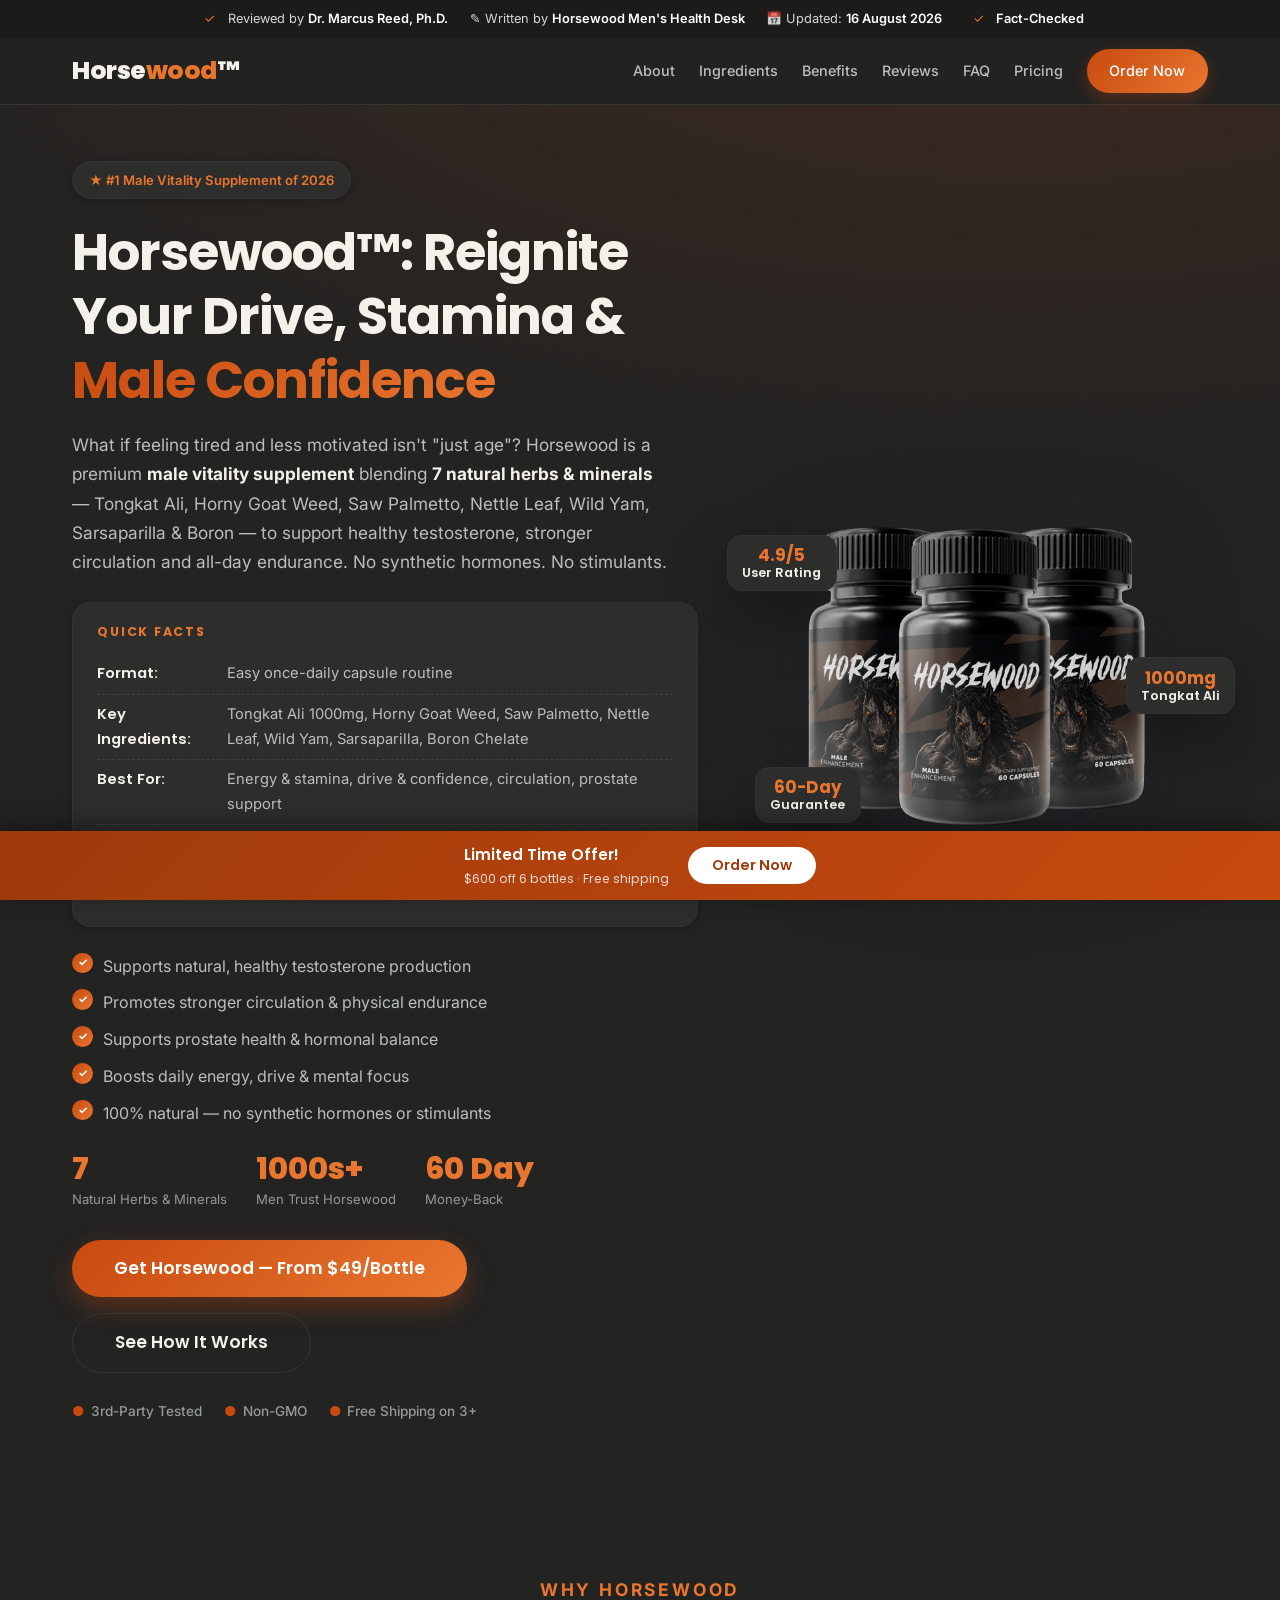
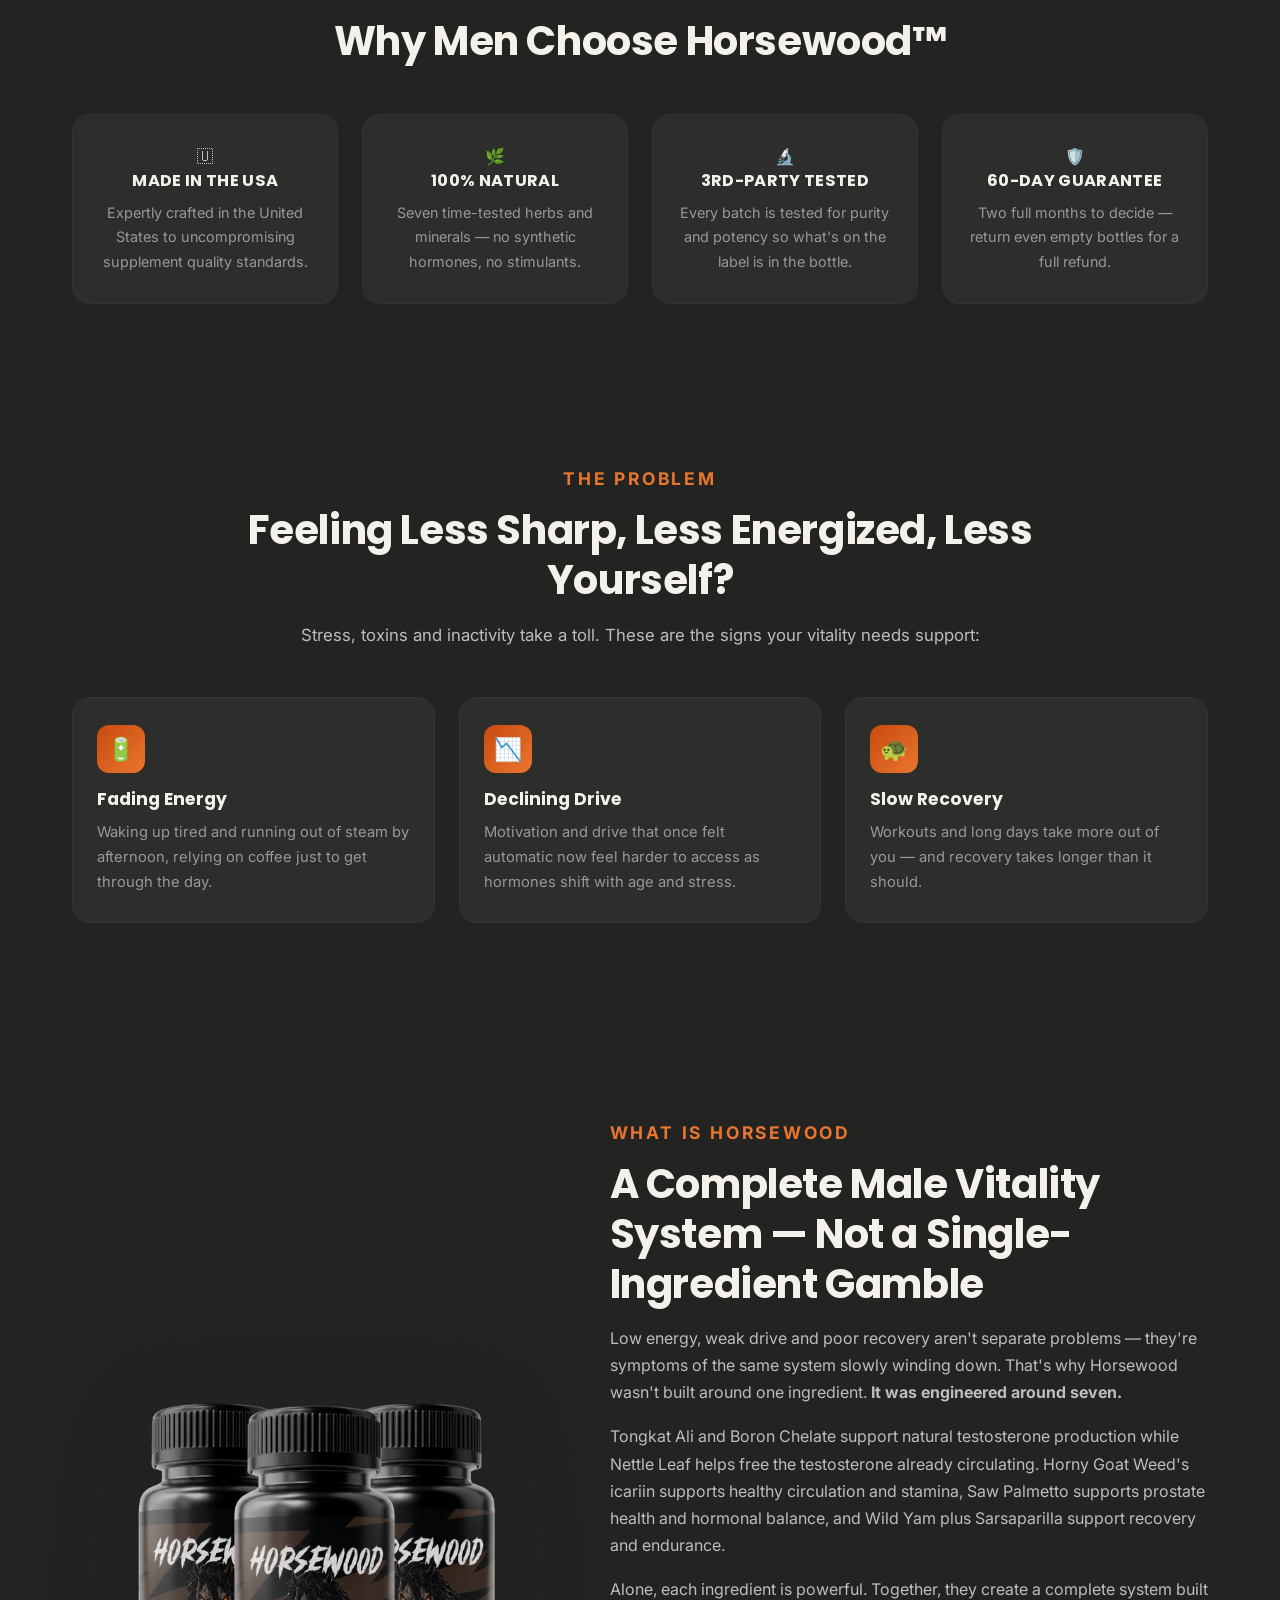
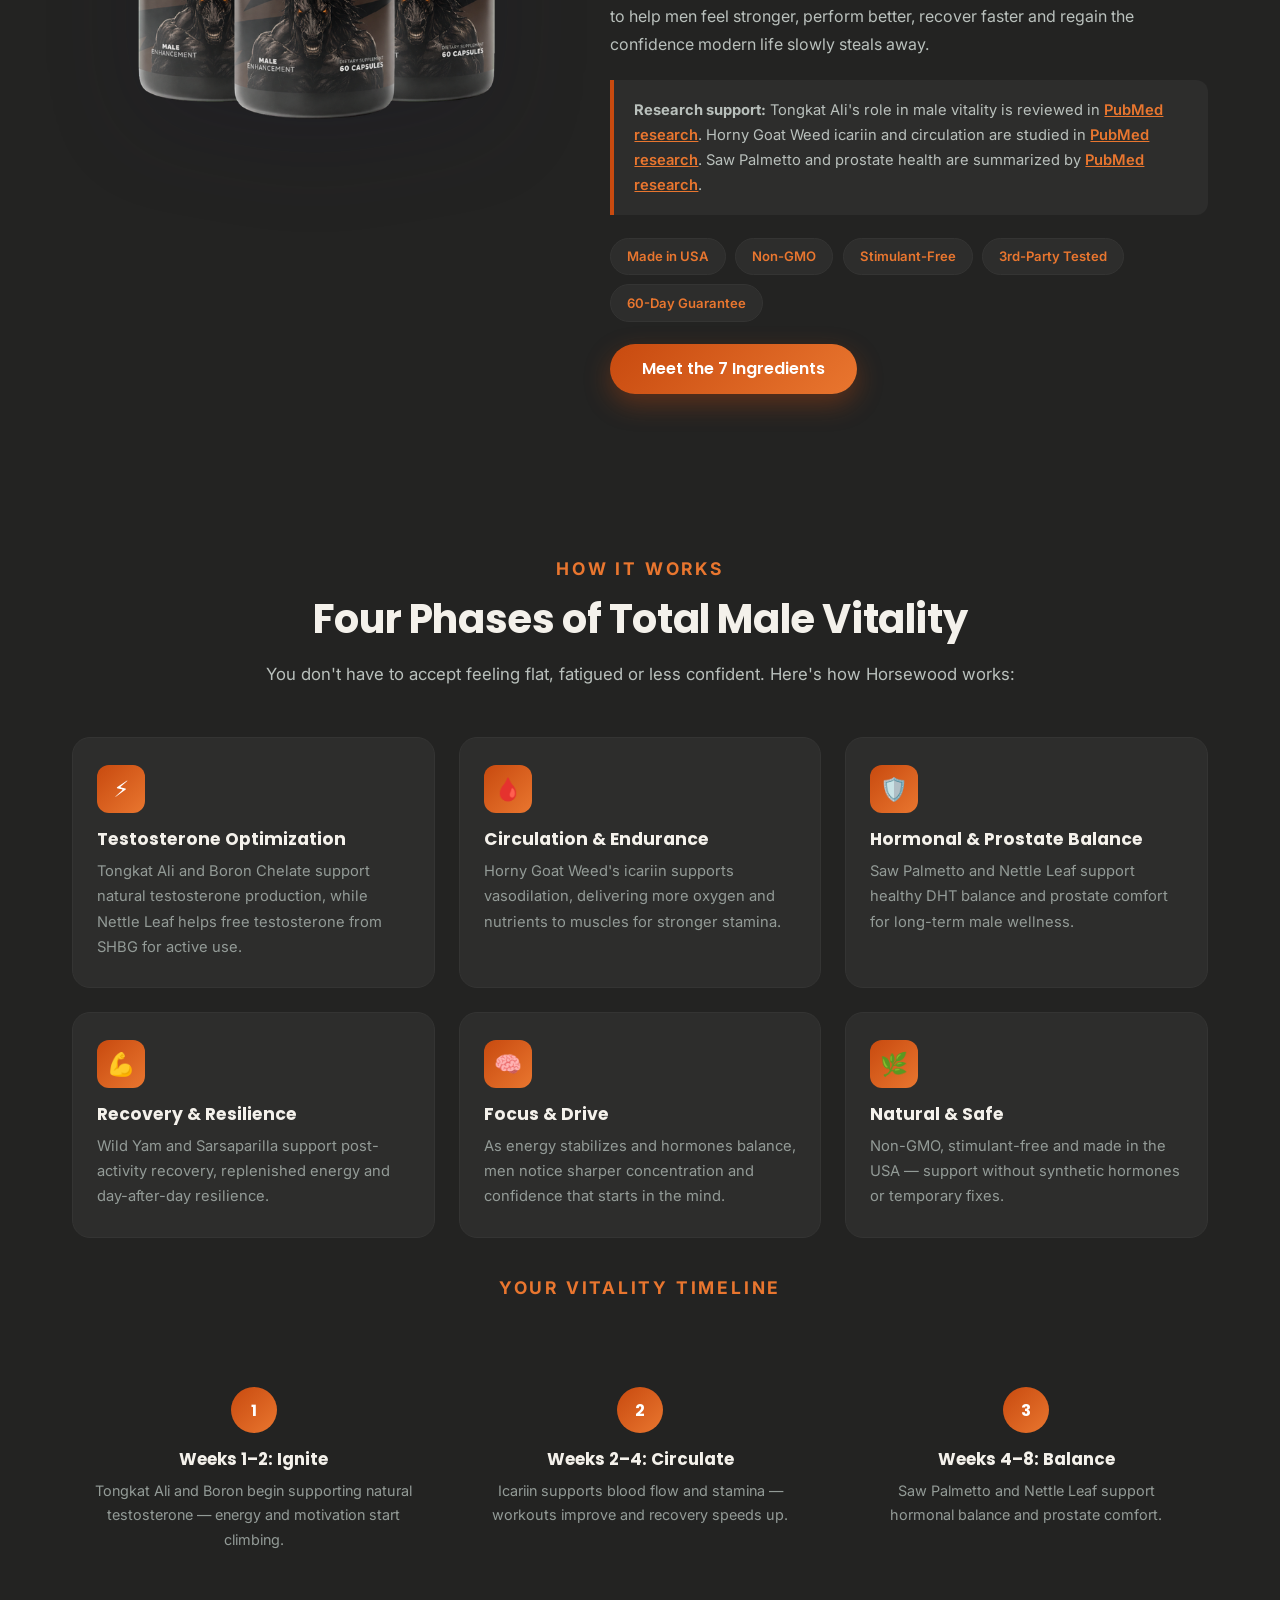
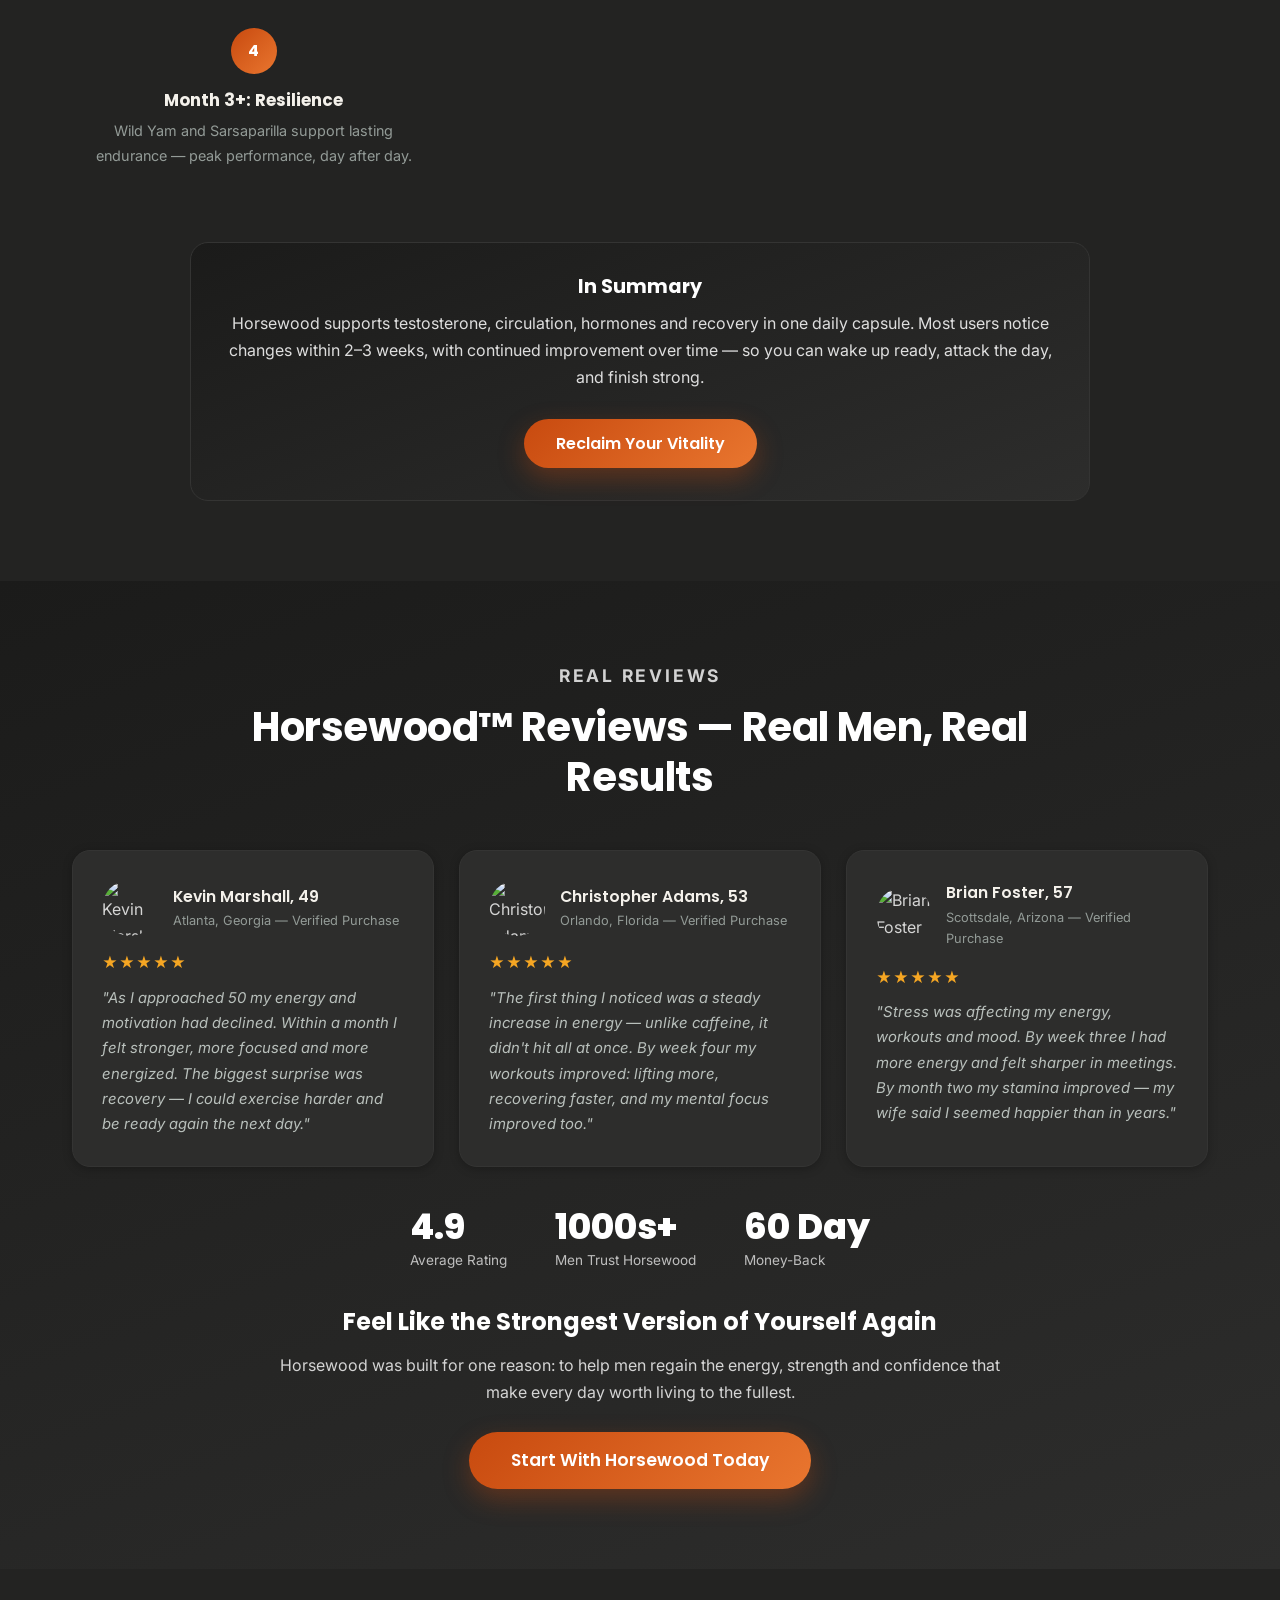
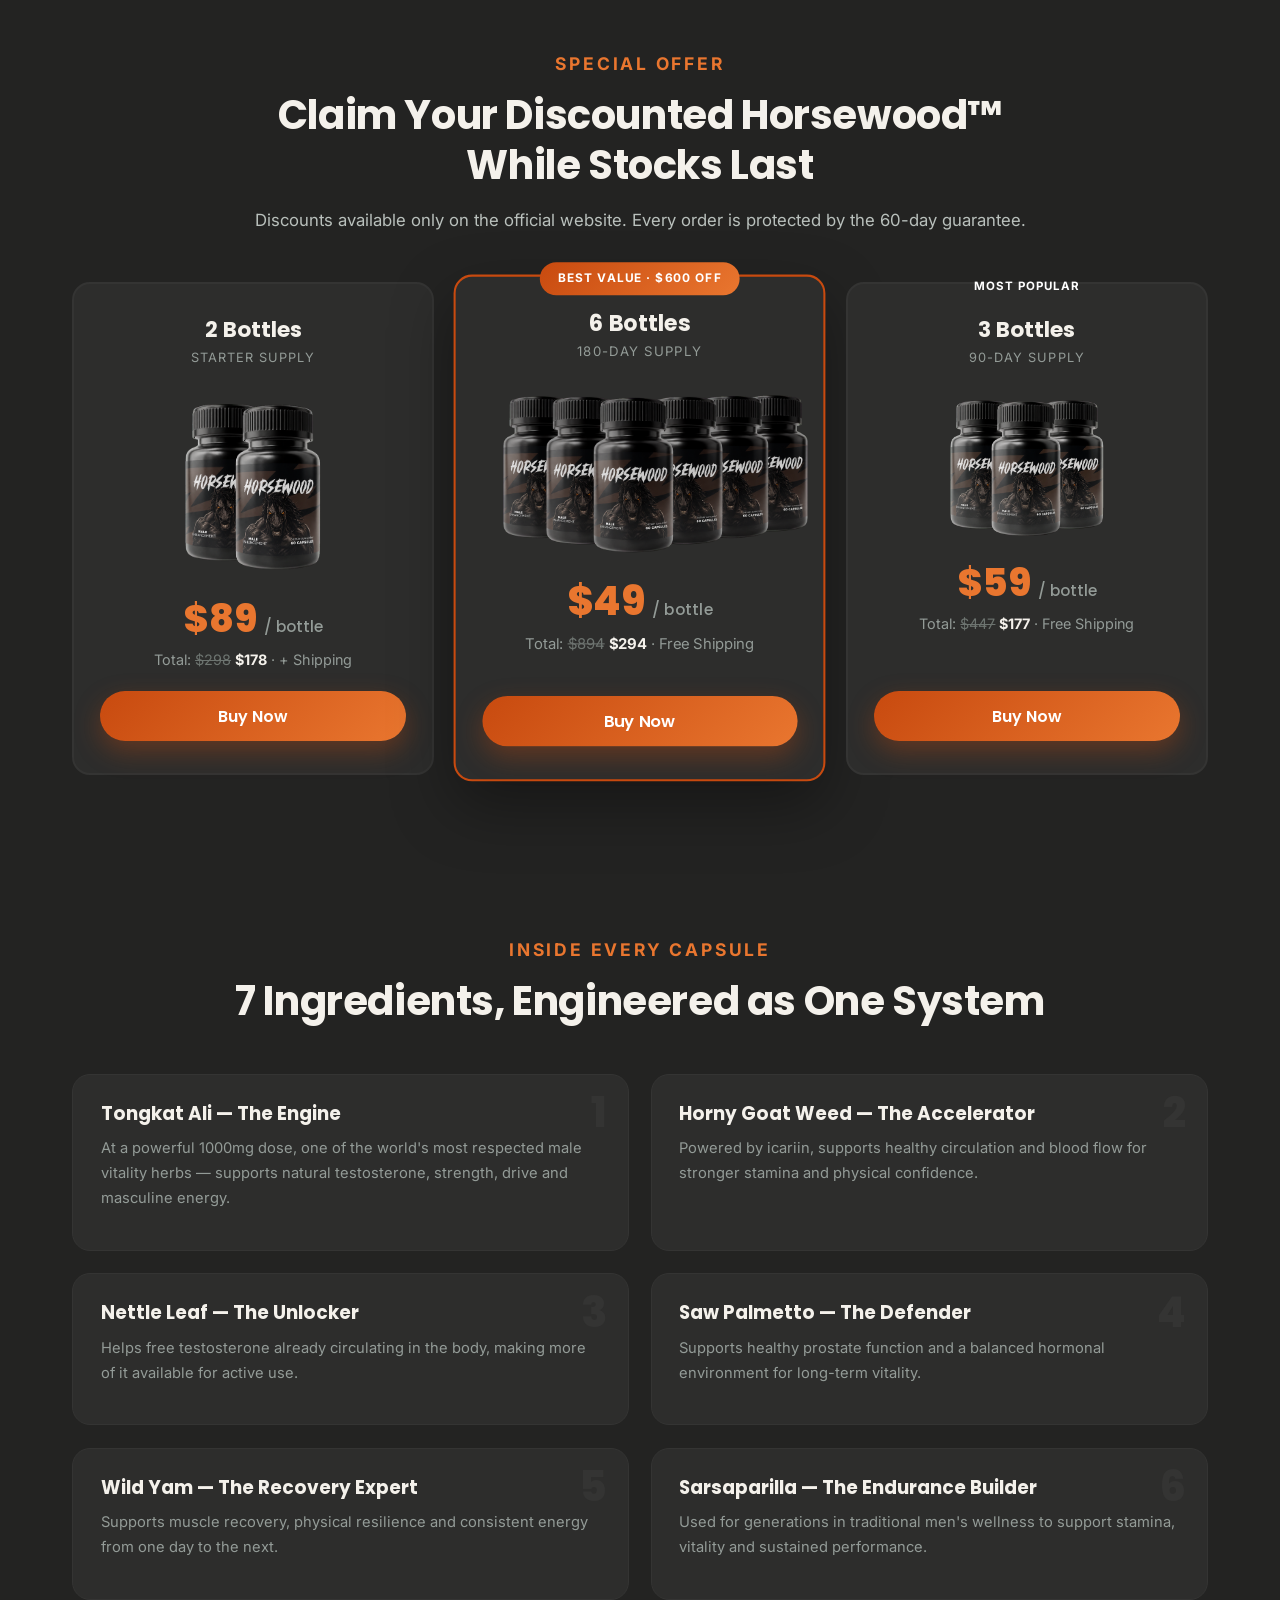
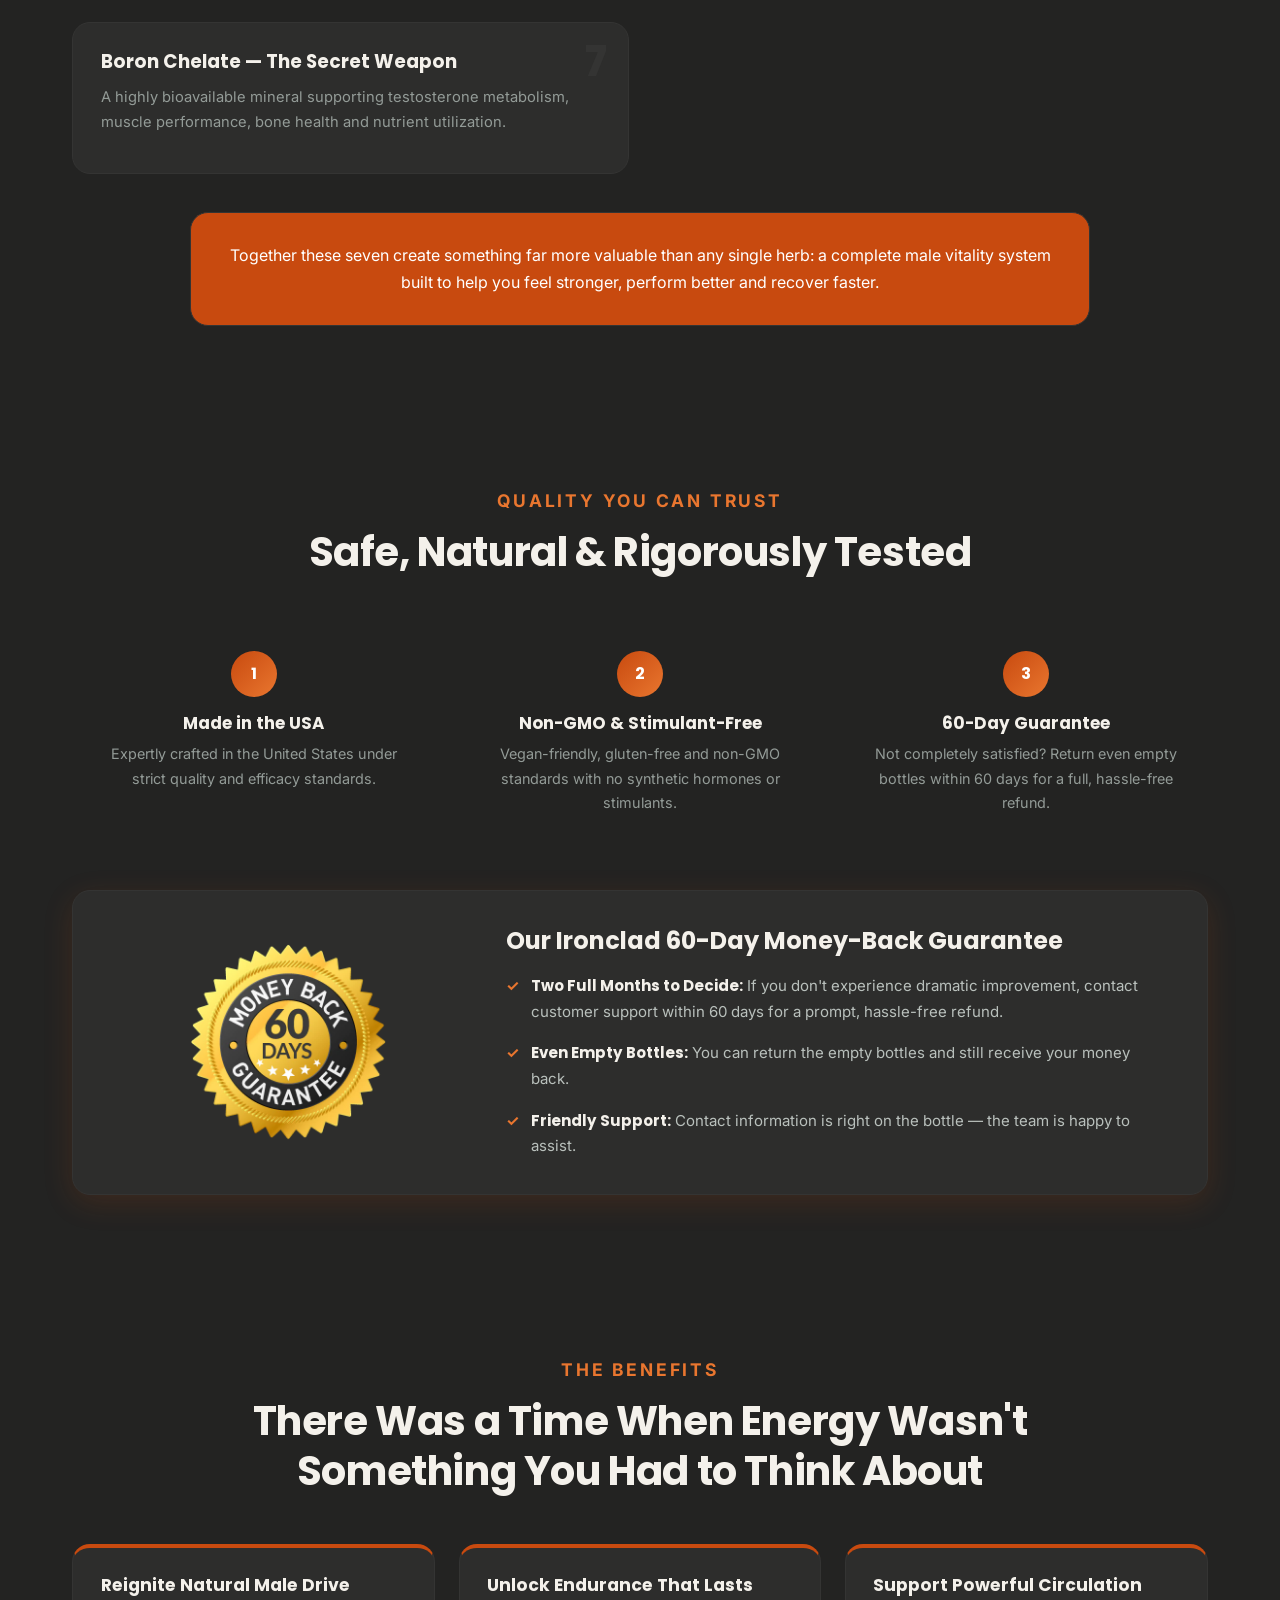
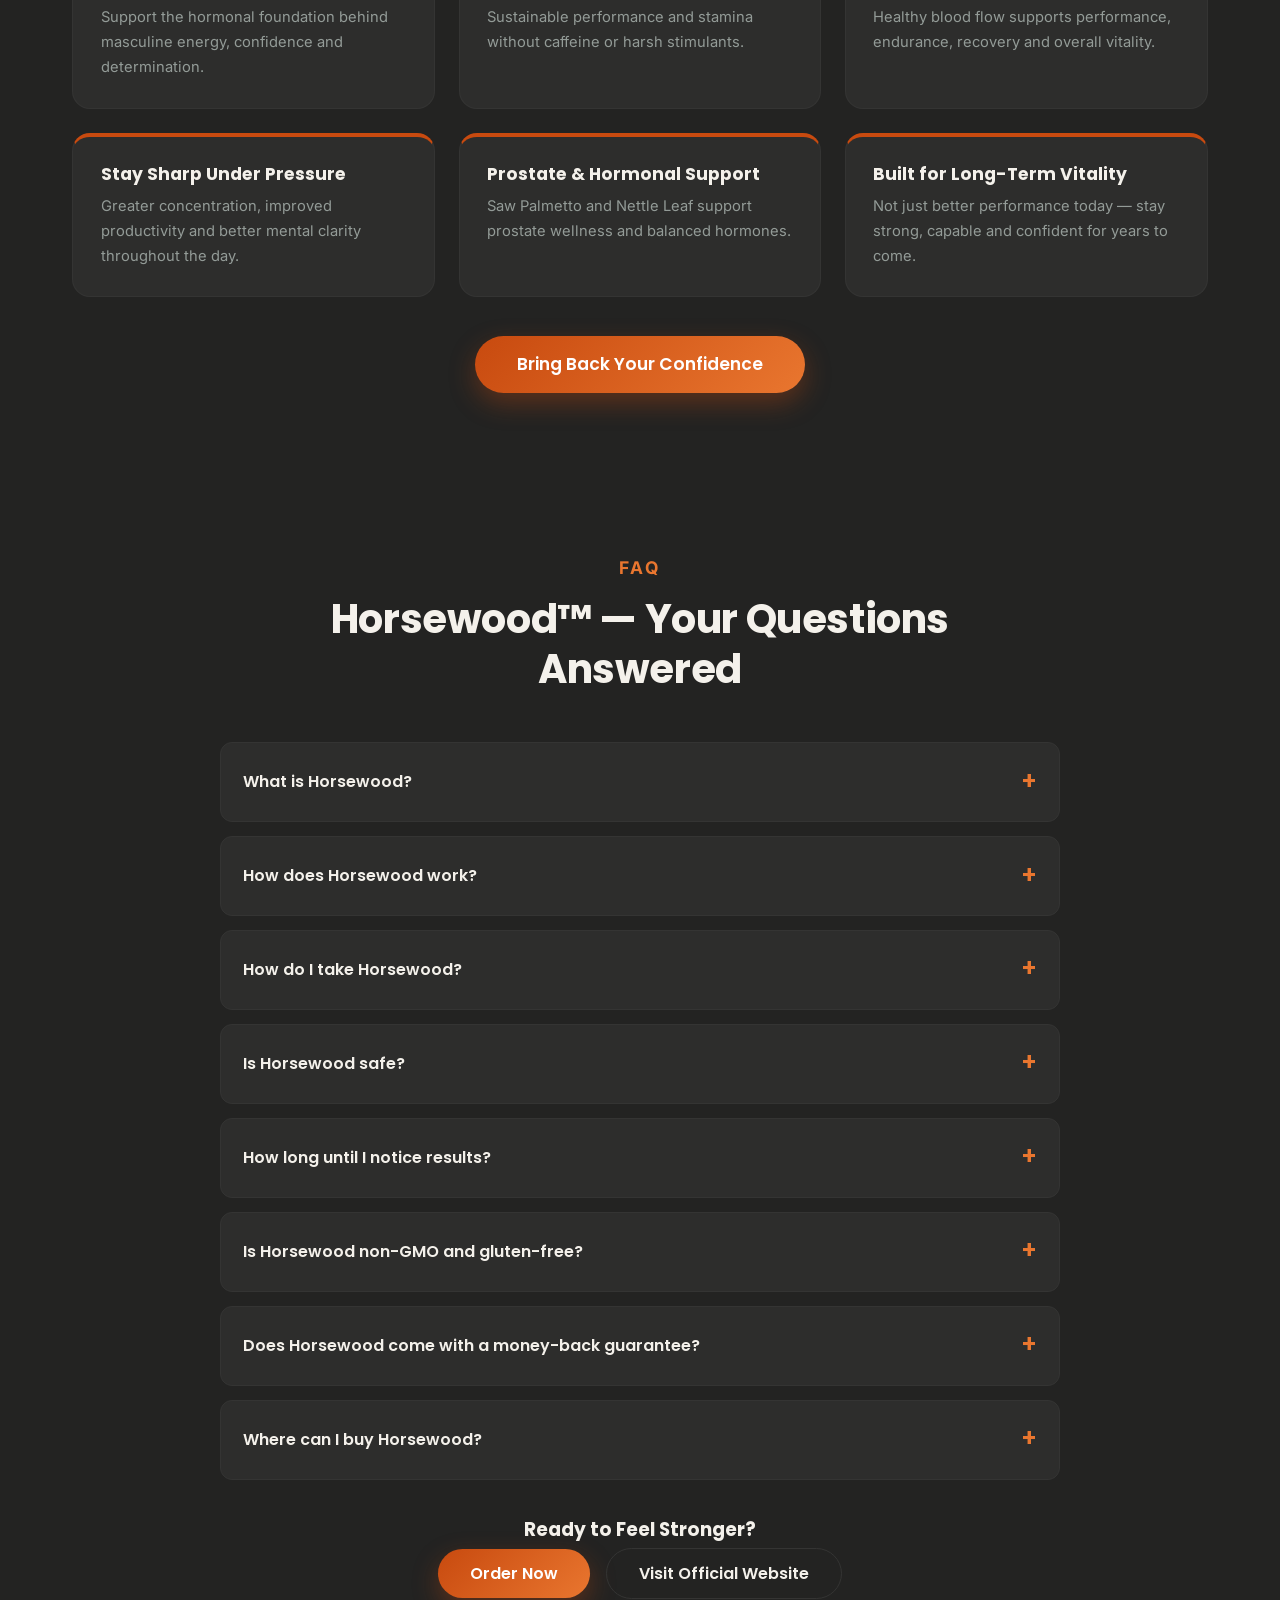
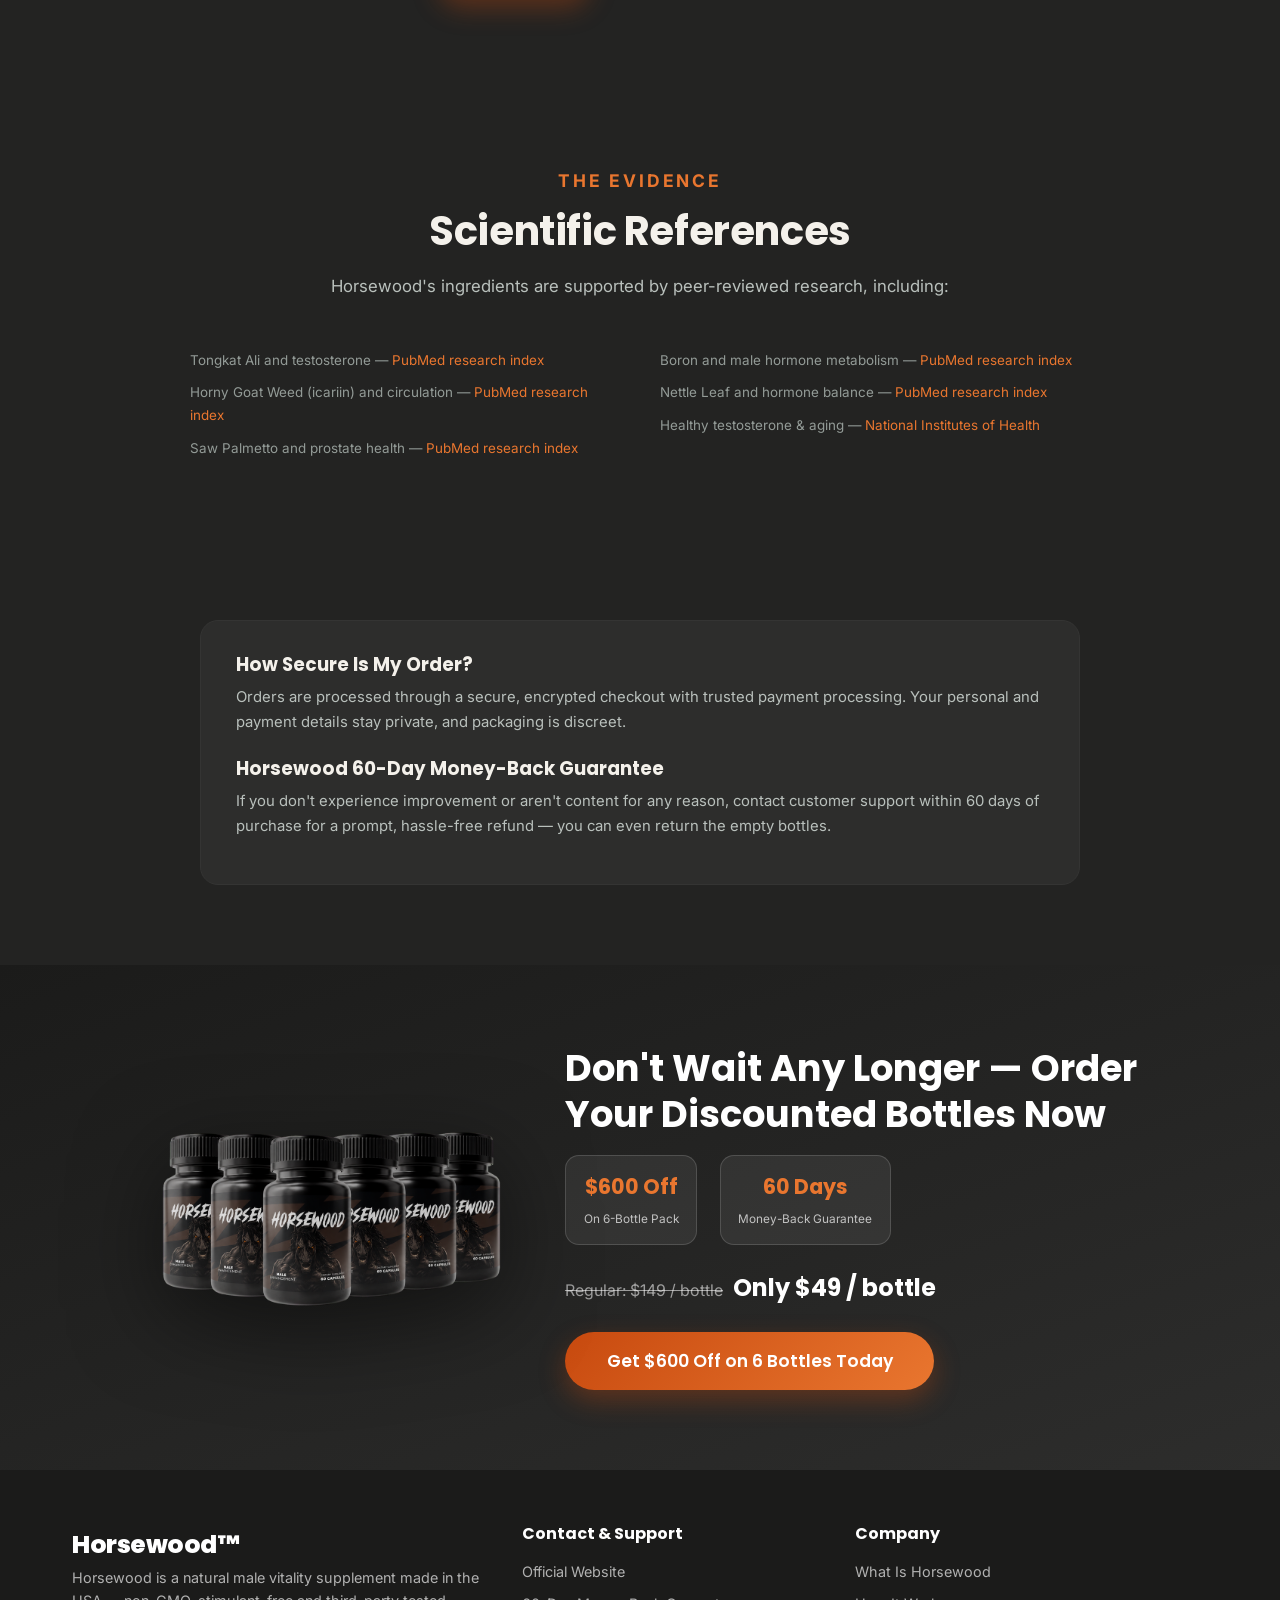
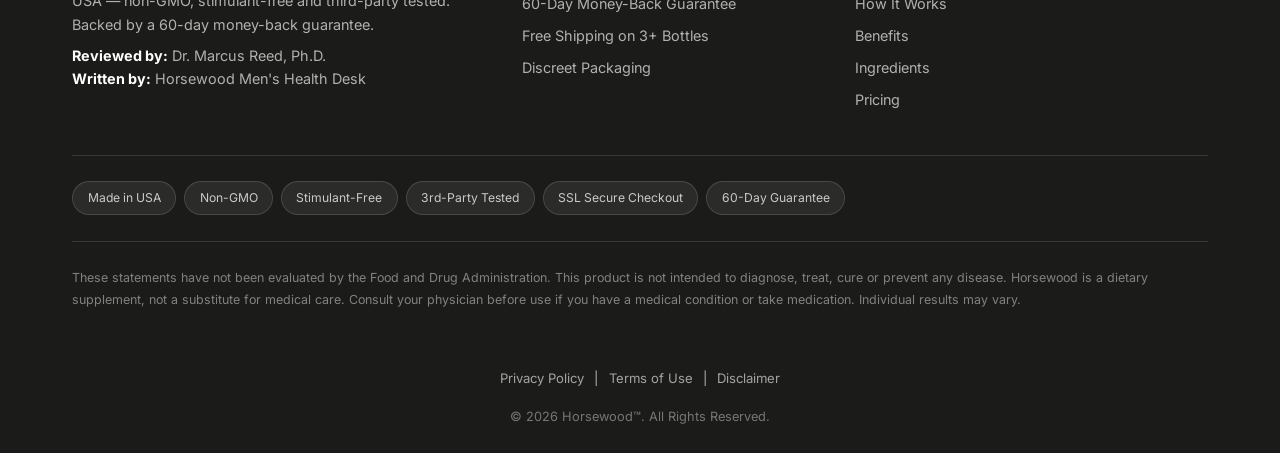
==== commit 3e5b54a1: "Update index.html" ====
--- a/index.html
+++ b/index.html
@@ -2,25 +2,214 @@
 <html lang="en">
 <head>
 <meta charset="UTF-8">
-<meta name="viewport" content="width=device-width, initial-scale=1.0">
-<title>Horsewood™ Reviews 2026 | Natural Male Vitality & Testosterone Support Supplement</title>
-<meta name="description" content="Horsewood is a natural male vitality supplement with Tongkat Ali, Horny Goat Weed, Saw Palmetto, Nettle Leaf & Boron to support healthy testosterone, stamina, circulation & confidence. 60-day guarantee. From $49/bottle.">
-<meta property="og:title" content="Horsewood™ — Natural Male Vitality, Energy & Performance Support">
-<meta property="og:description" content="7 natural herbs & minerals in one daily capsule to reignite drive, stamina and confidence. Stimulant-free, non-GMO, made in the USA. 60-day money-back guarantee.">
-<meta property="og:type" content="website">
-<link rel="preconnect" href="https://fonts.googleapis.com">
-<link rel="preconnect" href="https://fonts.gstatic.com" crossorigin>
-<link href="https://fonts.googleapis.com/css2?family=Poppins:wght@600;700;800&family=Inter:wght@400;500;600;700&display=swap" rel="stylesheet">
-<script type="application/ld+json">
-{"@context":"https://schema.org","@graph":[
-{"@type":"Product","name":"Horsewood","description":"Natural male vitality supplement with Tongkat Ali, Horny Goat Weed, Saw Palmetto, Nettle Leaf, Wild Yam, Sarsaparilla and Boron Chelate supporting healthy testosterone, circulation, stamina and confidence.","brand":{"@type":"Brand","name":"Horsewood"},"aggregateRating":{"@type":"AggregateRating","ratingValue":"4.9","reviewCount":"1000"},"offers":{"@type":"Offer","price":"49.00","priceCurrency":"USD","availability":"https://schema.org/InStock"}},
-{"@type":"FAQPage","mainEntity":[
-{"@type":"Question","name":"What is Horsewood?","acceptedAnswer":{"@type":"Answer","text":"Horsewood is a natural male vitality supplement combining 7 herbs and minerals — Tongkat Ali, Horny Goat Weed, Nettle Leaf, Saw Palmetto, Wild Yam, Sarsaparilla and Boron Chelate — to support healthy testosterone, circulation, endurance and confidence."}},
-{"@type":"Question","name":"How do I take Horsewood?","acceptedAnswer":{"@type":"Answer","text":"Take Horsewood exactly as directed on the product label with water. Consistent daily use is important, as herbal ingredients work gradually over time."}},
-{"@type":"Question","name":"How long until I notice results?","acceptedAnswer":{"@type":"Answer","text":"Most users notice changes within 2–3 weeks, with continued improvement over time. Consistent use alongside a healthy lifestyle delivers the best experience."}},
-{"@type":"Question","name":"Does Horsewood come with a guarantee?","acceptedAnswer":{"@type":"Answer","text":"Yes. Horsewood includes a 60-day money-back guarantee — you can even return empty bottles for a full refund."}}]}
-]}
-</script>
+    <meta name="viewport" content="width=device-width, initial-scale=1.0">
+
+    <!-- =========================
+         PRIMARY SEO
+         ========================= -->
+
+    <title>Horsewood™ Reviews 2026 | Male Vitality & Testosterone Support</title>
+
+    <meta name="description"
+        content="Horsewood™ is a daily male vitality supplement with Tongkat Ali, Horny Goat Weed, Saw Palmetto, Nettle Leaf, Wild Yam, Sarsaparilla & Boron to support healthy testosterone, energy, stamina and confidence.">
+
+    <meta name="keywords"
+        content="Horsewood, Horsewood reviews, Horsewood supplement, Horsewood official website, Horsewood official site, Horsewood ingredients, Horsewood benefits, Horsewood capsules, Horsewood buy, Horsewood order, Horsewood price, Horsewood discount, Horsewood testosterone support, male vitality supplement, male vitality support, testosterone support supplement, natural testosterone support, men's health supplement, men's wellness supplement, male energy supplement, stamina support supplement, male performance supplement, natural male vitality, men's energy support, Tongkat Ali supplement, Horny Goat Weed supplement, Saw Palmetto supplement, Nettle Leaf supplement, Boron supplement, natural men's health formula">
+
+    <meta name="author" content="Horsewood Men's Health Desk">
+
+    <meta name="robots"
+        content="index, follow, max-image-preview:large, max-snippet:-1, max-video-preview:-1">
+
+    <meta name="googlebot"
+        content="index, follow, max-image-preview:large, max-snippet:-1, max-video-preview:-1">
+
+    <meta name="bingbot"
+        content="index, follow, max-image-preview:large, max-snippet:-1, max-video-preview:-1">
+
+    <!-- IMPORTANT:
+         Replace this with your actual page URL -->
+    <link rel="canonical" href="https://www.us-horsewoods.com/">
+
+    <!-- =========================
+         OPEN GRAPH / FACEBOOK
+         ========================= -->
+
+    <meta property="og:type" content="website">
+
+    <meta property="og:title"
+        content="Horsewood™ Reviews 2026 | Natural Male Vitality & Testosterone Support">
+
+    <meta property="og:description"
+        content="Discover Horsewood™, a daily male vitality formula featuring Tongkat Ali, Horny Goat Weed, Saw Palmetto, Nettle Leaf and Boron to support healthy testosterone, energy, stamina and confidence.">
+
+    <meta property="og:url"
+        content="https://www.us-horsewoods.com/">
+
+    <meta property="og:site_name"
+        content="Horsewood">
+
+    <meta property="og:image"
+        content="https://www.us-horsewoods.com/images/hero.png">
+
+    <meta property="og:image:alt"
+        content="Horsewood male vitality supplement">
+
+    <meta property="og:locale"
+        content="en_US">
+
+    <!-- =========================
+         X / TWITTER
+         ========================= -->
+
+    <meta name="twitter:card"
+        content="summary_large_image">
+
+    <meta name="twitter:title"
+        content="Horsewood™ Reviews 2026 | Male Vitality & Testosterone Support">
+
+    <meta name="twitter:description"
+        content="Explore Horsewood™, a natural male vitality supplement formulated with herbs and minerals to support healthy testosterone, energy, stamina and confidence.">
+
+    <meta name="twitter:image"
+        content="https://www.us-horsewoods.com/images/hero.png">
+
+    <meta name="twitter:image:alt"
+        content="Horsewood male vitality supplement">
+
+    <!-- =========================
+         LINKEDIN
+         ========================= -->
+
+    <meta property="linkedin:title"
+        content="Horsewood™ | Male Vitality & Wellness Support">
+
+    <meta property="linkedin:description"
+        content="Learn about Horsewood™, its ingredients, benefits, daily use and male wellness support formula.">
+
+    <!-- =========================
+         MOBILE / BROWSER
+         ========================= -->
+
+    <meta name="theme-color"
+        content="#175C4C">
+
+    <meta name="format-detection"
+        content="telephone=no">
+
+    <!-- =========================
+         PERFORMANCE
+         ========================= -->
+
+    <link rel="preconnect" href="https://fonts.googleapis.com">
+    <link rel="preconnect" href="https://fonts.gstatic.com" crossorigin>
+
+    <link href="https://fonts.googleapis.com/css2?family=Poppins:wght@600;700;800&family=Inter:wght@400;500;600;700&display=swap"
+        rel="stylesheet">
+
+    <!-- =========================
+         PRODUCT STRUCTURED DATA
+         ========================= -->
+
+    <script type="application/ld+json">
+    {
+  "@context": "https://schema.org",
+  "@type": "Product",
+  "name": "Horsewood",
+  "description": "Horsewood is a male vitality dietary supplement formulated to support energy, stamina and overall men's wellness.",
+  "brand": {
+    "@type": "Brand",
+    "name": "Horsewood"
+  },
+  "image": [
+    "https://us-horsewoods.com/images/hero.png"
+  ],
+  "offers": {
+    "@type": "Offer",
+    "url": "https://us-horsewoods.com/",
+    "price": "49.00",
+    "priceCurrency": "USD",
+    "availability": "https://schema.org/InStock"
+  },
+  "aggregateRating": {
+    "@type": "AggregateRating",
+    "ratingValue": "4.9",
+    "reviewCount": "1000",
+    "bestRating": "5",
+    "worstRating": "1"
+  },
+  "review": {
+    "@type": "Review",
+    "author": {
+      "@type": "Person",
+      "name": "ACTUAL REVIEWER NAME"
+    },
+    "reviewRating": {
+      "@type": "Rating",
+      "ratingValue": "5",
+      "bestRating": "5",
+      "worstRating": "1"
+    },
+    "reviewBody": "ACTUAL REVIEW TEXT"
+  }
+}
+    </script>
+
+    <!-- =========================
+         FAQ STRUCTURED DATA
+         ========================= -->
+
+    <script type="application/ld+json">
+    {
+        "@context": "https://schema.org",
+        "@type": "FAQPage",
+        "mainEntity": [
+            {
+                "@type": "Question",
+                "name": "What is Horsewood?",
+                "acceptedAnswer": {
+                    "@type": "Answer",
+                    "text": "Horsewood is a male vitality dietary supplement formulated with herbal ingredients and minerals traditionally used to support healthy testosterone, energy, circulation, stamina and overall male wellness."
+                }
+            },
+            {
+                "@type": "Question",
+                "name": "How do I take Horsewood?",
+                "acceptedAnswer": {
+                    "@type": "Answer",
+                    "text": "Take Horsewood exactly as directed on the product label. Consistent use is recommended as part of a healthy lifestyle."
+                }
+            },
+            {
+                "@type": "Question",
+                "name": "What ingredients are in Horsewood?",
+                "acceptedAnswer": {
+                    "@type": "Answer",
+                    "text": "The Horsewood formula described on this website includes Tongkat Ali, Horny Goat Weed, Saw Palmetto, Nettle Leaf, Wild Yam, Sarsaparilla and Boron Chelate."
+                }
+            },
+            {
+                "@type": "Question",
+                "name": "Does Horsewood contain stimulants?",
+                "acceptedAnswer": {
+                    "@type": "Answer",
+                    "text": "Horsewood is described as stimulant-free and does not rely on synthetic hormones."
+                }
+            },
+            {
+                "@type": "Question",
+                "name": "Does Horsewood have a money-back guarantee?",
+                "acceptedAnswer": {
+                    "@type": "Answer",
+                    "text": "The website states that Horsewood is backed by a 60-day money-back guarantee."
+                }
+            }
+        ]
+    }
+    </script>
+
+    <link rel="stylesheet" href="style.css">
+</head>
 <link rel="stylesheet" href="style.css">
 </head>
 <body id="top">
@@ -517,4 +706,4 @@
 
 <script src="script.js"></script>
 </body>
-</html>+</html>
--- a/style.css
+++ b/style.css
@@ -34,7 +34,7 @@
 section{padding:5rem 0}
 ul{list-style:none}
 /* === UTILITIES === */
-.eyebrow{display:inline-block;font-size:.78rem;font-weight:700;text-transform:uppercase;letter-spacing:.16em;color:var(--orange-soft);margin-bottom:.7rem}
+.eyebrow{display:inline-block;font-size:1.09rem;font-weight:700;text-transform:uppercase;letter-spacing:.16em;color:var(--orange-soft);margin-bottom:.7rem}
 .section-head{max-width:820px;margin:0 auto 3rem;text-align:center}
 .section-head.left{margin-left:0;text-align:left}
 .section-title{font-size:clamp(1.7rem,3.4vw,2.5rem);margin-bottom:1rem;letter-spacing:-.01em}
@@ -304,4 +304,4 @@
 .sticky-bar-text{font-size:.85rem}
 .sticky-bar-text small{display:none}
 #back-to-top{bottom:4.8rem}
-}+}
--- a/style.css
+++ b/style.css
@@ -34,7 +34,7 @@
 section{padding:5rem 0}
 ul{list-style:none}
 /* === UTILITIES === */
-.eyebrow{display:inline-block;font-size:.78rem;font-weight:700;text-transform:uppercase;letter-spacing:.16em;color:var(--orange-soft);margin-bottom:.7rem}
+.eyebrow{display:inline-block;font-size:1.09rem;font-weight:700;text-transform:uppercase;letter-spacing:.16em;color:var(--orange-soft);margin-bottom:.7rem}
 .section-head{max-width:820px;margin:0 auto 3rem;text-align:center}
 .section-head.left{margin-left:0;text-align:left}
 .section-title{font-size:clamp(1.7rem,3.4vw,2.5rem);margin-bottom:1rem;letter-spacing:-.01em}
@@ -304,4 +304,4 @@
 .sticky-bar-text{font-size:.85rem}
 .sticky-bar-text small{display:none}
 #back-to-top{bottom:4.8rem}
-}+}
